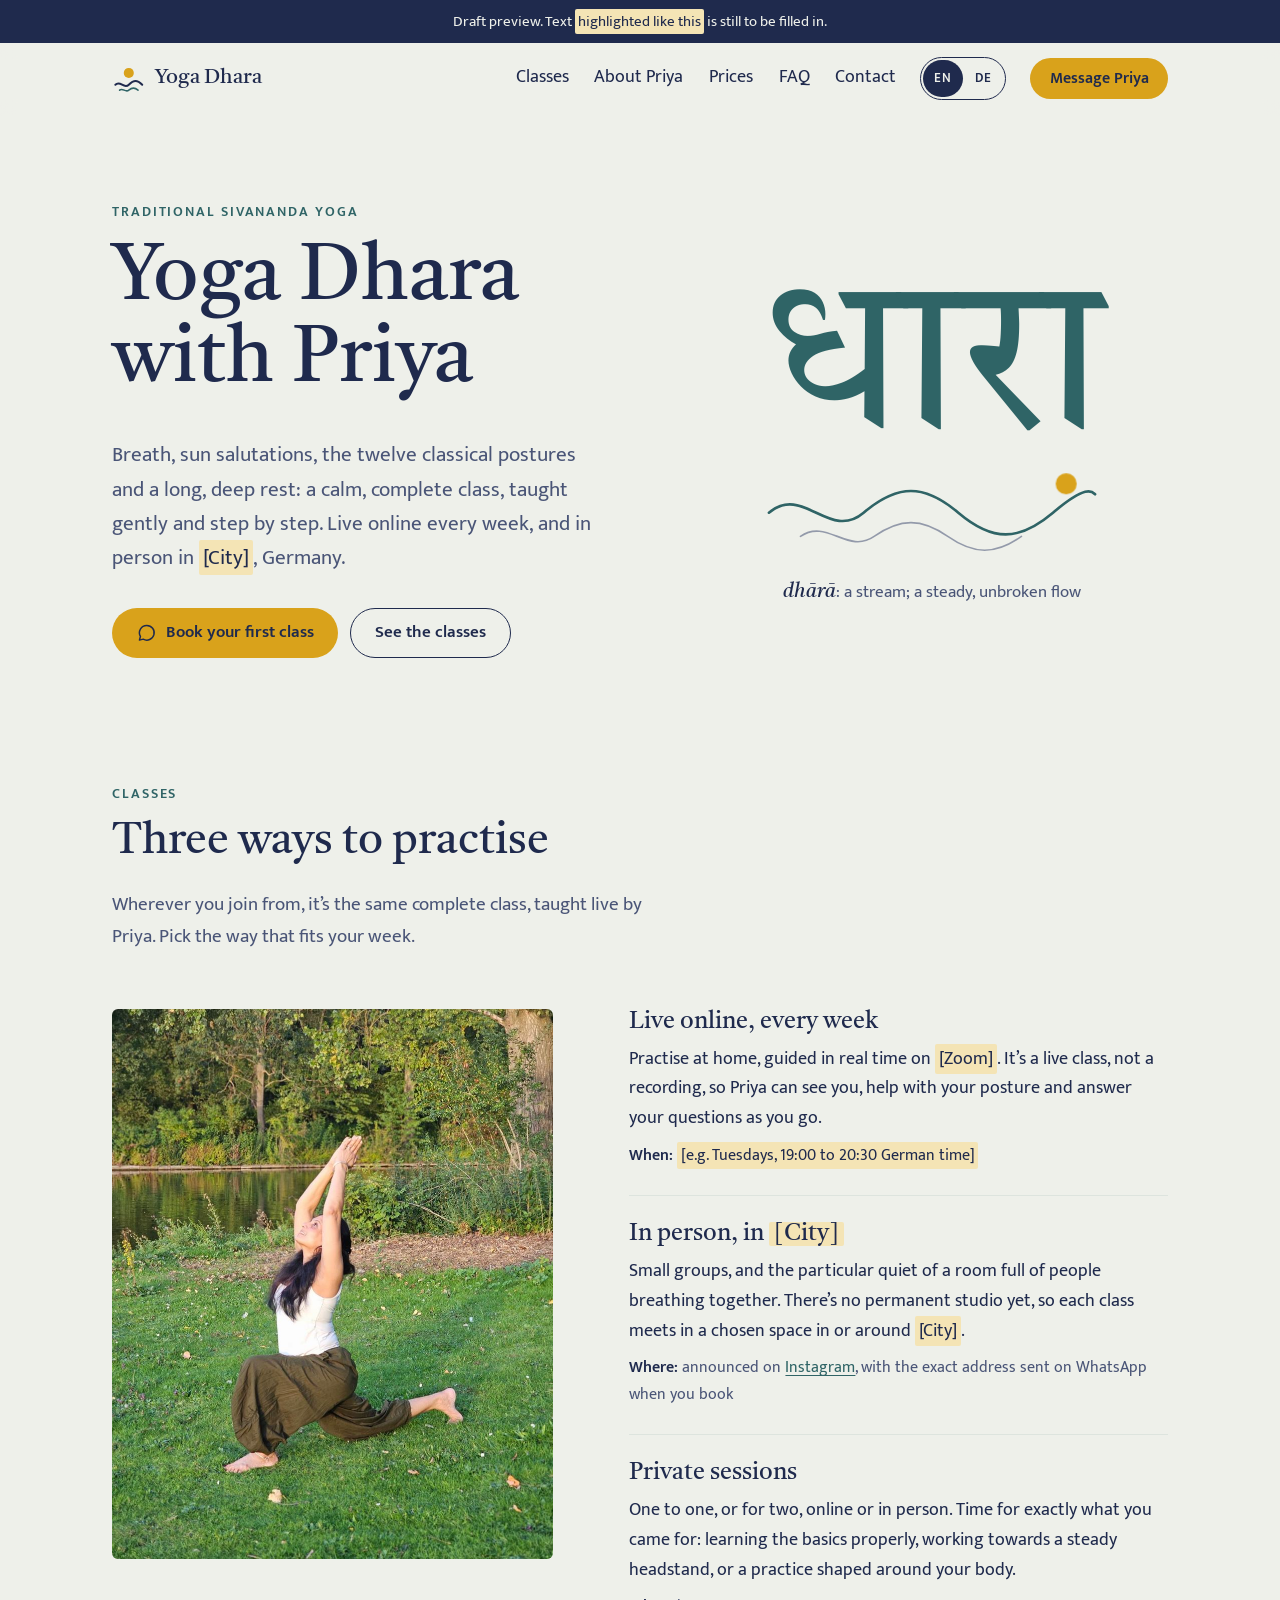
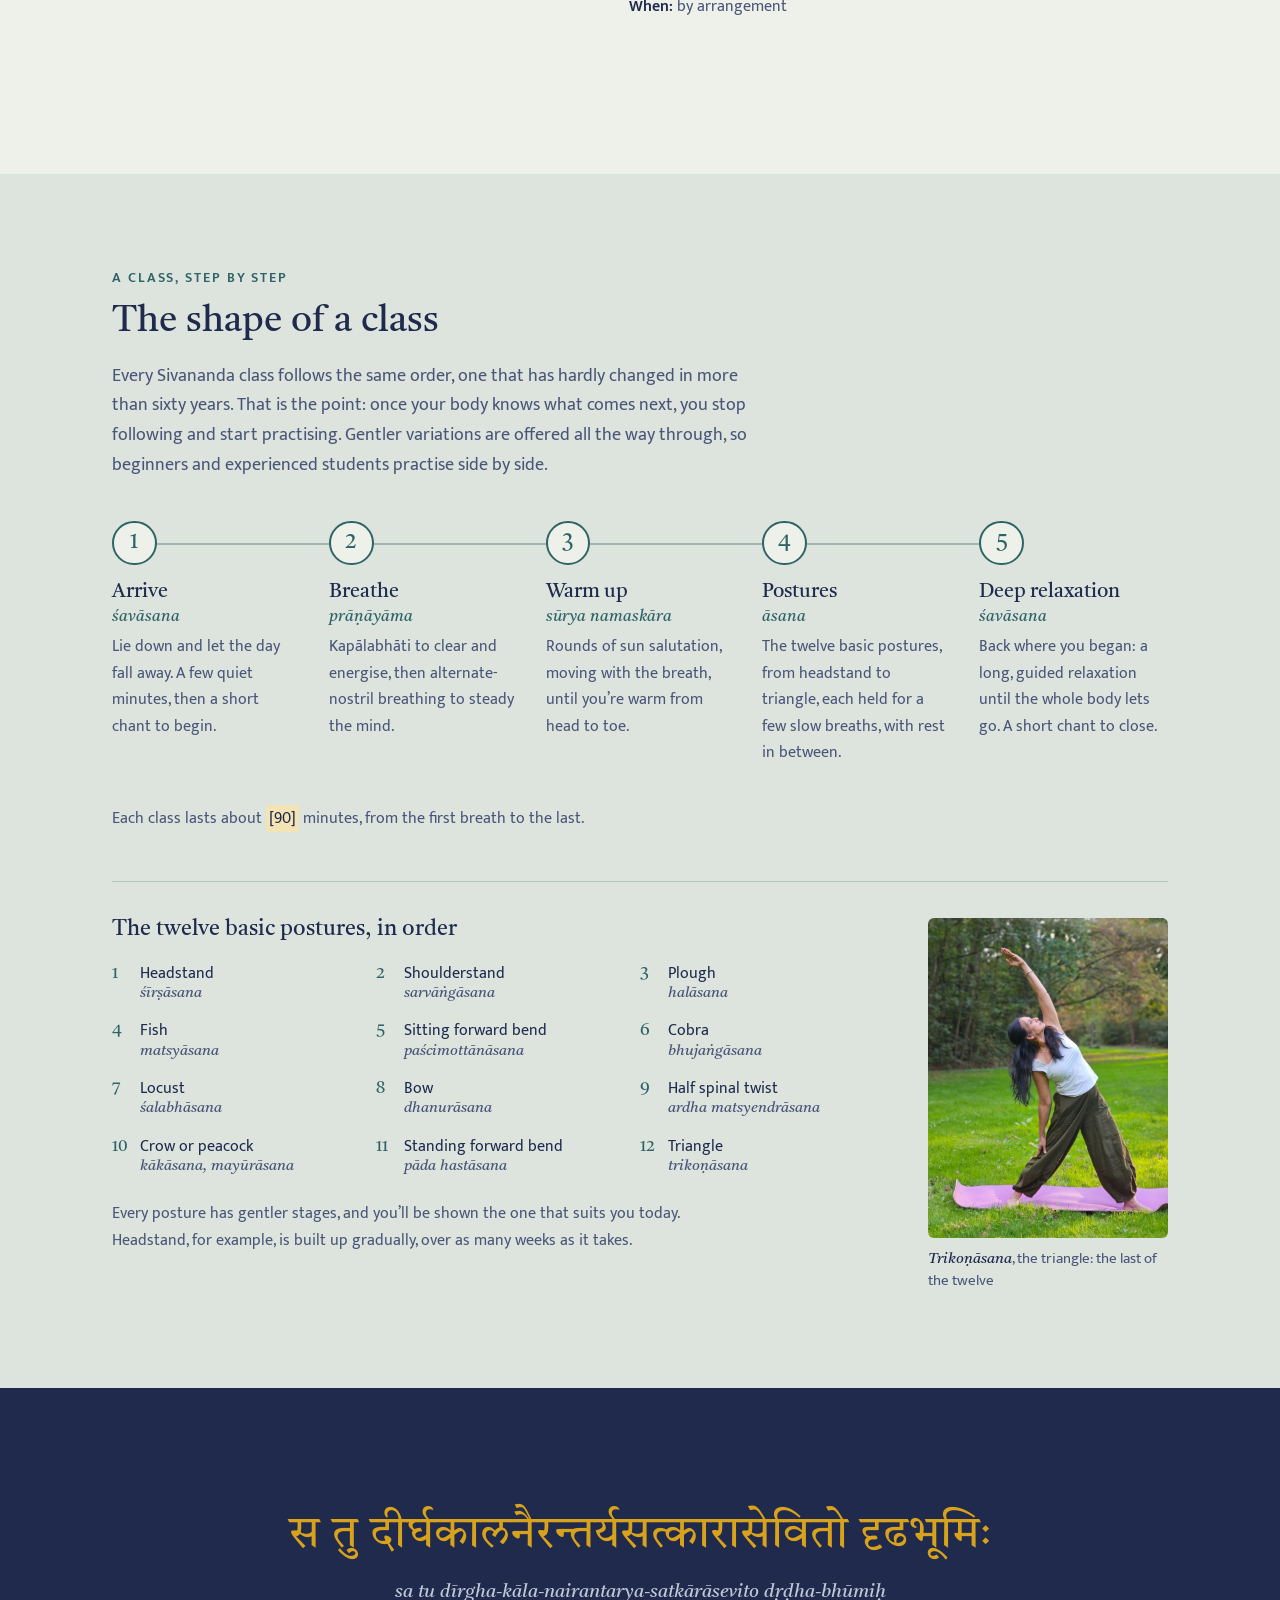
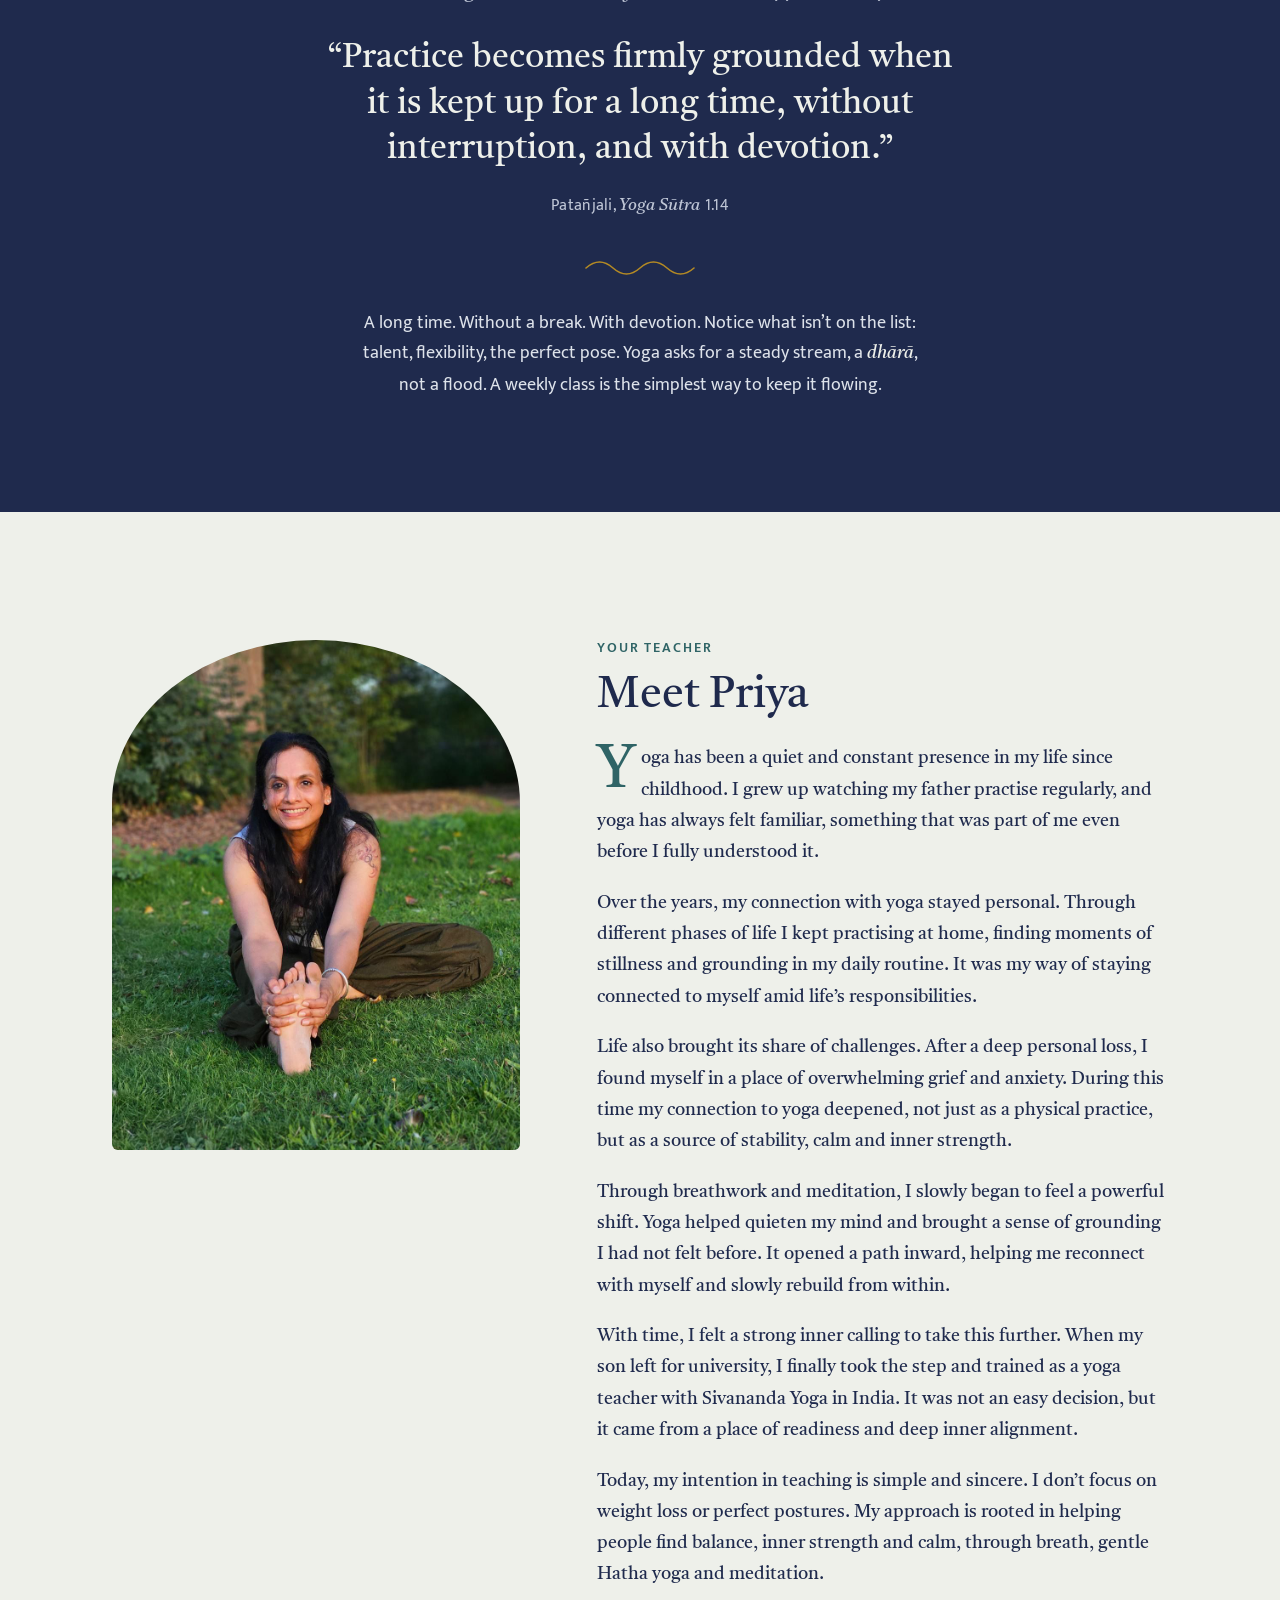
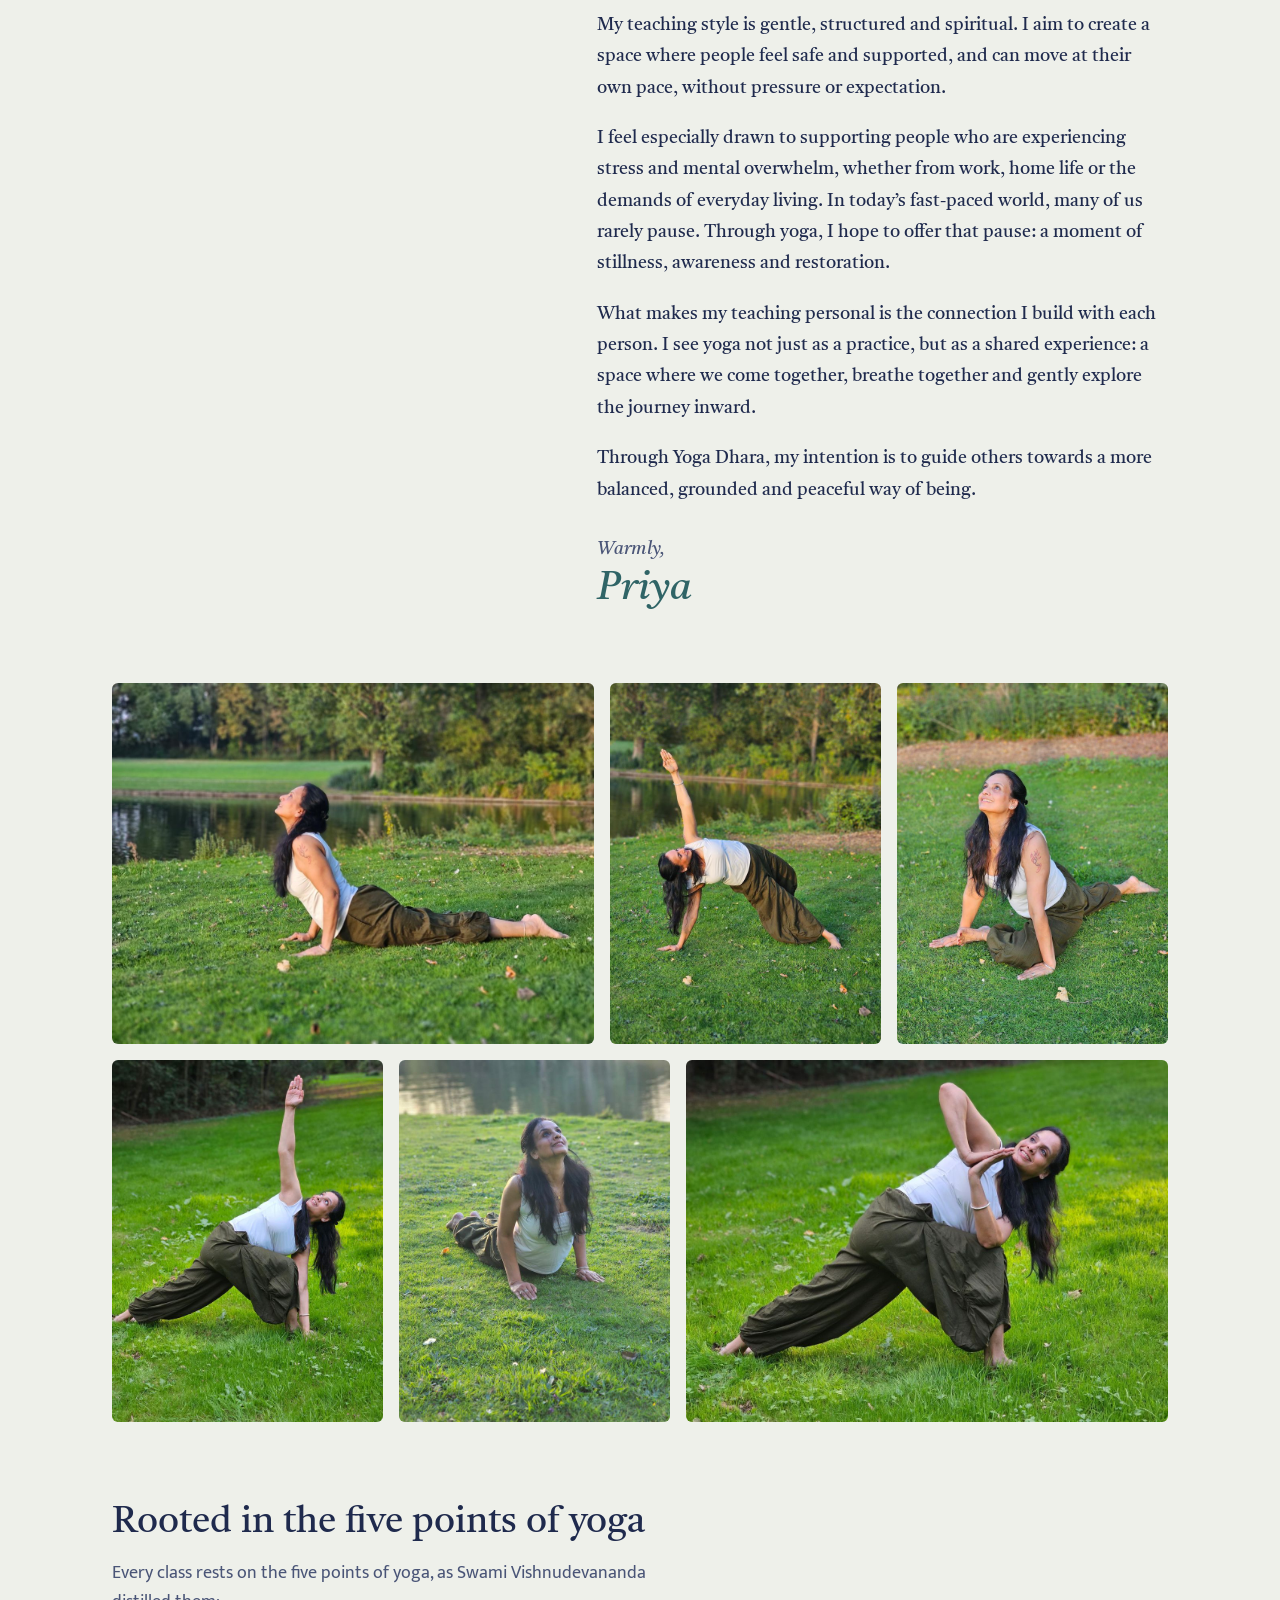
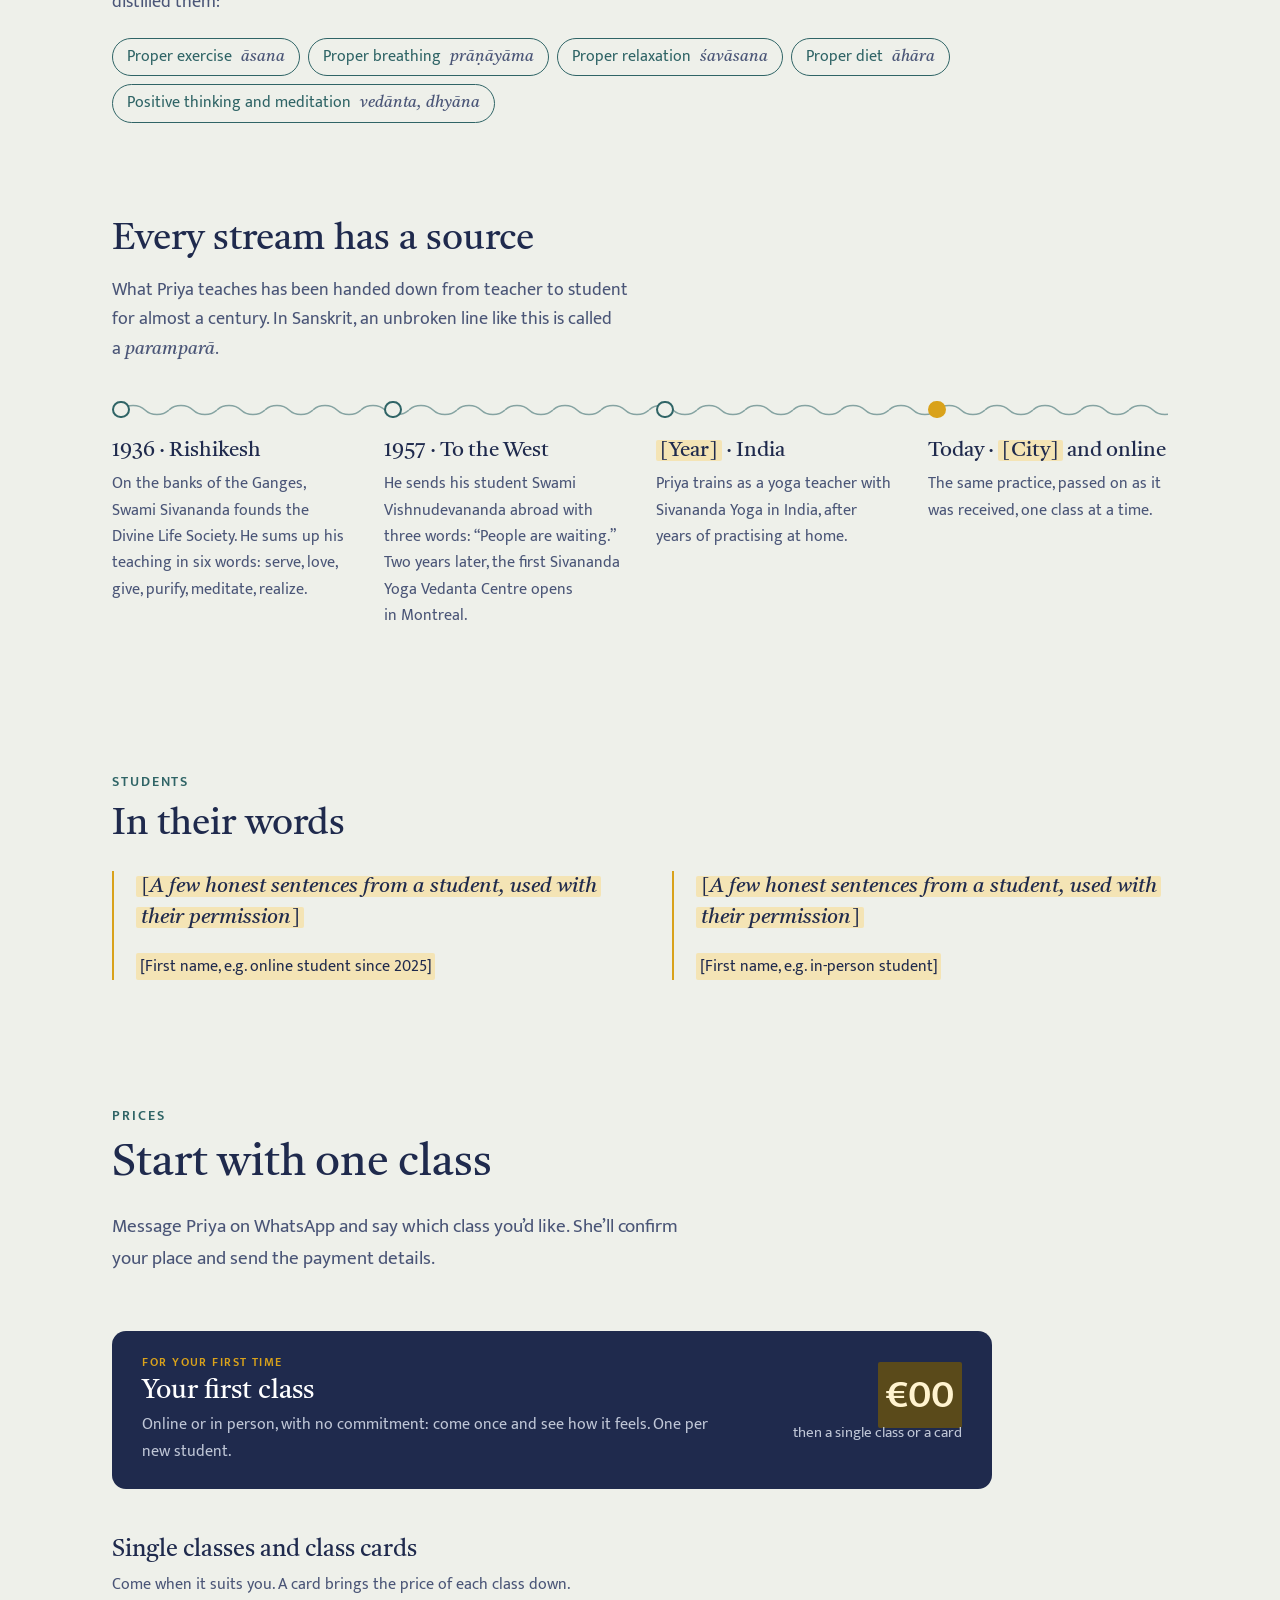
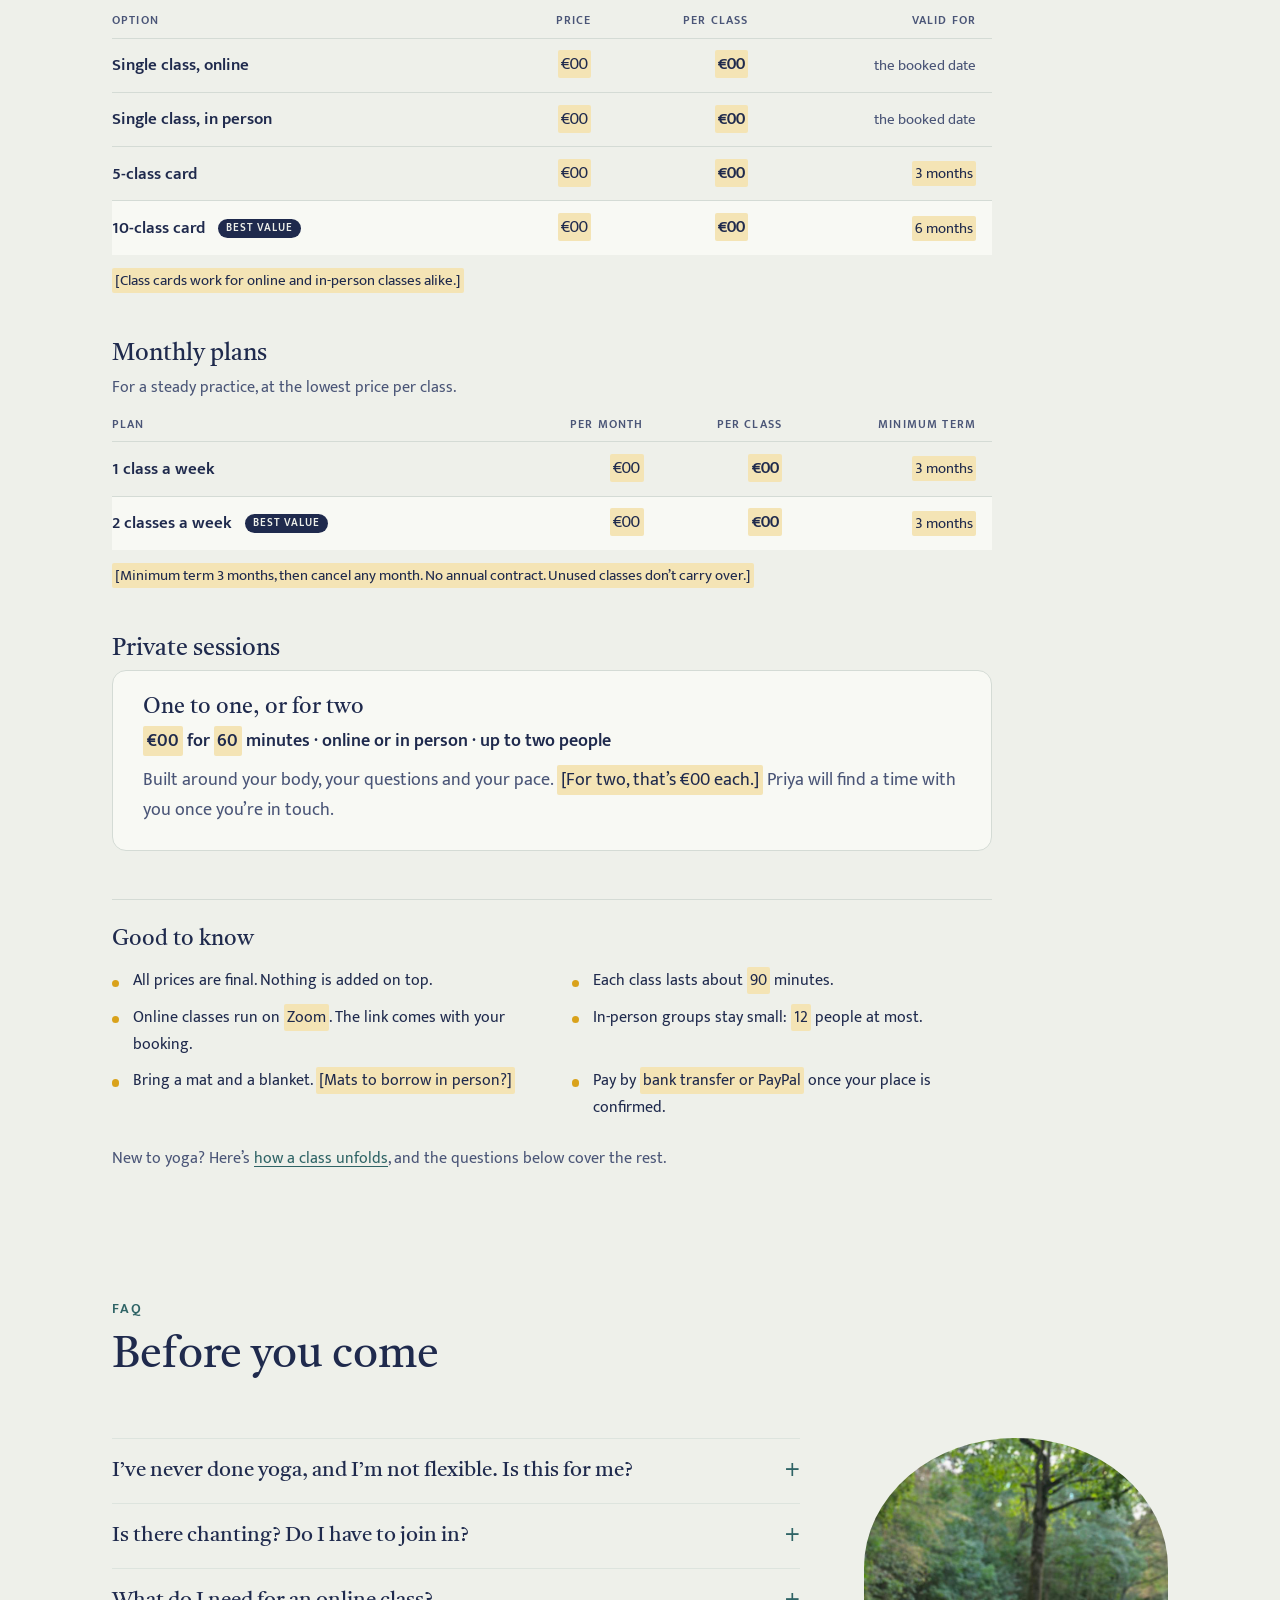
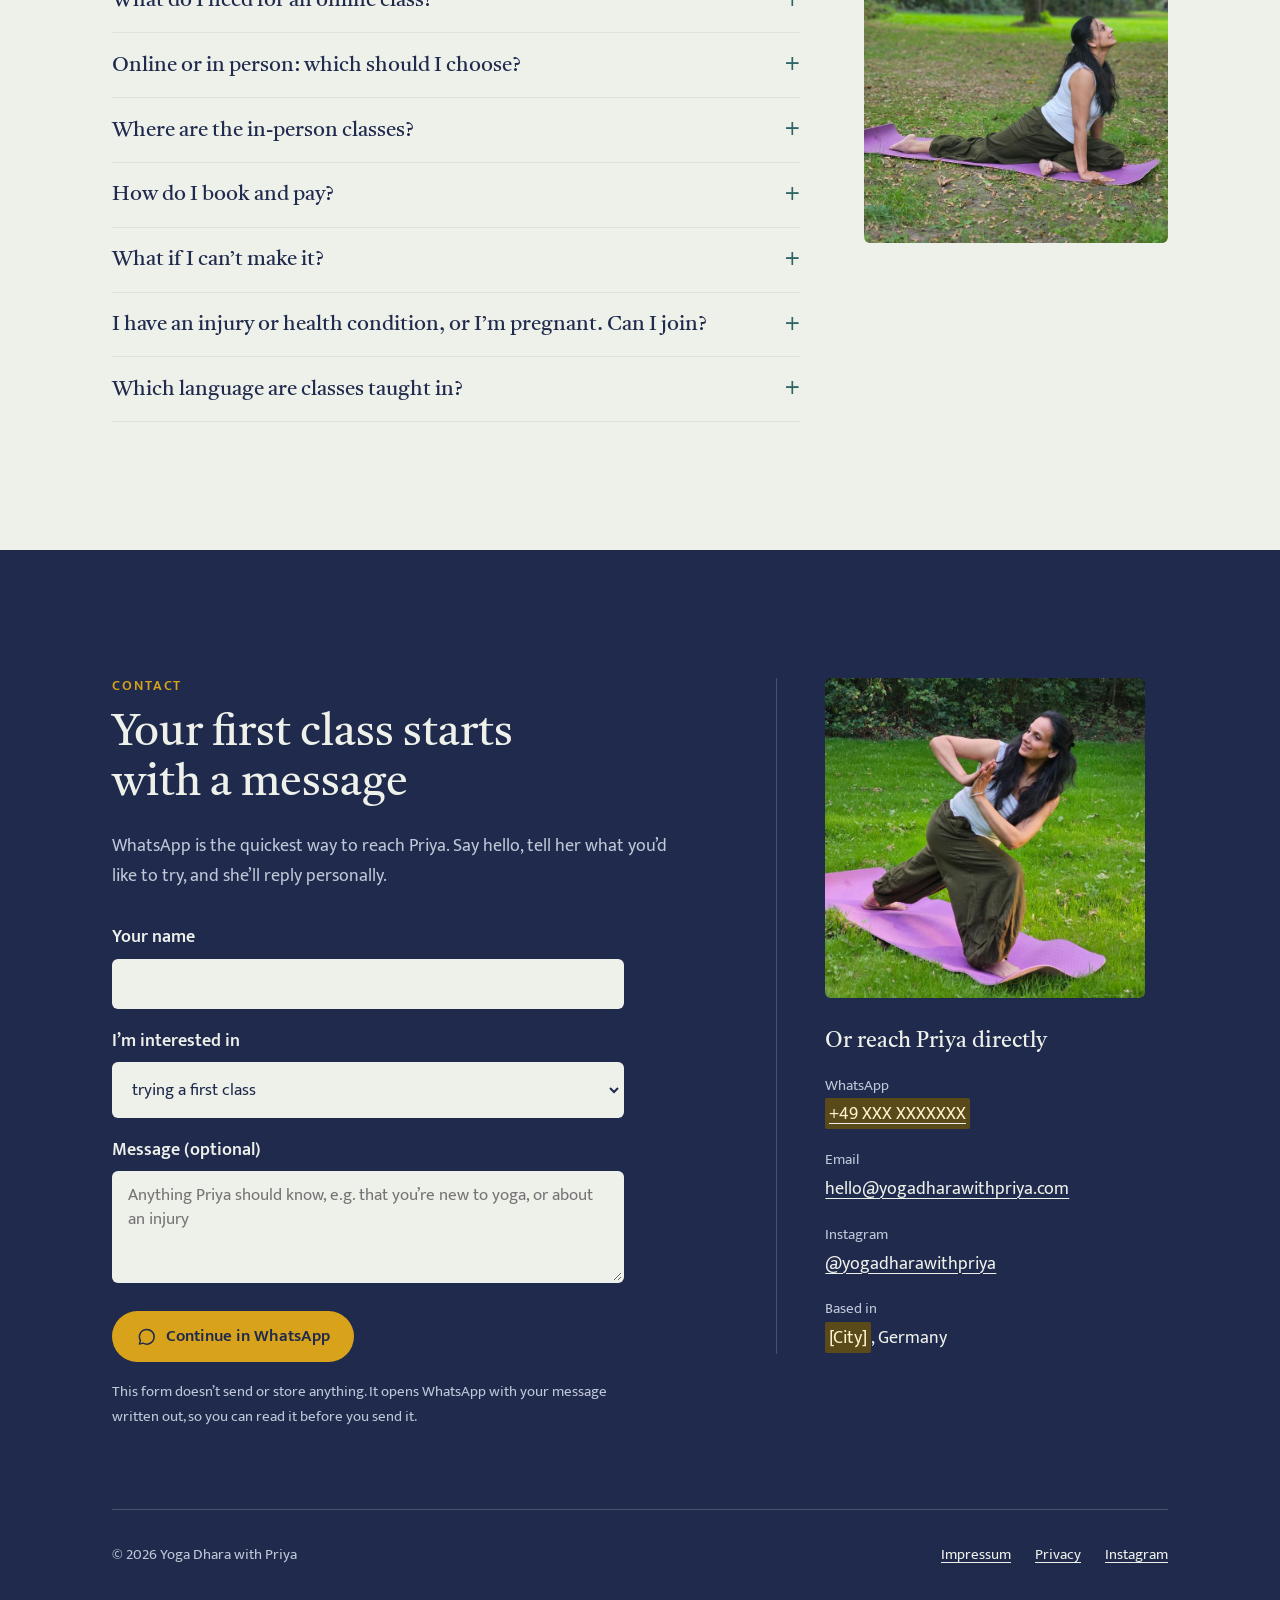
==== index.html @ da1c7abc "Add the triangle and pigeon photos - Priya in the Sivananda triangle sits beside the list of the twe" ====
<!doctype html>
<html lang="en">
<head>
  <meta charset="utf-8">
  <meta name="viewport" content="width=device-width, initial-scale=1, viewport-fit=cover">
  <title>Yoga Dhara with Priya · Sivananda Yoga Online &amp; in Germany</title>
  <!-- Draft: keeps search engines away until the placeholders are filled in. Delete this line at launch. -->
  <meta name="robots" content="noindex">
  <meta name="description" content="Traditional Sivananda yoga with Priya: a calm, complete class, taught gently and step by step. Live online every week and in person in Germany. Beginners welcome. Book on WhatsApp.">
  <meta name="theme-color" content="#EEF0EA">
  <link rel="icon" href="assets/img/favicon.svg" type="image/svg+xml">
  <link rel="apple-touch-icon" href="assets/img/apple-touch-icon.png">

  <!-- Link previews (WhatsApp, Instagram, etc.). Switch both URLs to https://yogadharawithpriya.com/ once the domain is live. -->
  <meta property="og:type" content="website">
  <meta property="og:site_name" content="Yoga Dhara with Priya">
  <meta property="og:title" content="Yoga Dhara with Priya">
  <meta property="og:description" content="Traditional Sivananda yoga, taught gently and step by step. Live online every week and in person in Germany.">
  <meta property="og:url" content="https://priyagit-ar.github.io/yogadhara/">
  <meta property="og:image" content="https://priyagit-ar.github.io/yogadhara/assets/img/og-image.jpg">
  <meta property="og:image:width" content="1200">
  <meta property="og:image:height" content="630">
  <meta property="og:image:alt" content="Yoga Dhara with Priya, with the Sanskrit word dhārā, a stream, above a flowing line and a rising sun">
  <meta name="twitter:card" content="summary_large_image">
  <meta property="og:locale" content="en_GB">
  <meta property="og:locale:alternate" content="de_DE">

  <!-- Language versions for search engines. Switch these URLs too once the domain is live. -->
  <link rel="alternate" hreflang="en" href="https://priyagit-ar.github.io/yogadhara/">
  <link rel="alternate" hreflang="de" href="https://priyagit-ar.github.io/yogadhara/de/">
  <link rel="alternate" hreflang="x-default" href="https://priyagit-ar.github.io/yogadhara/">

  <link rel="preload" href="assets/fonts/mukta-400-latin.woff2" as="font" type="font/woff2" crossorigin>
  <link rel="preload" href="assets/fonts/tiro-latin.woff2" as="font" type="font/woff2" crossorigin>
  <link rel="preload" href="assets/fonts/tiro-devanagari.woff2" as="font" type="font/woff2" crossorigin>
  <link rel="stylesheet" href="assets/css/site.css">
  <script src="assets/js/site.js" defer></script>
</head>
<body>
<a class="skip" href="#main">Skip to content</a>

<!-- Draft banner: delete this line at launch -->
<p class="preview-note">Draft preview. Text <mark class="todo">highlighted like this</mark> is still to be filled in.</p>

<header class="site-header">
  <div class="wrap header-inner">
    <a class="brand" href="#top" aria-label="Yoga Dhara with Priya, back to top">
      <svg viewBox="0 0 40 40" aria-hidden="true"><circle cx="20" cy="13" r="6" fill="#D9A21B"/><path d="M4 27c6-6 10 6 16 0s10-6 16 0" fill="none" stroke="#1F2A4D" stroke-width="2.4" stroke-linecap="round"/><path d="M9 33.5c4-3.5 7 3.5 11 0s7-3.5 11 0" fill="none" stroke="#2F6466" stroke-width="1.8" stroke-linecap="round"/></svg>
      Yoga Dhara
    </a>
    <button class="menu-toggle" type="button" aria-expanded="false" aria-controls="site-nav"><span class="menu-word">Menu</span><svg class="menu-x" viewBox="0 0 24 24" aria-hidden="true"><path d="M6 6l12 12M18 6L6 18"/></svg></button>
    <nav class="nav" id="site-nav" aria-label="Main">
      <ul>
        <li><a href="#classes">Classes</a></li>
        <li><a href="#about">About Priya</a></li>
        <li><a href="#prices">Prices</a></li>
        <li><a href="#faq">FAQ</a></li>
        <li><a href="#contact">Contact</a></li>
      </ul>
    </nav>
    <nav class="lang" aria-label="Language">
      <span aria-current="true" lang="en"><span aria-hidden="true">EN</span><span class="visually-hidden">English</span></span>
      <a href="de/" hreflang="de" lang="de"><span aria-hidden="true">DE</span><span class="visually-hidden">Deutsch</span></a>
    </nav>
    <a class="btn btn-primary header-cta" href="https://wa.me/49XXXXXXXXXXX?text=Hi%20Priya%2C%20I%20found%20Yoga%20Dhara%20online%20and%20I%27d%20like%20to%20book%20a%20class." target="_blank" rel="noopener">Message Priya</a>
  </div>
</header>

<main id="main">

  <!-- HERO -->
  <section class="hero" id="top">
    <div class="wrap hero-grid">
      <div>
        <p class="eyebrow">Traditional Sivananda yoga</p>
        <h1>Yoga Dhara<br>with Priya</h1>
        <p class="lede">Breath, sun salutations, the twelve classical postures and a long, deep rest: a calm, complete class, taught gently and step by step. Live online every week, and in person in <mark class="todo">[City]</mark>, Germany.</p>
        <div class="actions" id="hero-actions">
          <a class="btn btn-primary" href="https://wa.me/49XXXXXXXXXXX?text=Hi%20Priya%2C%20I%20found%20Yoga%20Dhara%20online%20and%20I%27d%20like%20to%20book%20a%20class." target="_blank" rel="noopener">
            <svg viewBox="0 0 24 24" aria-hidden="true"><path d="M12 3a9 9 0 0 0-7.8 13.5L3 21l4.6-1.2A9 9 0 1 0 12 3z" fill="none" stroke="currentColor" stroke-width="1.8" stroke-linejoin="round"/></svg>
            Book your first class
          </a>
          <a class="btn btn-quiet" href="#classes">See the classes</a>
        </div>
      </div>

      <!-- Confirm with Priya: धारा (dhārā, stream/flow) vs धरा (dharā, earth).
           The copy across the whole site builds on "stream", so if this changes, change it everywhere together. -->
      <figure class="hero-mark">
        <span class="dhara" lang="sa">धारा</span>
        <svg class="flow" viewBox="0 0 260 70" aria-hidden="true">
          <path class="stream" d="M6 34c26-22 46 22 72 0s46-22 72 0 46 22 72 0 30-16 32-14"/>
          <path class="stream stream-2" d="M30 52c20-14 36 14 56 0s36-14 56 0 36 14 56 0"/>
          <circle class="sun" cx="232" cy="12" r="8"/>
        </svg>
        <figcaption><i lang="sa-Latn">dhārā</i>: a stream; a steady, unbroken flow</figcaption>
      </figure>
    </div>
  </section>

  <!-- CLASSES -->
  <section class="section section-tight" id="classes" aria-labelledby="classes-title">
    <div class="wrap">
      <div class="section-head measure">
        <p class="eyebrow">Classes</p>
        <h2 id="classes-title">Three ways to practise</h2>
        <p>Wherever you join from, it’s the same complete class, taught live by Priya. Pick the way that fits your week.</p>
      </div>

      <div class="offer-grid">
        <img class="offer-photo" src="assets/img/class.jpg" width="880" height="1100" loading="lazy"
             alt="Priya in a low lunge with her arms raised, on the grass beside the water">
        <div>
          <article class="offer">
            <h3>Live online, every week</h3>
            <p>Practise at home, guided in real time on <mark class="todo">[Zoom]</mark>. It’s a live class, not a recording, so Priya can see you, help with your posture and answer your questions as you go.</p>
            <p class="when"><strong>When:</strong> <mark class="todo">[e.g. Tuesdays, 19:00 to 20:30 German time]</mark></p>
          </article>
          <article class="offer">
            <h3>In person, in <mark class="todo">[City]</mark></h3>
            <p>Small groups, and the particular quiet of a room full of people breathing together. There’s no permanent studio yet, so each class meets in a chosen space in or around <mark class="todo">[City]</mark>.</p>
            <p class="when"><strong>Where:</strong> announced on <a href="https://www.instagram.com/yogadharawithpriya/" target="_blank" rel="noopener">Instagram</a>, with the exact address sent on WhatsApp when you book</p>
          </article>
          <!-- Remove this block (and the private sessions price further down) if private sessions are not offered -->
          <article class="offer">
            <h3>Private sessions</h3>
            <p>One to one, or for two, online or in person. Time for exactly what you came for: learning the basics properly, working towards a steady headstand, or a practice shaped around your body.</p>
            <p class="when"><strong>When:</strong> by arrangement</p>
          </article>
        </div>
      </div>
    </div>
  </section>

  <!-- THE SHAPE OF A CLASS -->
  <section class="flowband" id="class-shape" aria-labelledby="flow-title">
    <div class="wrap">
      <p class="eyebrow">A class, step by step</p>
      <h2 id="flow-title">The shape of a class</h2>
      <p class="measure muted">Every Sivananda class follows the same order, one that has hardly changed in more than sixty years. That is the point: once your body knows what comes next, you stop following and start practising. Gentler variations are offered all the way through, so beginners and experienced students practise side by side.</p>
      <ol class="steps">
        <li class="step"><h3>Arrive <span class="skt" lang="sa-Latn">śavāsana</span></h3><p>Lie down and let the day fall away. A few quiet minutes, then a short chant to begin.</p></li>
        <li class="step"><h3>Breathe <span class="skt" lang="sa-Latn">prāṇāyāma</span></h3><p>Kapālabhāti to clear and energise, then alternate-nostril breathing to steady the mind.</p></li>
        <li class="step"><h3>Warm up <span class="skt" lang="sa-Latn">sūrya namaskāra</span></h3><p>Rounds of sun salutation, moving with the breath, until you’re warm from head to toe.</p></li>
        <li class="step"><h3>Postures <span class="skt" lang="sa-Latn">āsana</span></h3><p>The twelve basic postures, from headstand to triangle, each held for a few slow breaths, with rest in between.</p></li>
        <li class="step"><h3>Deep relaxation <span class="skt" lang="sa-Latn">śavāsana</span></h3><p>Back where you began: a long, guided relaxation until the whole body lets go. A short chant to close.</p></li>
      </ol>
      <p class="flow-note">Each class lasts about <mark class="todo">[90]</mark> minutes, from the first breath to the last.</p>

      <div class="twelve">
        <div class="twelve-text">
          <h3>The twelve basic postures, in order</h3>
          <ol class="twelve-list">
            <li><span>Headstand</span><i lang="sa-Latn">śīrṣāsana</i></li>
            <li><span>Shoulderstand</span><i lang="sa-Latn">sarvāṅgāsana</i></li>
            <li><span>Plough</span><i lang="sa-Latn">halāsana</i></li>
            <li><span>Fish</span><i lang="sa-Latn">matsyāsana</i></li>
            <li><span>Sitting forward bend</span><i lang="sa-Latn">paścimottānāsana</i></li>
            <li><span>Cobra</span><i lang="sa-Latn">bhujaṅgāsana</i></li>
            <li><span>Locust</span><i lang="sa-Latn">śalabhāsana</i></li>
            <li><span>Bow</span><i lang="sa-Latn">dhanurāsana</i></li>
            <li><span>Half spinal twist</span><i lang="sa-Latn">ardha matsyendrāsana</i></li>
            <li><span>Crow or peacock</span><i lang="sa-Latn">kākāsana, mayūrāsana</i></li>
            <li><span>Standing forward bend</span><i lang="sa-Latn">pāda hastāsana</i></li>
            <li><span>Triangle</span><i lang="sa-Latn">trikoṇāsana</i></li>
          </ol>
          <p class="twelve-note">Every posture has gentler stages, and you’ll be shown the one that suits you today. Headstand, for example, is built up gradually, over as many weeks as it takes.</p>
        </div>
        <figure class="twelve-photo">
          <img src="assets/img/triangle.jpg" width="720" height="960" loading="lazy" alt="Priya in the triangle pose on a purple mat, one arm stretched over her head">
          <figcaption><i lang="sa-Latn">Trikoṇāsana</i>, the triangle: the last of the twelve</figcaption>
        </figure>
      </div>
    </div>
  </section>

  <!-- A VERSE FROM THE YOGA SUTRA -->
  <section class="verse" aria-label="A verse from the Yoga Sūtra">
    <div class="wrap">
      <figure>
        <blockquote>
          <p class="verse-deva" lang="sa">स तु दीर्घकाल<wbr>नैरन्तर्य<wbr>सत्कारासेवितो दृढभूमिः</p>
          <p class="verse-iast" lang="sa-Latn">sa tu dīrgha-kāla-nairantarya-satkārāsevito dṛḍha-bhūmiḥ</p>
          <p class="verse-en">“Practice becomes firmly grounded when it is kept up for a long time, without interruption, and with devotion.”</p>
        </blockquote>
        <figcaption>Patañjali, <cite>Yoga Sūtra</cite> 1.14</figcaption>
      </figure>
      <svg class="verse-wave" viewBox="0 0 112 16" aria-hidden="true"><path d="M2 8c9-8 18-8 27 0s18 8 27 0 18-8 27 0 18 8 27 0"/></svg>
      <p class="verse-gloss">A long time. Without a break. With devotion. Notice what isn’t on the list: talent, flexibility, the perfect pose. Yoga asks for a steady stream, a <i lang="sa-Latn">dhārā</i>, not a flood. A weekly class is the simplest way to keep it flowing.</p>
    </div>
  </section>

  <!-- ABOUT PRIYA -->
  <section class="section" id="about" aria-labelledby="about-title">
    <div class="wrap">
      <div class="about-grid">
        <img class="portrait" src="assets/img/priya.jpg" width="960" height="1200" loading="lazy"
             alt="Priya smiling, seated on the grass and holding her foot in a forward stretch">
        <div class="about-text">
          <p class="eyebrow">Your teacher</p>
          <h2 id="about-title">Meet Priya</h2>
          <!-- Priya's own words, lightly edited -->
          <div class="letter">
            <p>Yoga has been a quiet and constant presence in my life since childhood. I grew up watching my father practise regularly, and yoga has always felt familiar, something that was part of me even before I fully understood it.</p>
            <p>Over the years, my connection with yoga stayed personal. Through different phases of life I kept practising at home, finding moments of stillness and grounding in my daily routine. It was my way of staying connected to myself amid life’s responsibilities.</p>
            <p>Life also brought its share of challenges. After a deep personal loss, I found myself in a place of overwhelming grief and anxiety. During this time my connection to yoga deepened, not just as a physical practice, but as a source of stability, calm and inner strength.</p>
            <p>Through breathwork and meditation, I slowly began to feel a powerful shift. Yoga helped quieten my mind and brought a sense of grounding I had not felt before. It opened a path inward, helping me reconnect with myself and slowly rebuild from within.</p>
            <p>With time, I felt a strong inner calling to take this further. When my son left for university, I finally took the step and trained as a yoga teacher with Sivananda Yoga in India. It was not an easy decision, but it came from a place of readiness and deep inner alignment.</p>
            <p>Today, my intention in teaching is simple and sincere. I don’t focus on weight loss or perfect postures. My approach is rooted in helping people find balance, inner strength and calm, through breath, gentle Hatha yoga and meditation.</p>
            <p>My teaching style is gentle, structured and spiritual. I aim to create a space where people feel safe and supported, and can move at their own pace, without pressure or expectation.</p>
            <p>I feel especially drawn to supporting people who are experiencing stress and mental overwhelm, whether from work, home life or the demands of everyday living. In today’s fast-paced world, many of us rarely pause. Through yoga, I hope to offer that pause: a moment of stillness, awareness and restoration.</p>
            <p>What makes my teaching personal is the connection I build with each person. I see yoga not just as a practice, but as a shared experience: a space where we come together, breathe together and gently explore the journey inward.</p>
            <p>Through Yoga Dhara, my intention is to guide others towards a more balanced, grounded and peaceful way of being.</p>
            <p class="signoff">Warmly,<span class="signature">Priya</span></p>
          </div>
        </div>
      </div>

      <div class="practice">
        <img class="wide" src="assets/img/practice-1.jpg" width="1200" height="900" loading="lazy" alt="Priya in cobra pose on the grass by the water, looking up">
        <img class="tall" src="assets/img/practice-2.jpg" width="720" height="960" loading="lazy" alt="Priya in a side plank with one arm reaching up, beside the water">
        <img class="tall" src="assets/img/practice-3.jpg" width="720" height="960" loading="lazy" alt="Priya smiling upwards in a gentle backbend on the grass">
      </div>
      <div class="practice practice-flip">
        <img class="tall" src="assets/img/practice-4.jpg" width="720" height="960" loading="lazy" alt="Priya in a side angle stretch, one arm reaching to the sky, smiling upwards">
        <img class="tall" src="assets/img/practice-5.jpg" width="720" height="960" loading="lazy" alt="Priya in cobra pose on the grass, smiling up at the sky">
        <img class="wide" src="assets/img/practice-6.jpg" width="1200" height="900" loading="lazy" alt="Priya in a twisting side angle pose with her hands in prayer, smiling">
      </div>

      <div class="five">
        <h3>Rooted in the five points of yoga</h3>
        <p>Every class rests on the five points of yoga, as Swami Vishnudevananda distilled them:</p>
        <ul class="five-points">
          <li>Proper exercise <i lang="sa-Latn">āsana</i></li>
          <li>Proper breathing <i lang="sa-Latn">prāṇāyāma</i></li>
          <li>Proper relaxation <i lang="sa-Latn">śavāsana</i></li>
          <li>Proper diet <i lang="sa-Latn">āhāra</i></li>
          <li>Positive thinking and meditation <i lang="sa-Latn">vedānta, dhyāna</i></li>
        </ul>
      </div>

      <!-- Lineage. The third step is Priya's own training: add the year. -->
      <div class="lineage">
        <h3>Every stream has a source</h3>
        <p>What Priya teaches has been handed down from teacher to student for almost a century. In Sanskrit, an unbroken line like this is called a <i lang="sa-Latn">paramparā</i>.</p>
        <ol class="lineage-list">
          <li>
            <p class="when">1936 · Rishikesh</p>
            <p>On the banks of the Ganges, Swami Sivananda founds the Divine Life Society. He sums up his teaching in six words: serve, love, give, purify, meditate, realize.</p>
          </li>
          <li>
            <p class="when">1957 · To the West</p>
            <p>He sends his student Swami Vishnudevananda abroad with three words: “People are waiting.” Two years later, the first Sivananda Yoga Vedanta Centre opens in Montreal.</p>
          </li>
          <li>
            <p class="when"><mark class="todo">[Year]</mark> · India</p>
            <p>Priya trains as a yoga teacher with Sivananda Yoga in India, after years of practising at home.</p>
          </li>
          <li>
            <p class="when">Today · <mark class="todo">[City]</mark> and online</p>
            <p>The same practice, passed on as it was received, one class at a time.</p>
          </li>
        </ol>
      </div>

      <!-- Only real testimonials, used with the student's permission -->
      <div class="testimonials">
        <div class="testimonials-head">
          <p class="eyebrow">Students</p>
          <h2>In their words</h2>
        </div>
        <figure class="quote">
          <blockquote><p><mark class="todo">[A few honest sentences from a student, used with their permission]</mark></p></blockquote>
          <figcaption><mark class="todo">[First name, e.g. online student since 2025]</mark></figcaption>
        </figure>
        <figure class="quote">
          <blockquote><p><mark class="todo">[A few honest sentences from a student, used with their permission]</mark></p></blockquote>
          <figcaption><mark class="todo">[First name, e.g. in-person student]</mark></figcaption>
        </figure>
      </div>
    </div>
  </section>

  <!-- PRICES: first class, single classes and cards, optional monthly plans, private sessions, good to know -->
  <section class="section section-tight" id="prices" aria-labelledby="prices-title">
    <div class="wrap pricing">
      <div class="section-head measure">
        <p class="eyebrow">Prices</p>
        <h2 id="prices-title">Start with one class</h2>
        <p>Message Priya on WhatsApp and say which class you’d like. She’ll confirm your place and send the payment details.</p>
      </div>

      <div class="intro-offer">
        <div>
          <p class="offer-for">For your first time</p>
          <h3>Your first class</h3>
          <p>Online or in person, with no commitment: come once and see how it feels. One per new student.</p>
        </div>
        <div class="price-tag">
          <span class="amount"><mark class="todo">€00</mark></span>
          <span class="per">then a single class or a card</span>
        </div>
      </div>

      <h3 class="price-group">Single classes and class cards</h3>
      <p class="group-intro">Come when it suits you. A card brings the price of each class down.</p>
      <div class="table-wrap">
        <table class="price-table">
          <thead>
            <tr><th scope="col">Option</th><th scope="col">Price</th><th scope="col">Per class</th><th scope="col">Valid for</th></tr>
          </thead>
          <tbody>
            <tr><th scope="row">Single class, online</th><td data-label="Price"><mark class="todo">€00</mark></td><td class="per" data-label="Per class"><mark class="todo">€00</mark></td><td class="valid" data-label="Valid for">the booked date</td></tr>
            <tr><th scope="row">Single class, in person</th><td data-label="Price"><mark class="todo">€00</mark></td><td class="per" data-label="Per class"><mark class="todo">€00</mark></td><td class="valid" data-label="Valid for">the booked date</td></tr>
            <tr><th scope="row">5-class card</th><td data-label="Price"><mark class="todo">€00</mark></td><td class="per" data-label="Per class"><mark class="todo">€00</mark></td><td class="valid" data-label="Valid for"><mark class="todo">3 months</mark></td></tr>
            <tr class="best"><th scope="row">10-class card <span class="badge">Best value</span></th><td data-label="Price"><mark class="todo">€00</mark></td><td class="per" data-label="Per class"><mark class="todo">€00</mark></td><td class="valid" data-label="Valid for"><mark class="todo">6 months</mark></td></tr>
          </tbody>
        </table>
      </div>
      <p class="table-note"><mark class="todo">[Class cards work for online and in-person classes alike.]</mark></p>

      <!-- Optional: remove this block if Priya doesn't offer monthly plans -->
      <h3 class="price-group">Monthly plans</h3>
      <p class="group-intro">For a steady practice, at the lowest price per class.</p>
      <div class="table-wrap">
        <table class="price-table">
          <thead>
            <tr><th scope="col">Plan</th><th scope="col">Per month</th><th scope="col">Per class</th><th scope="col">Minimum term</th></tr>
          </thead>
          <tbody>
            <tr><th scope="row">1 class a week</th><td data-label="Per month"><mark class="todo">€00</mark></td><td class="per" data-label="Per class"><mark class="todo">€00</mark></td><td class="valid" data-label="Minimum term"><mark class="todo">3 months</mark></td></tr>
            <tr class="best"><th scope="row">2 classes a week <span class="badge">Best value</span></th><td data-label="Per month"><mark class="todo">€00</mark></td><td class="per" data-label="Per class"><mark class="todo">€00</mark></td><td class="valid" data-label="Minimum term"><mark class="todo">3 months</mark></td></tr>
          </tbody>
        </table>
      </div>
      <p class="table-note"><mark class="todo">[Minimum term 3 months, then cancel any month. No annual contract. Unused classes don’t carry over.]</mark></p>

      <!-- Remove this block (and "Private sessions" under Classes) if private sessions are not offered -->
      <h3 class="price-group">Private sessions</h3>
      <div class="private-offer">
        <h4>One to one, or for two</h4>
        <p class="private-terms"><mark class="todo">€00</mark> for <mark class="todo">60</mark> minutes · online or in person · up to two people</p>
        <p>Built around your body, your questions and your pace. <mark class="todo">[For two, that’s €00 each.]</mark> Priya will find a time with you once you’re in touch.</p>
      </div>

      <div class="price-info">
        <h3>Good to know</h3>
        <ul class="good-to-know">
          <li>All prices are final. Nothing is added on top.</li>
          <li>Each class lasts about <mark class="todo">90</mark> minutes.</li>
          <li>Online classes run on <mark class="todo">Zoom</mark>. The link comes with your booking.</li>
          <li>In-person groups stay small: <mark class="todo">12</mark> people at most.</li>
          <li>Bring a mat and a blanket. <mark class="todo">[Mats to borrow in person?]</mark></li>
          <li>Pay by <mark class="todo">bank transfer or PayPal</mark> once your place is confirmed.</li>
        </ul>
        <p class="price-more">New to yoga? Here’s <a href="#class-shape">how a class unfolds</a>, and the questions below cover the rest.</p>
      </div>
    </div>
  </section>

  <!-- FAQ -->
  <section class="section section-tight" id="faq" aria-labelledby="faq-title">
    <div class="wrap">
      <div class="section-head">
        <p class="eyebrow">FAQ</p>
        <h2 id="faq-title">Before you come</h2>
      </div>
      <div class="faq-grid">
        <div class="faq">
          <details>
            <summary>I’ve never done yoga, and I’m not flexible. Is this for me?</summary>
            <div><p>Yes. Flexibility comes with practice; it isn’t an entry requirement. Every posture is taught step by step, with a gentler version always on offer. Just mention that you’re new when you book.</p></div>
          </details>
          <details>
            <summary>Is there chanting? Do I have to join in?</summary>
            <div><p>Each class opens and closes with a short chant, as is traditional in Sivananda yoga. Join in, hum along or simply listen: all three are welcome. You don’t need to know the words or hold any particular belief.</p></div>
          </details>
          <details>
            <summary>What do I need for an online class?</summary>
            <div><p>A mat, a blanket for the relaxation, comfortable clothes and enough floor to lie down with your arms stretched out. A laptop or tablet works better than a phone: set it a little way off, at floor level, so Priya can see all of you. And practise on an empty stomach; about two hours after a meal is ideal.</p></div>
          </details>
          <details>
            <summary>Online or in person: which should I choose?</summary>
            <div><p>It’s the same class either way. Online, there’s no travel and you practise in your own space. In person, you share the room and Priya is right there with you. <mark class="todo">[Class cards work for both, so you can mix.]</mark></p></div>
          </details>
          <details>
            <summary>Where are the in-person classes?</summary>
            <div><p>In and around <mark class="todo">[City]</mark>. There’s no permanent studio yet, so each class is held at an announced location. Dates go up on <a href="https://www.instagram.com/yogadharawithpriya/" target="_blank" rel="noopener">Instagram</a>, and you get the exact address on WhatsApp when you book.</p></div>
          </details>
          <details>
            <summary>How do I book and pay?</summary>
            <div><p>Send Priya a WhatsApp message saying which class you’d like. She’ll confirm your place and send the payment details. No account, no app, no newsletter to unsubscribe from.</p></div>
          </details>
          <details>
            <summary>What if I can’t make it?</summary>
            <div><p><mark class="todo">[Cancellation policy, e.g. let Priya know at least 24 hours before and your class moves to another date.]</mark></p></div>
          </details>
          <details>
            <summary>I have an injury or health condition, or I’m pregnant. Can I join?</summary>
            <div><p>Please tell Priya before your first class, so she can prepare suitable variations. Some postures, headstand for example, aren’t right for everyone at every time, and there is always an alternative. If you’re unsure whether yoga is right for you at the moment, check with your doctor first.</p></div>
          </details>
          <details>
            <summary>Which language are classes taught in?</summary>
            <div><p><mark class="todo">[English, or English and German]</mark></p></div>
          </details>
        </div>
        <img class="faq-photo" src="assets/img/faq.jpg" width="720" height="960" loading="lazy" alt="Priya in pigeon pose on a purple mat under a large tree, looking up">
      </div>
    </div>
  </section>

  <!-- CONTACT -->
  <section class="section contact" id="contact" aria-labelledby="contact-title">
    <div class="wrap contact-grid">
      <div>
        <p class="eyebrow">Contact</p>
        <h2 id="contact-title">Your first class starts with a message</h2>
        <p class="muted measure">WhatsApp is the quickest way to reach Priya. Say hello, tell her what you’d like to try, and she’ll reply personally.</p>

        <form class="compose" id="compose" data-wa="49XXXXXXXXXXX" novalidate
              data-template="Hi Priya, I'm {name}. I found Yoga Dhara online and I'm interested in {interest}."
              data-name-missing="Add your name so Priya knows who's writing.">
          <div class="field">
            <label for="c-name">Your name</label>
            <input id="c-name" name="name" type="text" autocomplete="given-name" required>
          </div>
          <div class="field">
            <label for="c-interest">I’m interested in</label>
            <select id="c-interest" name="interest">
              <option>trying a first class</option>
              <option>the weekly online classes</option>
              <option>an in-person class</option>
              <option>a private session</option>
              <option>something else</option>
            </select>
          </div>
          <div class="field">
            <label for="c-msg">Message (optional)</label>
            <textarea id="c-msg" name="message" placeholder="Anything Priya should know, e.g. that you’re new to yoga, or about an injury"></textarea>
          </div>
          <button class="btn btn-primary" type="submit">
            <svg viewBox="0 0 24 24" aria-hidden="true"><path d="M12 3a9 9 0 0 0-7.8 13.5L3 21l4.6-1.2A9 9 0 1 0 12 3z" fill="none" stroke="currentColor" stroke-width="1.8" stroke-linejoin="round"/></svg>
            Continue in WhatsApp
          </button>
          <p class="compose-note muted">This form doesn’t send or store anything. It opens WhatsApp with your message written out, so you can read it before you send it.</p>
        </form>
      </div>

      <div class="direct">
        <img class="contact-photo" src="assets/img/contact.jpg" width="800" height="800" loading="lazy" alt="Priya smiling on a yoga mat in a twisting lunge, hands in prayer">
        <h3>Or reach Priya directly</h3>
        <dl>
          <dt>WhatsApp</dt>
          <dd><a href="https://wa.me/49XXXXXXXXXXX" target="_blank" rel="noopener"><mark class="todo">+49 XXX XXXXXXX</mark></a></dd>
          <dt>Email</dt>
          <dd><a href="mailto:hello@yogadharawithpriya.com">hello@yogadharawithpriya.com</a></dd>
          <dt>Instagram</dt>
          <dd><a href="https://www.instagram.com/yogadharawithpriya/" target="_blank" rel="noopener">@yogadharawithpriya</a></dd>
          <dt>Based in</dt>
          <dd><mark class="todo">[City]</mark>, Germany</dd>
        </dl>
      </div>
    </div>
  </section>
</main>

<footer class="site-footer">
  <div class="wrap">
    <div class="footer-inner">
      <p>&copy; <span id="year">2026</span> Yoga Dhara with Priya</p>
      <ul>
        <li><a href="impressum.html">Impressum</a></li>
        <li><a href="privacy.html">Privacy</a></li>
        <li><a href="https://www.instagram.com/yogadharawithpriya/" target="_blank" rel="noopener">Instagram</a></li>
      </ul>
    </div>
  </div>
</footer>

<div class="wa-bar is-hidden" id="wa-bar">
  <a class="btn btn-primary" href="https://wa.me/49XXXXXXXXXXX?text=Hi%20Priya%2C%20I%20found%20Yoga%20Dhara%20online%20and%20I%27d%20like%20to%20book%20a%20class." target="_blank" rel="noopener">
    <svg viewBox="0 0 24 24" aria-hidden="true"><path d="M12 3a9 9 0 0 0-7.8 13.5L3 21l4.6-1.2A9 9 0 1 0 12 3z" fill="none" stroke="currentColor" stroke-width="1.8" stroke-linejoin="round"/></svg>
    Message Priya on WhatsApp
  </a>
</div>

</body>
</html>
---- assets/css/site.css ----
/* Yoga Dhara with Priya
   Fonts are self-hosted on purpose (no Google Fonts requests = no third-party data transfer).
   Tiro Devanagari Sanskrit and Mukta are used under the SIL Open Font License 1.1, see assets/fonts/OFL.txt. */

@font-face { font-family: "Tiro"; font-style: normal; font-weight: 400; font-display: swap;
  src: url("../fonts/tiro-latin.woff2") format("woff2");
  unicode-range: U+0000-00FF,U+0131,U+0152-0153,U+02BB-02BC,U+02C6,U+02DA,U+02DC,U+0304,U+0308,U+0329,U+2000-206F,U+20AC,U+2122,U+2191,U+2193,U+2212,U+2215,U+FEFF,U+FFFD; }
@font-face { font-family: "Tiro"; font-style: normal; font-weight: 400; font-display: swap;
  src: url("../fonts/tiro-latin-ext.woff2") format("woff2");
  unicode-range: U+0100-02BA,U+02BD-02C5,U+02C7-02CC,U+02CE-02D7,U+02DD-02FF,U+1D00-1DBF,U+1E00-1E9F,U+1EF2-1EFF,U+2020,U+20A0-20AB,U+20AD-20C0,U+2113,U+2C60-2C7F,U+A720-A7FF; }
@font-face { font-family: "Tiro"; font-style: normal; font-weight: 400; font-display: swap;
  src: url("../fonts/tiro-devanagari.woff2") format("woff2");
  unicode-range: U+0900-097F,U+1CD0-1CF9,U+200C-200D,U+20A8,U+20B9,U+20F0,U+25CC,U+A830-A839,U+A8E0-A8FF; }
@font-face { font-family: "Tiro"; font-style: italic; font-weight: 400; font-display: swap;
  src: url("../fonts/tiro-italic-latin.woff2") format("woff2");
  unicode-range: U+0000-00FF,U+0131,U+0152-0153,U+02BB-02BC,U+02C6,U+02DA,U+02DC,U+0304,U+0308,U+0329,U+2000-206F,U+20AC,U+2122,U+2191,U+2193,U+2212,U+2215,U+FEFF,U+FFFD; }
@font-face { font-family: "Tiro"; font-style: italic; font-weight: 400; font-display: swap;
  src: url("../fonts/tiro-italic-latin-ext.woff2") format("woff2");
  unicode-range: U+0100-02BA,U+02BD-02C5,U+02C7-02CC,U+02CE-02D7,U+02DD-02FF,U+1D00-1DBF,U+1E00-1E9F,U+1EF2-1EFF,U+2020,U+20A0-20AB,U+20AD-20C0,U+2113,U+2C60-2C7F,U+A720-A7FF; }
@font-face { font-family: "Mukta"; font-style: normal; font-weight: 400; font-display: swap;
  src: url("../fonts/mukta-400-latin.woff2") format("woff2");
  unicode-range: U+0000-00FF,U+0131,U+0152-0153,U+02BB-02BC,U+02C6,U+02DA,U+02DC,U+0304,U+0308,U+0329,U+2000-206F,U+20AC,U+2122,U+2191,U+2193,U+2212,U+2215,U+FEFF,U+FFFD; }
@font-face { font-family: "Mukta"; font-style: normal; font-weight: 400; font-display: swap;
  src: url("../fonts/mukta-400-latin-ext.woff2") format("woff2");
  unicode-range: U+0100-02BA,U+02BD-02C5,U+02C7-02CC,U+02CE-02D7,U+02DD-02FF,U+1D00-1DBF,U+1E00-1E9F,U+1EF2-1EFF,U+2020,U+20A0-20AB,U+20AD-20C0,U+2113,U+2C60-2C7F,U+A720-A7FF; }
@font-face { font-family: "Mukta"; font-style: normal; font-weight: 600; font-display: swap;
  src: url("../fonts/mukta-600-latin.woff2") format("woff2");
  unicode-range: U+0000-00FF,U+0131,U+0152-0153,U+02BB-02BC,U+02C6,U+02DA,U+02DC,U+0304,U+0308,U+0329,U+2000-206F,U+20AC,U+2122,U+2191,U+2193,U+2212,U+2215,U+FEFF,U+FFFD; }
@font-face { font-family: "Mukta"; font-style: normal; font-weight: 600; font-display: swap;
  src: url("../fonts/mukta-600-latin-ext.woff2") format("woff2");
  unicode-range: U+0100-02BA,U+02BD-02C5,U+02C7-02CC,U+02CE-02D7,U+02DD-02FF,U+1D00-1DBF,U+1E00-1E9F,U+1EF2-1EFF,U+2020,U+20A0-20AB,U+20AD-20C0,U+2113,U+2C60-2C7F,U+A720-A7FF; }

:root {
  /* Indian dyes and river water: indigo, turmeric, limewash plaster, mist */
  --limewash: #EEF0EA;
  --mist: #DDE4DE;
  --indigo: #1F2A4D;
  --indigo-soft: #4A5577;
  --indigo-pale: #BFC6D6;
  --river: #2F6466;
  --turmeric: #D9A21B;
  --turmeric-pale: #F4E4B5;
  --line: #D4DBD5;   /* price table rules and card borders */
  --soft: #F8F9F4;   /* highlighted price rows and boxes */

  --serif: "Tiro", "Iowan Old Style", "Palatino Linotype", Georgia, serif;
  --sans: "Mukta", "Segoe UI", system-ui, -apple-system, sans-serif;

  --wrap: 72rem;
  --gutter: clamp(1.25rem, 4vw, 3rem);
  --section: clamp(4.5rem, 10vw, 8rem);

  color-scheme: light;
}

*, *::before, *::after { box-sizing: border-box; }
html { -webkit-text-size-adjust: 100%; scroll-padding-top: 5rem; }
@media (prefers-reduced-motion: no-preference) { html { scroll-behavior: smooth; } }
body {
  margin: 0;
  background: var(--limewash);
  color: var(--indigo);
  font: 400 1.125rem/1.65 var(--sans);
  text-rendering: optimizeLegibility;
}
img { max-width: 100%; height: auto; display: block; }
a { color: var(--river); text-decoration-thickness: 1px; text-underline-offset: 0.2em; }
a:hover { color: var(--indigo); }
:focus-visible { outline: 3px solid var(--turmeric); outline-offset: 3px; border-radius: 2px; }

h1, h2, h3, h4 { font-family: var(--serif); font-weight: 400; line-height: 1.15; margin: 0 0 0.5em; text-wrap: balance; overflow-wrap: break-word; }
/* German has long compound words: let them hyphenate on narrow screens instead of overflowing */
html:lang(de) { -webkit-hyphens: auto; hyphens: auto; hyphenate-limit-chars: 8 4 3; }
h2 { font-size: clamp(2rem, 4.2vw, 2.75rem); }
h3 { font-size: 1.5rem; }
p { margin: 0 0 1em; text-wrap: pretty; }
ul, ol { padding: 0; margin: 0; list-style: none; }

/* Sanskrit: Devanagari and transliteration always set in Tiro */
:lang(sa) { font-family: var(--serif); }
.skt { font-family: var(--serif); font-style: italic; }

.wrap {
  max-width: var(--wrap); margin-inline: auto;
  padding-inline: max(var(--gutter), env(safe-area-inset-left, 0px)) max(var(--gutter), env(safe-area-inset-right, 0px));
}
.measure { max-width: 36rem; }
.muted { color: var(--indigo-soft); }
.small { font-size: 0.95rem; }
.visually-hidden { position: absolute; width: 1px; height: 1px; overflow: hidden; clip: rect(0 0 0 0); white-space: nowrap; }

/* Small label above a section title */
.eyebrow {
  margin: 0 0 0.9rem;
  font: 600 0.85rem/1.2 var(--sans); letter-spacing: 0.14em; text-transform: uppercase;
  color: var(--river);
}

/* Draft placeholders: highlighted so Priya can see what still needs her input.
   Before launch: grep -rn 'class="todo"' *.html  should return nothing. */
mark.todo {
  background: var(--turmeric-pale);
  color: var(--indigo);
  padding: 0 0.2em;
  border-radius: 2px;
  box-decoration-break: clone;
  -webkit-box-decoration-break: clone;
}
.preview-note { background: var(--indigo); color: var(--limewash); font-size: 0.95rem; text-align: center; padding: 0.55rem var(--gutter); margin: 0; }

.skip { position: absolute; left: -999px; top: 0; }
.skip:focus { left: 1rem; top: 1rem; z-index: 100; background: var(--indigo); color: var(--limewash); padding: 0.6rem 1rem; }

/* Buttons */
.btn {
  display: inline-flex; align-items: center; justify-content: center; gap: 0.55em;
  min-height: 3rem; padding: 0.85em 1.4em;
  font: 600 1.0625rem/1.1 var(--sans);
  text-decoration: none; border-radius: 999px; border: 1.5px solid transparent;
  cursor: pointer; transition: background-color 0.15s, color 0.15s;
}
.btn svg { width: 1.15em; height: 1.15em; flex: none; }
.btn-primary { background: var(--turmeric); color: var(--indigo); }
.btn-primary:hover { background: #E7B23B; color: var(--indigo); }
.btn-quiet { border-color: currentColor; color: var(--indigo); background: transparent; }
.btn-quiet:hover { background: var(--indigo); color: var(--limewash); border-color: var(--indigo); }

/* Header */
.site-header {
  position: sticky; top: 0; z-index: 30;
  background: rgba(238, 240, 234, 0.94);
  -webkit-backdrop-filter: blur(8px); backdrop-filter: blur(8px);
  border-bottom: 1px solid transparent;
  transition: border-color 0.2s;
}
.site-header.is-scrolled { border-bottom-color: var(--mist); }
.header-inner { display: flex; align-items: center; gap: 1.5rem; min-height: 4.5rem; }
.brand { display: inline-flex; align-items: center; gap: 0.6rem; color: var(--indigo); text-decoration: none; font: 400 1.3rem/1 var(--serif); margin-right: auto; }
.brand svg { width: 2.1rem; height: 2.1rem; flex: none; }
.brand:hover { color: var(--indigo); }
.nav ul { display: flex; gap: 1.6rem; }
.nav a { color: var(--indigo); text-decoration: none; padding-block: 0.4rem; }
.nav a:hover { text-decoration: underline; }
.menu-toggle { display: none; }
.header-cta { padding: 0.6em 1.15em; min-height: 2.6rem; font-size: 1rem; }

/* Language switch: EN | DE pill, the current language filled in */
.lang { display: flex; flex: none; padding: 2px; border: 1.5px solid var(--indigo); border-radius: 999px; }
.lang > * {
  display: grid; place-items: center; min-width: 2.5rem; min-height: 2.3rem; padding: 0 0.55rem; border-radius: 999px;
  font: 600 0.82rem/1 var(--sans); letter-spacing: 0.08em; color: var(--indigo); text-decoration: none;
}
.lang [aria-current] { background: var(--indigo); color: var(--limewash); }
.lang a:hover { background: var(--mist); color: var(--indigo); }

/* The header switches to the menu button earlier than the rest of the layout, so nav, language switch and button never crowd */
@media (max-width: 60rem) {
  .header-inner { gap: 0.75rem; }
  .menu-toggle {
    display: inline-flex; align-items: center; justify-content: center; min-height: 2.75rem; min-width: 4.6rem; padding: 0 1rem;
    font: 600 1rem/1 var(--sans); color: var(--indigo);
    background: transparent; border: 1.5px solid var(--indigo); border-radius: 999px; cursor: pointer;
  }
  .menu-x { display: none; width: 1.3rem; height: 1.3rem; fill: none; stroke: currentColor; stroke-width: 2; stroke-linecap: round; }
  .menu-toggle[aria-expanded="true"] .menu-x { display: block; }
  /* Hidden visually but still read out, so the button keeps its name */
  .menu-toggle[aria-expanded="true"] .menu-word { position: absolute; width: 1px; height: 1px; overflow: hidden; clip: rect(0 0 0 0); white-space: nowrap; }
  .nav { position: absolute; left: 0; right: 0; top: 100%; background: var(--limewash); border-bottom: 1px solid var(--mist); display: none; }
  .nav.is-open { display: block; }
  .nav ul { flex-direction: column; gap: 0; padding: 0.5rem var(--gutter) 1rem; }
  .nav a { display: block; padding-block: 0.75rem; font-size: 1.15rem; border-bottom: 1px solid var(--mist); }
  .nav li:last-child a { border-bottom: 0; }
  .menu-toggle { order: 1; } /* menu button at the far right, language switch just before it */
}
/* Below this width the booking bar at the bottom of the screen takes over from the header button */
@media (max-width: 52rem) { .header-cta { display: none; } }
/* Very small phones: show only the other language */
@media (max-width: 23rem) {
  .brand { font-size: 1.15rem; }
  .lang { padding: 0; }
  .lang [aria-current] { display: none; }
}

/* Hero */
.hero { padding-block: clamp(2.5rem, 7vw, 5.5rem) var(--section); }
.hero-grid { display: grid; grid-template-columns: 1.05fr 0.95fr; align-items: center; gap: clamp(2rem, 5vw, 4rem); }
.hero .eyebrow { margin-bottom: 1.2rem; }
.hero h1 { font-size: clamp(2.9rem, 6.6vw, 5rem); line-height: 1.02; margin-bottom: 0.45em; }
.lede { font-size: clamp(1.15rem, 1.7vw, 1.3rem); color: var(--indigo-soft); max-width: 31rem; }
.actions { display: flex; flex-wrap: wrap; gap: 0.75rem; margin-top: 2rem; }

.hero-mark { margin: 0; justify-self: center; text-align: center; color: var(--river); }
.dhara { display: block; font-family: var(--serif); font-size: clamp(6.5rem, 17vw, 13.5rem); line-height: 1.1; }
.flow { display: block; width: 100%; max-width: 26rem; height: auto; margin: -1.4rem auto 0; overflow: visible; }
.flow .stream { fill: none; stroke: var(--river); stroke-width: 2; stroke-linecap: round; }
.flow .stream-2 { stroke: var(--indigo-soft); stroke-width: 1.25; opacity: 0.55; }
.flow .sun { fill: var(--turmeric); }
.hero-mark figcaption { margin-top: 1rem; font-size: 1.05rem; color: var(--indigo-soft); }
.hero-mark figcaption i { font-family: var(--serif); font-size: 1.2em; color: var(--indigo); }

/* The one orchestrated moment: the stream draws itself once, then the sun appears */
@media (prefers-reduced-motion: no-preference) {
  .flow .stream { stroke-dasharray: 520; stroke-dashoffset: 520; animation: draw 2.6s cubic-bezier(.45,.05,.35,1) 0.3s forwards; }
  .flow .stream-2 { animation-delay: 0.6s; }
  .flow .sun { opacity: 0; transform-origin: center; animation: rise 1.2s ease-out 2.2s forwards; }
}
@keyframes draw { to { stroke-dashoffset: 0; } }
@keyframes rise { from { opacity: 0; transform: translateY(6px); } to { opacity: 1; transform: none; } }

@media (max-width: 52rem) {
  .hero-grid { grid-template-columns: 1fr; }
  .hero-mark { order: -1; justify-self: start; text-align: left; }
  .flow { margin-left: 0; max-width: 18rem; }
}

/* Sections */
.section { padding-block: var(--section); }
.section-tight { padding-top: 0; }
.section-head { margin-bottom: clamp(2rem, 5vw, 3.5rem); }
.section-head p:not(.eyebrow) { color: var(--indigo-soft); font-size: 1.2rem; }

/* Classes */
.offer-grid { display: grid; grid-template-columns: 0.9fr 1.1fr; gap: clamp(2rem, 6vw, 5rem); align-items: start; }
.offer-photo { border-radius: 6px; width: 100%; aspect-ratio: 4 / 5; object-fit: cover; background: var(--mist); }
.offer { padding-block: 1.6rem; border-top: 1px solid var(--mist); }
.offer:first-child { padding-top: 0; border-top: 0; }
.offer h3 { margin-bottom: 0.35em; }
.offer p { margin-bottom: 0.5em; }
.offer .when { color: var(--indigo-soft); font-size: 1rem; margin: 0; }
.offer .when strong { font-weight: 600; color: var(--indigo); }

@media (max-width: 52rem) { .offer-grid { grid-template-columns: 1fr; } }

/* The shape of a class (a genuine sequence, so it is numbered) */
.flowband { background: var(--mist); padding-block: clamp(3.5rem, 8vw, 6rem); }
.flowband h2 { font-size: clamp(1.75rem, 3.4vw, 2.3rem); }
.flowband .measure { max-width: 40rem; }
.steps { display: grid; grid-template-columns: repeat(5, 1fr); gap: 1.75rem; margin-top: 2.5rem; position: relative; counter-reset: step; }
.steps::before { content: ""; position: absolute; left: 1.4rem; right: calc((100% - 7rem) / 5 - 1.4rem); top: 1.4rem; height: 2px; background: var(--river); opacity: 0.35; }
.step { position: relative; counter-increment: step; }
.step::before {
  content: counter(step);
  display: grid; place-items: center; width: 2.8rem; height: 2.8rem; margin-bottom: 1rem;
  border-radius: 50%; background: var(--limewash); border: 2px solid var(--river); color: var(--river);
  font: 400 1.35rem/1 var(--serif); position: relative;
}
.step h3 { font-size: 1.25rem; margin-bottom: 0.4em; }
.step h3 .skt { display: block; margin-top: 0.2em; font-size: 0.82em; color: var(--river); }
.step p { font-size: 1rem; color: var(--indigo-soft); margin: 0; }
.flow-note { margin-top: 2.5rem; color: var(--indigo-soft); font-size: 1rem; }

@media (max-width: 60rem) {
  .steps { grid-template-columns: 1fr; gap: 1.5rem; }
  .steps::before { display: none; }
  .step { display: grid; grid-template-columns: 2.8rem 1fr; column-gap: 1.1rem; }
  .step::before { grid-row: span 2; margin: 0; }
  .step h3 { align-self: center; margin: 0.3rem 0 0.3em; }
  .step:not(:last-child)::after {
    content: ""; position: absolute; left: calc(1.4rem - 1px); top: 2.8rem; bottom: -1.5rem;
    width: 2px; background: var(--river); opacity: 0.35;
  }
}

/* The twelve basic postures */
.twelve { margin-top: 3rem; padding-top: 2.25rem; border-top: 1px solid rgba(47, 100, 102, 0.25); }
.twelve h3 { font-size: 1.35rem; margin-bottom: 1.25rem; }
.twelve-list { display: grid; grid-template-columns: repeat(4, 1fr); gap: 1rem 2rem; counter-reset: pose; }
.twelve-list li { counter-increment: pose; display: grid; grid-template-columns: 1.75rem 1fr; align-content: start; line-height: 1.3; }
.twelve-list li::before { content: counter(pose); grid-row: span 2; font: 400 1.05rem/1.3 var(--serif); color: var(--river); }
.twelve-list span { font-size: 1.02rem; }
.twelve-list i { font: italic 400 0.95rem/1.35 var(--serif); color: var(--indigo-soft); }
.twelve-note { margin: 1.5rem 0 0; max-width: 40rem; font-size: 1rem; color: var(--indigo-soft); }
/* The list sits beside a photo of the twelfth posture */
.twelve { display: grid; grid-template-columns: minmax(0, 1fr) minmax(0, 15rem); gap: 2rem 3.5rem; align-items: start; }
.twelve .twelve-list { grid-template-columns: repeat(3, 1fr); }
.twelve-photo { margin: 0; }
.twelve-photo img { width: 100%; aspect-ratio: 3 / 4; object-fit: cover; border-radius: 6px; background: var(--limewash); }
.twelve-photo figcaption { margin-top: 0.65rem; font-size: 0.92rem; line-height: 1.45; color: var(--indigo-soft); }
.twelve-photo figcaption i { font-family: var(--serif); color: var(--indigo); }
@media (max-width: 60rem) {
  .twelve { grid-template-columns: 1fr; }
  .twelve .twelve-list { grid-template-columns: repeat(2, 1fr); }
  .twelve-photo { max-width: 18rem; }
}
@media (max-width: 24rem) { .twelve .twelve-list { grid-template-columns: 1fr; } }

/* Verse: Yoga Sutra 1.14 */
.verse { background: var(--indigo); color: var(--limewash); padding-block: clamp(4rem, 9vw, 7rem); text-align: center; }
.verse figure { margin: 0 auto; max-width: 50rem; }
.verse blockquote { margin: 0; }
.verse-deva { font: 400 clamp(1.6rem, 4.2vw, 2.8rem)/1.6 var(--serif); color: var(--turmeric); margin-bottom: 0.5rem; }
.verse-iast { font: italic 400 clamp(1rem, 1.8vw, 1.2rem)/1.5 var(--serif); color: var(--indigo-pale); margin-bottom: 1.75rem; }
.verse-en { font: 400 clamp(1.45rem, 3vw, 2.1rem)/1.35 var(--serif); margin-bottom: 1.25rem; text-wrap: balance; }
.verse figcaption { font-size: 1rem; letter-spacing: 0.02em; color: var(--indigo-pale); }
.verse figcaption cite { font-style: italic; font-family: var(--serif); letter-spacing: 0; font-size: 1.05em; }
.verse-wave { display: block; width: 7rem; height: auto; margin: 2.5rem auto 0; }
.verse-wave path { fill: none; stroke: var(--turmeric); stroke-width: 1.6; stroke-linecap: round; opacity: 0.8; }
.verse-gloss { max-width: 35rem; margin: 2rem auto 0; color: #DDE2EA; font-size: 1.15rem; }
.verse-gloss i { font-family: var(--serif); color: var(--limewash); }

/* About */
.about-grid { display: grid; grid-template-columns: 5fr 7fr; gap: clamp(2rem, 6vw, 5rem); align-items: start; }
.portrait {
  width: 100%; aspect-ratio: 4 / 5; object-fit: cover; background: var(--mist);
  border-radius: 50% 50% 6px 6px / 32% 32% 6px 6px; /* arched window */
}
.about-text p { max-width: 36rem; }
/* On wide screens the portrait stays in view while the letter is read */
@media (min-width: 52.01rem) { .portrait { position: sticky; top: 6.5rem; } }

/* Priya's letter, in her own words */
.letter { font: 400 1.15rem/1.7 var(--serif); color: var(--indigo); }
.letter p { margin-bottom: 1.05em; }
.letter p:first-child::first-letter { float: left; margin: 0.08em 0.1em 0 0; font-size: 3.3em; line-height: 0.8; color: var(--river); }
.letter .signoff { margin: 1.75rem 0 0; font-style: italic; color: var(--indigo-soft); }
.letter .signature { display: block; margin-top: 0.1rem; font: italic 400 2.5rem/1.1 var(--serif); color: var(--river); }

/* Photos of Priya's practice: rows of one landscape and two portraits, all the same height.
   The second row is mirrored so the landscape photos sit on opposite sides. */
.practice { display: grid; grid-template-columns: 16fr 9fr 9fr; gap: 1rem; align-items: start; margin-top: clamp(3rem, 7vw, 4.5rem); }
.practice + .practice { margin-top: 1rem; }
.practice-flip { grid-template-columns: 9fr 9fr 16fr; }
.practice img { width: 100%; height: auto; object-fit: cover; border-radius: 6px; background: var(--mist); }
.practice .wide { aspect-ratio: 4 / 3; }
.practice .tall { aspect-ratio: 3 / 4; }
@media (max-width: 40rem) {
  .practice, .practice-flip { grid-template-columns: 1fr 1fr; gap: 0.6rem; }
  .practice + .practice { margin-top: 0.6rem; }
  .practice .wide { grid-column: 1 / -1; }
}

/* The five points of yoga */
.five { margin-top: clamp(3.5rem, 8vw, 5rem); }
.five h3 { font-size: clamp(1.75rem, 3.4vw, 2.3rem); margin-bottom: 0.4em; }
.five > p { max-width: 36rem; color: var(--indigo-soft); }
.five .five-points { margin: 1.25rem 0 0; }
.five-points { margin: 1.5rem 0; display: flex; flex-wrap: wrap; gap: 0.5rem; }
.five-points li { padding: 0.3em 0.9em; border: 1px solid var(--river); color: var(--river); border-radius: 1.4em; font-size: 0.98rem; }
.five-points i { font-family: var(--serif); color: var(--indigo-soft); margin-left: 0.3em; }

/* Lineage: every stream has a source */
.lineage { margin-top: clamp(4rem, 9vw, 6rem); }
.lineage h3 { font-size: clamp(1.75rem, 3.4vw, 2.3rem); margin-bottom: 0.4em; }
.lineage > p { max-width: 36rem; color: var(--indigo-soft); }
.lineage-list { display: grid; grid-template-columns: repeat(4, 1fr); gap: 2rem; margin-top: 2.25rem; position: relative; }
.lineage-list::before {
  content: ""; position: absolute; left: 0.55rem; right: 0; top: 0.2rem; height: 12px; opacity: 0.55;
  background: url("data:image/svg+xml,%3Csvg xmlns='http://www.w3.org/2000/svg' width='48' height='12' viewBox='0 0 48 12'%3E%3Cpath d='M0 6c6-6 18-6 24 0s18 6 24 0' fill='none' stroke='%232F6466' stroke-width='1.5'/%3E%3C/svg%3E") repeat-x left center;
}
.lineage-list li { position: relative; padding-top: 2.4rem; }
.lineage-list li::before {
  content: ""; position: absolute; left: 0; top: 0; width: 1.1rem; height: 1.1rem; border-radius: 50%;
  background: var(--limewash); border: 2px solid var(--river);
}
.lineage-list li:last-child::before { background: var(--turmeric); border-color: var(--turmeric); }
.lineage-list .when { font: 400 1.3rem/1.2 var(--serif); margin-bottom: 0.45rem; color: var(--indigo); }
.lineage-list p { font-size: 1rem; color: var(--indigo-soft); }
@media (max-width: 60rem) {
  .lineage-list { grid-template-columns: 1fr; gap: 1.75rem; }
  .lineage-list::before { left: calc(0.55rem - 1px); right: auto; top: 0.6rem; bottom: 0.6rem; width: 2px; height: auto; background: var(--river); opacity: 0.35; }
  .lineage-list li { padding: 0 0 0 2.25rem; }
  .lineage-list li::before { top: 0.15rem; }
}

.testimonials { margin-top: var(--section); display: grid; grid-template-columns: repeat(2, 1fr); gap: 1.5rem clamp(2rem, 5vw, 4rem); }
.testimonials-head { grid-column: 1 / -1; }
.testimonials h2 { margin-bottom: 0; font-size: clamp(1.75rem, 3.4vw, 2.3rem); }
.quote { margin: 0; padding-left: 1.4rem; border-left: 2px solid var(--turmeric); }
.quote blockquote { margin: 0 0 0.9rem; font: italic 400 1.3rem/1.5 var(--serif); }
.quote figcaption { color: var(--indigo-soft); font-size: 1rem; }

@media (max-width: 52rem) {
  .about-grid, .testimonials { grid-template-columns: 1fr; }
  .portrait { max-width: 22rem; }
}

/* Prices: everything at a glance. Sans-serif numbers, small uppercase labels,
   the per-class price in bold, and on phones every option becomes its own card. */
.pricing > :not(.section-head) { max-width: 55rem; }

/* First-class card */
.intro-offer {
  display: flex; flex-wrap: wrap; align-items: center; justify-content: space-between; gap: 1rem 2.5rem;
  background: var(--indigo); color: var(--limewash); border-radius: 14px;
  padding: clamp(1.25rem, 3vw, 1.5rem) clamp(1.25rem, 3.5vw, 1.9rem);
}
.intro-offer > div:first-child { flex: 1 1 20rem; }
.intro-offer .offer-for { margin: 0 0 0.4rem; font: 600 0.75rem/1.2 var(--sans); letter-spacing: 0.12em; text-transform: uppercase; color: var(--turmeric); }
.intro-offer h3 { font-size: clamp(1.45rem, 2.6vw, 1.7rem); margin: 0 0 0.2em; color: #fff; }
.intro-offer p { margin: 0; font-size: 1rem; color: var(--indigo-pale); }
.intro-offer mark.todo { background: #5A4A1A; color: #FFF3CF; }
.price-tag { flex: 0 0 auto; text-align: right; }
.price-tag .amount { display: block; font: 600 clamp(2.1rem, 4.5vw, 2.5rem)/1 var(--sans); color: #fff; }
.price-tag .per { display: block; margin-top: 0.4rem; font-size: 0.92rem; color: var(--indigo-pale); }

/* Price tables */
.price-group { font-size: 1.5rem; margin: 3rem 0 0.3em; }
.group-intro { margin: 0 0 1rem; font-size: 1rem; color: var(--indigo-soft); }
.table-wrap { overflow-x: auto; }
.price-table { width: 100%; border-collapse: collapse; font-variant-numeric: lining-nums tabular-nums; }
.price-table th, .price-table td { padding: 0.8rem 1rem 0.8rem 0; border-bottom: 1px solid var(--line); text-align: right; vertical-align: middle; white-space: nowrap; }
.price-table th:first-child { text-align: left; white-space: normal; }
.price-table thead th { padding-top: 0; padding-bottom: 0.6rem; border-bottom-width: 1.5px; font: 600 0.72rem/1.2 var(--sans); letter-spacing: 0.1em; text-transform: uppercase; color: var(--indigo-soft); }
.price-table tbody th { font: 600 1.05rem/1.35 var(--sans); color: var(--indigo); }
.price-table td { font-size: 1.05rem; }
.price-table .per { font-weight: 600; color: var(--indigo); }
.price-table .valid { font-size: 0.95rem; color: var(--indigo-soft); }
.price-table tbody tr:last-child > * { border-bottom: 0; }
.price-table .best > * { background: var(--soft); }
.badge {
  display: inline-block; margin-left: 0.55rem; padding: 0.25em 0.75em; border-radius: 999px;
  background: var(--indigo); color: var(--limewash);
  font: 600 0.66rem/1.3 var(--sans); letter-spacing: 0.09em; text-transform: uppercase; vertical-align: 0.2em;
}
.table-note { margin: 0.8rem 0 0; font-size: 0.95rem; color: var(--indigo-soft); }

/* Private sessions */
.private-offer { border: 1.5px solid var(--line); border-radius: 14px; padding: clamp(1.25rem, 3vw, 1.5rem) clamp(1.25rem, 3.5vw, 1.9rem); background: var(--soft); }
.private-offer h4 { font: 400 1.35rem/1.2 var(--serif); margin: 0 0 0.35rem; }
.private-offer p { margin: 0; color: var(--indigo-soft); }
.private-offer .private-terms { margin-bottom: 0.6rem; font-weight: 600; color: var(--indigo); }

/* Good to know */
.price-info { margin-top: 3rem; padding-top: 1.75rem; border-top: 1.5px solid var(--line); }
.price-info h3 { font-size: 1.35rem; margin-bottom: 1rem; }
.good-to-know { display: grid; grid-template-columns: repeat(2, 1fr); gap: 0.6rem 2.5rem; }
.good-to-know li { position: relative; padding-left: 1.3rem; font-size: 1.02rem; }
.good-to-know li::before { content: ""; position: absolute; left: 0; top: 0.68em; width: 0.45rem; height: 0.45rem; border-radius: 50%; background: var(--turmeric); }
.price-more { margin: 1.5rem 0 0; font-size: 1rem; color: var(--indigo-soft); }

@media (max-width: 40rem) {
  .price-tag { text-align: left; }
  .good-to-know { grid-template-columns: 1fr; }
  /* Tables become cards on phones: label on the left, value on the right */
  .price-table thead { position: absolute; width: 1px; height: 1px; overflow: hidden; clip: rect(0 0 0 0); white-space: nowrap; }
  .price-table, .price-table tbody, .price-table tr { display: block; }
  .price-table tr { margin-bottom: 0.65rem; padding: 0.85rem 1rem; border: 1px solid var(--line); border-radius: 12px; }
  .price-table tr.best { border: 1.5px solid var(--indigo); background: var(--soft); }
  .price-table th, .price-table td { display: flex; justify-content: space-between; align-items: baseline; gap: 1rem; padding: 0.2rem 0; border: 0; background: none; white-space: normal; line-height: 1.45; }
  .price-table tbody th { display: block; margin-bottom: 0.35rem; font-size: 1.1rem; }
  .price-table td::before { content: attr(data-label); font: 600 0.7rem/1.2 var(--sans); letter-spacing: 0.1em; text-transform: uppercase; color: var(--indigo-soft); }
  .price-table .best > * { background: none; }
}

/* FAQ */
.faq { max-width: 46rem; border-top: 1px solid var(--mist); }
/* Questions on the left, an arched photo on the right that stays in view on wide screens */
.faq-grid { display: grid; grid-template-columns: minmax(0, 46rem) minmax(0, 19rem); justify-content: space-between; gap: 2.5rem 4rem; align-items: start; }
.faq-photo { width: 100%; aspect-ratio: 3 / 4; object-fit: cover; background: var(--mist); border-radius: 50% 50% 6px 6px / 32% 32% 6px 6px; }
@media (min-width: 52.01rem) { .faq-photo { position: sticky; top: 6.5rem; } }
@media (max-width: 52rem) { .faq-grid { grid-template-columns: 1fr; } .faq-photo { max-width: 18rem; } }
.faq details { border-bottom: 1px solid var(--mist); }
.faq summary {
  list-style: none; cursor: pointer; display: flex; justify-content: space-between; align-items: center; gap: 1.5rem;
  padding-block: 1.15rem; font: 400 1.3rem/1.3 var(--serif);
}
.faq summary::-webkit-details-marker { display: none; }
.faq summary::after { content: "+"; font: 400 1.6rem/1 var(--sans); color: var(--river); flex: none; }
.faq details[open] summary::after { content: "\2212"; }
.faq details > div { padding-bottom: 1.25rem; max-width: 40rem; }
.faq details > div p:last-child { margin-bottom: 0; }

/* Contact (deep indigo band) */
.contact { background: var(--indigo); color: var(--limewash); padding-bottom: clamp(3.5rem, 7vw, 5rem); }
.contact .eyebrow { color: var(--turmeric); }
.contact a { color: var(--limewash); }
.contact a:hover { color: var(--turmeric); }
.contact .muted { color: var(--indigo-pale); }
.contact mark.todo { background: #5A4A1A; color: #FFF3CF; }
.contact-grid { display: grid; grid-template-columns: 1.2fr 0.8fr; gap: clamp(2.5rem, 6vw, 5rem); align-items: start; }
.compose { display: grid; gap: 1.1rem; margin-top: 2rem; max-width: 32rem; }
.field label { display: block; font-weight: 600; margin-bottom: 0.35rem; }
.field input, .field select, .field textarea {
  width: 100%; font: 400 1.0625rem/1.4 var(--sans); color: var(--indigo);
  background: var(--limewash); border: 2px solid transparent; border-radius: 6px; padding: 0.7rem 0.85rem;
}
.field textarea { min-height: 7rem; resize: vertical; }
.field input:focus, .field select:focus, .field textarea:focus { outline: none; border-color: var(--turmeric); }
.compose .btn { justify-self: start; }
.compose-note { font-size: 0.95rem; margin: 0; }
.direct { border-left: 1px solid rgba(238, 240, 234, 0.2); padding-left: clamp(1.5rem, 4vw, 3rem); }
.contact-photo { width: 100%; max-width: 20rem; aspect-ratio: 1; object-fit: cover; border-radius: 6px; margin-bottom: 2rem; background: var(--indigo-soft); }
.direct h3 { font-size: 1.35rem; }
.direct dl { margin: 0; }
.direct dt { color: var(--indigo-pale); font-size: 0.95rem; margin-top: 1.1rem; }
.direct dd { margin: 0.1rem 0 0; font-size: 1.15rem; }
@media (max-width: 52rem) {
  .contact-grid { grid-template-columns: 1fr; }
  .direct { border-left: 0; padding-left: 0; border-top: 1px solid rgba(238, 240, 234, 0.2); padding-top: 2rem; }
  .contact-photo { max-width: none; }
}

/* Footer */
.site-footer { background: var(--indigo); color: var(--indigo-pale); padding-block: 0 2.5rem; font-size: 0.95rem; }
.footer-inner p { margin: 0; }
.footer-inner { display: flex; flex-wrap: wrap; gap: 1rem 2rem; align-items: center; justify-content: space-between; border-top: 1px solid rgba(238, 240, 234, 0.2); padding-top: 2rem; }
.site-footer a { color: var(--limewash); }
.site-footer ul { display: flex; flex-wrap: wrap; gap: 1.5rem; }

/* Mobile WhatsApp bar */
.wa-bar { display: none; }
@media (max-width: 52rem) {
  .wa-bar {
    display: block; position: fixed; left: 0; right: 0; bottom: 0; z-index: 25;
    padding: 0.7rem var(--gutter) calc(0.7rem + env(safe-area-inset-bottom));
    background: rgba(31, 42, 77, 0.97);
    transition: transform 0.25s ease;
  }
  .wa-bar .btn { width: 100%; }
  .wa-bar.is-hidden { transform: translateY(110%); }
  .site-footer { padding-bottom: calc(2.5rem + 4.6rem + env(safe-area-inset-bottom)); }
}
@media (prefers-reduced-motion: reduce) { .wa-bar { transition: none; } }

/* Legal pages */
.legal { padding-block: clamp(3rem, 7vw, 5rem) var(--section); }
.legal h1 { font-size: clamp(2.4rem, 5vw, 3.4rem); }
.legal h2 { font-size: 1.6rem; margin-top: 2.2rem; }
.legal .measure { max-width: 42rem; }
.legal address { font-style: normal; margin-bottom: 1em; }
.draft-note { background: var(--turmeric-pale); padding: 1rem 1.25rem; border-radius: 6px; margin-bottom: 2rem; }

/* Short pages: keep the footer at the bottom; no mobile WhatsApp bar on these pages */
.legal-page { min-height: 100vh; min-height: 100dvh; display: flex; flex-direction: column; }
.legal-page main { flex: 1; }
.legal-page .site-footer { padding-top: 2.5rem; padding-bottom: 2.5rem; }
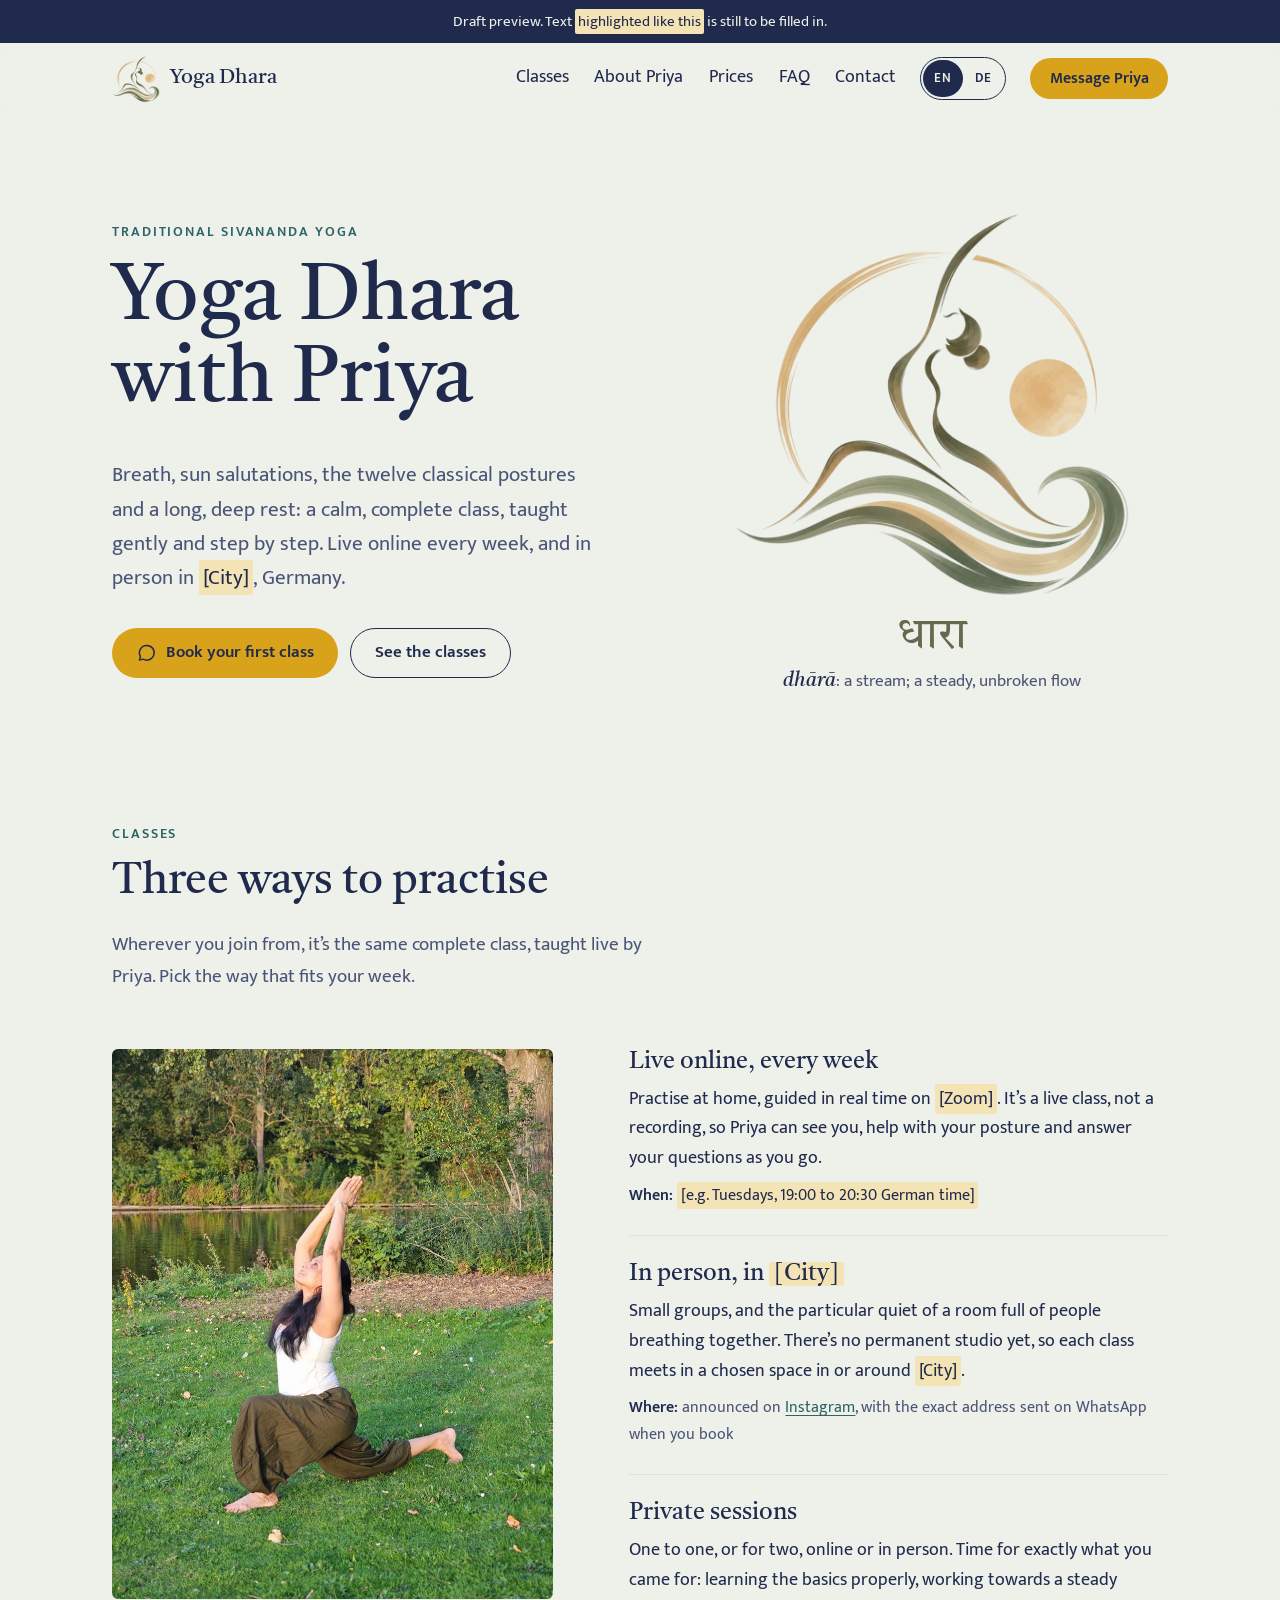
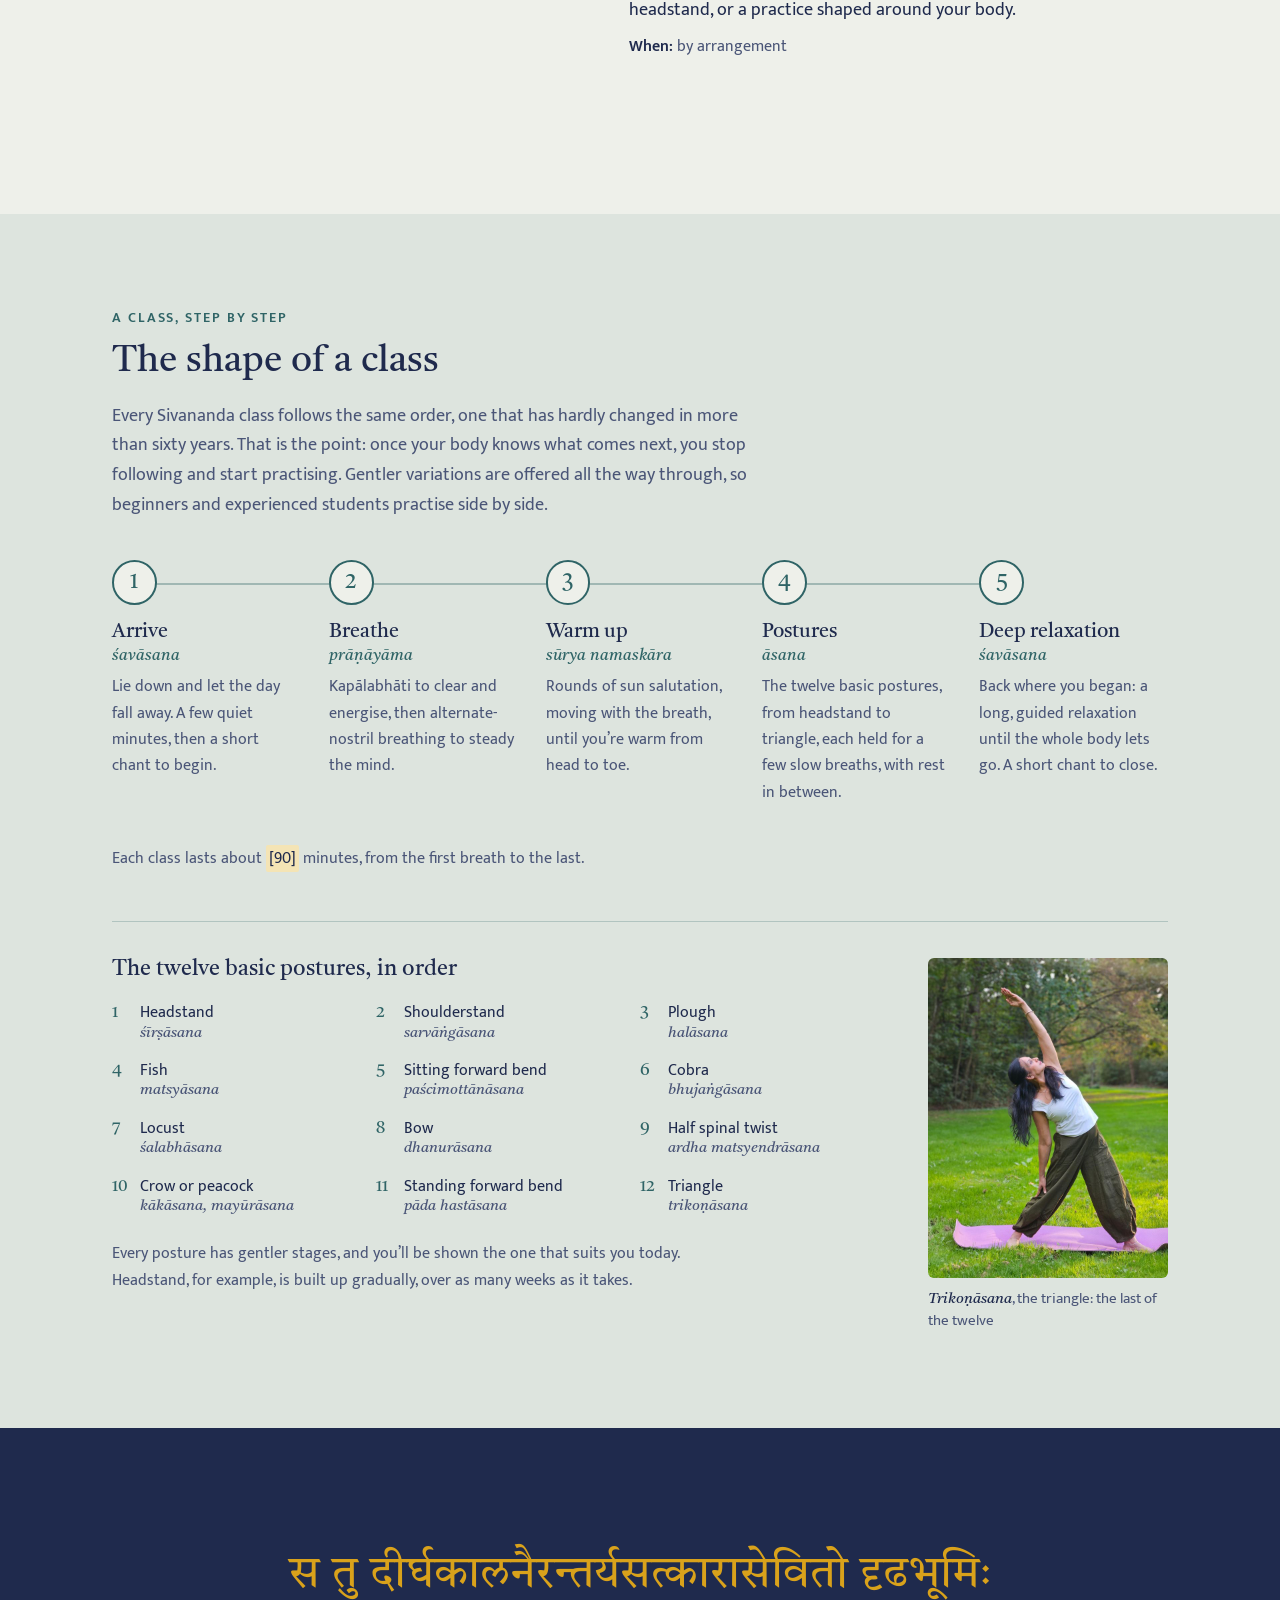
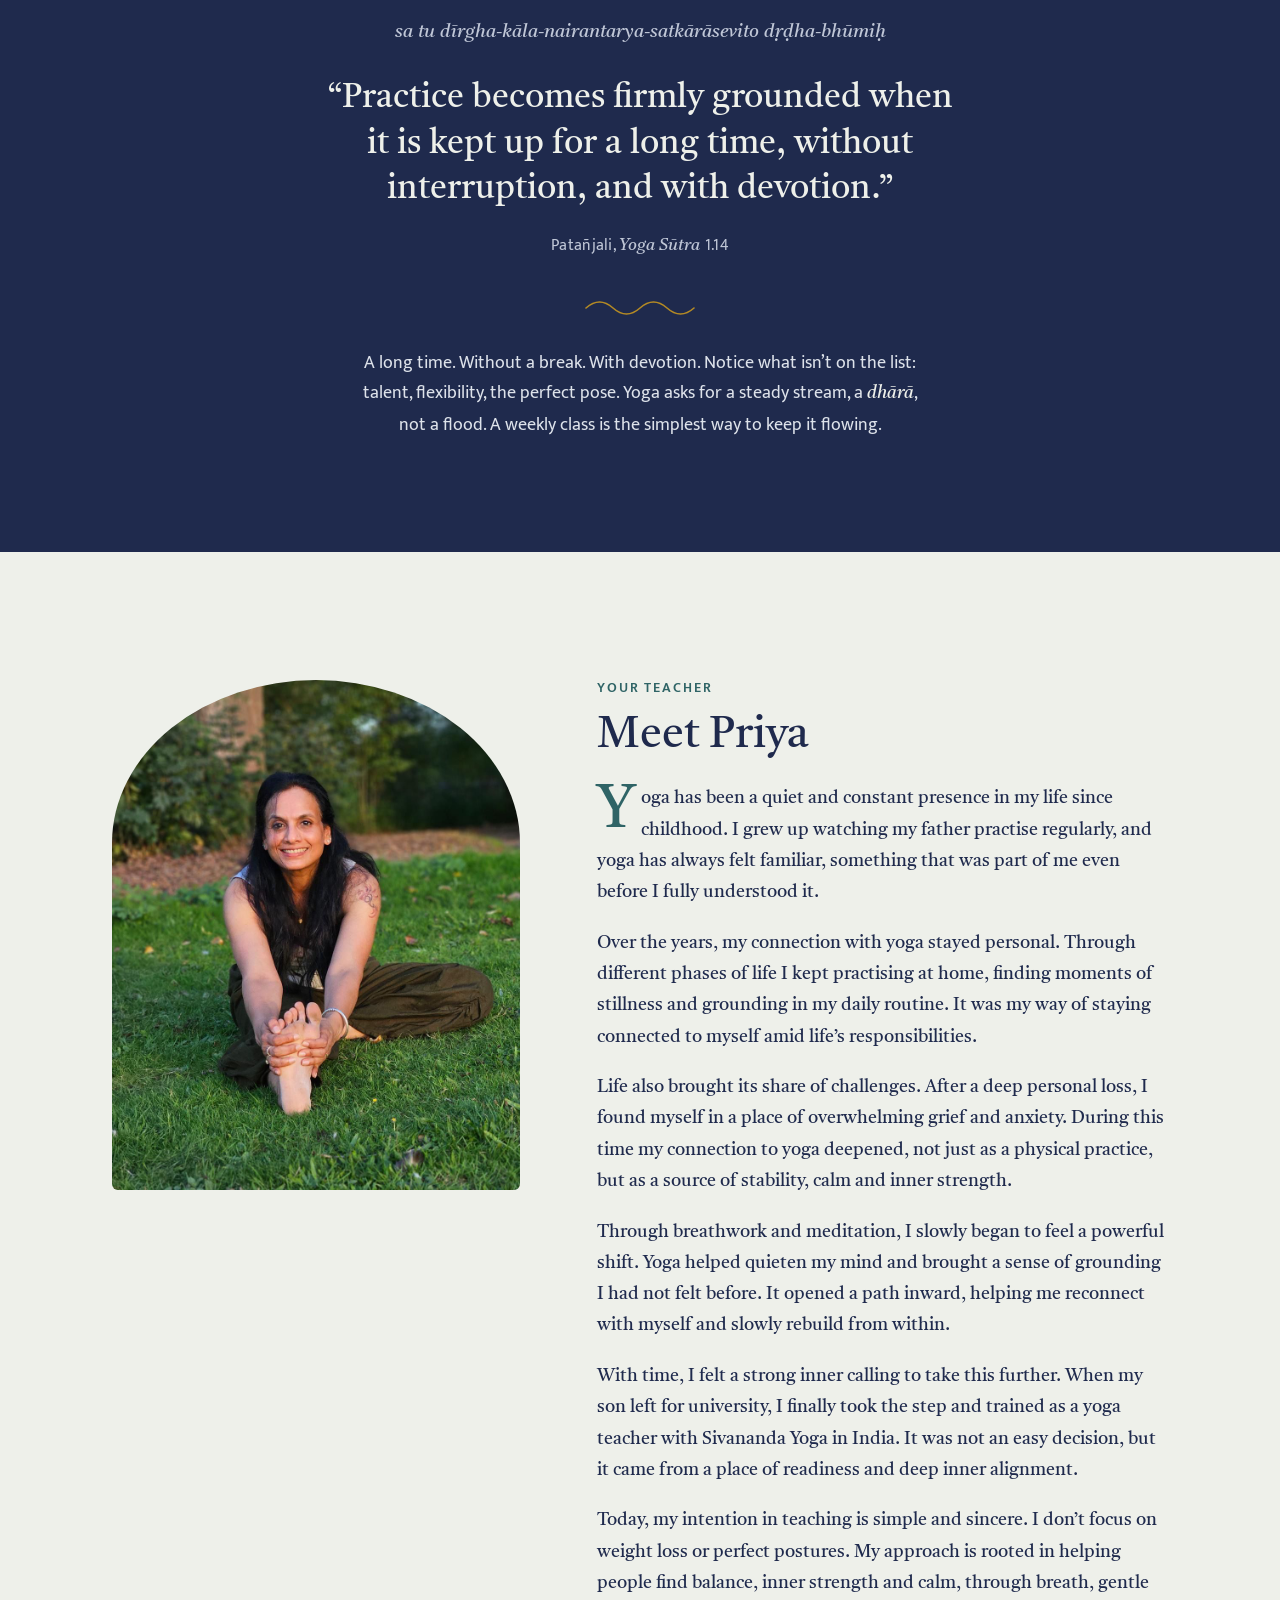
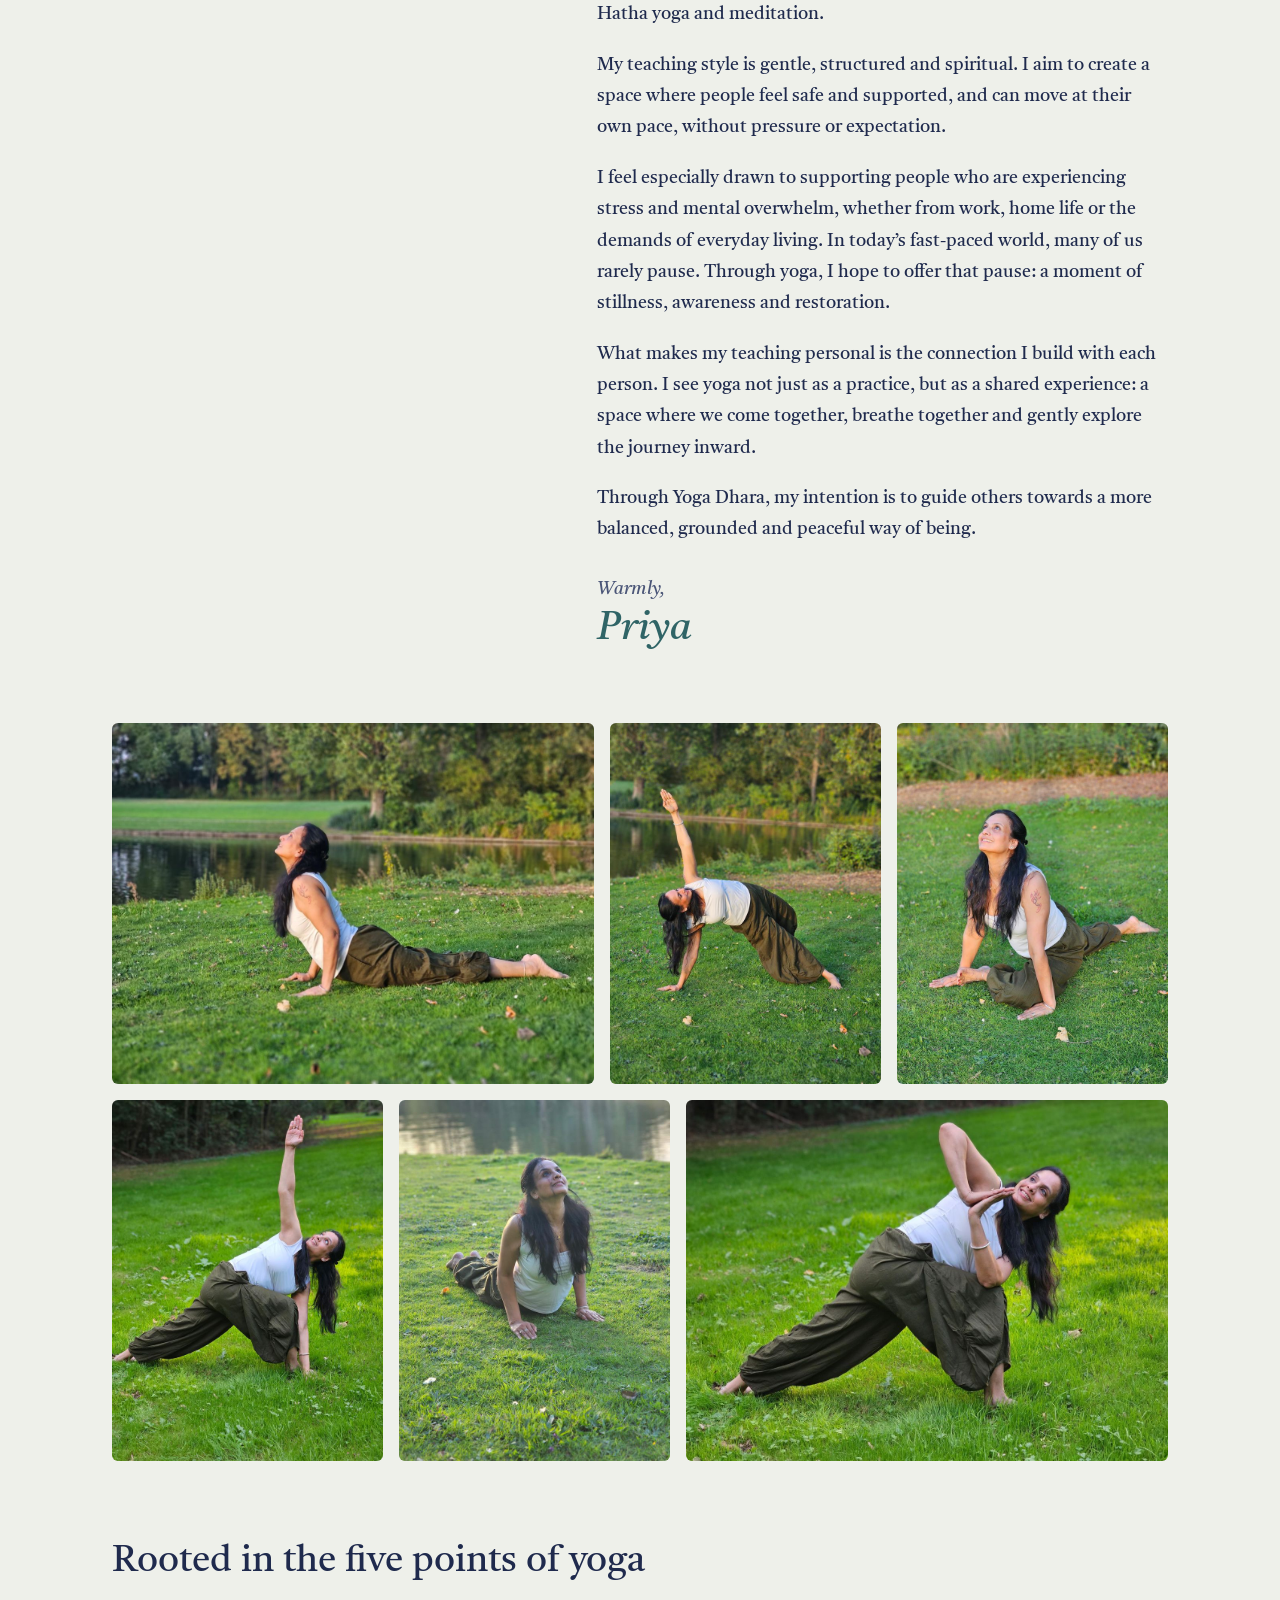
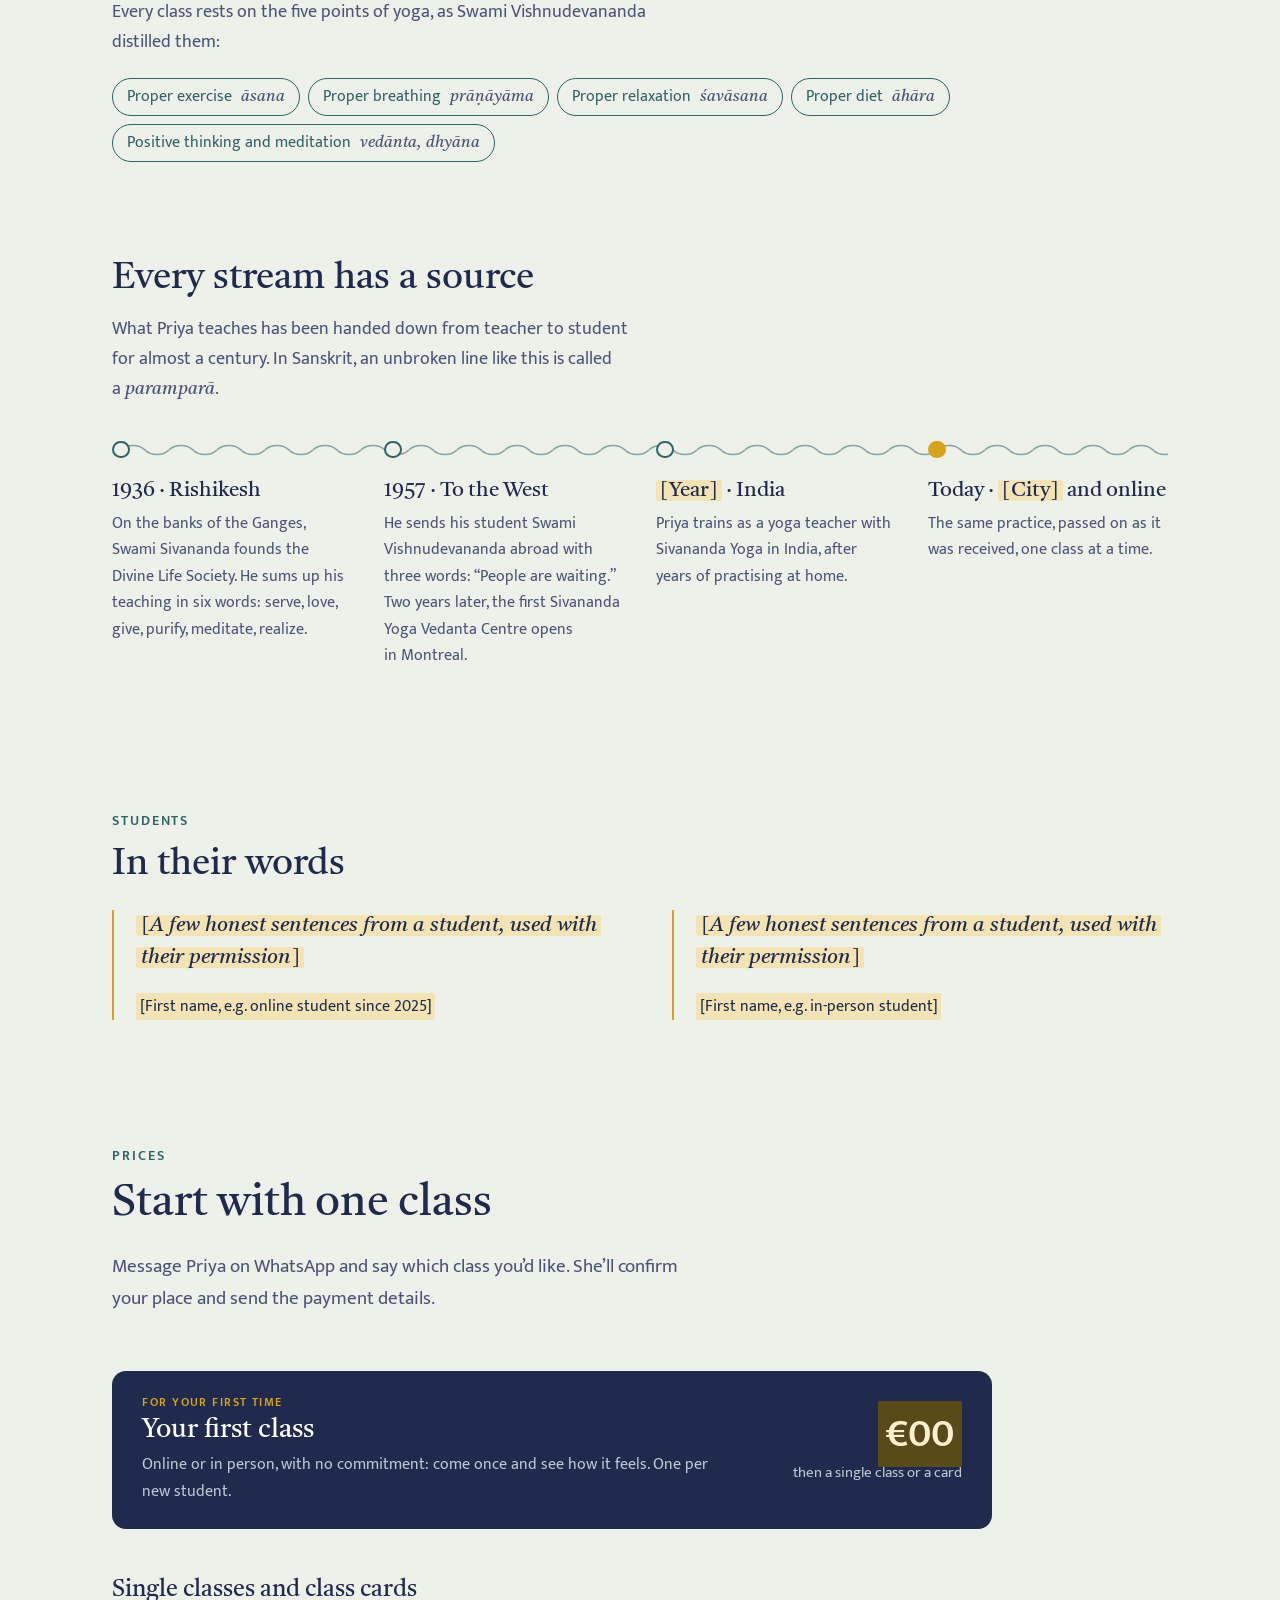
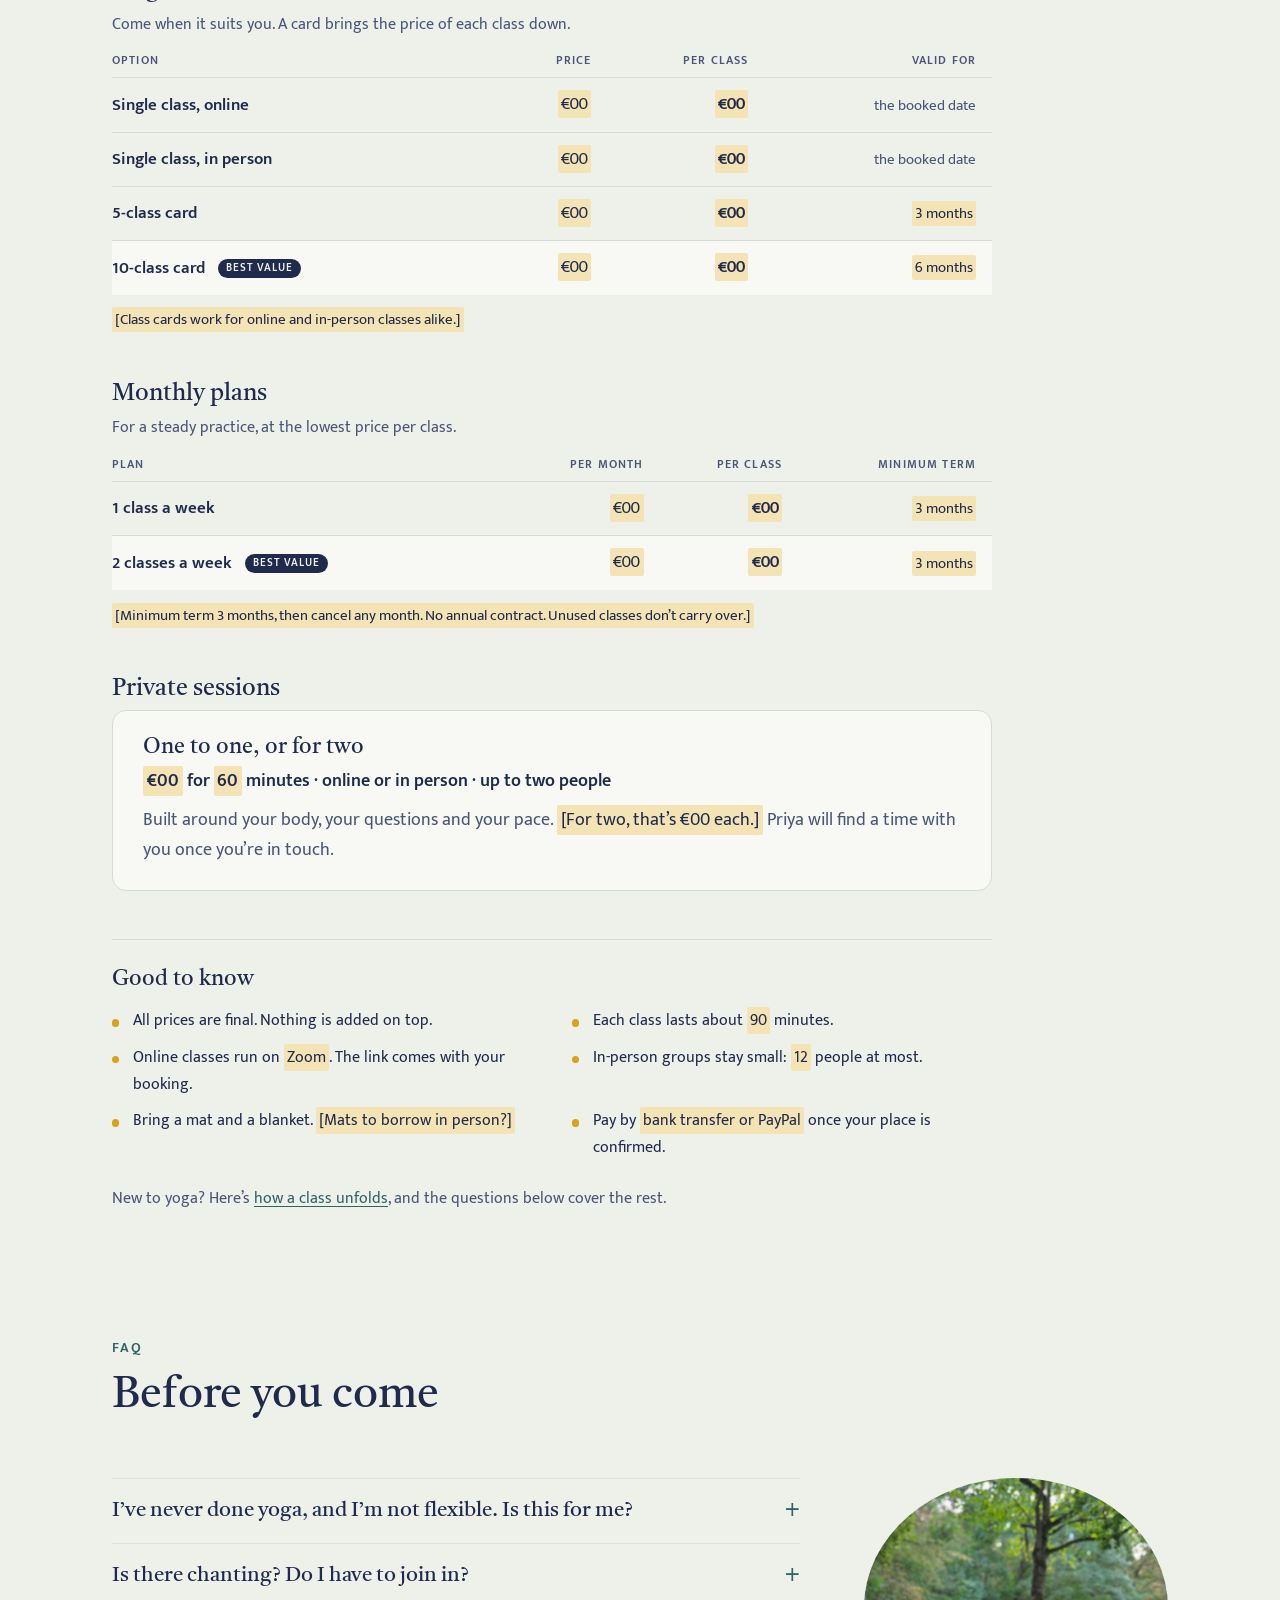
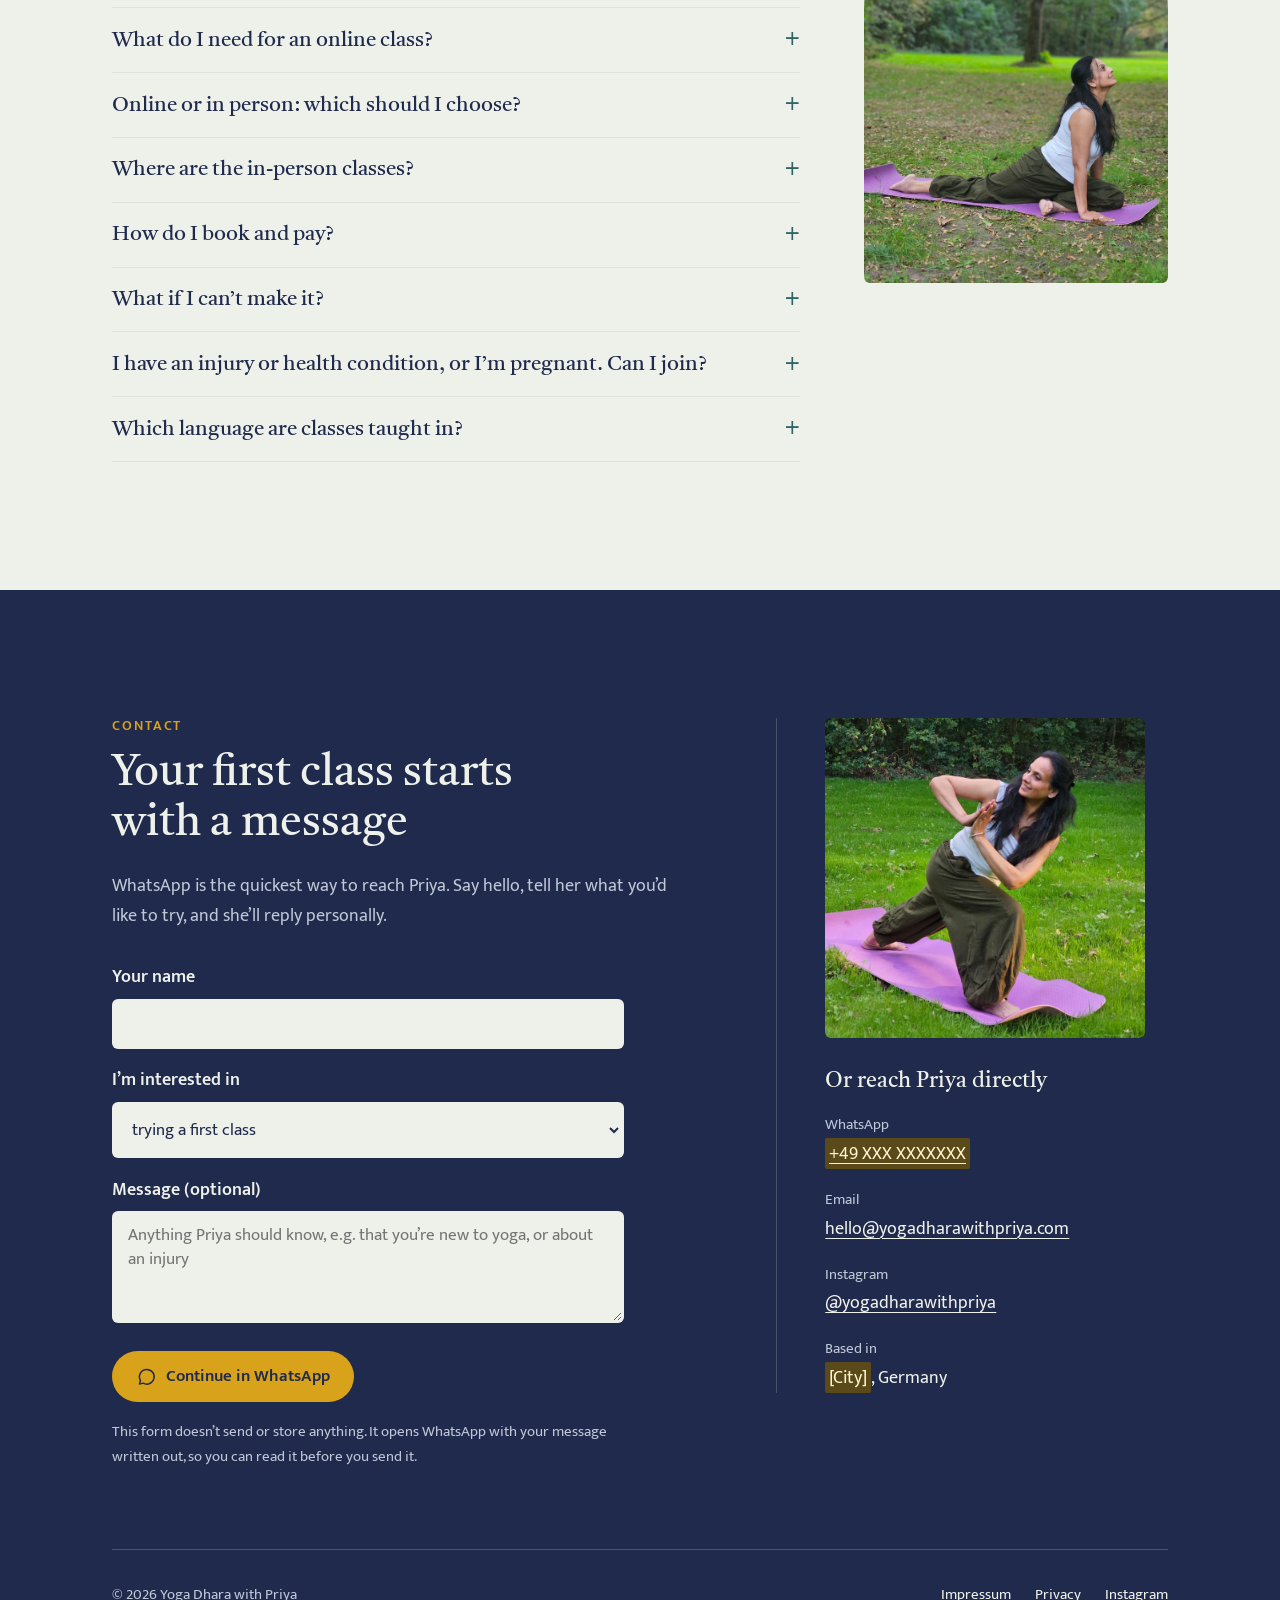
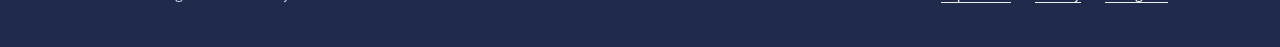
==== commit 0204dfe8: "Use Priya's logo across the site - Header: the logo replaces the placeholder sun-and-waves mark on  " ====
--- a/index.html
+++ b/index.html
@@ -8,7 +8,8 @@
   <meta name="robots" content="noindex">
   <meta name="description" content="Traditional Sivananda yoga with Priya: a calm, complete class, taught gently and step by step. Live online every week and in person in Germany. Beginners welcome. Book on WhatsApp.">
   <meta name="theme-color" content="#EEF0EA">
-  <link rel="icon" href="assets/img/favicon.svg" type="image/svg+xml">
+  <link rel="icon" type="image/png" sizes="32x32" href="assets/img/favicon-32.png">
+  <link rel="icon" type="image/png" sizes="192x192" href="assets/img/favicon-192.png">
   <link rel="apple-touch-icon" href="assets/img/apple-touch-icon.png">
 
   <!-- Link previews (WhatsApp, Instagram, etc.). Switch both URLs to https://yogadharawithpriya.com/ once the domain is live. -->
@@ -45,7 +46,7 @@
 <header class="site-header">
   <div class="wrap header-inner">
     <a class="brand" href="#top" aria-label="Yoga Dhara with Priya, back to top">
-      <svg viewBox="0 0 40 40" aria-hidden="true"><circle cx="20" cy="13" r="6" fill="#D9A21B"/><path d="M4 27c6-6 10 6 16 0s10-6 16 0" fill="none" stroke="#1F2A4D" stroke-width="2.4" stroke-linecap="round"/><path d="M9 33.5c4-3.5 7 3.5 11 0s7-3.5 11 0" fill="none" stroke="#2F6466" stroke-width="1.8" stroke-linecap="round"/></svg>
+      <img class="brand-logo" src="assets/img/logo-mark.png" width="48" height="48" alt="">
       Yoga Dhara
     </a>
     <button class="menu-toggle" type="button" aria-expanded="false" aria-controls="site-nav"><span class="menu-word">Menu</span><svg class="menu-x" viewBox="0 0 24 24" aria-hidden="true"><path d="M6 6l12 12M18 6L6 18"/></svg></button>
@@ -87,13 +88,12 @@
       <!-- Confirm with Priya: धारा (dhārā, stream/flow) vs धरा (dharā, earth).
            The copy across the whole site builds on "stream", so if this changes, change it everywhere together. -->
       <figure class="hero-mark">
-        <span class="dhara" lang="sa">धारा</span>
-        <svg class="flow" viewBox="0 0 260 70" aria-hidden="true">
-          <path class="stream" d="M6 34c26-22 46 22 72 0s46-22 72 0 46 22 72 0 30-16 32-14"/>
-          <path class="stream stream-2" d="M30 52c20-14 36 14 56 0s36-14 56 0 36 14 56 0"/>
-          <circle class="sun" cx="232" cy="12" r="8"/>
-        </svg>
-        <figcaption><i lang="sa-Latn">dhārā</i>: a stream; a steady, unbroken flow</figcaption>
+        <picture>
+          <source srcset="assets/img/logo.webp" type="image/webp">
+          <img class="hero-logo" src="assets/img/logo.png" width="840" height="840" fetchpriority="high"
+               alt="The Yoga Dhara logo: a figure arching upwards above flowing waves, beside a rising sun">
+        </picture>
+        <figcaption><span class="dhara" lang="sa">धारा</span><span class="dhara-meaning"><i lang="sa-Latn">dhārā</i>: a stream; a steady, unbroken flow</span></figcaption>
       </figure>
     </div>
   </section>
--- a/assets/css/site.css
+++ b/assets/css/site.css
@@ -40,6 +40,7 @@
   --river: #2F6466;
   --turmeric: #D9A21B;
   --turmeric-pale: #F4E4B5;
+  --olive: #67694E;   /* the dark olive of the logo's brush strokes */
   --line: #D4DBD5;   /* price table rules and card borders */
   --soft: #F8F9F4;   /* highlighted price rows and boxes */
 
@@ -136,7 +137,7 @@
 .site-header.is-scrolled { border-bottom-color: var(--mist); }
 .header-inner { display: flex; align-items: center; gap: 1.5rem; min-height: 4.5rem; }
 .brand { display: inline-flex; align-items: center; gap: 0.6rem; color: var(--indigo); text-decoration: none; font: 400 1.3rem/1 var(--serif); margin-right: auto; }
-.brand svg { width: 2.1rem; height: 2.1rem; flex: none; }
+.brand img { width: 3rem; height: 3rem; flex: none; }
 .brand:hover { color: var(--indigo); }
 .nav ul { display: flex; gap: 1.6rem; }
 .nav a { color: var(--indigo); text-decoration: none; padding-block: 0.4rem; }
@@ -177,6 +178,7 @@
 /* Very small phones: show only the other language */
 @media (max-width: 23rem) {
   .brand { font-size: 1.15rem; }
+  .brand img { width: 2.3rem; height: 2.3rem; }
   .lang { padding: 0; }
   .lang [aria-current] { display: none; }
 }
@@ -189,28 +191,25 @@
 .lede { font-size: clamp(1.15rem, 1.7vw, 1.3rem); color: var(--indigo-soft); max-width: 31rem; }
 .actions { display: flex; flex-wrap: wrap; gap: 0.75rem; margin-top: 2rem; }
 
-.hero-mark { margin: 0; justify-self: center; text-align: center; color: var(--river); }
-.dhara { display: block; font-family: var(--serif); font-size: clamp(6.5rem, 17vw, 13.5rem); line-height: 1.1; }
-.flow { display: block; width: 100%; max-width: 26rem; height: auto; margin: -1.4rem auto 0; overflow: visible; }
-.flow .stream { fill: none; stroke: var(--river); stroke-width: 2; stroke-linecap: round; }
-.flow .stream-2 { stroke: var(--indigo-soft); stroke-width: 1.25; opacity: 0.55; }
-.flow .sun { fill: var(--turmeric); }
-.hero-mark figcaption { margin-top: 1rem; font-size: 1.05rem; color: var(--indigo-soft); }
+.hero-mark { margin: 0; justify-self: center; text-align: center; }
+.hero-logo { display: block; width: 100%; max-width: 25rem; height: auto; margin: 0 auto; }
+.hero-mark figcaption { display: flex; flex-direction: column; align-items: center; gap: 0.15rem; margin-top: 0.5rem; }
+.hero-mark .dhara { font: 400 2.75rem/1.15 var(--serif); color: var(--olive); }
+.hero-mark .dhara-meaning { font-size: 1.05rem; color: var(--indigo-soft); }
 .hero-mark figcaption i { font-family: var(--serif); font-size: 1.2em; color: var(--indigo); }
 
-/* The one orchestrated moment: the stream draws itself once, then the sun appears */
+/* The one orchestrated moment: the logo rises into view, then its name */
 @media (prefers-reduced-motion: no-preference) {
-  .flow .stream { stroke-dasharray: 520; stroke-dashoffset: 520; animation: draw 2.6s cubic-bezier(.45,.05,.35,1) 0.3s forwards; }
-  .flow .stream-2 { animation-delay: 0.6s; }
-  .flow .sun { opacity: 0; transform-origin: center; animation: rise 1.2s ease-out 2.2s forwards; }
-}
-@keyframes draw { to { stroke-dashoffset: 0; } }
-@keyframes rise { from { opacity: 0; transform: translateY(6px); } to { opacity: 1; transform: none; } }
+  .hero-logo { opacity: 0; animation: rise 1.4s ease-out 0.2s forwards; }
+  .hero-mark figcaption { opacity: 0; animation: rise 1.2s ease-out 1s forwards; }
+}
+@keyframes rise { from { opacity: 0; transform: translateY(8px); } to { opacity: 1; transform: none; } }
 
 @media (max-width: 52rem) {
   .hero-grid { grid-template-columns: 1fr; }
   .hero-mark { order: -1; justify-self: start; text-align: left; }
-  .flow { margin-left: 0; max-width: 18rem; }
+  .hero-logo { max-width: 12.5rem; margin: 0; }
+  .hero-mark figcaption { align-items: flex-start; }
 }
 
 /* Sections */
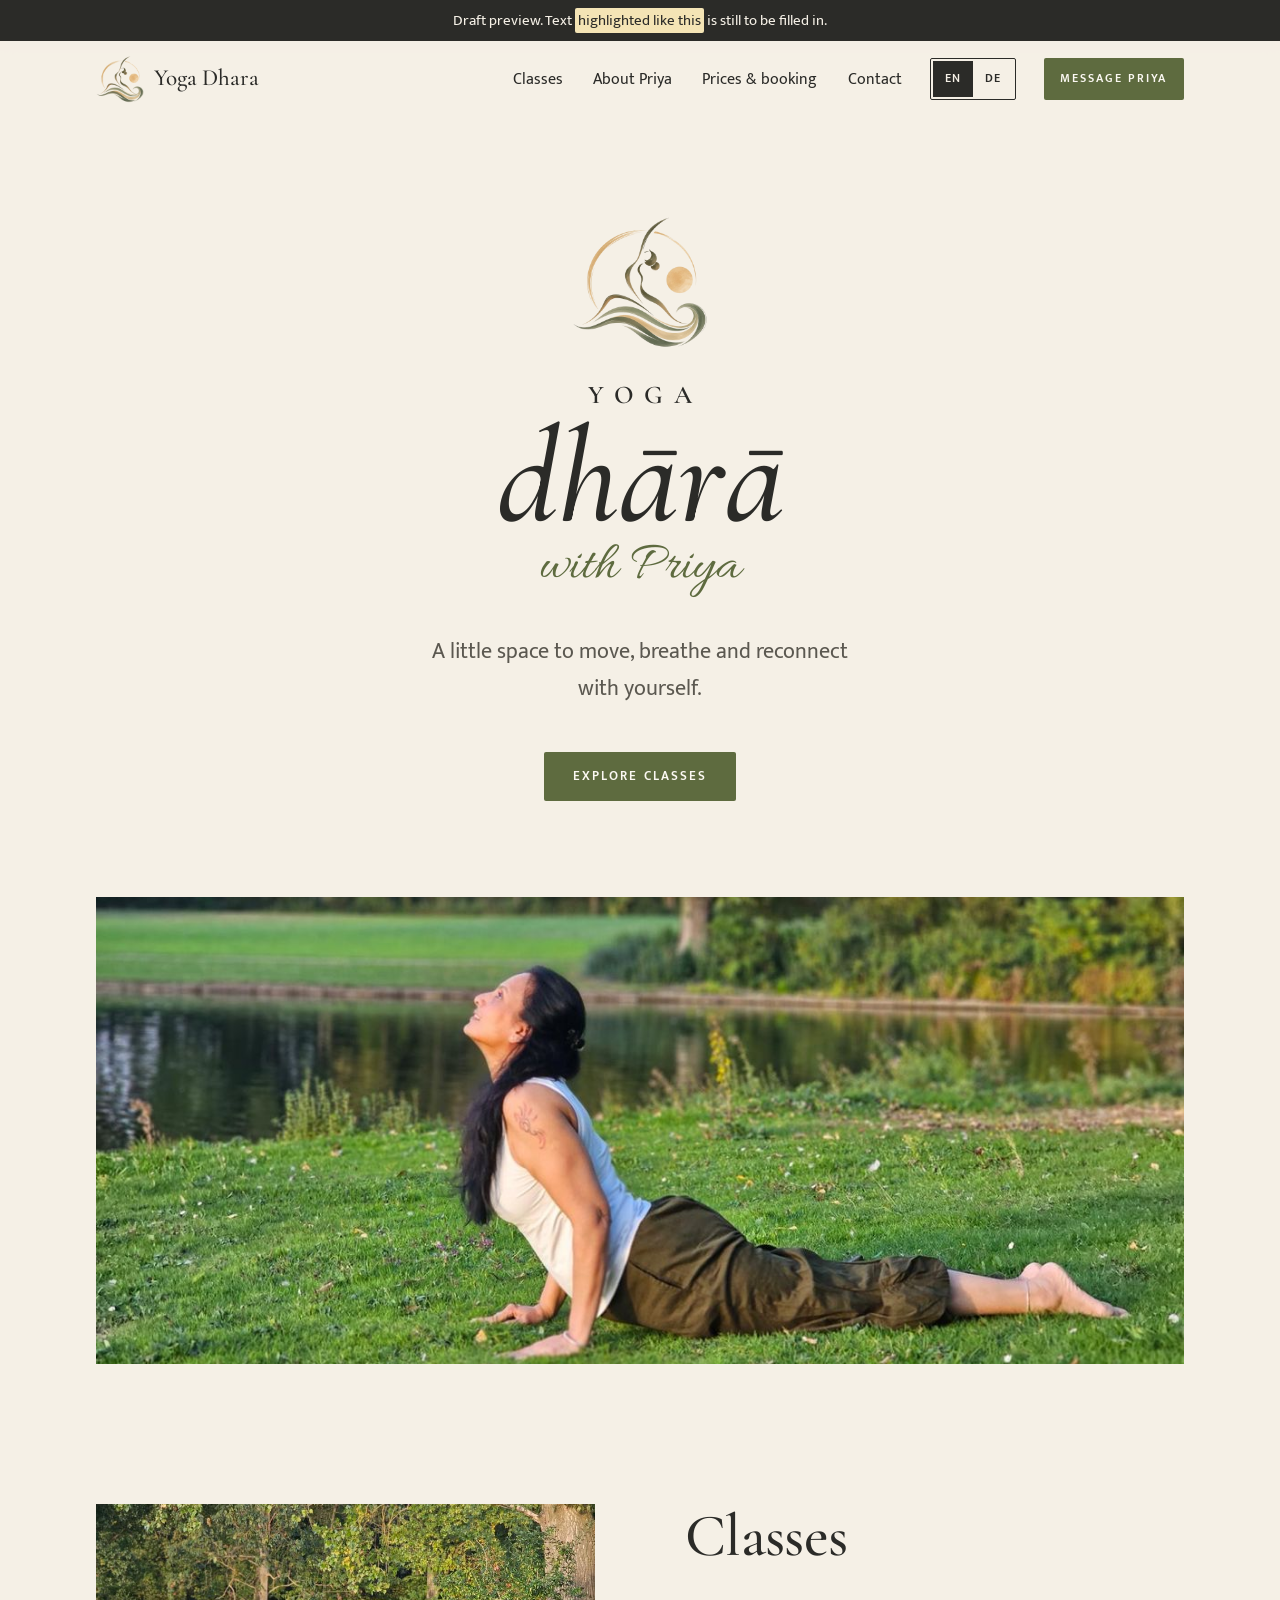
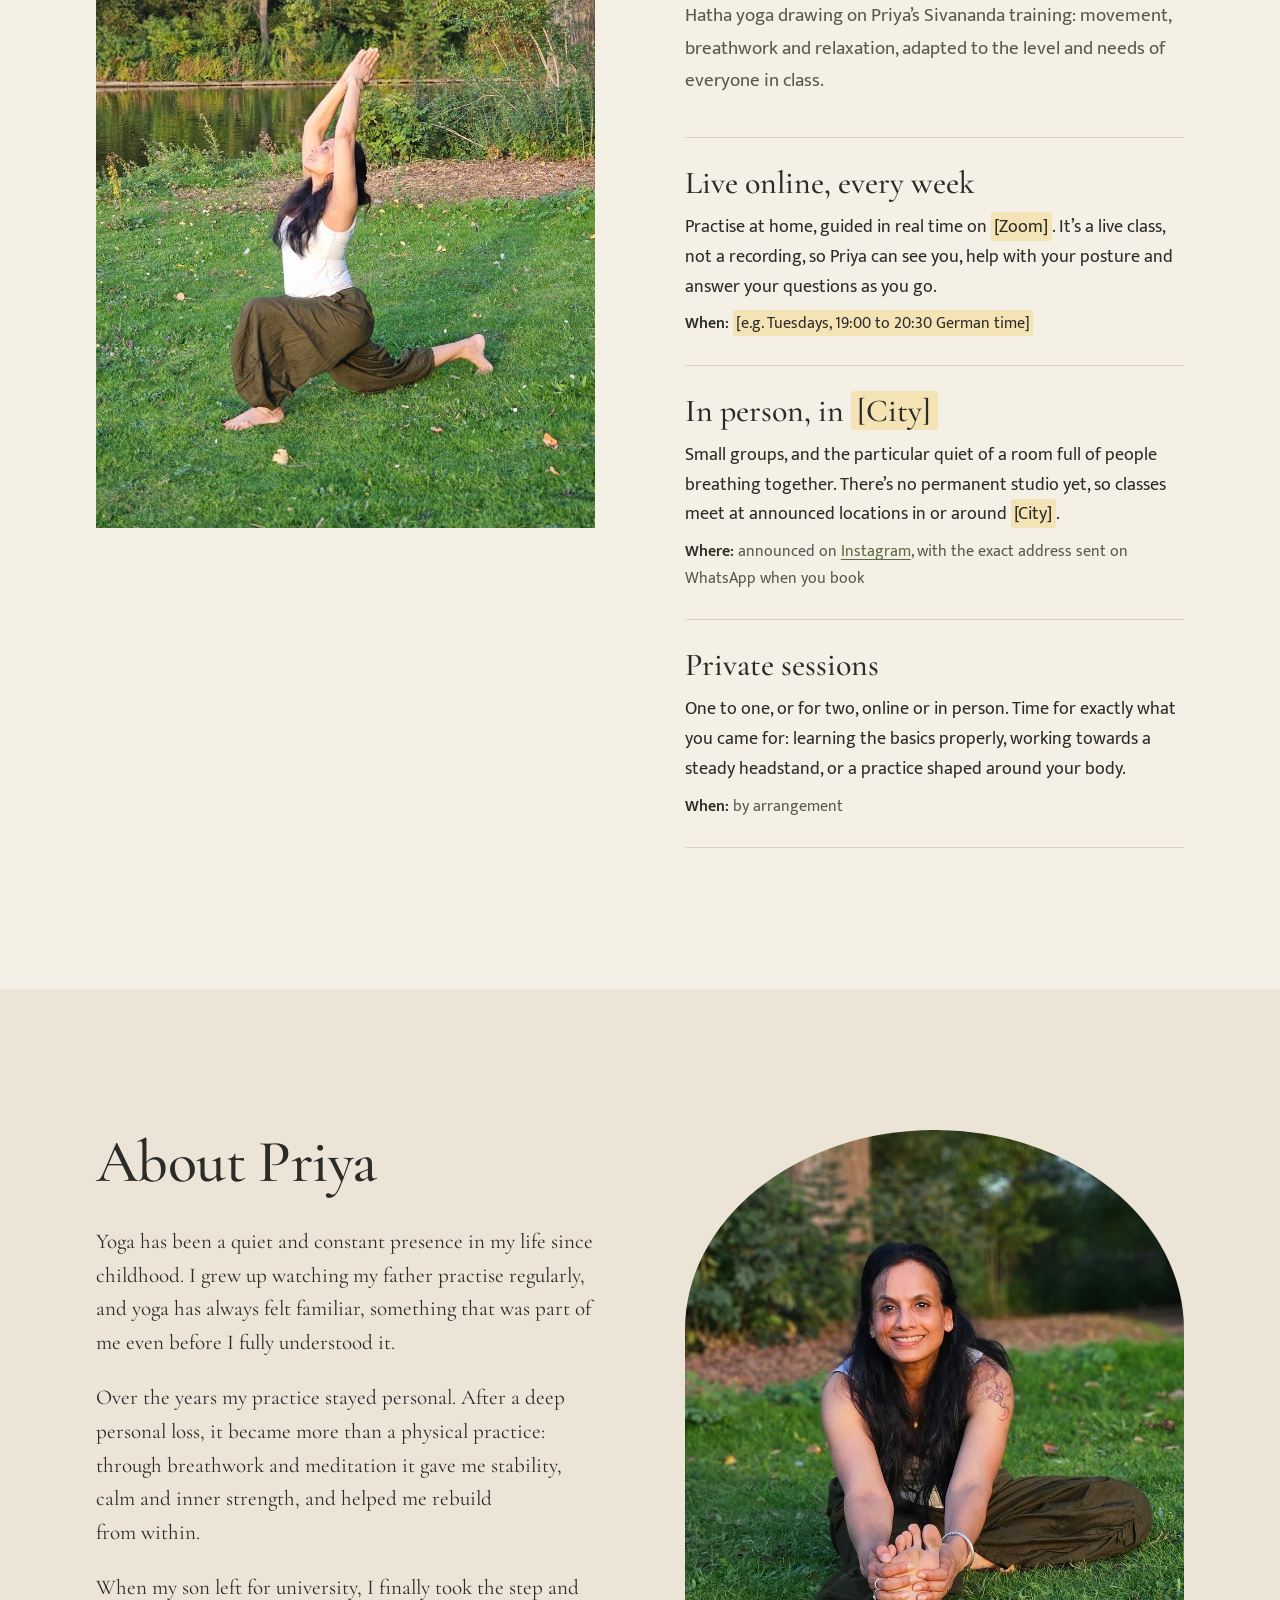
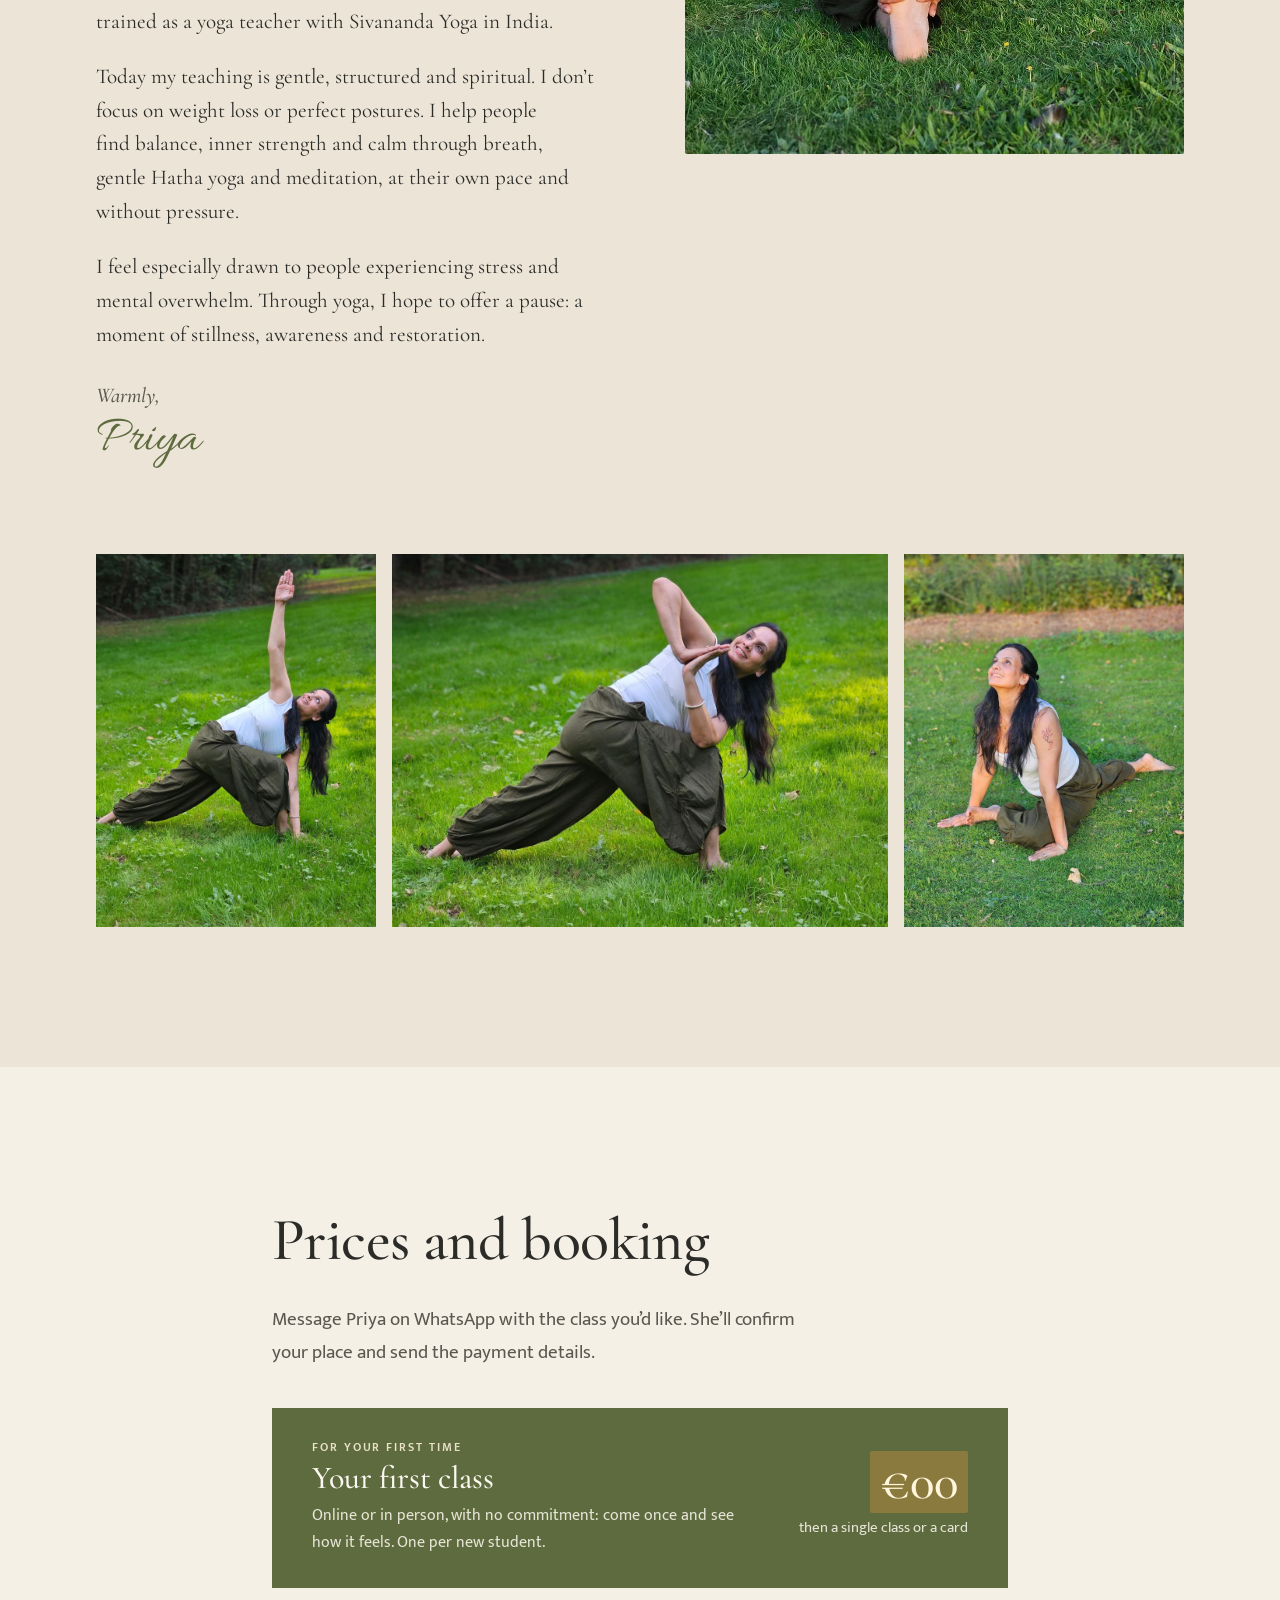
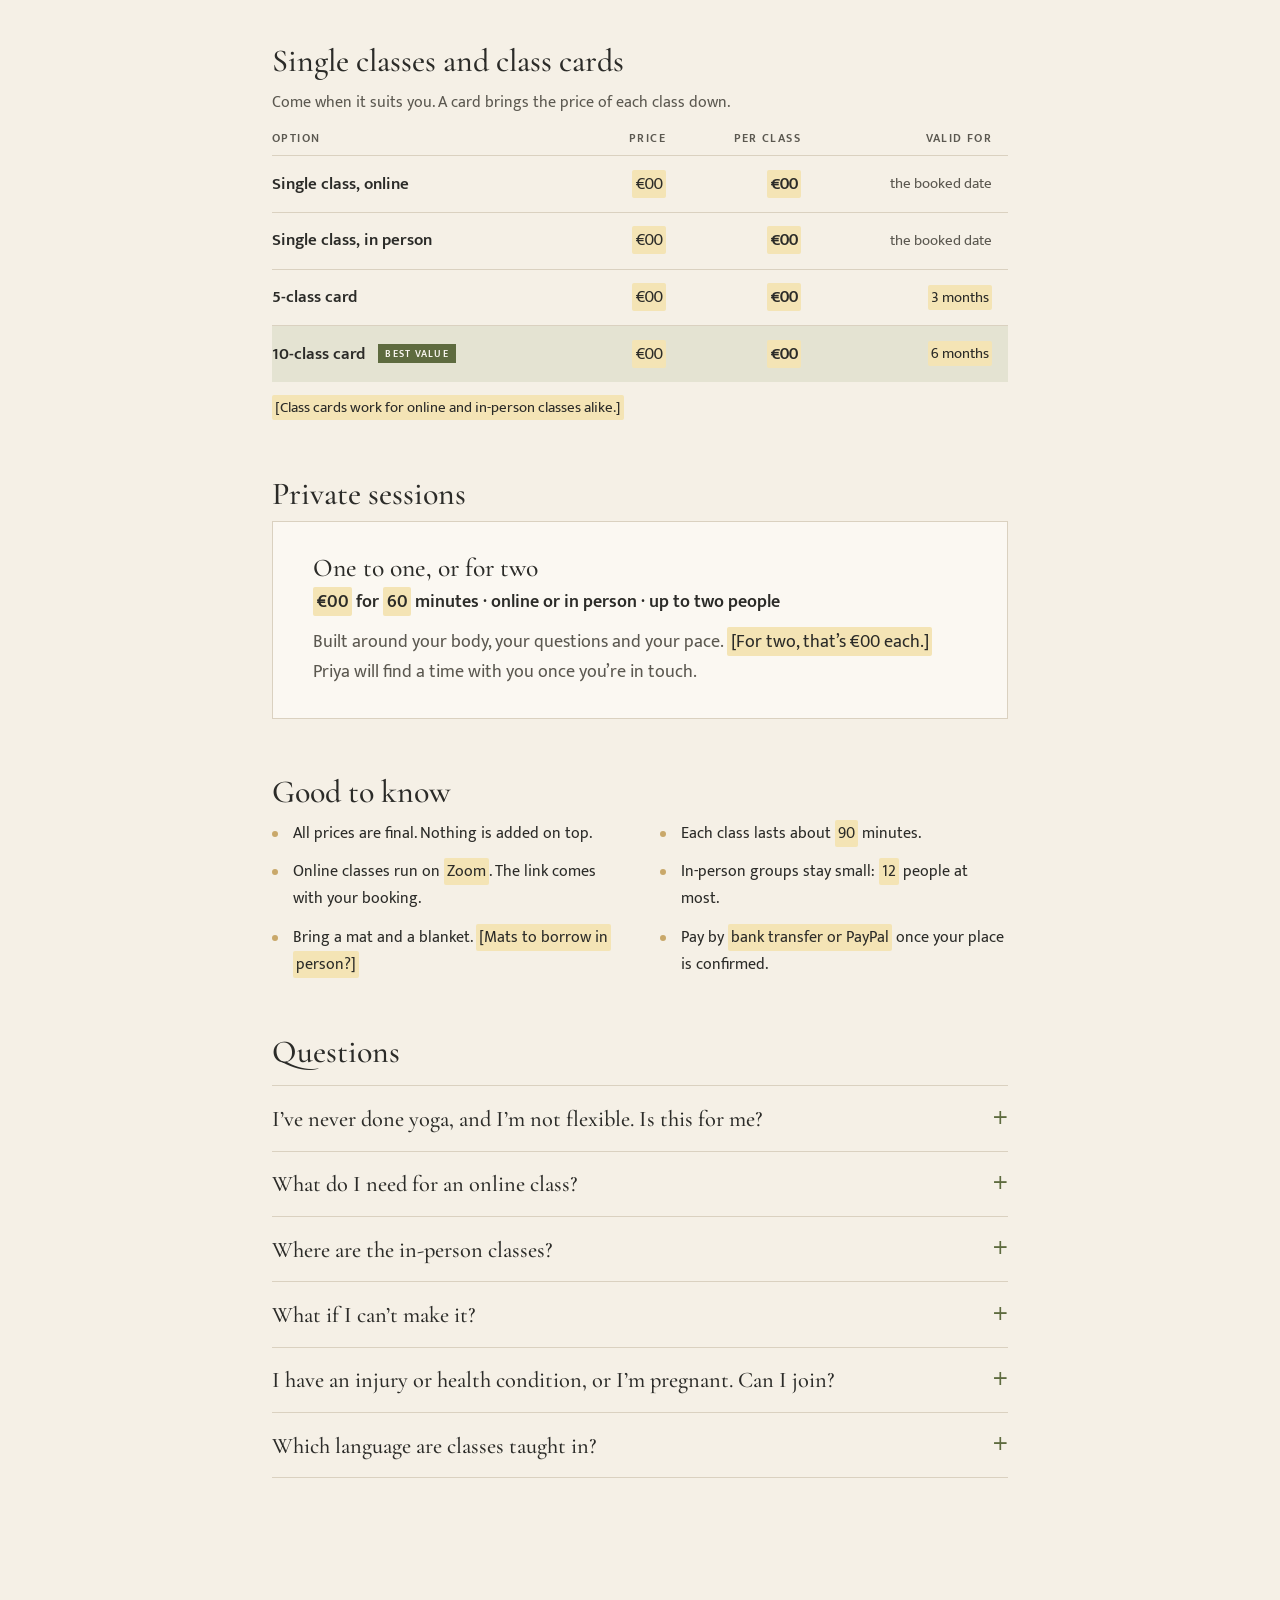
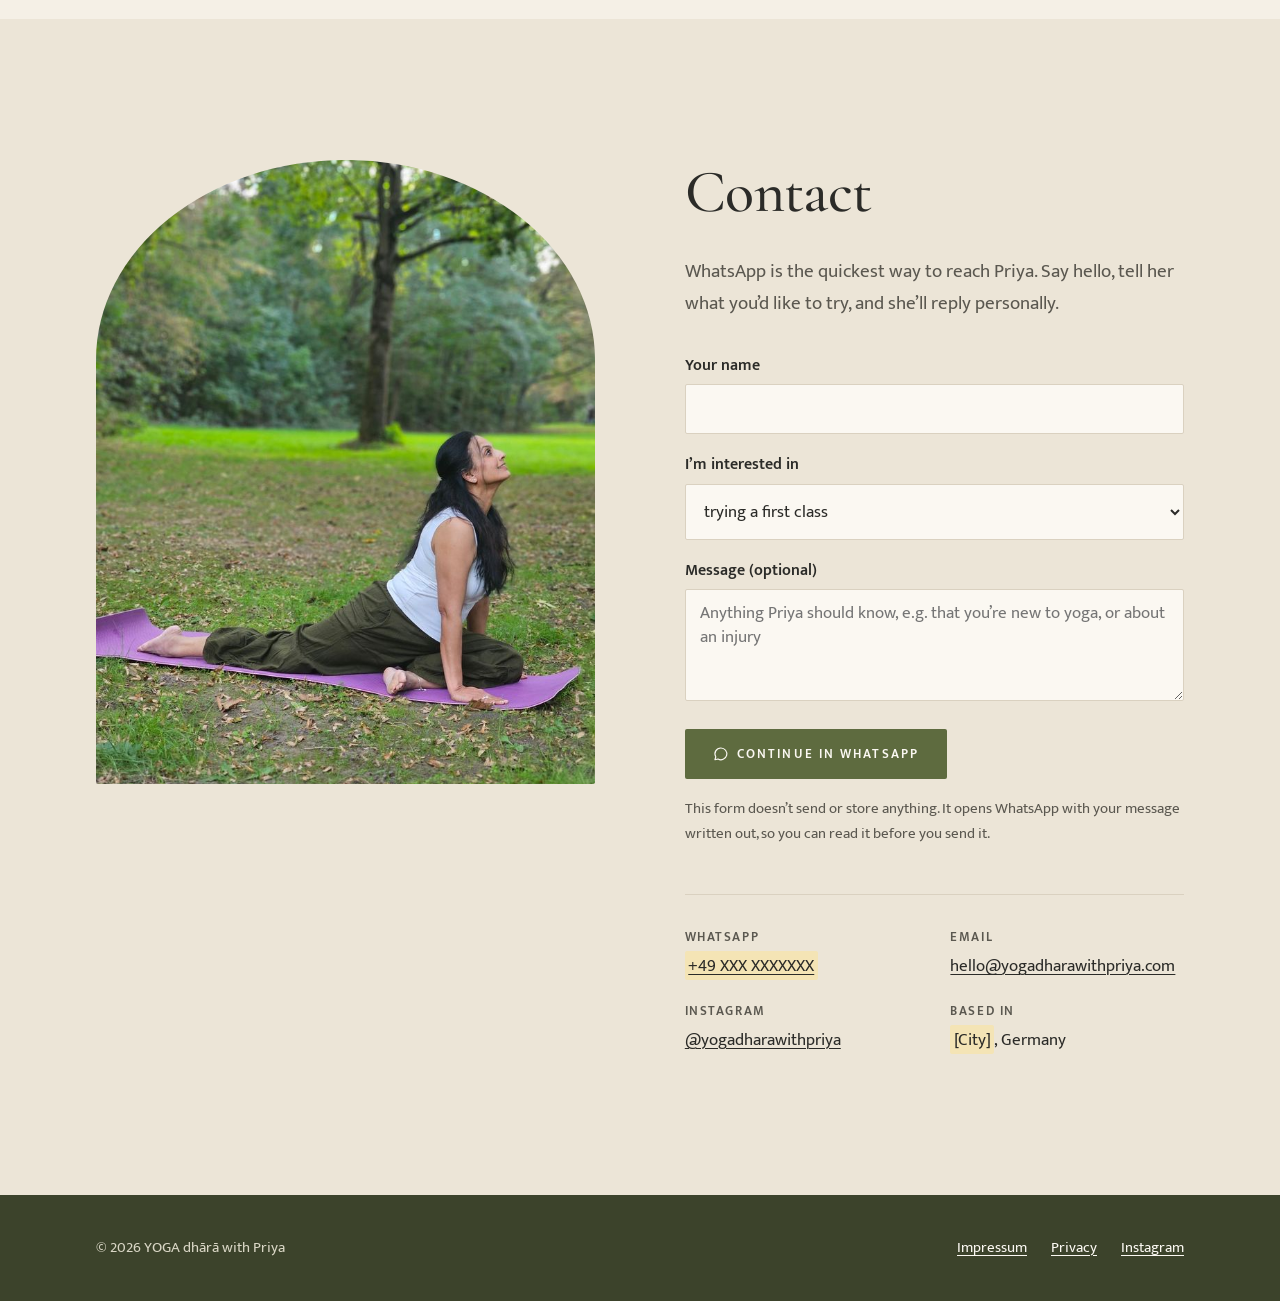
==== commit 4b514812: "Rework the site from Priya's feedback (wave 1) - New look: cream and olive palette, Cormorant and Al" ====
--- a/index.html
+++ b/index.html
@@ -3,25 +3,25 @@
 <head>
   <meta charset="utf-8">
   <meta name="viewport" content="width=device-width, initial-scale=1, viewport-fit=cover">
-  <title>Yoga Dhara with Priya · Sivananda Yoga Online &amp; in Germany</title>
+  <title>YOGA dhārā with Priya · Hatha yoga online and in person in Germany</title>
   <!-- Draft: keeps search engines away until the placeholders are filled in. Delete this line at launch. -->
   <meta name="robots" content="noindex">
-  <meta name="description" content="Traditional Sivananda yoga with Priya: a calm, complete class, taught gently and step by step. Live online every week and in person in Germany. Beginners welcome. Book on WhatsApp.">
-  <meta name="theme-color" content="#EEF0EA">
+  <meta name="description" content="Gentle Hatha yoga with Priya, drawing on her Sivananda training: movement, breathwork and relaxation, adapted to your level. Live online and in person in Germany. Book on WhatsApp.">
+  <meta name="theme-color" content="#F5F0E6">
   <link rel="icon" type="image/png" sizes="32x32" href="assets/img/favicon-32.png">
   <link rel="icon" type="image/png" sizes="192x192" href="assets/img/favicon-192.png">
   <link rel="apple-touch-icon" href="assets/img/apple-touch-icon.png">
 
   <!-- Link previews (WhatsApp, Instagram, etc.). Switch both URLs to https://yogadharawithpriya.com/ once the domain is live. -->
   <meta property="og:type" content="website">
-  <meta property="og:site_name" content="Yoga Dhara with Priya">
-  <meta property="og:title" content="Yoga Dhara with Priya">
-  <meta property="og:description" content="Traditional Sivananda yoga, taught gently and step by step. Live online every week and in person in Germany.">
+  <meta property="og:site_name" content="YOGA dhārā with Priya">
+  <meta property="og:title" content="YOGA dhārā with Priya">
+  <meta property="og:description" content="A little space to move, breathe and reconnect with yourself. Hatha yoga, live online and in person in Germany.">
   <meta property="og:url" content="https://priyagit-ar.github.io/yogadhara/">
   <meta property="og:image" content="https://priyagit-ar.github.io/yogadhara/assets/img/og-image.jpg">
   <meta property="og:image:width" content="1200">
   <meta property="og:image:height" content="630">
-  <meta property="og:image:alt" content="Yoga Dhara with Priya, with the Sanskrit word dhārā, a stream, above a flowing line and a rising sun">
+  <meta property="og:image:alt" content="The YOGA dhārā with Priya logo and name on a cream background">
   <meta name="twitter:card" content="summary_large_image">
   <meta property="og:locale" content="en_GB">
   <meta property="og:locale:alternate" content="de_DE">
@@ -31,9 +31,9 @@
   <link rel="alternate" hreflang="de" href="https://priyagit-ar.github.io/yogadhara/de/">
   <link rel="alternate" hreflang="x-default" href="https://priyagit-ar.github.io/yogadhara/">
 
+  <link rel="preload" href="assets/fonts/cormorant-italic-latin-ext.woff2" as="font" type="font/woff2" crossorigin>
+  <link rel="preload" href="assets/fonts/cormorant-latin.woff2" as="font" type="font/woff2" crossorigin>
   <link rel="preload" href="assets/fonts/mukta-400-latin.woff2" as="font" type="font/woff2" crossorigin>
-  <link rel="preload" href="assets/fonts/tiro-latin.woff2" as="font" type="font/woff2" crossorigin>
-  <link rel="preload" href="assets/fonts/tiro-devanagari.woff2" as="font" type="font/woff2" crossorigin>
   <link rel="stylesheet" href="assets/css/site.css">
   <script src="assets/js/site.js" defer></script>
 </head>
@@ -45,7 +45,7 @@
 
 <header class="site-header">
   <div class="wrap header-inner">
-    <a class="brand" href="#top" aria-label="Yoga Dhara with Priya, back to top">
+    <a class="brand" href="#top" aria-label="YOGA dhārā with Priya, back to top">
       <img class="brand-logo" src="assets/img/logo-mark.png" width="48" height="48" alt="">
       Yoga Dhara
     </a>
@@ -54,8 +54,7 @@
       <ul>
         <li><a href="#classes">Classes</a></li>
         <li><a href="#about">About Priya</a></li>
-        <li><a href="#prices">Prices</a></li>
-        <li><a href="#faq">FAQ</a></li>
+        <li><a href="#prices">Prices &amp; booking</a></li>
         <li><a href="#contact">Contact</a></li>
       </ul>
     </nav>
@@ -69,48 +68,37 @@
 
 <main id="main">
 
-  <!-- HERO -->
+  <!-- OPENING -->
   <section class="hero" id="top">
-    <div class="wrap hero-grid">
+    <div class="wrap">
+      <picture>
+        <source srcset="assets/img/logo.webp" type="image/webp">
+        <img class="hero-logo" src="assets/img/logo.png" width="840" height="840" fetchpriority="high" alt="">
+      </picture>
+      <h1 class="wordmark">
+        <span class="wm-yoga">YOGA</span>
+        <span class="wm-dhara" lang="sa-Latn">dhārā</span>
+        <span class="wm-with">with Priya</span>
+      </h1>
+      <p class="hero-line">A little space to move, breathe and reconnect with yourself.</p>
+      <a class="btn btn-primary" href="#classes">Explore classes</a>
+    </div>
+  </section>
+
+  <div class="wrap photo-band">
+    <img src="assets/img/practice-1.jpg" width="1200" height="900" alt="Priya in cobra pose on the grass by the water, looking up">
+  </div>
+
+  <!-- CLASSES -->
+  <section class="section" id="classes" aria-labelledby="classes-title">
+    <div class="wrap split">
+      <img class="split-photo" src="assets/img/class.jpg" width="880" height="1100" loading="lazy"
+           alt="Priya in a low lunge with her arms raised, on the grass beside the water">
       <div>
-        <p class="eyebrow">Traditional Sivananda yoga</p>
-        <h1>Yoga Dhara<br>with Priya</h1>
-        <p class="lede">Breath, sun salutations, the twelve classical postures and a long, deep rest: a calm, complete class, taught gently and step by step. Live online every week, and in person in <mark class="todo">[City]</mark>, Germany.</p>
-        <div class="actions" id="hero-actions">
-          <a class="btn btn-primary" href="https://wa.me/49XXXXXXXXXXX?text=Hi%20Priya%2C%20I%20found%20Yoga%20Dhara%20online%20and%20I%27d%20like%20to%20book%20a%20class." target="_blank" rel="noopener">
-            <svg viewBox="0 0 24 24" aria-hidden="true"><path d="M12 3a9 9 0 0 0-7.8 13.5L3 21l4.6-1.2A9 9 0 1 0 12 3z" fill="none" stroke="currentColor" stroke-width="1.8" stroke-linejoin="round"/></svg>
-            Book your first class
-          </a>
-          <a class="btn btn-quiet" href="#classes">See the classes</a>
-        </div>
-      </div>
-
-      <!-- Confirm with Priya: धारा (dhārā, stream/flow) vs धरा (dharā, earth).
-           The copy across the whole site builds on "stream", so if this changes, change it everywhere together. -->
-      <figure class="hero-mark">
-        <picture>
-          <source srcset="assets/img/logo.webp" type="image/webp">
-          <img class="hero-logo" src="assets/img/logo.png" width="840" height="840" fetchpriority="high"
-               alt="The Yoga Dhara logo: a figure arching upwards above flowing waves, beside a rising sun">
-        </picture>
-        <figcaption><span class="dhara" lang="sa">धारा</span><span class="dhara-meaning"><i lang="sa-Latn">dhārā</i>: a stream; a steady, unbroken flow</span></figcaption>
-      </figure>
-    </div>
-  </section>
-
-  <!-- CLASSES -->
-  <section class="section section-tight" id="classes" aria-labelledby="classes-title">
-    <div class="wrap">
-      <div class="section-head measure">
-        <p class="eyebrow">Classes</p>
-        <h2 id="classes-title">Three ways to practise</h2>
-        <p>Wherever you join from, it’s the same complete class, taught live by Priya. Pick the way that fits your week.</p>
-      </div>
-
-      <div class="offer-grid">
-        <img class="offer-photo" src="assets/img/class.jpg" width="880" height="1100" loading="lazy"
-             alt="Priya in a low lunge with her arms raised, on the grass beside the water">
-        <div>
+        <h2 id="classes-title">Classes</h2>
+        <p class="lede">Hatha yoga drawing on Priya’s Sivananda training: movement, breathwork and relaxation, adapted to the level and needs of everyone in class.</p>
+        <!-- Class options: Priya will edit these separately -->
+        <div class="offers">
           <article class="offer">
             <h3>Live online, every week</h3>
             <p>Practise at home, guided in real time on <mark class="todo">[Zoom]</mark>. It’s a live class, not a recording, so Priya can see you, help with your posture and answer your questions as you go.</p>
@@ -118,7 +106,7 @@
           </article>
           <article class="offer">
             <h3>In person, in <mark class="todo">[City]</mark></h3>
-            <p>Small groups, and the particular quiet of a room full of people breathing together. There’s no permanent studio yet, so each class meets in a chosen space in or around <mark class="todo">[City]</mark>.</p>
+            <p>Small groups, and the particular quiet of a room full of people breathing together. There’s no permanent studio yet, so classes meet at announced locations in or around <mark class="todo">[City]</mark>.</p>
             <p class="when"><strong>Where:</strong> announced on <a href="https://www.instagram.com/yogadharawithpriya/" target="_blank" rel="noopener">Instagram</a>, with the exact address sent on WhatsApp when you book</p>
           </article>
           <!-- Remove this block (and the private sessions price further down) if private sessions are not offered -->
@@ -132,163 +120,37 @@
     </div>
   </section>
 
-  <!-- THE SHAPE OF A CLASS -->
-  <section class="flowband" id="class-shape" aria-labelledby="flow-title">
-    <div class="wrap">
-      <p class="eyebrow">A class, step by step</p>
-      <h2 id="flow-title">The shape of a class</h2>
-      <p class="measure muted">Every Sivananda class follows the same order, one that has hardly changed in more than sixty years. That is the point: once your body knows what comes next, you stop following and start practising. Gentler variations are offered all the way through, so beginners and experienced students practise side by side.</p>
-      <ol class="steps">
-        <li class="step"><h3>Arrive <span class="skt" lang="sa-Latn">śavāsana</span></h3><p>Lie down and let the day fall away. A few quiet minutes, then a short chant to begin.</p></li>
-        <li class="step"><h3>Breathe <span class="skt" lang="sa-Latn">prāṇāyāma</span></h3><p>Kapālabhāti to clear and energise, then alternate-nostril breathing to steady the mind.</p></li>
-        <li class="step"><h3>Warm up <span class="skt" lang="sa-Latn">sūrya namaskāra</span></h3><p>Rounds of sun salutation, moving with the breath, until you’re warm from head to toe.</p></li>
-        <li class="step"><h3>Postures <span class="skt" lang="sa-Latn">āsana</span></h3><p>The twelve basic postures, from headstand to triangle, each held for a few slow breaths, with rest in between.</p></li>
-        <li class="step"><h3>Deep relaxation <span class="skt" lang="sa-Latn">śavāsana</span></h3><p>Back where you began: a long, guided relaxation until the whole body lets go. A short chant to close.</p></li>
-      </ol>
-      <p class="flow-note">Each class lasts about <mark class="todo">[90]</mark> minutes, from the first breath to the last.</p>
-
-      <div class="twelve">
-        <div class="twelve-text">
-          <h3>The twelve basic postures, in order</h3>
-          <ol class="twelve-list">
-            <li><span>Headstand</span><i lang="sa-Latn">śīrṣāsana</i></li>
-            <li><span>Shoulderstand</span><i lang="sa-Latn">sarvāṅgāsana</i></li>
-            <li><span>Plough</span><i lang="sa-Latn">halāsana</i></li>
-            <li><span>Fish</span><i lang="sa-Latn">matsyāsana</i></li>
-            <li><span>Sitting forward bend</span><i lang="sa-Latn">paścimottānāsana</i></li>
-            <li><span>Cobra</span><i lang="sa-Latn">bhujaṅgāsana</i></li>
-            <li><span>Locust</span><i lang="sa-Latn">śalabhāsana</i></li>
-            <li><span>Bow</span><i lang="sa-Latn">dhanurāsana</i></li>
-            <li><span>Half spinal twist</span><i lang="sa-Latn">ardha matsyendrāsana</i></li>
-            <li><span>Crow or peacock</span><i lang="sa-Latn">kākāsana, mayūrāsana</i></li>
-            <li><span>Standing forward bend</span><i lang="sa-Latn">pāda hastāsana</i></li>
-            <li><span>Triangle</span><i lang="sa-Latn">trikoṇāsana</i></li>
-          </ol>
-          <p class="twelve-note">Every posture has gentler stages, and you’ll be shown the one that suits you today. Headstand, for example, is built up gradually, over as many weeks as it takes.</p>
-        </div>
-        <figure class="twelve-photo">
-          <img src="assets/img/triangle.jpg" width="720" height="960" loading="lazy" alt="Priya in the triangle pose on a purple mat, one arm stretched over her head">
-          <figcaption><i lang="sa-Latn">Trikoṇāsana</i>, the triangle: the last of the twelve</figcaption>
-        </figure>
-      </div>
-    </div>
-  </section>
-
-  <!-- A VERSE FROM THE YOGA SUTRA -->
-  <section class="verse" aria-label="A verse from the Yoga Sūtra">
-    <div class="wrap">
-      <figure>
-        <blockquote>
-          <p class="verse-deva" lang="sa">स तु दीर्घकाल<wbr>नैरन्तर्य<wbr>सत्कारासेवितो दृढभूमिः</p>
-          <p class="verse-iast" lang="sa-Latn">sa tu dīrgha-kāla-nairantarya-satkārāsevito dṛḍha-bhūmiḥ</p>
-          <p class="verse-en">“Practice becomes firmly grounded when it is kept up for a long time, without interruption, and with devotion.”</p>
-        </blockquote>
-        <figcaption>Patañjali, <cite>Yoga Sūtra</cite> 1.14</figcaption>
-      </figure>
-      <svg class="verse-wave" viewBox="0 0 112 16" aria-hidden="true"><path d="M2 8c9-8 18-8 27 0s18 8 27 0 18-8 27 0 18 8 27 0"/></svg>
-      <p class="verse-gloss">A long time. Without a break. With devotion. Notice what isn’t on the list: talent, flexibility, the perfect pose. Yoga asks for a steady stream, a <i lang="sa-Latn">dhārā</i>, not a flood. A weekly class is the simplest way to keep it flowing.</p>
-    </div>
-  </section>
-
   <!-- ABOUT PRIYA -->
-  <section class="section" id="about" aria-labelledby="about-title">
-    <div class="wrap">
-      <div class="about-grid">
-        <img class="portrait" src="assets/img/priya.jpg" width="960" height="1200" loading="lazy"
-             alt="Priya smiling, seated on the grass and holding her foot in a forward stretch">
-        <div class="about-text">
-          <p class="eyebrow">Your teacher</p>
-          <h2 id="about-title">Meet Priya</h2>
-          <!-- Priya's own words, lightly edited -->
-          <div class="letter">
-            <p>Yoga has been a quiet and constant presence in my life since childhood. I grew up watching my father practise regularly, and yoga has always felt familiar, something that was part of me even before I fully understood it.</p>
-            <p>Over the years, my connection with yoga stayed personal. Through different phases of life I kept practising at home, finding moments of stillness and grounding in my daily routine. It was my way of staying connected to myself amid life’s responsibilities.</p>
-            <p>Life also brought its share of challenges. After a deep personal loss, I found myself in a place of overwhelming grief and anxiety. During this time my connection to yoga deepened, not just as a physical practice, but as a source of stability, calm and inner strength.</p>
-            <p>Through breathwork and meditation, I slowly began to feel a powerful shift. Yoga helped quieten my mind and brought a sense of grounding I had not felt before. It opened a path inward, helping me reconnect with myself and slowly rebuild from within.</p>
-            <p>With time, I felt a strong inner calling to take this further. When my son left for university, I finally took the step and trained as a yoga teacher with Sivananda Yoga in India. It was not an easy decision, but it came from a place of readiness and deep inner alignment.</p>
-            <p>Today, my intention in teaching is simple and sincere. I don’t focus on weight loss or perfect postures. My approach is rooted in helping people find balance, inner strength and calm, through breath, gentle Hatha yoga and meditation.</p>
-            <p>My teaching style is gentle, structured and spiritual. I aim to create a space where people feel safe and supported, and can move at their own pace, without pressure or expectation.</p>
-            <p>I feel especially drawn to supporting people who are experiencing stress and mental overwhelm, whether from work, home life or the demands of everyday living. In today’s fast-paced world, many of us rarely pause. Through yoga, I hope to offer that pause: a moment of stillness, awareness and restoration.</p>
-            <p>What makes my teaching personal is the connection I build with each person. I see yoga not just as a practice, but as a shared experience: a space where we come together, breathe together and gently explore the journey inward.</p>
-            <p>Through Yoga Dhara, my intention is to guide others towards a more balanced, grounded and peaceful way of being.</p>
-            <p class="signoff">Warmly,<span class="signature">Priya</span></p>
-          </div>
-        </div>
-      </div>
-
-      <div class="practice">
-        <img class="wide" src="assets/img/practice-1.jpg" width="1200" height="900" loading="lazy" alt="Priya in cobra pose on the grass by the water, looking up">
-        <img class="tall" src="assets/img/practice-2.jpg" width="720" height="960" loading="lazy" alt="Priya in a side plank with one arm reaching up, beside the water">
-        <img class="tall" src="assets/img/practice-3.jpg" width="720" height="960" loading="lazy" alt="Priya smiling upwards in a gentle backbend on the grass">
-      </div>
-      <div class="practice practice-flip">
-        <img class="tall" src="assets/img/practice-4.jpg" width="720" height="960" loading="lazy" alt="Priya in a side angle stretch, one arm reaching to the sky, smiling upwards">
-        <img class="tall" src="assets/img/practice-5.jpg" width="720" height="960" loading="lazy" alt="Priya in cobra pose on the grass, smiling up at the sky">
-        <img class="wide" src="assets/img/practice-6.jpg" width="1200" height="900" loading="lazy" alt="Priya in a twisting side angle pose with her hands in prayer, smiling">
-      </div>
-
-      <div class="five">
-        <h3>Rooted in the five points of yoga</h3>
-        <p>Every class rests on the five points of yoga, as Swami Vishnudevananda distilled them:</p>
-        <ul class="five-points">
-          <li>Proper exercise <i lang="sa-Latn">āsana</i></li>
-          <li>Proper breathing <i lang="sa-Latn">prāṇāyāma</i></li>
-          <li>Proper relaxation <i lang="sa-Latn">śavāsana</i></li>
-          <li>Proper diet <i lang="sa-Latn">āhāra</i></li>
-          <li>Positive thinking and meditation <i lang="sa-Latn">vedānta, dhyāna</i></li>
-        </ul>
-      </div>
-
-      <!-- Lineage. The third step is Priya's own training: add the year. -->
-      <div class="lineage">
-        <h3>Every stream has a source</h3>
-        <p>What Priya teaches has been handed down from teacher to student for almost a century. In Sanskrit, an unbroken line like this is called a <i lang="sa-Latn">paramparā</i>.</p>
-        <ol class="lineage-list">
-          <li>
-            <p class="when">1936 · Rishikesh</p>
-            <p>On the banks of the Ganges, Swami Sivananda founds the Divine Life Society. He sums up his teaching in six words: serve, love, give, purify, meditate, realize.</p>
-          </li>
-          <li>
-            <p class="when">1957 · To the West</p>
-            <p>He sends his student Swami Vishnudevananda abroad with three words: “People are waiting.” Two years later, the first Sivananda Yoga Vedanta Centre opens in Montreal.</p>
-          </li>
-          <li>
-            <p class="when"><mark class="todo">[Year]</mark> · India</p>
-            <p>Priya trains as a yoga teacher with Sivananda Yoga in India, after years of practising at home.</p>
-          </li>
-          <li>
-            <p class="when">Today · <mark class="todo">[City]</mark> and online</p>
-            <p>The same practice, passed on as it was received, one class at a time.</p>
-          </li>
-        </ol>
-      </div>
-
-      <!-- Only real testimonials, used with the student's permission -->
-      <div class="testimonials">
-        <div class="testimonials-head">
-          <p class="eyebrow">Students</p>
-          <h2>In their words</h2>
-        </div>
-        <figure class="quote">
-          <blockquote><p><mark class="todo">[A few honest sentences from a student, used with their permission]</mark></p></blockquote>
-          <figcaption><mark class="todo">[First name, e.g. online student since 2025]</mark></figcaption>
-        </figure>
-        <figure class="quote">
-          <blockquote><p><mark class="todo">[A few honest sentences from a student, used with their permission]</mark></p></blockquote>
-          <figcaption><mark class="todo">[First name, e.g. in-person student]</mark></figcaption>
-        </figure>
-      </div>
-    </div>
-  </section>
-
-  <!-- PRICES: first class, single classes and cards, optional monthly plans, private sessions, good to know -->
-  <section class="section section-tight" id="prices" aria-labelledby="prices-title">
+  <section class="section band" id="about" aria-labelledby="about-title">
+    <div class="wrap split split-reverse">
+      <img class="split-photo arch" src="assets/img/priya.jpg" width="960" height="1200" loading="lazy"
+           alt="Priya smiling, seated on the grass and holding her foot in a forward stretch">
+      <div>
+        <h2 id="about-title">About Priya</h2>
+        <!-- Priya's own words, shortened. She plans a separate, shorter rewrite. -->
+        <div class="letter">
+          <p>Yoga has been a quiet and constant presence in my life since childhood. I grew up watching my father practise regularly, and yoga has always felt familiar, something that was part of me even before I fully understood it.</p>
+          <p>Over the years my practice stayed personal. After a deep personal loss, it became more than a physical practice: through breathwork and meditation it gave me stability, calm and inner strength, and helped me rebuild from within.</p>
+          <p>When my son left for university, I finally took the step and trained as a yoga teacher with Sivananda Yoga in India.</p>
+          <p>Today my teaching is gentle, structured and spiritual. I don’t focus on weight loss or perfect postures. I help people find balance, inner strength and calm through breath, gentle Hatha yoga and meditation, at their own pace and without pressure.</p>
+          <p>I feel especially drawn to people experiencing stress and mental overwhelm. Through yoga, I hope to offer a pause: a moment of stillness, awareness and restoration.</p>
+          <p class="signoff">Warmly,<span class="signature">Priya</span></p>
+        </div>
+      </div>
+    </div>
+
+    <div class="wrap practice">
+      <img class="tall" src="assets/img/practice-4.jpg" width="720" height="960" loading="lazy" alt="Priya in a side angle stretch, one arm reaching to the sky, smiling upwards">
+      <img class="wide" src="assets/img/practice-6.jpg" width="1200" height="900" loading="lazy" alt="Priya in a twisting side angle pose with her hands in prayer, smiling">
+      <img class="tall" src="assets/img/practice-3.jpg" width="720" height="960" loading="lazy" alt="Priya smiling upwards in a gentle backbend on the grass">
+    </div>
+  </section>
+
+  <!-- PRICES AND BOOKING -->
+  <section class="section" id="prices" aria-labelledby="prices-title">
     <div class="wrap pricing">
-      <div class="section-head measure">
-        <p class="eyebrow">Prices</p>
-        <h2 id="prices-title">Start with one class</h2>
-        <p>Message Priya on WhatsApp and say which class you’d like. She’ll confirm your place and send the payment details.</p>
-      </div>
+      <h2 id="prices-title">Prices and booking</h2>
+      <p class="lede">Message Priya on WhatsApp with the class you’d like. She’ll confirm your place and send the payment details.</p>
 
       <div class="intro-offer">
         <div>
@@ -319,22 +181,6 @@
       </div>
       <p class="table-note"><mark class="todo">[Class cards work for online and in-person classes alike.]</mark></p>
 
-      <!-- Optional: remove this block if Priya doesn't offer monthly plans -->
-      <h3 class="price-group">Monthly plans</h3>
-      <p class="group-intro">For a steady practice, at the lowest price per class.</p>
-      <div class="table-wrap">
-        <table class="price-table">
-          <thead>
-            <tr><th scope="col">Plan</th><th scope="col">Per month</th><th scope="col">Per class</th><th scope="col">Minimum term</th></tr>
-          </thead>
-          <tbody>
-            <tr><th scope="row">1 class a week</th><td data-label="Per month"><mark class="todo">€00</mark></td><td class="per" data-label="Per class"><mark class="todo">€00</mark></td><td class="valid" data-label="Minimum term"><mark class="todo">3 months</mark></td></tr>
-            <tr class="best"><th scope="row">2 classes a week <span class="badge">Best value</span></th><td data-label="Per month"><mark class="todo">€00</mark></td><td class="per" data-label="Per class"><mark class="todo">€00</mark></td><td class="valid" data-label="Minimum term"><mark class="todo">3 months</mark></td></tr>
-          </tbody>
-        </table>
-      </div>
-      <p class="table-note"><mark class="todo">[Minimum term 3 months, then cancel any month. No annual contract. Unused classes don’t carry over.]</mark></p>
-
       <!-- Remove this block (and "Private sessions" under Classes) if private sessions are not offered -->
       <h3 class="price-group">Private sessions</h3>
       <div class="private-offer">
@@ -343,79 +189,54 @@
         <p>Built around your body, your questions and your pace. <mark class="todo">[For two, that’s €00 each.]</mark> Priya will find a time with you once you’re in touch.</p>
       </div>
 
-      <div class="price-info">
-        <h3>Good to know</h3>
-        <ul class="good-to-know">
-          <li>All prices are final. Nothing is added on top.</li>
-          <li>Each class lasts about <mark class="todo">90</mark> minutes.</li>
-          <li>Online classes run on <mark class="todo">Zoom</mark>. The link comes with your booking.</li>
-          <li>In-person groups stay small: <mark class="todo">12</mark> people at most.</li>
-          <li>Bring a mat and a blanket. <mark class="todo">[Mats to borrow in person?]</mark></li>
-          <li>Pay by <mark class="todo">bank transfer or PayPal</mark> once your place is confirmed.</li>
-        </ul>
-        <p class="price-more">New to yoga? Here’s <a href="#class-shape">how a class unfolds</a>, and the questions below cover the rest.</p>
-      </div>
-    </div>
-  </section>
-
-  <!-- FAQ -->
-  <section class="section section-tight" id="faq" aria-labelledby="faq-title">
-    <div class="wrap">
-      <div class="section-head">
-        <p class="eyebrow">FAQ</p>
-        <h2 id="faq-title">Before you come</h2>
-      </div>
-      <div class="faq-grid">
-        <div class="faq">
-          <details>
-            <summary>I’ve never done yoga, and I’m not flexible. Is this for me?</summary>
-            <div><p>Yes. Flexibility comes with practice; it isn’t an entry requirement. Every posture is taught step by step, with a gentler version always on offer. Just mention that you’re new when you book.</p></div>
-          </details>
-          <details>
-            <summary>Is there chanting? Do I have to join in?</summary>
-            <div><p>Each class opens and closes with a short chant, as is traditional in Sivananda yoga. Join in, hum along or simply listen: all three are welcome. You don’t need to know the words or hold any particular belief.</p></div>
-          </details>
-          <details>
-            <summary>What do I need for an online class?</summary>
-            <div><p>A mat, a blanket for the relaxation, comfortable clothes and enough floor to lie down with your arms stretched out. A laptop or tablet works better than a phone: set it a little way off, at floor level, so Priya can see all of you. And practise on an empty stomach; about two hours after a meal is ideal.</p></div>
-          </details>
-          <details>
-            <summary>Online or in person: which should I choose?</summary>
-            <div><p>It’s the same class either way. Online, there’s no travel and you practise in your own space. In person, you share the room and Priya is right there with you. <mark class="todo">[Class cards work for both, so you can mix.]</mark></p></div>
-          </details>
-          <details>
-            <summary>Where are the in-person classes?</summary>
-            <div><p>In and around <mark class="todo">[City]</mark>. There’s no permanent studio yet, so each class is held at an announced location. Dates go up on <a href="https://www.instagram.com/yogadharawithpriya/" target="_blank" rel="noopener">Instagram</a>, and you get the exact address on WhatsApp when you book.</p></div>
-          </details>
-          <details>
-            <summary>How do I book and pay?</summary>
-            <div><p>Send Priya a WhatsApp message saying which class you’d like. She’ll confirm your place and send the payment details. No account, no app, no newsletter to unsubscribe from.</p></div>
-          </details>
-          <details>
-            <summary>What if I can’t make it?</summary>
-            <div><p><mark class="todo">[Cancellation policy, e.g. let Priya know at least 24 hours before and your class moves to another date.]</mark></p></div>
-          </details>
-          <details>
-            <summary>I have an injury or health condition, or I’m pregnant. Can I join?</summary>
-            <div><p>Please tell Priya before your first class, so she can prepare suitable variations. Some postures, headstand for example, aren’t right for everyone at every time, and there is always an alternative. If you’re unsure whether yoga is right for you at the moment, check with your doctor first.</p></div>
-          </details>
-          <details>
-            <summary>Which language are classes taught in?</summary>
-            <div><p><mark class="todo">[English, or English and German]</mark></p></div>
-          </details>
-        </div>
-        <img class="faq-photo" src="assets/img/faq.jpg" width="720" height="960" loading="lazy" alt="Priya in pigeon pose on a purple mat under a large tree, looking up">
+      <h3 class="price-group">Good to know</h3>
+      <ul class="good-to-know">
+        <li>All prices are final. Nothing is added on top.</li>
+        <li>Each class lasts about <mark class="todo">90</mark> minutes.</li>
+        <li>Online classes run on <mark class="todo">Zoom</mark>. The link comes with your booking.</li>
+        <li>In-person groups stay small: <mark class="todo">12</mark> people at most.</li>
+        <li>Bring a mat and a blanket. <mark class="todo">[Mats to borrow in person?]</mark></li>
+        <li>Pay by <mark class="todo">bank transfer or PayPal</mark> once your place is confirmed.</li>
+      </ul>
+
+      <h3 class="price-group" id="faq" data-anchor>Questions</h3>
+      <div class="faq">
+        <details>
+          <summary>I’ve never done yoga, and I’m not flexible. Is this for me?</summary>
+          <div><p>Yes. Flexibility comes with practice; it isn’t an entry requirement. Postures are taught step by step, with a gentler version always on offer. Just mention that you’re new when you book.</p></div>
+        </details>
+        <details>
+          <summary>What do I need for an online class?</summary>
+          <div><p>A mat, a blanket for the relaxation, comfortable clothes and enough floor to lie down with your arms stretched out. A laptop or tablet works better than a phone: set it a little way off, at floor level, so Priya can see all of you. And practise on an empty stomach; about two hours after a meal is ideal.</p></div>
+        </details>
+        <details>
+          <summary>Where are the in-person classes?</summary>
+          <div><p>In and around <mark class="todo">[City]</mark>. There’s no permanent studio yet, so each class is held at an announced location. Dates go up on <a href="https://www.instagram.com/yogadharawithpriya/" target="_blank" rel="noopener">Instagram</a>, and you get the exact address on WhatsApp when you book.</p></div>
+        </details>
+        <details>
+          <summary>What if I can’t make it?</summary>
+          <div><p><mark class="todo">[Cancellation policy, e.g. let Priya know at least 24 hours before and your class moves to another date.]</mark></p></div>
+        </details>
+        <details>
+          <summary>I have an injury or health condition, or I’m pregnant. Can I join?</summary>
+          <div><p>Please tell Priya before your first class, so she can suggest suitable variations. If you’re unsure whether yoga is right for you at the moment, check with your doctor first.</p></div>
+        </details>
+        <details>
+          <summary>Which language are classes taught in?</summary>
+          <div><p><mark class="todo">[English, or English and German]</mark></p></div>
+        </details>
       </div>
     </div>
   </section>
 
   <!-- CONTACT -->
-  <section class="section contact" id="contact" aria-labelledby="contact-title">
-    <div class="wrap contact-grid">
+  <section class="section band" id="contact" aria-labelledby="contact-title">
+    <div class="wrap split">
+      <img class="split-photo arch" src="assets/img/faq.jpg" width="720" height="960" loading="lazy"
+           alt="Priya in pigeon pose on a purple mat under a large tree, looking up">
       <div>
-        <p class="eyebrow">Contact</p>
-        <h2 id="contact-title">Your first class starts with a message</h2>
-        <p class="muted measure">WhatsApp is the quickest way to reach Priya. Say hello, tell her what you’d like to try, and she’ll reply personally.</p>
+        <h2 id="contact-title">Contact</h2>
+        <p class="lede">WhatsApp is the quickest way to reach Priya. Say hello, tell her what you’d like to try, and she’ll reply personally.</p>
 
         <form class="compose" id="compose" data-wa="49XXXXXXXXXXX" novalidate
               data-template="Hi Priya, I'm {name}. I found Yoga Dhara online and I'm interested in {interest}."
@@ -442,23 +263,17 @@
             <svg viewBox="0 0 24 24" aria-hidden="true"><path d="M12 3a9 9 0 0 0-7.8 13.5L3 21l4.6-1.2A9 9 0 1 0 12 3z" fill="none" stroke="currentColor" stroke-width="1.8" stroke-linejoin="round"/></svg>
             Continue in WhatsApp
           </button>
-          <p class="compose-note muted">This form doesn’t send or store anything. It opens WhatsApp with your message written out, so you can read it before you send it.</p>
+          <p class="compose-note">This form doesn’t send or store anything. It opens WhatsApp with your message written out, so you can read it before you send it.</p>
         </form>
-      </div>
-
-      <div class="direct">
-        <img class="contact-photo" src="assets/img/contact.jpg" width="800" height="800" loading="lazy" alt="Priya smiling on a yoga mat in a twisting lunge, hands in prayer">
-        <h3>Or reach Priya directly</h3>
-        <dl>
-          <dt>WhatsApp</dt>
-          <dd><a href="https://wa.me/49XXXXXXXXXXX" target="_blank" rel="noopener"><mark class="todo">+49 XXX XXXXXXX</mark></a></dd>
-          <dt>Email</dt>
-          <dd><a href="mailto:hello@yogadharawithpriya.com">hello@yogadharawithpriya.com</a></dd>
-          <dt>Instagram</dt>
-          <dd><a href="https://www.instagram.com/yogadharawithpriya/" target="_blank" rel="noopener">@yogadharawithpriya</a></dd>
-          <dt>Based in</dt>
-          <dd><mark class="todo">[City]</mark>, Germany</dd>
-        </dl>
+
+        <div class="direct">
+          <dl>
+            <div><dt>WhatsApp</dt><dd><a href="https://wa.me/49XXXXXXXXXXX" target="_blank" rel="noopener"><mark class="todo">+49 XXX XXXXXXX</mark></a></dd></div>
+            <div><dt>Email</dt><dd><a href="mailto:hello@yogadharawithpriya.com">hello@yogadharawithpriya.com</a></dd></div>
+            <div><dt>Instagram</dt><dd><a href="https://www.instagram.com/yogadharawithpriya/" target="_blank" rel="noopener">@yogadharawithpriya</a></dd></div>
+            <div><dt>Based in</dt><dd><mark class="todo">[City]</mark>, Germany</dd></div>
+          </dl>
+        </div>
       </div>
     </div>
   </section>
@@ -467,7 +282,7 @@
 <footer class="site-footer">
   <div class="wrap">
     <div class="footer-inner">
-      <p>&copy; <span id="year">2026</span> Yoga Dhara with Priya</p>
+      <p>&copy; <span id="year">2026</span> YOGA dhārā with Priya</p>
       <ul>
         <li><a href="impressum.html">Impressum</a></li>
         <li><a href="privacy.html">Privacy</a></li>
--- a/assets/css/site.css
+++ b/assets/css/site.css
@@ -1,22 +1,26 @@
-/* Yoga Dhara with Priya
+/* YOGA dhārā with Priya
+   Warm, calm, airy: cream background, charcoal text, muted olive buttons, elegant serif headings.
    Fonts are self-hosted on purpose (no Google Fonts requests = no third-party data transfer).
-   Tiro Devanagari Sanskrit and Mukta are used under the SIL Open Font License 1.1, see assets/fonts/OFL.txt. */
-
-@font-face { font-family: "Tiro"; font-style: normal; font-weight: 400; font-display: swap;
-  src: url("../fonts/tiro-latin.woff2") format("woff2");
-  unicode-range: U+0000-00FF,U+0131,U+0152-0153,U+02BB-02BC,U+02C6,U+02DA,U+02DC,U+0304,U+0308,U+0329,U+2000-206F,U+20AC,U+2122,U+2191,U+2193,U+2212,U+2215,U+FEFF,U+FFFD; }
-@font-face { font-family: "Tiro"; font-style: normal; font-weight: 400; font-display: swap;
-  src: url("../fonts/tiro-latin-ext.woff2") format("woff2");
-  unicode-range: U+0100-02BA,U+02BD-02C5,U+02C7-02CC,U+02CE-02D7,U+02DD-02FF,U+1D00-1DBF,U+1E00-1E9F,U+1EF2-1EFF,U+2020,U+20A0-20AB,U+20AD-20C0,U+2113,U+2C60-2C7F,U+A720-A7FF; }
-@font-face { font-family: "Tiro"; font-style: normal; font-weight: 400; font-display: swap;
-  src: url("../fonts/tiro-devanagari.woff2") format("woff2");
-  unicode-range: U+0900-097F,U+1CD0-1CF9,U+200C-200D,U+20A8,U+20B9,U+20F0,U+25CC,U+A830-A839,U+A8E0-A8FF; }
-@font-face { font-family: "Tiro"; font-style: italic; font-weight: 400; font-display: swap;
-  src: url("../fonts/tiro-italic-latin.woff2") format("woff2");
-  unicode-range: U+0000-00FF,U+0131,U+0152-0153,U+02BB-02BC,U+02C6,U+02DA,U+02DC,U+0304,U+0308,U+0329,U+2000-206F,U+20AC,U+2122,U+2191,U+2193,U+2212,U+2215,U+FEFF,U+FFFD; }
-@font-face { font-family: "Tiro"; font-style: italic; font-weight: 400; font-display: swap;
-  src: url("../fonts/tiro-italic-latin-ext.woff2") format("woff2");
-  unicode-range: U+0100-02BA,U+02BD-02C5,U+02C7-02CC,U+02CE-02D7,U+02DD-02FF,U+1D00-1DBF,U+1E00-1E9F,U+1EF2-1EFF,U+2020,U+20A0-20AB,U+20AD-20C0,U+2113,U+2C60-2C7F,U+A720-A7FF; }
+   Cormorant Garamond, Allura and Mukta are used under the SIL Open Font License 1.1, see assets/fonts/OFL.txt. */
+
+@font-face { font-family: "Cormorant"; font-style: normal; font-weight: 300 700; font-display: swap;
+  src: url("../fonts/cormorant-latin.woff2") format("woff2");
+  unicode-range: U+0000-00FF,U+0131,U+0152-0153,U+02BB-02BC,U+02C6,U+02DA,U+02DC,U+0304,U+0308,U+0329,U+2000-206F,U+20AC,U+2122,U+2191,U+2193,U+2212,U+2215,U+FEFF,U+FFFD; }
+@font-face { font-family: "Cormorant"; font-style: normal; font-weight: 300 700; font-display: swap;
+  src: url("../fonts/cormorant-latin-ext.woff2") format("woff2");
+  unicode-range: U+0100-02BA,U+02BD-02C5,U+02C7-02CC,U+02CE-02D7,U+02DD-02FF,U+1D00-1DBF,U+1E00-1E9F,U+1EF2-1EFF,U+2020,U+20A0-20AB,U+20AD-20C4,U+2113,U+2C60-2C7F,U+A720-A7FF; }
+@font-face { font-family: "Cormorant"; font-style: italic; font-weight: 300 700; font-display: swap;
+  src: url("../fonts/cormorant-italic-latin.woff2") format("woff2");
+  unicode-range: U+0000-00FF,U+0131,U+0152-0153,U+02BB-02BC,U+02C6,U+02DA,U+02DC,U+0304,U+0308,U+0329,U+2000-206F,U+20AC,U+2122,U+2191,U+2193,U+2212,U+2215,U+FEFF,U+FFFD; }
+@font-face { font-family: "Cormorant"; font-style: italic; font-weight: 300 700; font-display: swap;
+  src: url("../fonts/cormorant-italic-latin-ext.woff2") format("woff2");
+  unicode-range: U+0100-02BA,U+02BD-02C5,U+02C7-02CC,U+02CE-02D7,U+02DD-02FF,U+1D00-1DBF,U+1E00-1E9F,U+1EF2-1EFF,U+2020,U+20A0-20AB,U+20AD-20C4,U+2113,U+2C60-2C7F,U+A720-A7FF; }
+@font-face { font-family: "Allura"; font-style: normal; font-weight: 400; font-display: swap;
+  src: url("../fonts/allura-latin.woff2") format("woff2");
+  unicode-range: U+0000-00FF,U+0131,U+0152-0153,U+02BB-02BC,U+02C6,U+02DA,U+02DC,U+0304,U+0308,U+0329,U+2000-206F,U+20AC,U+2122,U+2191,U+2193,U+2212,U+2215,U+FEFF,U+FFFD; }
+@font-face { font-family: "Allura"; font-style: normal; font-weight: 400; font-display: swap;
+  src: url("../fonts/allura-latin-ext.woff2") format("woff2");
+  unicode-range: U+0100-02BA,U+02BD-02C5,U+02C7-02CC,U+02CE-02D7,U+02DD-02FF,U+1D00-1DBF,U+1E00-1E9F,U+1EF2-1EFF,U+2020,U+20A0-20AB,U+20AD-20C4,U+2113,U+2C60-2C7F,U+A720-A7FF; }
 @font-face { font-family: "Mukta"; font-style: normal; font-weight: 400; font-display: swap;
   src: url("../fonts/mukta-400-latin.woff2") format("woff2");
   unicode-range: U+0000-00FF,U+0131,U+0152-0153,U+02BB-02BC,U+02C6,U+02DA,U+02DC,U+0304,U+0308,U+0329,U+2000-206F,U+20AC,U+2122,U+2191,U+2193,U+2212,U+2215,U+FEFF,U+FFFD; }
@@ -31,401 +35,237 @@
   unicode-range: U+0100-02BA,U+02BD-02C5,U+02C7-02CC,U+02CE-02D7,U+02DD-02FF,U+1D00-1DBF,U+1E00-1E9F,U+1EF2-1EFF,U+2020,U+20A0-20AB,U+20AD-20C0,U+2113,U+2C60-2C7F,U+A720-A7FF; }
 
 :root {
-  /* Indian dyes and river water: indigo, turmeric, limewash plaster, mist */
-  --limewash: #EEF0EA;
-  --mist: #DDE4DE;
-  --indigo: #1F2A4D;
-  --indigo-soft: #4A5577;
-  --indigo-pale: #BFC6D6;
-  --river: #2F6466;
-  --turmeric: #D9A21B;
-  --turmeric-pale: #F4E4B5;
-  --olive: #67694E;   /* the dark olive of the logo's brush strokes */
-  --line: #D4DBD5;   /* price table rules and card borders */
-  --soft: #F8F9F4;   /* highlighted price rows and boxes */
-
-  --serif: "Tiro", "Iowan Old Style", "Palatino Linotype", Georgia, serif;
+  --cream: #F5F0E6;        /* page background: warm ivory with a beige undertone */
+  --cream-deep: #ECE5D7;   /* alternate bands */
+  --paper: #FBF8F2;        /* cards and form fields */
+  --ink: #2B2B28;          /* deep charcoal text */
+  --ink-soft: #5B5850;     /* secondary text */
+  --olive: #5E6B3F;        /* buttons and accents */
+  --olive-dark: #4A5531;
+  --olive-tint: #E4E3D2;   /* highlighted price row */
+  --olive-deep: #3C432B;   /* footer */
+  --sand: #C9A86A;         /* the gold of the logo, small accents only */
+  --line: #DAD1C0;
+  --todo: #F4E4B5;
+
+  --serif: "Cormorant", "Cormorant Garamond", Garamond, Georgia, serif;
+  --script: "Allura", "Segoe Script", cursive;
   --sans: "Mukta", "Segoe UI", system-ui, -apple-system, sans-serif;
 
-  --wrap: 72rem;
+  --wrap: 74rem;
   --gutter: clamp(1.25rem, 4vw, 3rem);
-  --section: clamp(4.5rem, 10vw, 8rem);
+  --section: clamp(5rem, 11vw, 9rem);
 
   color-scheme: light;
 }
 
 *, *::before, *::after { box-sizing: border-box; }
-html { -webkit-text-size-adjust: 100%; scroll-padding-top: 5rem; }
+html { -webkit-text-size-adjust: 100%; scroll-padding-top: 5.5rem; }
 @media (prefers-reduced-motion: no-preference) { html { scroll-behavior: smooth; } }
-body {
-  margin: 0;
-  background: var(--limewash);
-  color: var(--indigo);
-  font: 400 1.125rem/1.65 var(--sans);
-  text-rendering: optimizeLegibility;
-}
+body { margin: 0; background: var(--cream); color: var(--ink); font: 400 1.1rem/1.7 var(--sans); text-rendering: optimizeLegibility; }
 img { max-width: 100%; height: auto; display: block; }
-a { color: var(--river); text-decoration-thickness: 1px; text-underline-offset: 0.2em; }
-a:hover { color: var(--indigo); }
-:focus-visible { outline: 3px solid var(--turmeric); outline-offset: 3px; border-radius: 2px; }
-
-h1, h2, h3, h4 { font-family: var(--serif); font-weight: 400; line-height: 1.15; margin: 0 0 0.5em; text-wrap: balance; overflow-wrap: break-word; }
+a { color: var(--olive); text-decoration-thickness: 1px; text-underline-offset: 0.2em; }
+a:hover { color: var(--ink); }
+:focus-visible { outline: 2px solid var(--olive); outline-offset: 3px; }
+
+h1, h2, h3, h4 { font-family: var(--serif); font-weight: 500; line-height: 1.08; margin: 0 0 0.5em; text-wrap: balance; overflow-wrap: break-word; }
+h2 { font-size: clamp(2.5rem, 5.2vw, 3.75rem); letter-spacing: -0.01em; }
+h3 { font-size: clamp(1.6rem, 2.6vw, 2rem); }
+p { margin: 0 0 1em; text-wrap: pretty; }
+ul, ol { padding: 0; margin: 0; list-style: none; }
 /* German has long compound words: let them hyphenate on narrow screens instead of overflowing */
 html:lang(de) { -webkit-hyphens: auto; hyphens: auto; hyphenate-limit-chars: 8 4 3; }
-h2 { font-size: clamp(2rem, 4.2vw, 2.75rem); }
-h3 { font-size: 1.5rem; }
-p { margin: 0 0 1em; text-wrap: pretty; }
-ul, ol { padding: 0; margin: 0; list-style: none; }
-
-/* Sanskrit: Devanagari and transliteration always set in Tiro */
-:lang(sa) { font-family: var(--serif); }
-.skt { font-family: var(--serif); font-style: italic; }
-
-.wrap {
-  max-width: var(--wrap); margin-inline: auto;
-  padding-inline: max(var(--gutter), env(safe-area-inset-left, 0px)) max(var(--gutter), env(safe-area-inset-right, 0px));
-}
+
+.wrap { max-width: var(--wrap); margin-inline: auto; padding-inline: max(var(--gutter), env(safe-area-inset-left, 0px)) max(var(--gutter), env(safe-area-inset-right, 0px)); }
 .measure { max-width: 36rem; }
-.muted { color: var(--indigo-soft); }
+.muted { color: var(--ink-soft); }
 .small { font-size: 0.95rem; }
 .visually-hidden { position: absolute; width: 1px; height: 1px; overflow: hidden; clip: rect(0 0 0 0); white-space: nowrap; }
 
-/* Small label above a section title */
-.eyebrow {
-  margin: 0 0 0.9rem;
-  font: 600 0.85rem/1.2 var(--sans); letter-spacing: 0.14em; text-transform: uppercase;
-  color: var(--river);
-}
-
 /* Draft placeholders: highlighted so Priya can see what still needs her input.
-   Before launch: grep -rn 'class="todo"' *.html  should return nothing. */
-mark.todo {
-  background: var(--turmeric-pale);
-  color: var(--indigo);
-  padding: 0 0.2em;
-  border-radius: 2px;
-  box-decoration-break: clone;
-  -webkit-box-decoration-break: clone;
-}
-.preview-note { background: var(--indigo); color: var(--limewash); font-size: 0.95rem; text-align: center; padding: 0.55rem var(--gutter); margin: 0; }
+   Before launch: grep -rn 'class="todo"' --include=*.html .  should return nothing. */
+mark.todo { background: var(--todo); color: var(--ink); padding: 0 0.2em; border-radius: 2px; box-decoration-break: clone; -webkit-box-decoration-break: clone; }
+.preview-note { background: var(--ink); color: var(--cream); font-size: 0.92rem; text-align: center; padding: 0.5rem var(--gutter); margin: 0; }
 
 .skip { position: absolute; left: -999px; top: 0; }
-.skip:focus { left: 1rem; top: 1rem; z-index: 100; background: var(--indigo); color: var(--limewash); padding: 0.6rem 1rem; }
-
-/* Buttons */
+.skip:focus { left: 1rem; top: 1rem; z-index: 100; background: var(--ink); color: var(--cream); padding: 0.6rem 1rem; }
+
+/* Buttons: rectangular, olive, small spaced capitals */
 .btn {
-  display: inline-flex; align-items: center; justify-content: center; gap: 0.55em;
-  min-height: 3rem; padding: 0.85em 1.4em;
-  font: 600 1.0625rem/1.1 var(--sans);
-  text-decoration: none; border-radius: 999px; border: 1.5px solid transparent;
-  cursor: pointer; transition: background-color 0.15s, color 0.15s;
-}
-.btn svg { width: 1.15em; height: 1.15em; flex: none; }
-.btn-primary { background: var(--turmeric); color: var(--indigo); }
-.btn-primary:hover { background: #E7B23B; color: var(--indigo); }
-.btn-quiet { border-color: currentColor; color: var(--indigo); background: transparent; }
-.btn-quiet:hover { background: var(--indigo); color: var(--limewash); border-color: var(--indigo); }
+  display: inline-flex; align-items: center; justify-content: center; gap: 0.6em;
+  min-height: 3.1rem; padding: 0.95em 2.1em;
+  font: 600 0.82rem/1.1 var(--sans); letter-spacing: 0.16em; text-transform: uppercase;
+  text-decoration: none; border-radius: 2px; border: 1px solid transparent;
+  cursor: pointer; transition: background-color 0.15s, color 0.15s, border-color 0.15s;
+}
+.btn svg { width: 1.2em; height: 1.2em; flex: none; }
+.btn-primary { background: var(--olive); color: var(--paper); }
+.btn-primary:hover { background: var(--olive-dark); color: var(--paper); }
 
 /* Header */
 .site-header {
   position: sticky; top: 0; z-index: 30;
-  background: rgba(238, 240, 234, 0.94);
+  background: rgba(245, 240, 230, 0.95);
   -webkit-backdrop-filter: blur(8px); backdrop-filter: blur(8px);
-  border-bottom: 1px solid transparent;
-  transition: border-color 0.2s;
-}
-.site-header.is-scrolled { border-bottom-color: var(--mist); }
-.header-inner { display: flex; align-items: center; gap: 1.5rem; min-height: 4.5rem; }
-.brand { display: inline-flex; align-items: center; gap: 0.6rem; color: var(--indigo); text-decoration: none; font: 400 1.3rem/1 var(--serif); margin-right: auto; }
+  border-bottom: 1px solid transparent; transition: border-color 0.2s;
+}
+.site-header.is-scrolled { border-bottom-color: var(--line); }
+.header-inner { display: flex; align-items: center; gap: 1.75rem; min-height: 4.75rem; }
+.brand { display: inline-flex; align-items: center; gap: 0.6rem; color: var(--ink); text-decoration: none; font: 500 1.45rem/1 var(--serif); margin-right: auto; }
 .brand img { width: 3rem; height: 3rem; flex: none; }
-.brand:hover { color: var(--indigo); }
-.nav ul { display: flex; gap: 1.6rem; }
-.nav a { color: var(--indigo); text-decoration: none; padding-block: 0.4rem; }
-.nav a:hover { text-decoration: underline; }
+.brand:hover { color: var(--ink); }
+.nav ul { display: flex; gap: 1.9rem; }
+.nav a { color: var(--ink); text-decoration: none; padding-block: 0.4rem; font-size: 1rem; }
+.nav a:hover { color: var(--olive); }
 .menu-toggle { display: none; }
-.header-cta { padding: 0.6em 1.15em; min-height: 2.6rem; font-size: 1rem; }
-
-/* Language switch: EN | DE pill, the current language filled in */
-.lang { display: flex; flex: none; padding: 2px; border: 1.5px solid var(--indigo); border-radius: 999px; }
-.lang > * {
-  display: grid; place-items: center; min-width: 2.5rem; min-height: 2.3rem; padding: 0 0.55rem; border-radius: 999px;
-  font: 600 0.82rem/1 var(--sans); letter-spacing: 0.08em; color: var(--indigo); text-decoration: none;
-}
-.lang [aria-current] { background: var(--indigo); color: var(--limewash); }
-.lang a:hover { background: var(--mist); color: var(--indigo); }
-
-/* The header switches to the menu button earlier than the rest of the layout, so nav, language switch and button never crowd */
+.header-cta { min-height: 2.6rem; padding: 0.7em 1.3em; font-size: 0.75rem; }
+
+/* Language switch: EN | DE, the current language filled in */
+.lang { display: flex; flex: none; padding: 2px; border: 1px solid var(--ink); border-radius: 2px; }
+.lang > * { display: grid; place-items: center; min-width: 2.5rem; min-height: 2.3rem; padding: 0 0.55rem; font: 600 0.78rem/1 var(--sans); letter-spacing: 0.1em; color: var(--ink); text-decoration: none; }
+.lang [aria-current] { background: var(--ink); color: var(--cream); }
+.lang a:hover { background: var(--cream-deep); color: var(--ink); }
+
 @media (max-width: 60rem) {
   .header-inner { gap: 0.75rem; }
   .menu-toggle {
-    display: inline-flex; align-items: center; justify-content: center; min-height: 2.75rem; min-width: 4.6rem; padding: 0 1rem;
-    font: 600 1rem/1 var(--sans); color: var(--indigo);
-    background: transparent; border: 1.5px solid var(--indigo); border-radius: 999px; cursor: pointer;
+    display: inline-flex; align-items: center; justify-content: center; order: 1;
+    min-height: 2.75rem; min-width: 4.85rem; padding: 0 1rem;
+    font: 600 0.8rem/1 var(--sans); letter-spacing: 0.12em; text-transform: uppercase; color: var(--ink);
+    background: transparent; border: 1px solid var(--ink); border-radius: 2px; cursor: pointer;
   }
-  .menu-x { display: none; width: 1.3rem; height: 1.3rem; fill: none; stroke: currentColor; stroke-width: 2; stroke-linecap: round; }
+  .menu-x { display: none; width: 1.25rem; height: 1.25rem; fill: none; stroke: currentColor; stroke-width: 2; stroke-linecap: round; }
   .menu-toggle[aria-expanded="true"] .menu-x { display: block; }
   /* Hidden visually but still read out, so the button keeps its name */
   .menu-toggle[aria-expanded="true"] .menu-word { position: absolute; width: 1px; height: 1px; overflow: hidden; clip: rect(0 0 0 0); white-space: nowrap; }
-  .nav { position: absolute; left: 0; right: 0; top: 100%; background: var(--limewash); border-bottom: 1px solid var(--mist); display: none; }
+  .nav { position: absolute; left: 0; right: 0; top: 100%; background: var(--cream); border-bottom: 1px solid var(--line); display: none; }
   .nav.is-open { display: block; }
   .nav ul { flex-direction: column; gap: 0; padding: 0.5rem var(--gutter) 1rem; }
-  .nav a { display: block; padding-block: 0.75rem; font-size: 1.15rem; border-bottom: 1px solid var(--mist); }
+  .nav a { display: block; padding-block: 0.8rem; font: 500 1.5rem/1.2 var(--serif); border-bottom: 1px solid var(--line); }
   .nav li:last-child a { border-bottom: 0; }
-  .menu-toggle { order: 1; } /* menu button at the far right, language switch just before it */
 }
 /* Below this width the booking bar at the bottom of the screen takes over from the header button */
 @media (max-width: 52rem) { .header-cta { display: none; } }
-/* Very small phones: show only the other language */
 @media (max-width: 23rem) {
-  .brand { font-size: 1.15rem; }
-  .brand img { width: 2.3rem; height: 2.3rem; }
+  .brand { font-size: 1.25rem; }
+  .brand img { width: 2.4rem; height: 2.4rem; }
   .lang { padding: 0; }
   .lang [aria-current] { display: none; }
 }
 
-/* Hero */
-.hero { padding-block: clamp(2.5rem, 7vw, 5.5rem) var(--section); }
-.hero-grid { display: grid; grid-template-columns: 1.05fr 0.95fr; align-items: center; gap: clamp(2rem, 5vw, 4rem); }
-.hero .eyebrow { margin-bottom: 1.2rem; }
-.hero h1 { font-size: clamp(2.9rem, 6.6vw, 5rem); line-height: 1.02; margin-bottom: 0.45em; }
-.lede { font-size: clamp(1.15rem, 1.7vw, 1.3rem); color: var(--indigo-soft); max-width: 31rem; }
-.actions { display: flex; flex-wrap: wrap; gap: 0.75rem; margin-top: 2rem; }
-
-.hero-mark { margin: 0; justify-self: center; text-align: center; }
-.hero-logo { display: block; width: 100%; max-width: 25rem; height: auto; margin: 0 auto; }
-.hero-mark figcaption { display: flex; flex-direction: column; align-items: center; gap: 0.15rem; margin-top: 0.5rem; }
-.hero-mark .dhara { font: 400 2.75rem/1.15 var(--serif); color: var(--olive); }
-.hero-mark .dhara-meaning { font-size: 1.05rem; color: var(--indigo-soft); }
-.hero-mark figcaption i { font-family: var(--serif); font-size: 1.2em; color: var(--indigo); }
-
-/* The one orchestrated moment: the logo rises into view, then its name */
+/* The name: YOGA in spaced capitals, dhārā in flowing italic, with Priya handwritten */
+.wordmark { display: inline-flex; flex-direction: column; align-items: center; margin: 0; line-height: 1; font-weight: 400; }
+.wm-yoga { font: 600 clamp(1.15rem, 2vw, 1.6rem)/1 var(--serif); letter-spacing: 0.42em; margin-right: -0.42em; }
+.wm-dhara { font: italic 500 clamp(5rem, 13vw, 8.5rem)/1.02 var(--serif); }
+.wm-with { font: 400 clamp(2.3rem, 4.6vw, 3.4rem)/1 var(--script); color: var(--olive); margin-top: -0.12em; }
+
+/* Opening */
+.hero { padding-block: clamp(3rem, 8vw, 6rem) clamp(3.5rem, 8vw, 6rem); text-align: center; }
+.hero-logo { display: block; width: clamp(6.5rem, 12vw, 8.5rem); height: auto; margin: 0 auto clamp(1.25rem, 3vw, 2rem); }
+.hero-line { max-width: 30rem; margin: clamp(1.75rem, 4vw, 2.5rem) auto 0; font-size: clamp(1.15rem, 1.8vw, 1.35rem); color: var(--ink-soft); }
+.hero .btn { margin-top: clamp(2rem, 4vw, 2.75rem); }
 @media (prefers-reduced-motion: no-preference) {
-  .hero-logo { opacity: 0; animation: rise 1.4s ease-out 0.2s forwards; }
-  .hero-mark figcaption { opacity: 0; animation: rise 1.2s ease-out 1s forwards; }
+  .hero-logo, .hero .wordmark { opacity: 0; animation: rise 1.4s ease-out 0.15s forwards; }
+  .hero-line, .hero .btn { opacity: 0; animation: rise 1.2s ease-out 0.7s forwards; }
 }
 @keyframes rise { from { opacity: 0; transform: translateY(8px); } to { opacity: 1; transform: none; } }
 
-@media (max-width: 52rem) {
-  .hero-grid { grid-template-columns: 1fr; }
-  .hero-mark { order: -1; justify-self: start; text-align: left; }
-  .hero-logo { max-width: 12.5rem; margin: 0; }
-  .hero-mark figcaption { align-items: flex-start; }
-}
+/* A wide photograph between sections */
+.photo-band img { width: 100%; aspect-ratio: 21 / 9; object-fit: cover; object-position: 50% 45%; }
+@media (max-width: 40rem) { .photo-band img { aspect-ratio: 4 / 3; } }
 
 /* Sections */
 .section { padding-block: var(--section); }
-.section-tight { padding-top: 0; }
-.section-head { margin-bottom: clamp(2rem, 5vw, 3.5rem); }
-.section-head p:not(.eyebrow) { color: var(--indigo-soft); font-size: 1.2rem; }
+.band { background: var(--cream-deep); }
+.lede { font-size: 1.2rem; color: var(--ink-soft); max-width: 34rem; }
+
+/* Image beside text */
+.split { display: grid; grid-template-columns: 1fr 1fr; gap: clamp(2.5rem, 7vw, 6.5rem); align-items: start; }
+.split-photo { width: 100%; aspect-ratio: 4 / 5; object-fit: cover; background: var(--cream-deep); }
+.split-reverse > :first-child { order: 2; }
+@media (min-width: 52.01rem) { .split-photo { position: sticky; top: 6.5rem; } }
+@media (max-width: 52rem) {
+  .split { grid-template-columns: 1fr; }
+  .split-reverse > :first-child { order: 0; }
+  .split-photo { max-width: 30rem; }
+}
+.arch { border-radius: 50% 50% 2px 2px / 32% 32% 2px 2px; }
 
 /* Classes */
-.offer-grid { display: grid; grid-template-columns: 0.9fr 1.1fr; gap: clamp(2rem, 6vw, 5rem); align-items: start; }
-.offer-photo { border-radius: 6px; width: 100%; aspect-ratio: 4 / 5; object-fit: cover; background: var(--mist); }
-.offer { padding-block: 1.6rem; border-top: 1px solid var(--mist); }
-.offer:first-child { padding-top: 0; border-top: 0; }
+.offer { padding-block: 1.75rem; border-top: 1px solid var(--line); }
+.offers { margin-top: 2.5rem; border-bottom: 1px solid var(--line); }
 .offer h3 { margin-bottom: 0.35em; }
 .offer p { margin-bottom: 0.5em; }
-.offer .when { color: var(--indigo-soft); font-size: 1rem; margin: 0; }
-.offer .when strong { font-weight: 600; color: var(--indigo); }
-
-@media (max-width: 52rem) { .offer-grid { grid-template-columns: 1fr; } }
-
-/* The shape of a class (a genuine sequence, so it is numbered) */
-.flowband { background: var(--mist); padding-block: clamp(3.5rem, 8vw, 6rem); }
-.flowband h2 { font-size: clamp(1.75rem, 3.4vw, 2.3rem); }
-.flowband .measure { max-width: 40rem; }
-.steps { display: grid; grid-template-columns: repeat(5, 1fr); gap: 1.75rem; margin-top: 2.5rem; position: relative; counter-reset: step; }
-.steps::before { content: ""; position: absolute; left: 1.4rem; right: calc((100% - 7rem) / 5 - 1.4rem); top: 1.4rem; height: 2px; background: var(--river); opacity: 0.35; }
-.step { position: relative; counter-increment: step; }
-.step::before {
-  content: counter(step);
-  display: grid; place-items: center; width: 2.8rem; height: 2.8rem; margin-bottom: 1rem;
-  border-radius: 50%; background: var(--limewash); border: 2px solid var(--river); color: var(--river);
-  font: 400 1.35rem/1 var(--serif); position: relative;
-}
-.step h3 { font-size: 1.25rem; margin-bottom: 0.4em; }
-.step h3 .skt { display: block; margin-top: 0.2em; font-size: 0.82em; color: var(--river); }
-.step p { font-size: 1rem; color: var(--indigo-soft); margin: 0; }
-.flow-note { margin-top: 2.5rem; color: var(--indigo-soft); font-size: 1rem; }
-
-@media (max-width: 60rem) {
-  .steps { grid-template-columns: 1fr; gap: 1.5rem; }
-  .steps::before { display: none; }
-  .step { display: grid; grid-template-columns: 2.8rem 1fr; column-gap: 1.1rem; }
-  .step::before { grid-row: span 2; margin: 0; }
-  .step h3 { align-self: center; margin: 0.3rem 0 0.3em; }
-  .step:not(:last-child)::after {
-    content: ""; position: absolute; left: calc(1.4rem - 1px); top: 2.8rem; bottom: -1.5rem;
-    width: 2px; background: var(--river); opacity: 0.35;
-  }
-}
-
-/* The twelve basic postures */
-.twelve { margin-top: 3rem; padding-top: 2.25rem; border-top: 1px solid rgba(47, 100, 102, 0.25); }
-.twelve h3 { font-size: 1.35rem; margin-bottom: 1.25rem; }
-.twelve-list { display: grid; grid-template-columns: repeat(4, 1fr); gap: 1rem 2rem; counter-reset: pose; }
-.twelve-list li { counter-increment: pose; display: grid; grid-template-columns: 1.75rem 1fr; align-content: start; line-height: 1.3; }
-.twelve-list li::before { content: counter(pose); grid-row: span 2; font: 400 1.05rem/1.3 var(--serif); color: var(--river); }
-.twelve-list span { font-size: 1.02rem; }
-.twelve-list i { font: italic 400 0.95rem/1.35 var(--serif); color: var(--indigo-soft); }
-.twelve-note { margin: 1.5rem 0 0; max-width: 40rem; font-size: 1rem; color: var(--indigo-soft); }
-/* The list sits beside a photo of the twelfth posture */
-.twelve { display: grid; grid-template-columns: minmax(0, 1fr) minmax(0, 15rem); gap: 2rem 3.5rem; align-items: start; }
-.twelve .twelve-list { grid-template-columns: repeat(3, 1fr); }
-.twelve-photo { margin: 0; }
-.twelve-photo img { width: 100%; aspect-ratio: 3 / 4; object-fit: cover; border-radius: 6px; background: var(--limewash); }
-.twelve-photo figcaption { margin-top: 0.65rem; font-size: 0.92rem; line-height: 1.45; color: var(--indigo-soft); }
-.twelve-photo figcaption i { font-family: var(--serif); color: var(--indigo); }
-@media (max-width: 60rem) {
-  .twelve { grid-template-columns: 1fr; }
-  .twelve .twelve-list { grid-template-columns: repeat(2, 1fr); }
-  .twelve-photo { max-width: 18rem; }
-}
-@media (max-width: 24rem) { .twelve .twelve-list { grid-template-columns: 1fr; } }
-
-/* Verse: Yoga Sutra 1.14 */
-.verse { background: var(--indigo); color: var(--limewash); padding-block: clamp(4rem, 9vw, 7rem); text-align: center; }
-.verse figure { margin: 0 auto; max-width: 50rem; }
-.verse blockquote { margin: 0; }
-.verse-deva { font: 400 clamp(1.6rem, 4.2vw, 2.8rem)/1.6 var(--serif); color: var(--turmeric); margin-bottom: 0.5rem; }
-.verse-iast { font: italic 400 clamp(1rem, 1.8vw, 1.2rem)/1.5 var(--serif); color: var(--indigo-pale); margin-bottom: 1.75rem; }
-.verse-en { font: 400 clamp(1.45rem, 3vw, 2.1rem)/1.35 var(--serif); margin-bottom: 1.25rem; text-wrap: balance; }
-.verse figcaption { font-size: 1rem; letter-spacing: 0.02em; color: var(--indigo-pale); }
-.verse figcaption cite { font-style: italic; font-family: var(--serif); letter-spacing: 0; font-size: 1.05em; }
-.verse-wave { display: block; width: 7rem; height: auto; margin: 2.5rem auto 0; }
-.verse-wave path { fill: none; stroke: var(--turmeric); stroke-width: 1.6; stroke-linecap: round; opacity: 0.8; }
-.verse-gloss { max-width: 35rem; margin: 2rem auto 0; color: #DDE2EA; font-size: 1.15rem; }
-.verse-gloss i { font-family: var(--serif); color: var(--limewash); }
-
-/* About */
-.about-grid { display: grid; grid-template-columns: 5fr 7fr; gap: clamp(2rem, 6vw, 5rem); align-items: start; }
-.portrait {
-  width: 100%; aspect-ratio: 4 / 5; object-fit: cover; background: var(--mist);
-  border-radius: 50% 50% 6px 6px / 32% 32% 6px 6px; /* arched window */
-}
-.about-text p { max-width: 36rem; }
-/* On wide screens the portrait stays in view while the letter is read */
-@media (min-width: 52.01rem) { .portrait { position: sticky; top: 6.5rem; } }
-
-/* Priya's letter, in her own words */
-.letter { font: 400 1.15rem/1.7 var(--serif); color: var(--indigo); }
-.letter p { margin-bottom: 1.05em; }
-.letter p:first-child::first-letter { float: left; margin: 0.08em 0.1em 0 0; font-size: 3.3em; line-height: 0.8; color: var(--river); }
-.letter .signoff { margin: 1.75rem 0 0; font-style: italic; color: var(--indigo-soft); }
-.letter .signature { display: block; margin-top: 0.1rem; font: italic 400 2.5rem/1.1 var(--serif); color: var(--river); }
-
-/* Photos of Priya's practice: rows of one landscape and two portraits, all the same height.
-   The second row is mirrored so the landscape photos sit on opposite sides. */
-.practice { display: grid; grid-template-columns: 16fr 9fr 9fr; gap: 1rem; align-items: start; margin-top: clamp(3rem, 7vw, 4.5rem); }
-.practice + .practice { margin-top: 1rem; }
-.practice-flip { grid-template-columns: 9fr 9fr 16fr; }
-.practice img { width: 100%; height: auto; object-fit: cover; border-radius: 6px; background: var(--mist); }
+.offer .when { color: var(--ink-soft); font-size: 0.98rem; margin: 0; }
+.offer .when strong { font-weight: 600; color: var(--ink); }
+
+/* Photos of Priya's practice: one landscape, two portraits, all the same height */
+.practice { display: grid; grid-template-columns: 9fr 16fr 9fr; gap: 1rem; align-items: start; }
+.practice img { width: 100%; height: auto; object-fit: cover; background: var(--cream-deep); }
 .practice .wide { aspect-ratio: 4 / 3; }
 .practice .tall { aspect-ratio: 3 / 4; }
+.split + .practice { margin-top: clamp(3rem, 7vw, 5.5rem); }
 @media (max-width: 40rem) {
-  .practice, .practice-flip { grid-template-columns: 1fr 1fr; gap: 0.6rem; }
-  .practice + .practice { margin-top: 0.6rem; }
-  .practice .wide { grid-column: 1 / -1; }
-}
-
-/* The five points of yoga */
-.five { margin-top: clamp(3.5rem, 8vw, 5rem); }
-.five h3 { font-size: clamp(1.75rem, 3.4vw, 2.3rem); margin-bottom: 0.4em; }
-.five > p { max-width: 36rem; color: var(--indigo-soft); }
-.five .five-points { margin: 1.25rem 0 0; }
-.five-points { margin: 1.5rem 0; display: flex; flex-wrap: wrap; gap: 0.5rem; }
-.five-points li { padding: 0.3em 0.9em; border: 1px solid var(--river); color: var(--river); border-radius: 1.4em; font-size: 0.98rem; }
-.five-points i { font-family: var(--serif); color: var(--indigo-soft); margin-left: 0.3em; }
-
-/* Lineage: every stream has a source */
-.lineage { margin-top: clamp(4rem, 9vw, 6rem); }
-.lineage h3 { font-size: clamp(1.75rem, 3.4vw, 2.3rem); margin-bottom: 0.4em; }
-.lineage > p { max-width: 36rem; color: var(--indigo-soft); }
-.lineage-list { display: grid; grid-template-columns: repeat(4, 1fr); gap: 2rem; margin-top: 2.25rem; position: relative; }
-.lineage-list::before {
-  content: ""; position: absolute; left: 0.55rem; right: 0; top: 0.2rem; height: 12px; opacity: 0.55;
-  background: url("data:image/svg+xml,%3Csvg xmlns='http://www.w3.org/2000/svg' width='48' height='12' viewBox='0 0 48 12'%3E%3Cpath d='M0 6c6-6 18-6 24 0s18 6 24 0' fill='none' stroke='%232F6466' stroke-width='1.5'/%3E%3C/svg%3E") repeat-x left center;
-}
-.lineage-list li { position: relative; padding-top: 2.4rem; }
-.lineage-list li::before {
-  content: ""; position: absolute; left: 0; top: 0; width: 1.1rem; height: 1.1rem; border-radius: 50%;
-  background: var(--limewash); border: 2px solid var(--river);
-}
-.lineage-list li:last-child::before { background: var(--turmeric); border-color: var(--turmeric); }
-.lineage-list .when { font: 400 1.3rem/1.2 var(--serif); margin-bottom: 0.45rem; color: var(--indigo); }
-.lineage-list p { font-size: 1rem; color: var(--indigo-soft); }
-@media (max-width: 60rem) {
-  .lineage-list { grid-template-columns: 1fr; gap: 1.75rem; }
-  .lineage-list::before { left: calc(0.55rem - 1px); right: auto; top: 0.6rem; bottom: 0.6rem; width: 2px; height: auto; background: var(--river); opacity: 0.35; }
-  .lineage-list li { padding: 0 0 0 2.25rem; }
-  .lineage-list li::before { top: 0.15rem; }
-}
-
-.testimonials { margin-top: var(--section); display: grid; grid-template-columns: repeat(2, 1fr); gap: 1.5rem clamp(2rem, 5vw, 4rem); }
-.testimonials-head { grid-column: 1 / -1; }
-.testimonials h2 { margin-bottom: 0; font-size: clamp(1.75rem, 3.4vw, 2.3rem); }
-.quote { margin: 0; padding-left: 1.4rem; border-left: 2px solid var(--turmeric); }
-.quote blockquote { margin: 0 0 0.9rem; font: italic 400 1.3rem/1.5 var(--serif); }
-.quote figcaption { color: var(--indigo-soft); font-size: 1rem; }
-
-@media (max-width: 52rem) {
-  .about-grid, .testimonials { grid-template-columns: 1fr; }
-  .portrait { max-width: 22rem; }
-}
-
-/* Prices: everything at a glance. Sans-serif numbers, small uppercase labels,
-   the per-class price in bold, and on phones every option becomes its own card. */
-.pricing > :not(.section-head) { max-width: 55rem; }
-
-/* First-class card */
+  .practice { grid-template-columns: 1fr 1fr; gap: 0.6rem; }
+  .practice .wide { grid-column: 1 / -1; grid-row: 1; }
+}
+
+/* About: Priya's letter, in her own words */
+.letter { font: 400 1.32rem/1.6 var(--serif); color: var(--ink); max-width: 34rem; }
+.letter p { margin-bottom: 1em; }
+.letter .signoff { margin: 1.75rem 0 0; font-style: italic; color: var(--ink-soft); }
+.letter .signature { display: block; margin-top: 0.1rem; font: 400 3.2rem/1 var(--script); color: var(--olive); }
+
+/* Prices and booking */
+.pricing { max-width: 52rem; }
 .intro-offer {
   display: flex; flex-wrap: wrap; align-items: center; justify-content: space-between; gap: 1rem 2.5rem;
-  background: var(--indigo); color: var(--limewash); border-radius: 14px;
-  padding: clamp(1.25rem, 3vw, 1.5rem) clamp(1.25rem, 3.5vw, 1.9rem);
+  margin-top: 2.5rem; padding: clamp(1.5rem, 3.5vw, 2rem) clamp(1.5rem, 4vw, 2.5rem);
+  background: var(--olive); color: var(--paper);
 }
 .intro-offer > div:first-child { flex: 1 1 20rem; }
-.intro-offer .offer-for { margin: 0 0 0.4rem; font: 600 0.75rem/1.2 var(--sans); letter-spacing: 0.12em; text-transform: uppercase; color: var(--turmeric); }
-.intro-offer h3 { font-size: clamp(1.45rem, 2.6vw, 1.7rem); margin: 0 0 0.2em; color: #fff; }
-.intro-offer p { margin: 0; font-size: 1rem; color: var(--indigo-pale); }
-.intro-offer mark.todo { background: #5A4A1A; color: #FFF3CF; }
+.intro-offer .offer-for { margin: 0 0 0.4rem; font: 600 0.75rem/1.2 var(--sans); letter-spacing: 0.16em; text-transform: uppercase; color: #E9E1C8; }
+.intro-offer h3 { margin: 0 0 0.2em; color: var(--paper); }
+.intro-offer p { margin: 0; font-size: 1rem; color: #E6E4D6; }
+.intro-offer mark.todo { background: #8A7A3E; color: #FFF6DC; }
 .price-tag { flex: 0 0 auto; text-align: right; }
-.price-tag .amount { display: block; font: 600 clamp(2.1rem, 4.5vw, 2.5rem)/1 var(--sans); color: #fff; }
-.price-tag .per { display: block; margin-top: 0.4rem; font-size: 0.92rem; color: var(--indigo-pale); }
-
-/* Price tables */
-.price-group { font-size: 1.5rem; margin: 3rem 0 0.3em; }
-.group-intro { margin: 0 0 1rem; font-size: 1rem; color: var(--indigo-soft); }
+.price-tag .amount { display: block; font: 500 clamp(2.6rem, 5vw, 3.2rem)/1 var(--serif); color: var(--paper); }
+.price-tag .per { display: block; margin-top: 0.4rem; font-size: 0.92rem; color: #E6E4D6; }
+
+.price-group { margin: 3.5rem 0 0.3em; }
+.group-intro { margin: 0 0 1rem; font-size: 1rem; color: var(--ink-soft); }
 .table-wrap { overflow-x: auto; }
 .price-table { width: 100%; border-collapse: collapse; font-variant-numeric: lining-nums tabular-nums; }
-.price-table th, .price-table td { padding: 0.8rem 1rem 0.8rem 0; border-bottom: 1px solid var(--line); text-align: right; vertical-align: middle; white-space: nowrap; }
+.price-table th, .price-table td { padding: 0.85rem 1rem 0.85rem 0; border-bottom: 1px solid var(--line); text-align: right; vertical-align: middle; white-space: nowrap; }
 .price-table th:first-child { text-align: left; white-space: normal; }
-.price-table thead th { padding-top: 0; padding-bottom: 0.6rem; border-bottom-width: 1.5px; font: 600 0.72rem/1.2 var(--sans); letter-spacing: 0.1em; text-transform: uppercase; color: var(--indigo-soft); }
-.price-table tbody th { font: 600 1.05rem/1.35 var(--sans); color: var(--indigo); }
+.price-table thead th { padding-top: 0; padding-bottom: 0.6rem; font: 600 0.72rem/1.2 var(--sans); letter-spacing: 0.12em; text-transform: uppercase; color: var(--ink-soft); }
+.price-table tbody th { font: 600 1.05rem/1.35 var(--sans); color: var(--ink); }
 .price-table td { font-size: 1.05rem; }
-.price-table .per { font-weight: 600; color: var(--indigo); }
-.price-table .valid { font-size: 0.95rem; color: var(--indigo-soft); }
+.price-table .per { font-weight: 600; }
+.price-table .valid { font-size: 0.95rem; color: var(--ink-soft); }
 .price-table tbody tr:last-child > * { border-bottom: 0; }
-.price-table .best > * { background: var(--soft); }
-.badge {
-  display: inline-block; margin-left: 0.55rem; padding: 0.25em 0.75em; border-radius: 999px;
-  background: var(--indigo); color: var(--limewash);
-  font: 600 0.66rem/1.3 var(--sans); letter-spacing: 0.09em; text-transform: uppercase; vertical-align: 0.2em;
-}
-.table-note { margin: 0.8rem 0 0; font-size: 0.95rem; color: var(--indigo-soft); }
-
-/* Private sessions */
-.private-offer { border: 1.5px solid var(--line); border-radius: 14px; padding: clamp(1.25rem, 3vw, 1.5rem) clamp(1.25rem, 3.5vw, 1.9rem); background: var(--soft); }
-.private-offer h4 { font: 400 1.35rem/1.2 var(--serif); margin: 0 0 0.35rem; }
-.private-offer p { margin: 0; color: var(--indigo-soft); }
-.private-offer .private-terms { margin-bottom: 0.6rem; font-weight: 600; color: var(--indigo); }
-
-/* Good to know */
-.price-info { margin-top: 3rem; padding-top: 1.75rem; border-top: 1.5px solid var(--line); }
-.price-info h3 { font-size: 1.35rem; margin-bottom: 1rem; }
-.good-to-know { display: grid; grid-template-columns: repeat(2, 1fr); gap: 0.6rem 2.5rem; }
+.price-table .best > * { background: var(--olive-tint); }
+.badge { display: inline-block; margin-left: 0.55rem; padding: 0.3em 0.75em; background: var(--olive); color: var(--paper); font: 600 0.64rem/1.3 var(--sans); letter-spacing: 0.12em; text-transform: uppercase; vertical-align: 0.2em; }
+.table-note { margin: 0.8rem 0 0; font-size: 0.95rem; color: var(--ink-soft); }
+
+.private-offer { padding: clamp(1.5rem, 3.5vw, 2rem) clamp(1.5rem, 4vw, 2.5rem); border: 1px solid var(--line); background: var(--paper); }
+.private-offer h4 { font-size: 1.6rem; margin: 0 0 0.35rem; }
+.private-offer p { margin: 0; color: var(--ink-soft); }
+.private-offer .private-terms { margin-bottom: 0.6rem; font-weight: 600; color: var(--ink); }
+
+.good-to-know { display: grid; grid-template-columns: repeat(2, 1fr); gap: 0.65rem 2.5rem; }
 .good-to-know li { position: relative; padding-left: 1.3rem; font-size: 1.02rem; }
-.good-to-know li::before { content: ""; position: absolute; left: 0; top: 0.68em; width: 0.45rem; height: 0.45rem; border-radius: 50%; background: var(--turmeric); }
-.price-more { margin: 1.5rem 0 0; font-size: 1rem; color: var(--indigo-soft); }
+.good-to-know li::before { content: ""; position: absolute; left: 0; top: 0.7em; width: 0.4rem; height: 0.4rem; border-radius: 50%; background: var(--sand); }
+
+/* Questions */
+.faq { margin-top: 1rem; border-top: 1px solid var(--line); }
+.faq details { border-bottom: 1px solid var(--line); }
+.faq summary { list-style: none; cursor: pointer; display: flex; justify-content: space-between; align-items: center; gap: 1.5rem; padding-block: 1.1rem; font: 500 1.4rem/1.3 var(--serif); }
+.faq summary::-webkit-details-marker { display: none; }
+.faq summary::after { content: "+"; font: 400 1.6rem/1 var(--sans); color: var(--olive); flex: none; }
+.faq details[open] summary::after { content: "\2212"; }
+.faq details > div { padding-bottom: 1.25rem; max-width: 40rem; }
+.faq details > div p:last-child { margin-bottom: 0; }
 
 @media (max-width: 40rem) {
   .price-tag { text-align: left; }
@@ -433,67 +273,37 @@
   /* Tables become cards on phones: label on the left, value on the right */
   .price-table thead { position: absolute; width: 1px; height: 1px; overflow: hidden; clip: rect(0 0 0 0); white-space: nowrap; }
   .price-table, .price-table tbody, .price-table tr { display: block; }
-  .price-table tr { margin-bottom: 0.65rem; padding: 0.85rem 1rem; border: 1px solid var(--line); border-radius: 12px; }
-  .price-table tr.best { border: 1.5px solid var(--indigo); background: var(--soft); }
+  .price-table tr { margin-bottom: 0.65rem; padding: 0.85rem 1rem; border: 1px solid var(--line); background: var(--paper); }
+  .price-table tr.best { border-color: var(--olive); background: var(--olive-tint); }
   .price-table th, .price-table td { display: flex; justify-content: space-between; align-items: baseline; gap: 1rem; padding: 0.2rem 0; border: 0; background: none; white-space: normal; line-height: 1.45; }
   .price-table tbody th { display: block; margin-bottom: 0.35rem; font-size: 1.1rem; }
-  .price-table td::before { content: attr(data-label); font: 600 0.7rem/1.2 var(--sans); letter-spacing: 0.1em; text-transform: uppercase; color: var(--indigo-soft); }
+  .price-table td::before { content: attr(data-label); font: 600 0.7rem/1.2 var(--sans); letter-spacing: 0.1em; text-transform: uppercase; color: var(--ink-soft); }
   .price-table .best > * { background: none; }
 }
 
-/* FAQ */
-.faq { max-width: 46rem; border-top: 1px solid var(--mist); }
-/* Questions on the left, an arched photo on the right that stays in view on wide screens */
-.faq-grid { display: grid; grid-template-columns: minmax(0, 46rem) minmax(0, 19rem); justify-content: space-between; gap: 2.5rem 4rem; align-items: start; }
-.faq-photo { width: 100%; aspect-ratio: 3 / 4; object-fit: cover; background: var(--mist); border-radius: 50% 50% 6px 6px / 32% 32% 6px 6px; }
-@media (min-width: 52.01rem) { .faq-photo { position: sticky; top: 6.5rem; } }
-@media (max-width: 52rem) { .faq-grid { grid-template-columns: 1fr; } .faq-photo { max-width: 18rem; } }
-.faq details { border-bottom: 1px solid var(--mist); }
-.faq summary {
-  list-style: none; cursor: pointer; display: flex; justify-content: space-between; align-items: center; gap: 1.5rem;
-  padding-block: 1.15rem; font: 400 1.3rem/1.3 var(--serif);
-}
-.faq summary::-webkit-details-marker { display: none; }
-.faq summary::after { content: "+"; font: 400 1.6rem/1 var(--sans); color: var(--river); flex: none; }
-.faq details[open] summary::after { content: "\2212"; }
-.faq details > div { padding-bottom: 1.25rem; max-width: 40rem; }
-.faq details > div p:last-child { margin-bottom: 0; }
-
-/* Contact (deep indigo band) */
-.contact { background: var(--indigo); color: var(--limewash); padding-bottom: clamp(3.5rem, 7vw, 5rem); }
-.contact .eyebrow { color: var(--turmeric); }
-.contact a { color: var(--limewash); }
-.contact a:hover { color: var(--turmeric); }
-.contact .muted { color: var(--indigo-pale); }
-.contact mark.todo { background: #5A4A1A; color: #FFF3CF; }
-.contact-grid { display: grid; grid-template-columns: 1.2fr 0.8fr; gap: clamp(2.5rem, 6vw, 5rem); align-items: start; }
+/* Contact */
 .compose { display: grid; gap: 1.1rem; margin-top: 2rem; max-width: 32rem; }
-.field label { display: block; font-weight: 600; margin-bottom: 0.35rem; }
+.field label { display: block; font-weight: 600; margin-bottom: 0.35rem; font-size: 0.98rem; }
 .field input, .field select, .field textarea {
-  width: 100%; font: 400 1.0625rem/1.4 var(--sans); color: var(--indigo);
-  background: var(--limewash); border: 2px solid transparent; border-radius: 6px; padding: 0.7rem 0.85rem;
+  width: 100%; font: 400 1.05rem/1.4 var(--sans); color: var(--ink);
+  background: var(--paper); border: 1px solid var(--line); border-radius: 2px; padding: 0.75rem 0.9rem;
 }
 .field textarea { min-height: 7rem; resize: vertical; }
-.field input:focus, .field select:focus, .field textarea:focus { outline: none; border-color: var(--turmeric); }
+.field input:focus, .field select:focus, .field textarea:focus { outline: none; border-color: var(--olive); box-shadow: 0 0 0 1px var(--olive); }
 .compose .btn { justify-self: start; }
-.compose-note { font-size: 0.95rem; margin: 0; }
-.direct { border-left: 1px solid rgba(238, 240, 234, 0.2); padding-left: clamp(1.5rem, 4vw, 3rem); }
-.contact-photo { width: 100%; max-width: 20rem; aspect-ratio: 1; object-fit: cover; border-radius: 6px; margin-bottom: 2rem; background: var(--indigo-soft); }
-.direct h3 { font-size: 1.35rem; }
-.direct dl { margin: 0; }
-.direct dt { color: var(--indigo-pale); font-size: 0.95rem; margin-top: 1.1rem; }
-.direct dd { margin: 0.1rem 0 0; font-size: 1.15rem; }
-@media (max-width: 52rem) {
-  .contact-grid { grid-template-columns: 1fr; }
-  .direct { border-left: 0; padding-left: 0; border-top: 1px solid rgba(238, 240, 234, 0.2); padding-top: 2rem; }
-  .contact-photo { max-width: none; }
-}
+.compose-note { font-size: 0.92rem; margin: 0; color: var(--ink-soft); }
+.direct { margin-top: 3rem; padding-top: 2rem; border-top: 1px solid var(--line); }
+.direct dl { margin: 0; display: grid; grid-template-columns: repeat(2, minmax(0, 1fr)); gap: 1.25rem 2rem; }
+.direct dt { color: var(--ink-soft); font-size: 0.8rem; font-weight: 600; letter-spacing: 0.12em; text-transform: uppercase; }
+.direct dd { margin: 0.15rem 0 0; font-size: 1.08rem; overflow-wrap: anywhere; }
+.direct a { color: var(--ink); }
+@media (max-width: 40rem) { .direct dl { grid-template-columns: 1fr; } }
 
 /* Footer */
-.site-footer { background: var(--indigo); color: var(--indigo-pale); padding-block: 0 2.5rem; font-size: 0.95rem; }
+.site-footer { background: var(--olive-deep); color: #D9D6C5; padding-block: 2.5rem; font-size: 0.95rem; }
+.footer-inner { display: flex; flex-wrap: wrap; gap: 1rem 2rem; align-items: center; justify-content: space-between; }
 .footer-inner p { margin: 0; }
-.footer-inner { display: flex; flex-wrap: wrap; gap: 1rem 2rem; align-items: center; justify-content: space-between; border-top: 1px solid rgba(238, 240, 234, 0.2); padding-top: 2rem; }
-.site-footer a { color: var(--limewash); }
+.site-footer a { color: var(--paper); }
 .site-footer ul { display: flex; flex-wrap: wrap; gap: 1.5rem; }
 
 /* Mobile WhatsApp bar */
@@ -502,7 +312,7 @@
   .wa-bar {
     display: block; position: fixed; left: 0; right: 0; bottom: 0; z-index: 25;
     padding: 0.7rem var(--gutter) calc(0.7rem + env(safe-area-inset-bottom));
-    background: rgba(31, 42, 77, 0.97);
+    background: rgba(245, 240, 230, 0.97); border-top: 1px solid var(--line);
     transition: transform 0.25s ease;
   }
   .wa-bar .btn { width: 100%; }
@@ -513,13 +323,11 @@
 
 /* Legal pages */
 .legal { padding-block: clamp(3rem, 7vw, 5rem) var(--section); }
-.legal h1 { font-size: clamp(2.4rem, 5vw, 3.4rem); }
-.legal h2 { font-size: 1.6rem; margin-top: 2.2rem; }
+.legal h1 { font-size: clamp(2.6rem, 5vw, 3.6rem); }
+.legal h2 { font-size: 1.7rem; margin-top: 2.2rem; }
 .legal .measure { max-width: 42rem; }
 .legal address { font-style: normal; margin-bottom: 1em; }
-.draft-note { background: var(--turmeric-pale); padding: 1rem 1.25rem; border-radius: 6px; margin-bottom: 2rem; }
-
-/* Short pages: keep the footer at the bottom; no mobile WhatsApp bar on these pages */
+.draft-note { background: var(--todo); padding: 1rem 1.25rem; margin-bottom: 2rem; }
 .legal-page { min-height: 100vh; min-height: 100dvh; display: flex; flex-direction: column; }
 .legal-page main { flex: 1; }
-.legal-page .site-footer { padding-top: 2.5rem; padding-bottom: 2.5rem; }
+.legal-page .site-footer { padding-bottom: 2.5rem; }
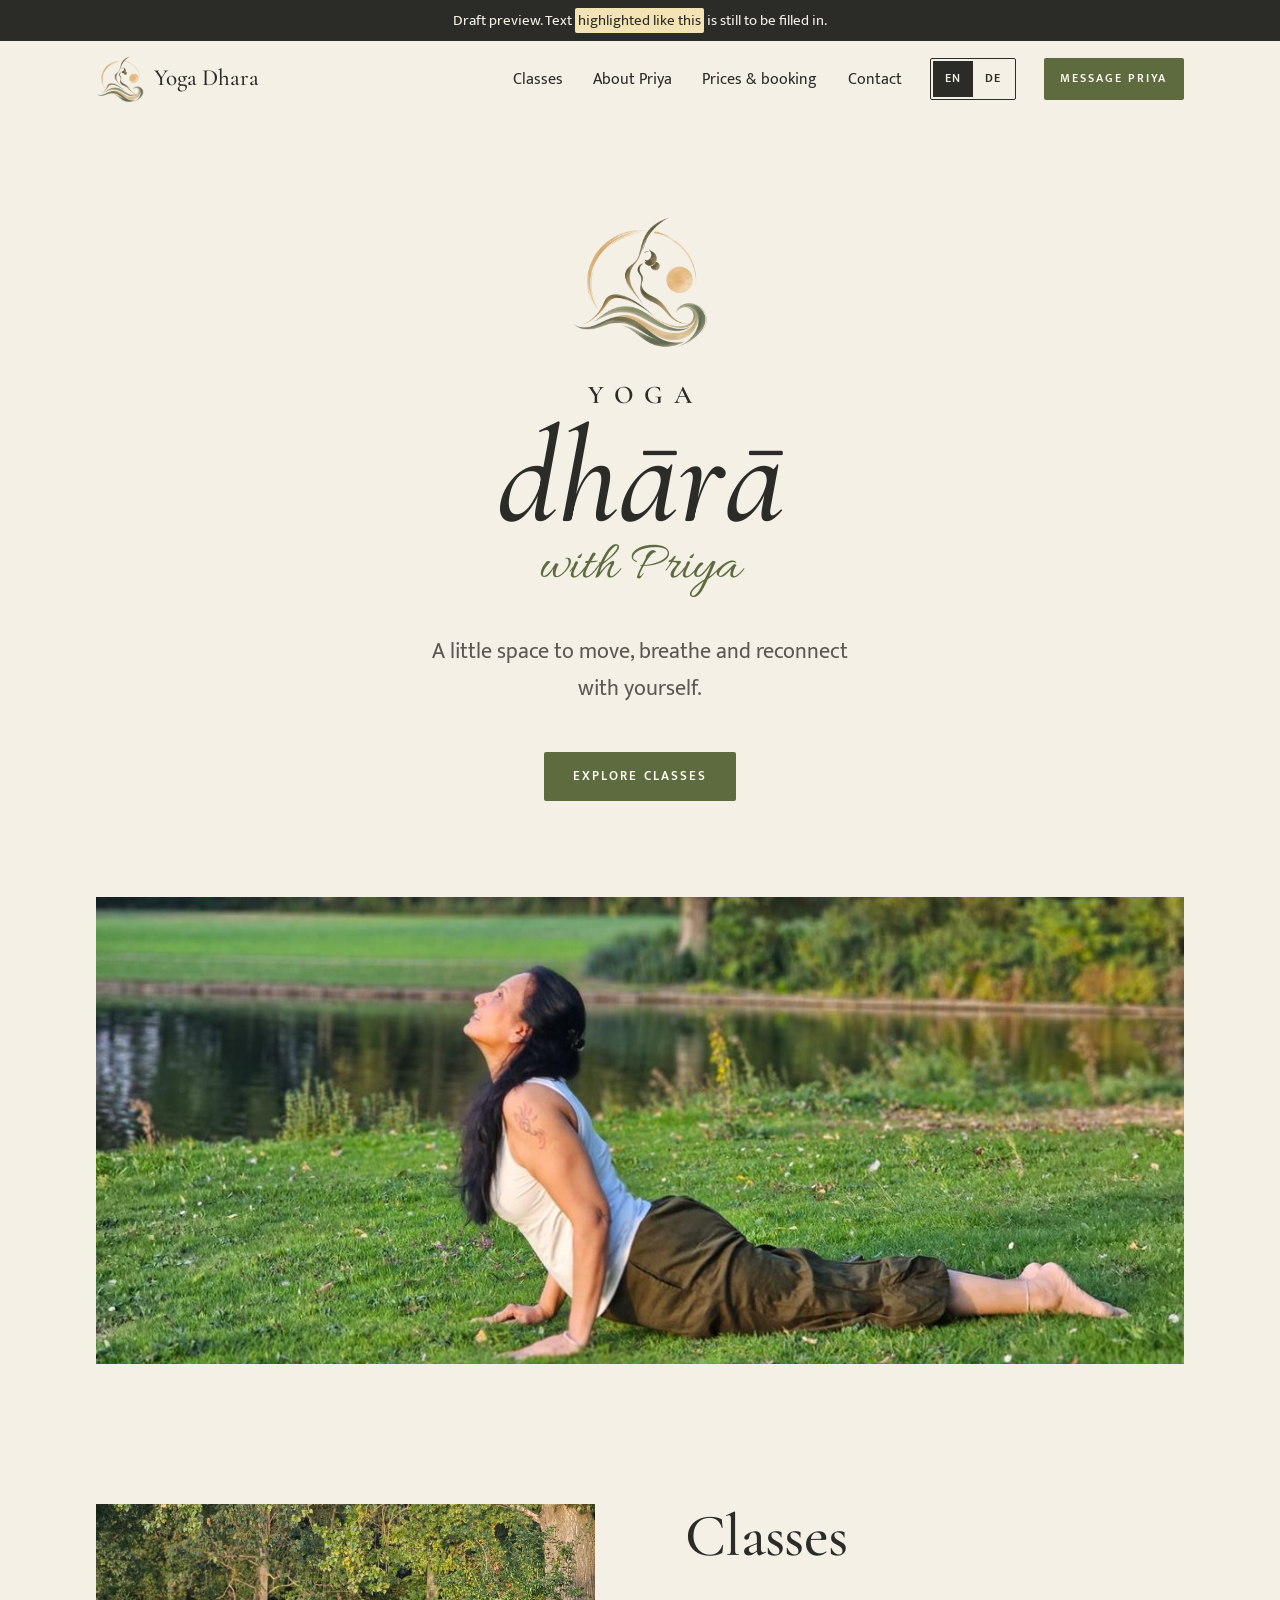
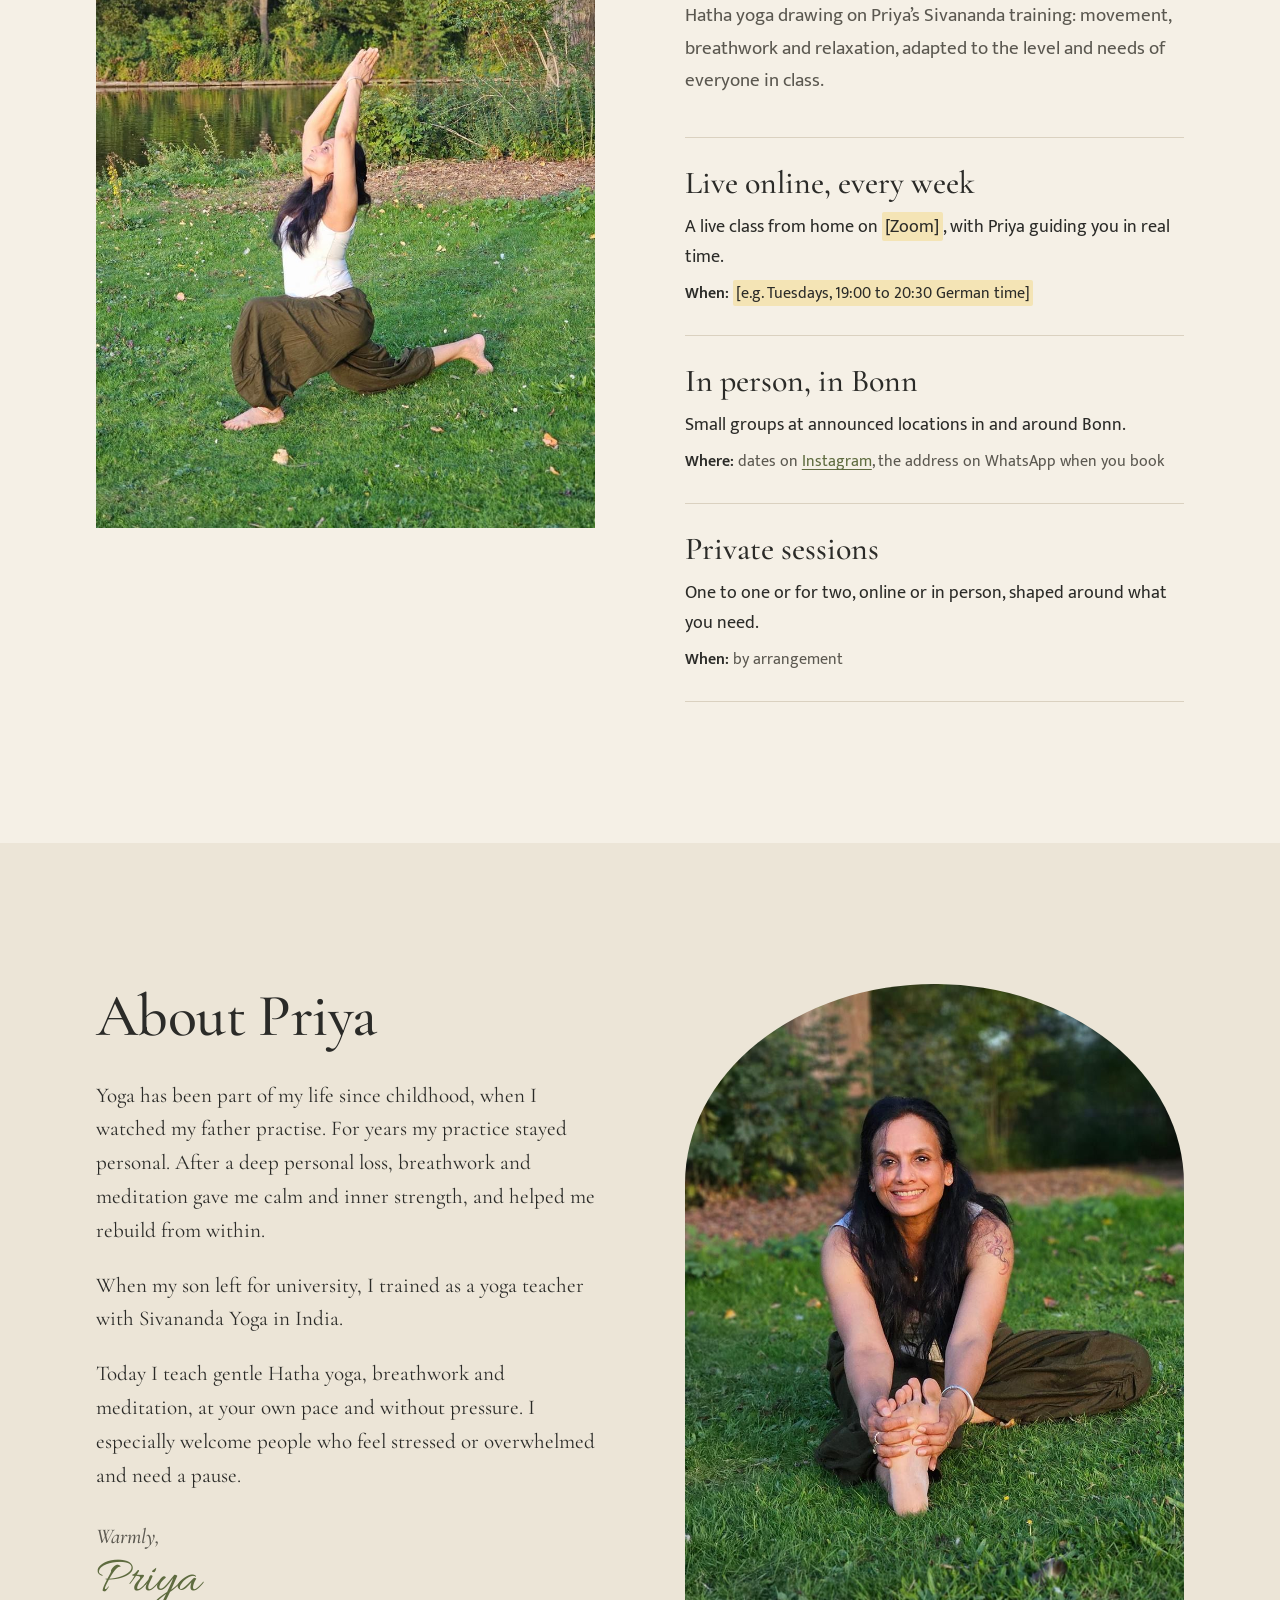
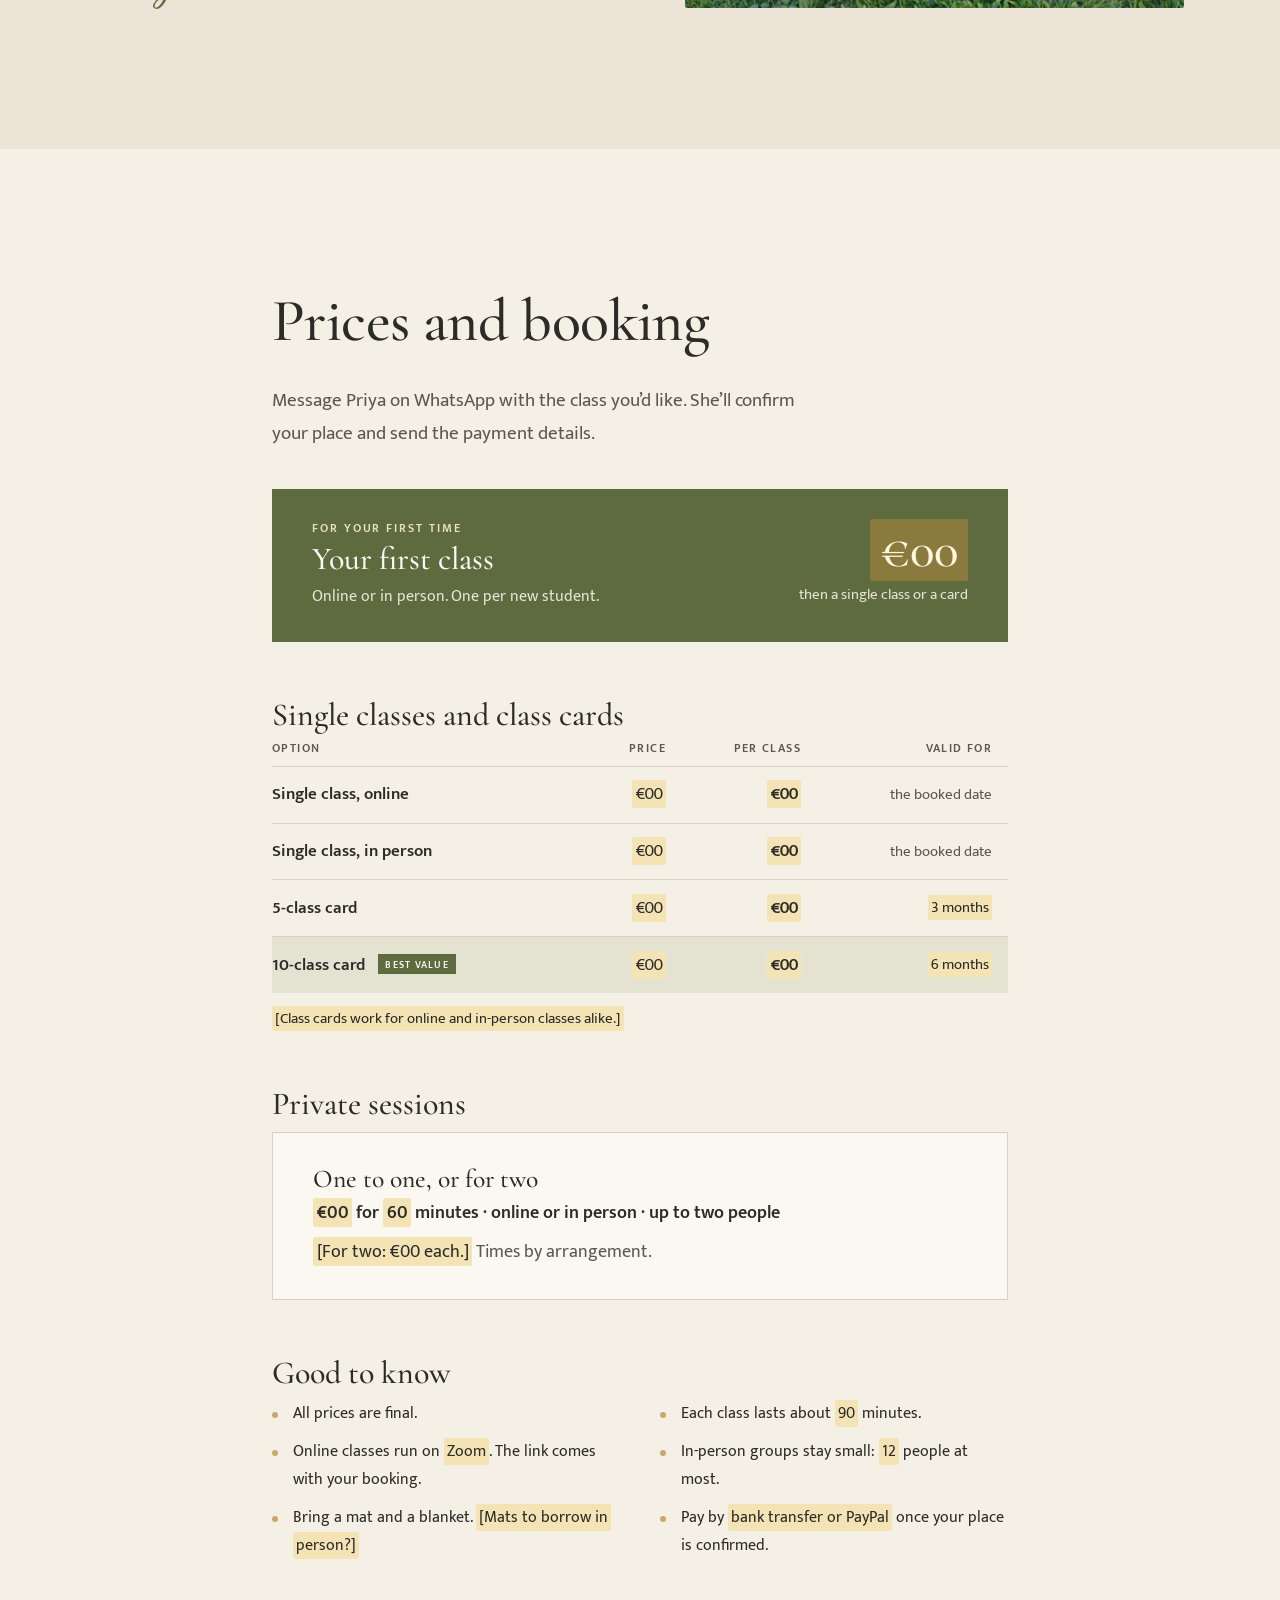
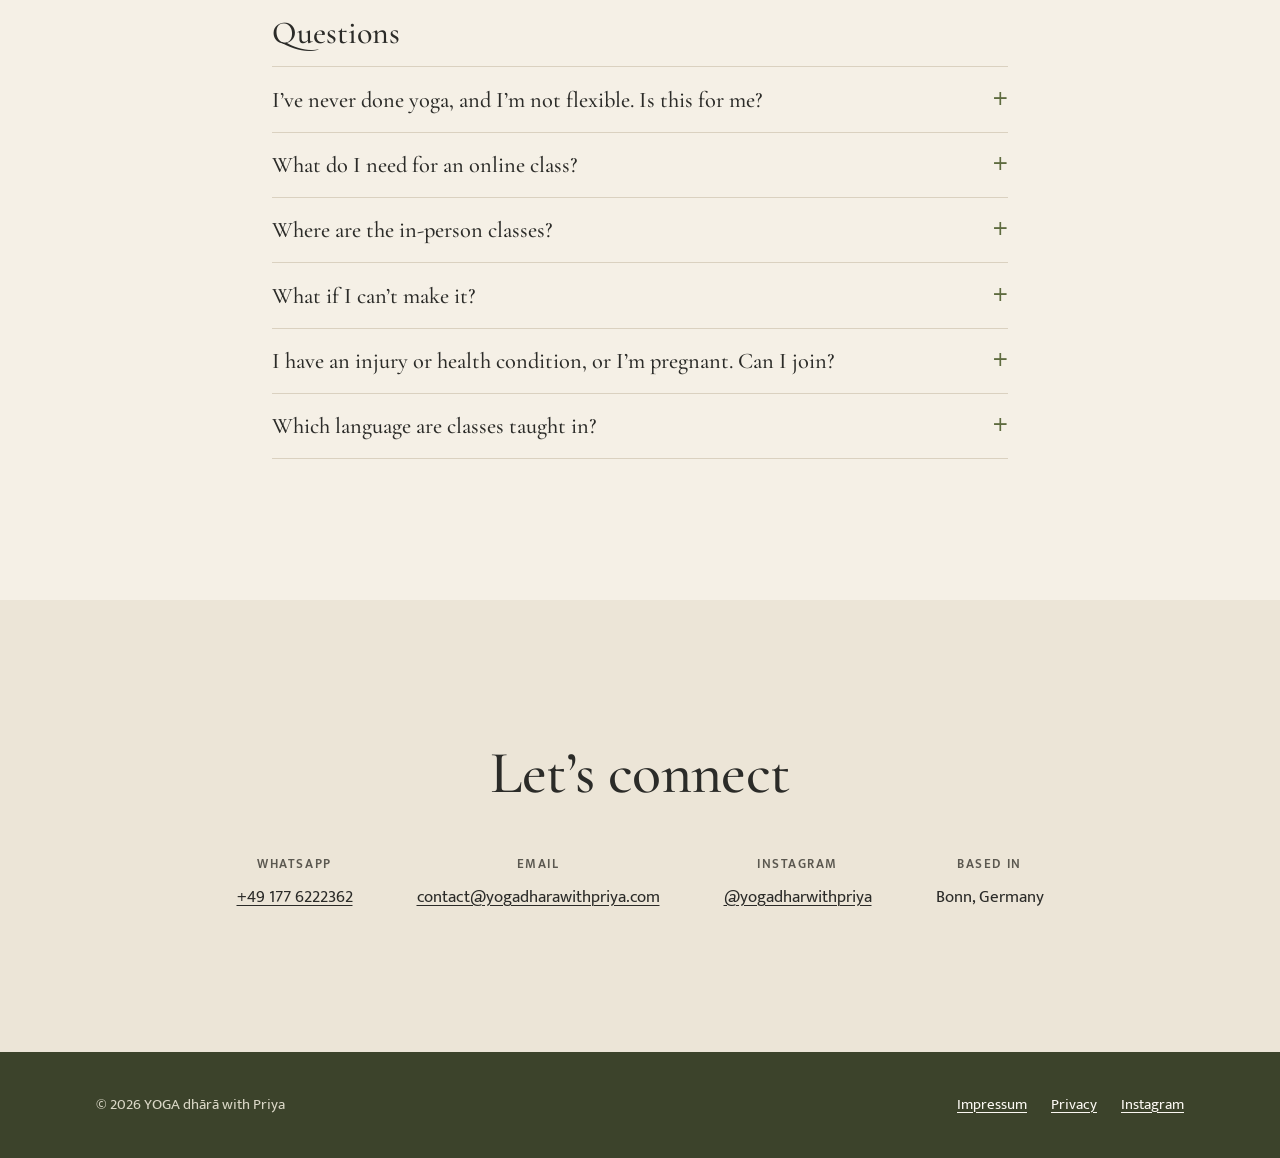
==== commit 81eb9831: "Priya's points 8-16: shorter text, "Let's connect", three photos - Contact details: contact@ email, " ====
--- a/index.html
+++ b/index.html
@@ -62,7 +62,7 @@
       <span aria-current="true" lang="en"><span aria-hidden="true">EN</span><span class="visually-hidden">English</span></span>
       <a href="de/" hreflang="de" lang="de"><span aria-hidden="true">DE</span><span class="visually-hidden">Deutsch</span></a>
     </nav>
-    <a class="btn btn-primary header-cta" href="https://wa.me/49XXXXXXXXXXX?text=Hi%20Priya%2C%20I%20found%20Yoga%20Dhara%20online%20and%20I%27d%20like%20to%20book%20a%20class." target="_blank" rel="noopener">Message Priya</a>
+    <a class="btn btn-primary header-cta" href="https://wa.me/491776222362?text=Hi%20Priya%2C%20I%20found%20Yoga%20Dhara%20online%20and%20I%27d%20like%20to%20book%20a%20class." target="_blank" rel="noopener">Message Priya</a>
   </div>
 </header>
 
@@ -101,18 +101,18 @@
         <div class="offers">
           <article class="offer">
             <h3>Live online, every week</h3>
-            <p>Practise at home, guided in real time on <mark class="todo">[Zoom]</mark>. It’s a live class, not a recording, so Priya can see you, help with your posture and answer your questions as you go.</p>
+            <p>A live class from home on <mark class="todo">[Zoom]</mark>, with Priya guiding you in real time.</p>
             <p class="when"><strong>When:</strong> <mark class="todo">[e.g. Tuesdays, 19:00 to 20:30 German time]</mark></p>
           </article>
           <article class="offer">
-            <h3>In person, in <mark class="todo">[City]</mark></h3>
-            <p>Small groups, and the particular quiet of a room full of people breathing together. There’s no permanent studio yet, so classes meet at announced locations in or around <mark class="todo">[City]</mark>.</p>
-            <p class="when"><strong>Where:</strong> announced on <a href="https://www.instagram.com/yogadharawithpriya/" target="_blank" rel="noopener">Instagram</a>, with the exact address sent on WhatsApp when you book</p>
+            <h3>In person, in Bonn</h3>
+            <p>Small groups at announced locations in and around Bonn.</p>
+            <p class="when"><strong>Where:</strong> dates on <a href="https://www.instagram.com/yogadharwithpriya/" target="_blank" rel="noopener">Instagram</a>, the address on WhatsApp when you book</p>
           </article>
           <!-- Remove this block (and the private sessions price further down) if private sessions are not offered -->
           <article class="offer">
             <h3>Private sessions</h3>
-            <p>One to one, or for two, online or in person. Time for exactly what you came for: learning the basics properly, working towards a steady headstand, or a practice shaped around your body.</p>
+            <p>One to one or for two, online or in person, shaped around what you need.</p>
             <p class="when"><strong>When:</strong> by arrangement</p>
           </article>
         </div>
@@ -127,23 +127,16 @@
            alt="Priya smiling, seated on the grass and holding her foot in a forward stretch">
       <div>
         <h2 id="about-title">About Priya</h2>
-        <!-- Priya's own words, shortened. She plans a separate, shorter rewrite. -->
+        <!-- Priya's own words, about 90 words. She may rewrite it. -->
         <div class="letter">
-          <p>Yoga has been a quiet and constant presence in my life since childhood. I grew up watching my father practise regularly, and yoga has always felt familiar, something that was part of me even before I fully understood it.</p>
-          <p>Over the years my practice stayed personal. After a deep personal loss, it became more than a physical practice: through breathwork and meditation it gave me stability, calm and inner strength, and helped me rebuild from within.</p>
-          <p>When my son left for university, I finally took the step and trained as a yoga teacher with Sivananda Yoga in India.</p>
-          <p>Today my teaching is gentle, structured and spiritual. I don’t focus on weight loss or perfect postures. I help people find balance, inner strength and calm through breath, gentle Hatha yoga and meditation, at their own pace and without pressure.</p>
-          <p>I feel especially drawn to people experiencing stress and mental overwhelm. Through yoga, I hope to offer a pause: a moment of stillness, awareness and restoration.</p>
+          <p>Yoga has been part of my life since childhood, when I watched my father practise. For years my practice stayed personal. After a deep personal loss, breathwork and meditation gave me calm and inner strength, and helped me rebuild from within.</p>
+          <p>When my son left for university, I trained as a yoga teacher with Sivananda Yoga in India.</p>
+          <p>Today I teach gentle Hatha yoga, breathwork and meditation, at your own pace and without pressure. I especially welcome people who feel stressed or overwhelmed and need a pause.</p>
           <p class="signoff">Warmly,<span class="signature">Priya</span></p>
         </div>
       </div>
     </div>
 
-    <div class="wrap practice">
-      <img class="tall" src="assets/img/practice-4.jpg" width="720" height="960" loading="lazy" alt="Priya in a side angle stretch, one arm reaching to the sky, smiling upwards">
-      <img class="wide" src="assets/img/practice-6.jpg" width="1200" height="900" loading="lazy" alt="Priya in a twisting side angle pose with her hands in prayer, smiling">
-      <img class="tall" src="assets/img/practice-3.jpg" width="720" height="960" loading="lazy" alt="Priya smiling upwards in a gentle backbend on the grass">
-    </div>
   </section>
 
   <!-- PRICES AND BOOKING -->
@@ -156,7 +149,7 @@
         <div>
           <p class="offer-for">For your first time</p>
           <h3>Your first class</h3>
-          <p>Online or in person, with no commitment: come once and see how it feels. One per new student.</p>
+          <p>Online or in person. One per new student.</p>
         </div>
         <div class="price-tag">
           <span class="amount"><mark class="todo">€00</mark></span>
@@ -165,7 +158,6 @@
       </div>
 
       <h3 class="price-group">Single classes and class cards</h3>
-      <p class="group-intro">Come when it suits you. A card brings the price of each class down.</p>
       <div class="table-wrap">
         <table class="price-table">
           <thead>
@@ -186,12 +178,12 @@
       <div class="private-offer">
         <h4>One to one, or for two</h4>
         <p class="private-terms"><mark class="todo">€00</mark> for <mark class="todo">60</mark> minutes · online or in person · up to two people</p>
-        <p>Built around your body, your questions and your pace. <mark class="todo">[For two, that’s €00 each.]</mark> Priya will find a time with you once you’re in touch.</p>
+        <p><mark class="todo">[For two: €00 each.]</mark> Times by arrangement.</p>
       </div>
 
       <h3 class="price-group">Good to know</h3>
       <ul class="good-to-know">
-        <li>All prices are final. Nothing is added on top.</li>
+        <li>All prices are final.</li>
         <li>Each class lasts about <mark class="todo">90</mark> minutes.</li>
         <li>Online classes run on <mark class="todo">Zoom</mark>. The link comes with your booking.</li>
         <li>In-person groups stay small: <mark class="todo">12</mark> people at most.</li>
@@ -203,15 +195,15 @@
       <div class="faq">
         <details>
           <summary>I’ve never done yoga, and I’m not flexible. Is this for me?</summary>
-          <div><p>Yes. Flexibility comes with practice; it isn’t an entry requirement. Postures are taught step by step, with a gentler version always on offer. Just mention that you’re new when you book.</p></div>
+          <div><p>Yes. Every posture is taught step by step, with a gentler version on offer. Mention that you’re new when you book.</p></div>
         </details>
         <details>
           <summary>What do I need for an online class?</summary>
-          <div><p>A mat, a blanket for the relaxation, comfortable clothes and enough floor to lie down with your arms stretched out. A laptop or tablet works better than a phone: set it a little way off, at floor level, so Priya can see all of you. And practise on an empty stomach; about two hours after a meal is ideal.</p></div>
+          <div><p>A mat, a blanket, comfortable clothes and room to lie down. Set your laptop or tablet at floor level so Priya can see you, and practise on an empty stomach.</p></div>
         </details>
         <details>
           <summary>Where are the in-person classes?</summary>
-          <div><p>In and around <mark class="todo">[City]</mark>. There’s no permanent studio yet, so each class is held at an announced location. Dates go up on <a href="https://www.instagram.com/yogadharawithpriya/" target="_blank" rel="noopener">Instagram</a>, and you get the exact address on WhatsApp when you book.</p></div>
+          <div><p>At announced locations in and around Bonn. Dates are on <a href="https://www.instagram.com/yogadharwithpriya/" target="_blank" rel="noopener">Instagram</a>; you get the address on WhatsApp when you book.</p></div>
         </details>
         <details>
           <summary>What if I can’t make it?</summary>
@@ -219,7 +211,7 @@
         </details>
         <details>
           <summary>I have an injury or health condition, or I’m pregnant. Can I join?</summary>
-          <div><p>Please tell Priya before your first class, so she can suggest suitable variations. If you’re unsure whether yoga is right for you at the moment, check with your doctor first.</p></div>
+          <div><p>Please tell Priya before your first class so she can suggest variations. If you’re unsure, check with your doctor first.</p></div>
         </details>
         <details>
           <summary>Which language are classes taught in?</summary>
@@ -231,50 +223,14 @@
 
   <!-- CONTACT -->
   <section class="section band" id="contact" aria-labelledby="contact-title">
-    <div class="wrap split">
-      <img class="split-photo arch" src="assets/img/faq.jpg" width="720" height="960" loading="lazy"
-           alt="Priya in pigeon pose on a purple mat under a large tree, looking up">
-      <div>
-        <h2 id="contact-title">Contact</h2>
-        <p class="lede">WhatsApp is the quickest way to reach Priya. Say hello, tell her what you’d like to try, and she’ll reply personally.</p>
-
-        <form class="compose" id="compose" data-wa="49XXXXXXXXXXX" novalidate
-              data-template="Hi Priya, I'm {name}. I found Yoga Dhara online and I'm interested in {interest}."
-              data-name-missing="Add your name so Priya knows who's writing.">
-          <div class="field">
-            <label for="c-name">Your name</label>
-            <input id="c-name" name="name" type="text" autocomplete="given-name" required>
-          </div>
-          <div class="field">
-            <label for="c-interest">I’m interested in</label>
-            <select id="c-interest" name="interest">
-              <option>trying a first class</option>
-              <option>the weekly online classes</option>
-              <option>an in-person class</option>
-              <option>a private session</option>
-              <option>something else</option>
-            </select>
-          </div>
-          <div class="field">
-            <label for="c-msg">Message (optional)</label>
-            <textarea id="c-msg" name="message" placeholder="Anything Priya should know, e.g. that you’re new to yoga, or about an injury"></textarea>
-          </div>
-          <button class="btn btn-primary" type="submit">
-            <svg viewBox="0 0 24 24" aria-hidden="true"><path d="M12 3a9 9 0 0 0-7.8 13.5L3 21l4.6-1.2A9 9 0 1 0 12 3z" fill="none" stroke="currentColor" stroke-width="1.8" stroke-linejoin="round"/></svg>
-            Continue in WhatsApp
-          </button>
-          <p class="compose-note">This form doesn’t send or store anything. It opens WhatsApp with your message written out, so you can read it before you send it.</p>
-        </form>
-
-        <div class="direct">
-          <dl>
-            <div><dt>WhatsApp</dt><dd><a href="https://wa.me/49XXXXXXXXXXX" target="_blank" rel="noopener"><mark class="todo">+49 XXX XXXXXXX</mark></a></dd></div>
-            <div><dt>Email</dt><dd><a href="mailto:hello@yogadharawithpriya.com">hello@yogadharawithpriya.com</a></dd></div>
-            <div><dt>Instagram</dt><dd><a href="https://www.instagram.com/yogadharawithpriya/" target="_blank" rel="noopener">@yogadharawithpriya</a></dd></div>
-            <div><dt>Based in</dt><dd><mark class="todo">[City]</mark>, Germany</dd></div>
-          </dl>
-        </div>
-      </div>
+    <div class="wrap connect">
+      <h2 id="contact-title">Let’s connect</h2>
+      <dl>
+        <div><dt>WhatsApp</dt><dd><a href="https://wa.me/491776222362" target="_blank" rel="noopener">+49 177 6222362</a></dd></div>
+        <div><dt>Email</dt><dd><a href="mailto:contact@yogadharawithpriya.com">contact@yogadharawithpriya.com</a></dd></div>
+        <div><dt>Instagram</dt><dd><a href="https://www.instagram.com/yogadharwithpriya/" target="_blank" rel="noopener">@yogadharwithpriya</a></dd></div>
+        <div><dt>Based in</dt><dd>Bonn, Germany</dd></div>
+      </dl>
     </div>
   </section>
 </main>
@@ -286,14 +242,14 @@
       <ul>
         <li><a href="impressum.html">Impressum</a></li>
         <li><a href="privacy.html">Privacy</a></li>
-        <li><a href="https://www.instagram.com/yogadharawithpriya/" target="_blank" rel="noopener">Instagram</a></li>
+        <li><a href="https://www.instagram.com/yogadharwithpriya/" target="_blank" rel="noopener">Instagram</a></li>
       </ul>
     </div>
   </div>
 </footer>
 
 <div class="wa-bar is-hidden" id="wa-bar">
-  <a class="btn btn-primary" href="https://wa.me/49XXXXXXXXXXX?text=Hi%20Priya%2C%20I%20found%20Yoga%20Dhara%20online%20and%20I%27d%20like%20to%20book%20a%20class." target="_blank" rel="noopener">
+  <a class="btn btn-primary" href="https://wa.me/491776222362?text=Hi%20Priya%2C%20I%20found%20Yoga%20Dhara%20online%20and%20I%27d%20like%20to%20book%20a%20class." target="_blank" rel="noopener">
     <svg viewBox="0 0 24 24" aria-hidden="true"><path d="M12 3a9 9 0 0 0-7.8 13.5L3 21l4.6-1.2A9 9 0 1 0 12 3z" fill="none" stroke="currentColor" stroke-width="1.8" stroke-linejoin="round"/></svg>
     Message Priya on WhatsApp
   </a>
--- a/assets/css/site.css
+++ b/assets/css/site.css
@@ -199,17 +199,6 @@
 .offer .when { color: var(--ink-soft); font-size: 0.98rem; margin: 0; }
 .offer .when strong { font-weight: 600; color: var(--ink); }
 
-/* Photos of Priya's practice: one landscape, two portraits, all the same height */
-.practice { display: grid; grid-template-columns: 9fr 16fr 9fr; gap: 1rem; align-items: start; }
-.practice img { width: 100%; height: auto; object-fit: cover; background: var(--cream-deep); }
-.practice .wide { aspect-ratio: 4 / 3; }
-.practice .tall { aspect-ratio: 3 / 4; }
-.split + .practice { margin-top: clamp(3rem, 7vw, 5.5rem); }
-@media (max-width: 40rem) {
-  .practice { grid-template-columns: 1fr 1fr; gap: 0.6rem; }
-  .practice .wide { grid-column: 1 / -1; grid-row: 1; }
-}
-
 /* About: Priya's letter, in her own words */
 .letter { font: 400 1.32rem/1.6 var(--serif); color: var(--ink); max-width: 34rem; }
 .letter p { margin-bottom: 1em; }
@@ -281,23 +270,14 @@
   .price-table .best > * { background: none; }
 }
 
-/* Contact */
-.compose { display: grid; gap: 1.1rem; margin-top: 2rem; max-width: 32rem; }
-.field label { display: block; font-weight: 600; margin-bottom: 0.35rem; font-size: 0.98rem; }
-.field input, .field select, .field textarea {
-  width: 100%; font: 400 1.05rem/1.4 var(--sans); color: var(--ink);
-  background: var(--paper); border: 1px solid var(--line); border-radius: 2px; padding: 0.75rem 0.9rem;
-}
-.field textarea { min-height: 7rem; resize: vertical; }
-.field input:focus, .field select:focus, .field textarea:focus { outline: none; border-color: var(--olive); box-shadow: 0 0 0 1px var(--olive); }
-.compose .btn { justify-self: start; }
-.compose-note { font-size: 0.92rem; margin: 0; color: var(--ink-soft); }
-.direct { margin-top: 3rem; padding-top: 2rem; border-top: 1px solid var(--line); }
-.direct dl { margin: 0; display: grid; grid-template-columns: repeat(2, minmax(0, 1fr)); gap: 1.25rem 2rem; }
-.direct dt { color: var(--ink-soft); font-size: 0.8rem; font-weight: 600; letter-spacing: 0.12em; text-transform: uppercase; }
-.direct dd { margin: 0.15rem 0 0; font-size: 1.08rem; overflow-wrap: anywhere; }
-.direct a { color: var(--ink); }
-@media (max-width: 40rem) { .direct dl { grid-template-columns: 1fr; } }
+/* Contact: "Let's connect", just the details */
+.connect { text-align: center; }
+.connect dl { margin: clamp(2rem, 5vw, 3rem) auto 0; display: flex; flex-wrap: wrap; justify-content: center; gap: 2rem clamp(2rem, 5vw, 4rem); }
+.connect dl > div { min-width: 0; }
+.connect dt { color: var(--ink-soft); font-size: 0.8rem; font-weight: 600; letter-spacing: 0.12em; text-transform: uppercase; }
+.connect dd { margin: 0.4rem 0 0; font-size: 1.08rem; overflow-wrap: anywhere; }
+.connect a { color: var(--ink); }
+@media (max-width: 30rem) { .connect dl { flex-direction: column; align-items: center; } }
 
 /* Footer */
 .site-footer { background: var(--olive-deep); color: #D9D6C5; padding-block: 2.5rem; font-size: 0.95rem; }
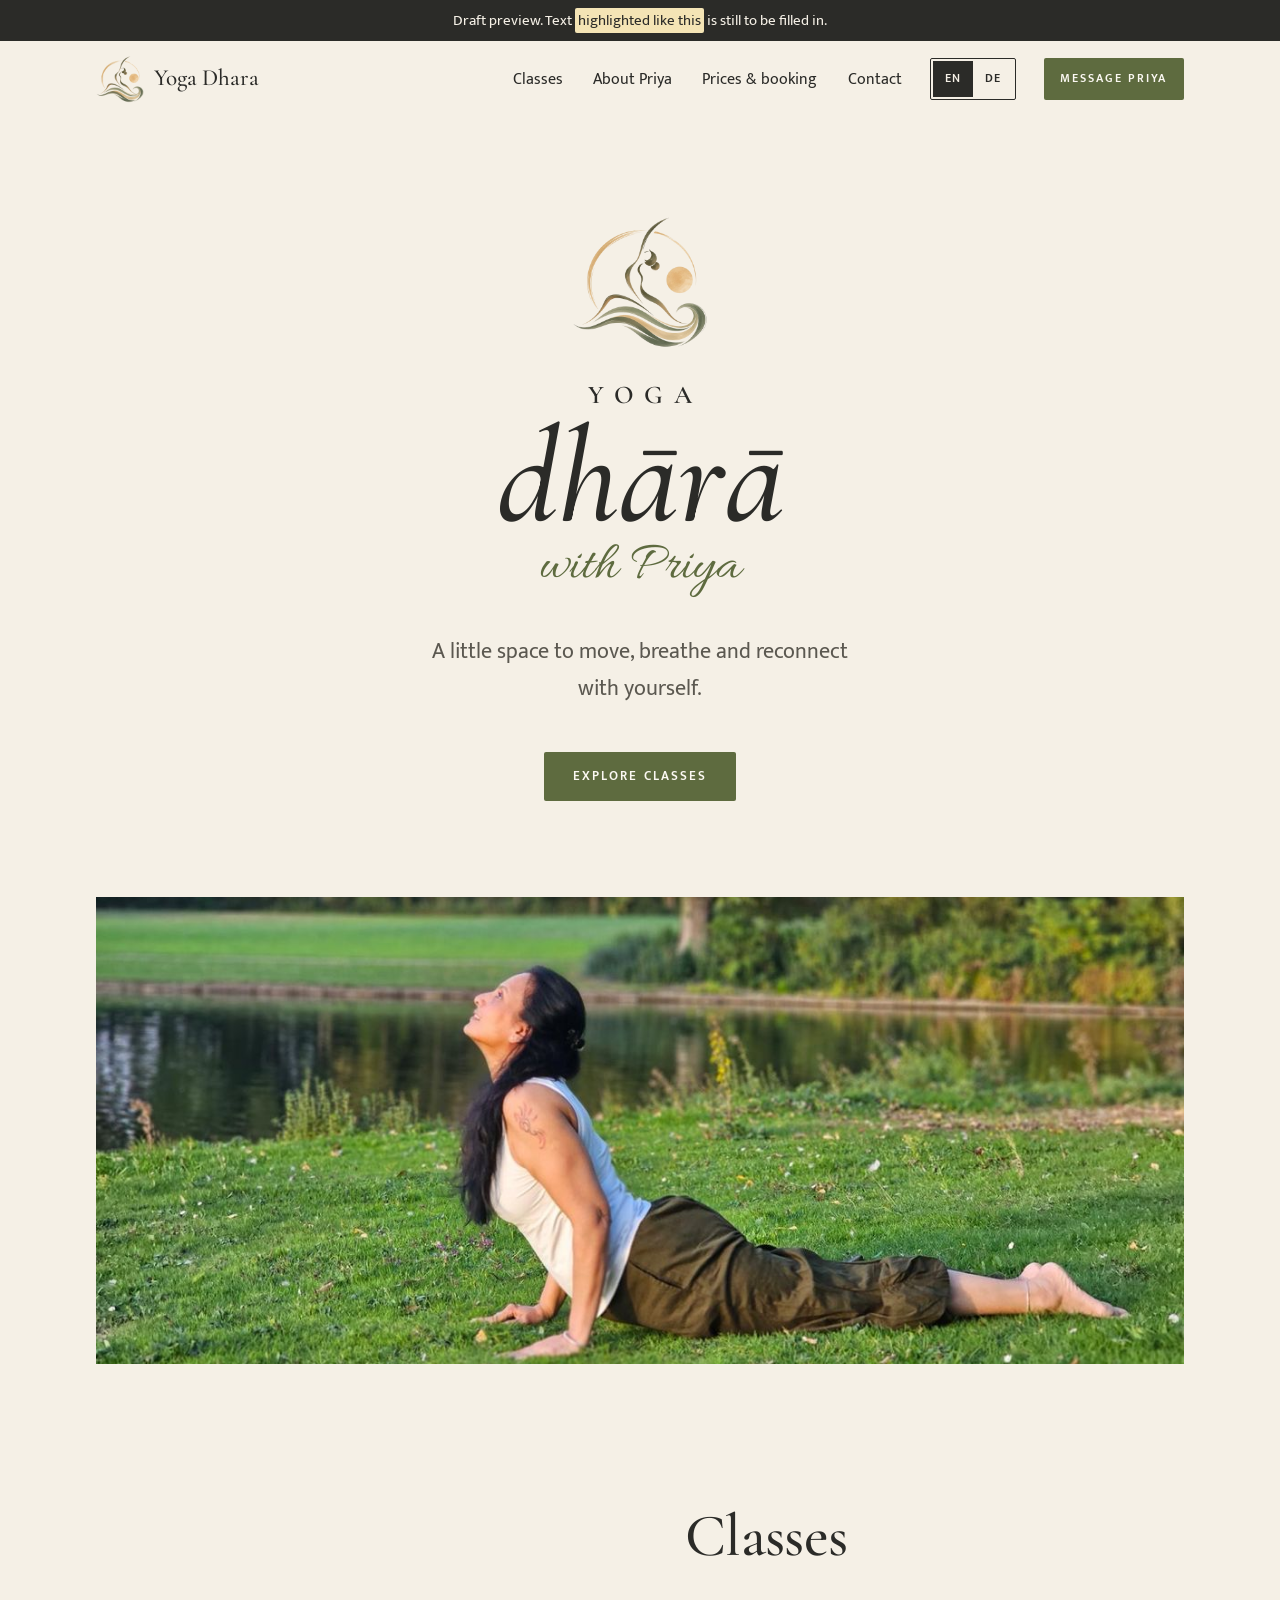
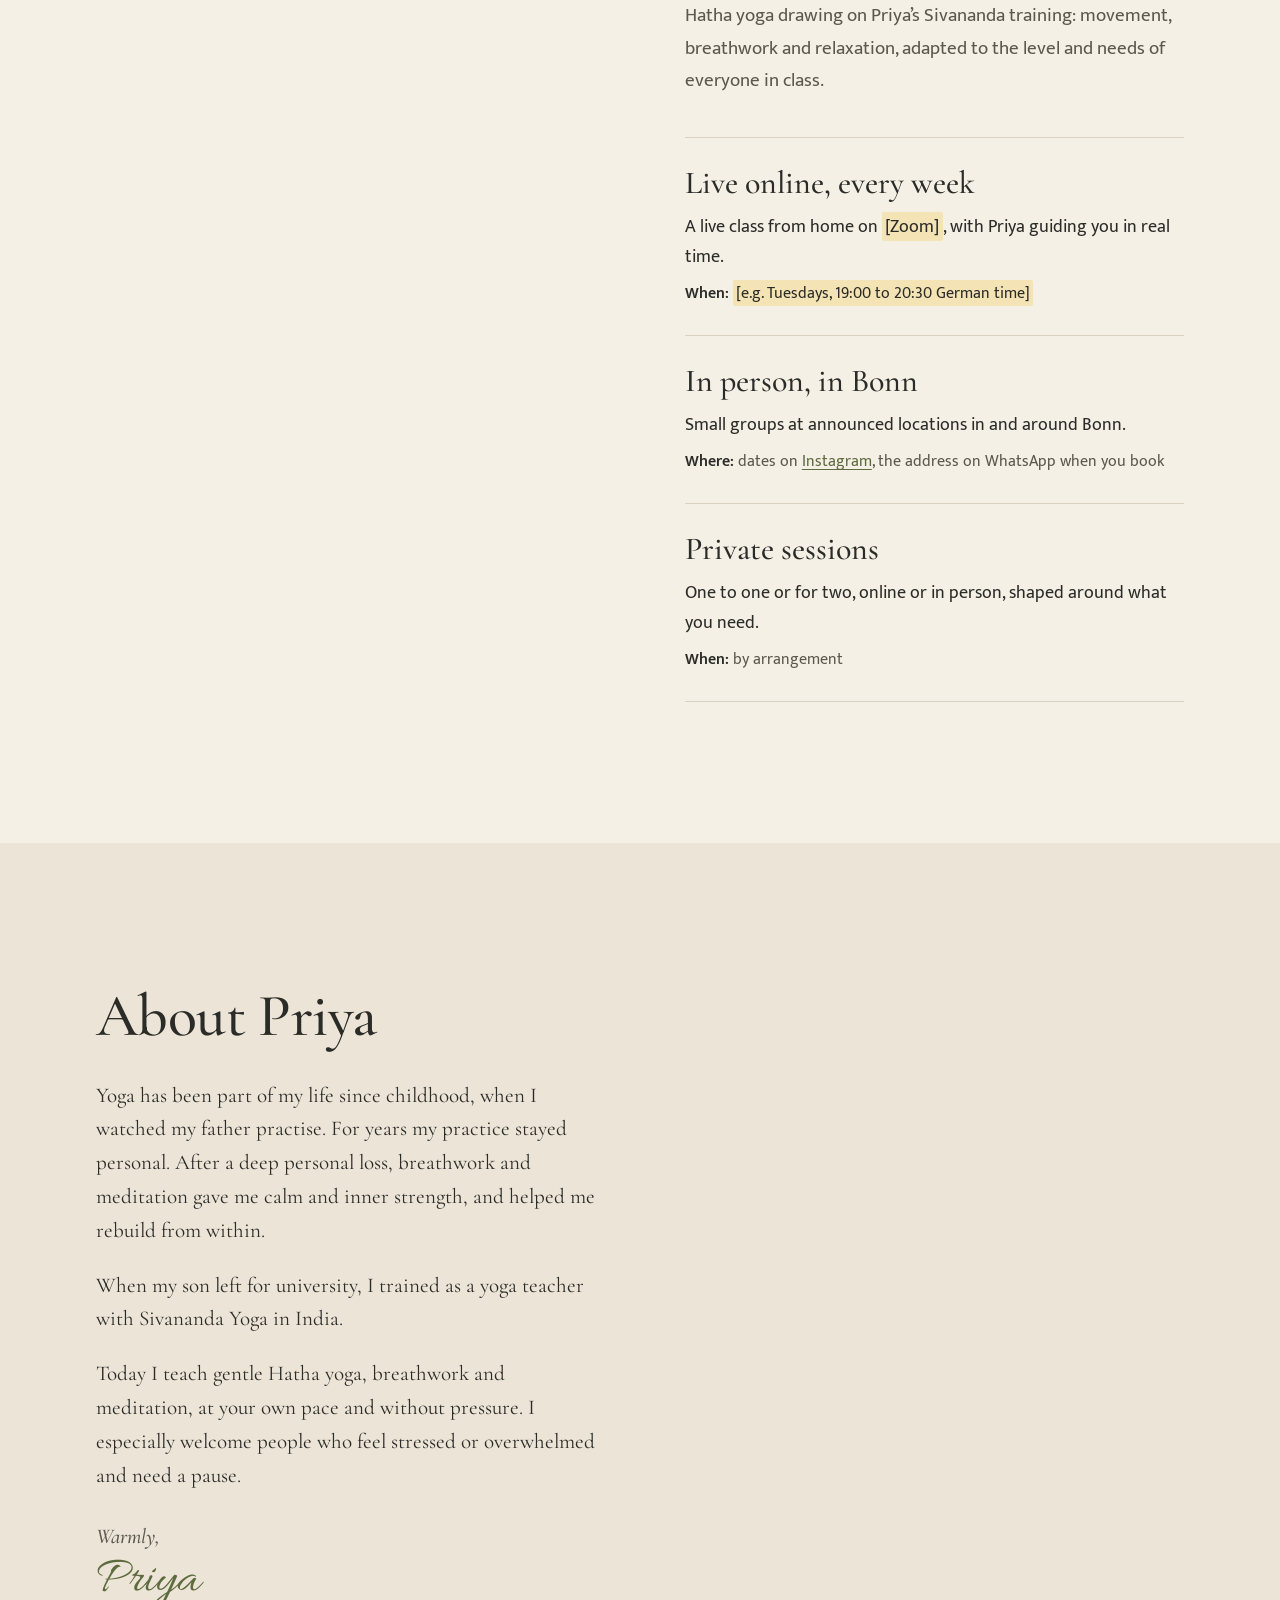
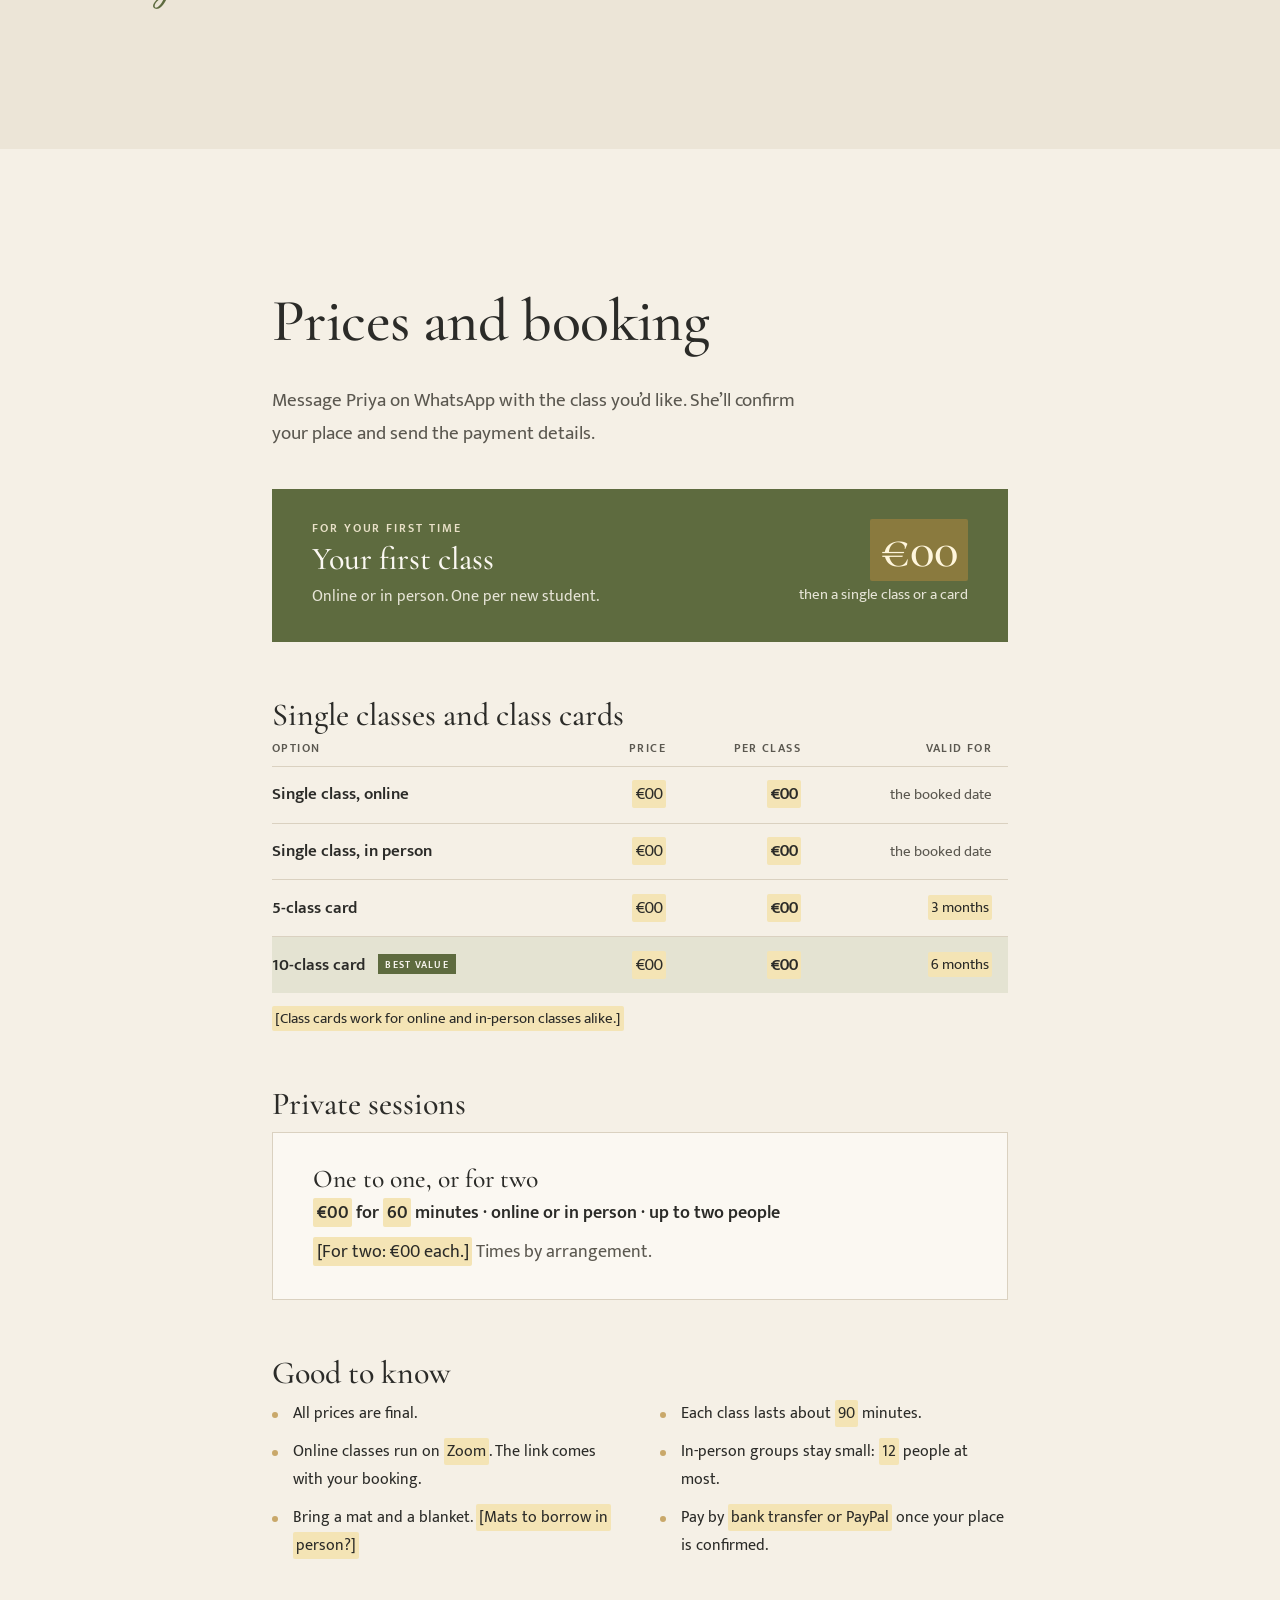
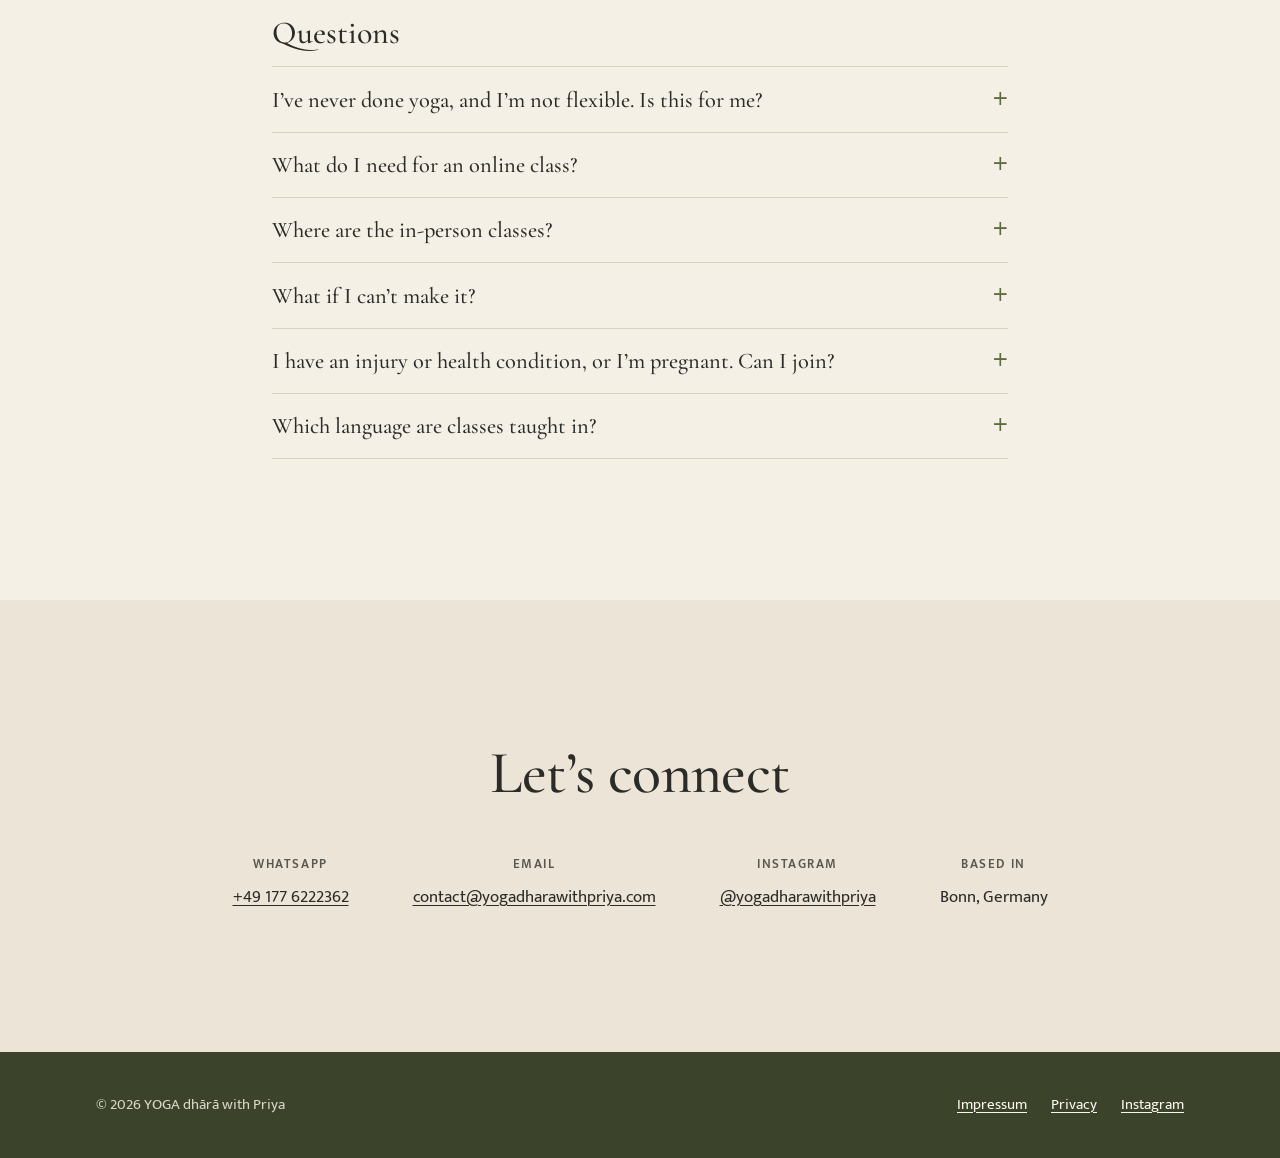
==== commit 66d26d8b: "Use the confirmed Instagram handle @yogadharawithpriya Co-Authored-By: Claude Opus 5.5 <noreply@anth" ====
--- a/index.html
+++ b/index.html
@@ -81,7 +81,7 @@
         <span class="wm-with">with Priya</span>
       </h1>
       <p class="hero-line">A little space to move, breathe and reconnect with yourself.</p>
-      <a class="btn btn-primary" href="#classes">Explore classes</a>
+      <a class="btn btn-primary" id="hero-cta" href="#classes">Explore classes</a>
     </div>
   </section>
 
@@ -107,7 +107,7 @@
           <article class="offer">
             <h3>In person, in Bonn</h3>
             <p>Small groups at announced locations in and around Bonn.</p>
-            <p class="when"><strong>Where:</strong> dates on <a href="https://www.instagram.com/yogadharwithpriya/" target="_blank" rel="noopener">Instagram</a>, the address on WhatsApp when you book</p>
+            <p class="when"><strong>Where:</strong> dates on <a href="https://www.instagram.com/yogadharawithpriya/" target="_blank" rel="noopener">Instagram</a>, the address on WhatsApp when you book</p>
           </article>
           <!-- Remove this block (and the private sessions price further down) if private sessions are not offered -->
           <article class="offer">
@@ -203,7 +203,7 @@
         </details>
         <details>
           <summary>Where are the in-person classes?</summary>
-          <div><p>At announced locations in and around Bonn. Dates are on <a href="https://www.instagram.com/yogadharwithpriya/" target="_blank" rel="noopener">Instagram</a>; you get the address on WhatsApp when you book.</p></div>
+          <div><p>At announced locations in and around Bonn. Dates are on <a href="https://www.instagram.com/yogadharawithpriya/" target="_blank" rel="noopener">Instagram</a>; you get the address on WhatsApp when you book.</p></div>
         </details>
         <details>
           <summary>What if I can’t make it?</summary>
@@ -228,7 +228,7 @@
       <dl>
         <div><dt>WhatsApp</dt><dd><a href="https://wa.me/491776222362" target="_blank" rel="noopener">+49 177 6222362</a></dd></div>
         <div><dt>Email</dt><dd><a href="mailto:contact@yogadharawithpriya.com">contact@yogadharawithpriya.com</a></dd></div>
-        <div><dt>Instagram</dt><dd><a href="https://www.instagram.com/yogadharwithpriya/" target="_blank" rel="noopener">@yogadharwithpriya</a></dd></div>
+        <div><dt>Instagram</dt><dd><a href="https://www.instagram.com/yogadharawithpriya/" target="_blank" rel="noopener">@yogadharawithpriya</a></dd></div>
         <div><dt>Based in</dt><dd>Bonn, Germany</dd></div>
       </dl>
     </div>
@@ -242,7 +242,7 @@
       <ul>
         <li><a href="impressum.html">Impressum</a></li>
         <li><a href="privacy.html">Privacy</a></li>
-        <li><a href="https://www.instagram.com/yogadharwithpriya/" target="_blank" rel="noopener">Instagram</a></li>
+        <li><a href="https://www.instagram.com/yogadharawithpriya/" target="_blank" rel="noopener">Instagram</a></li>
       </ul>
     </div>
   </div>
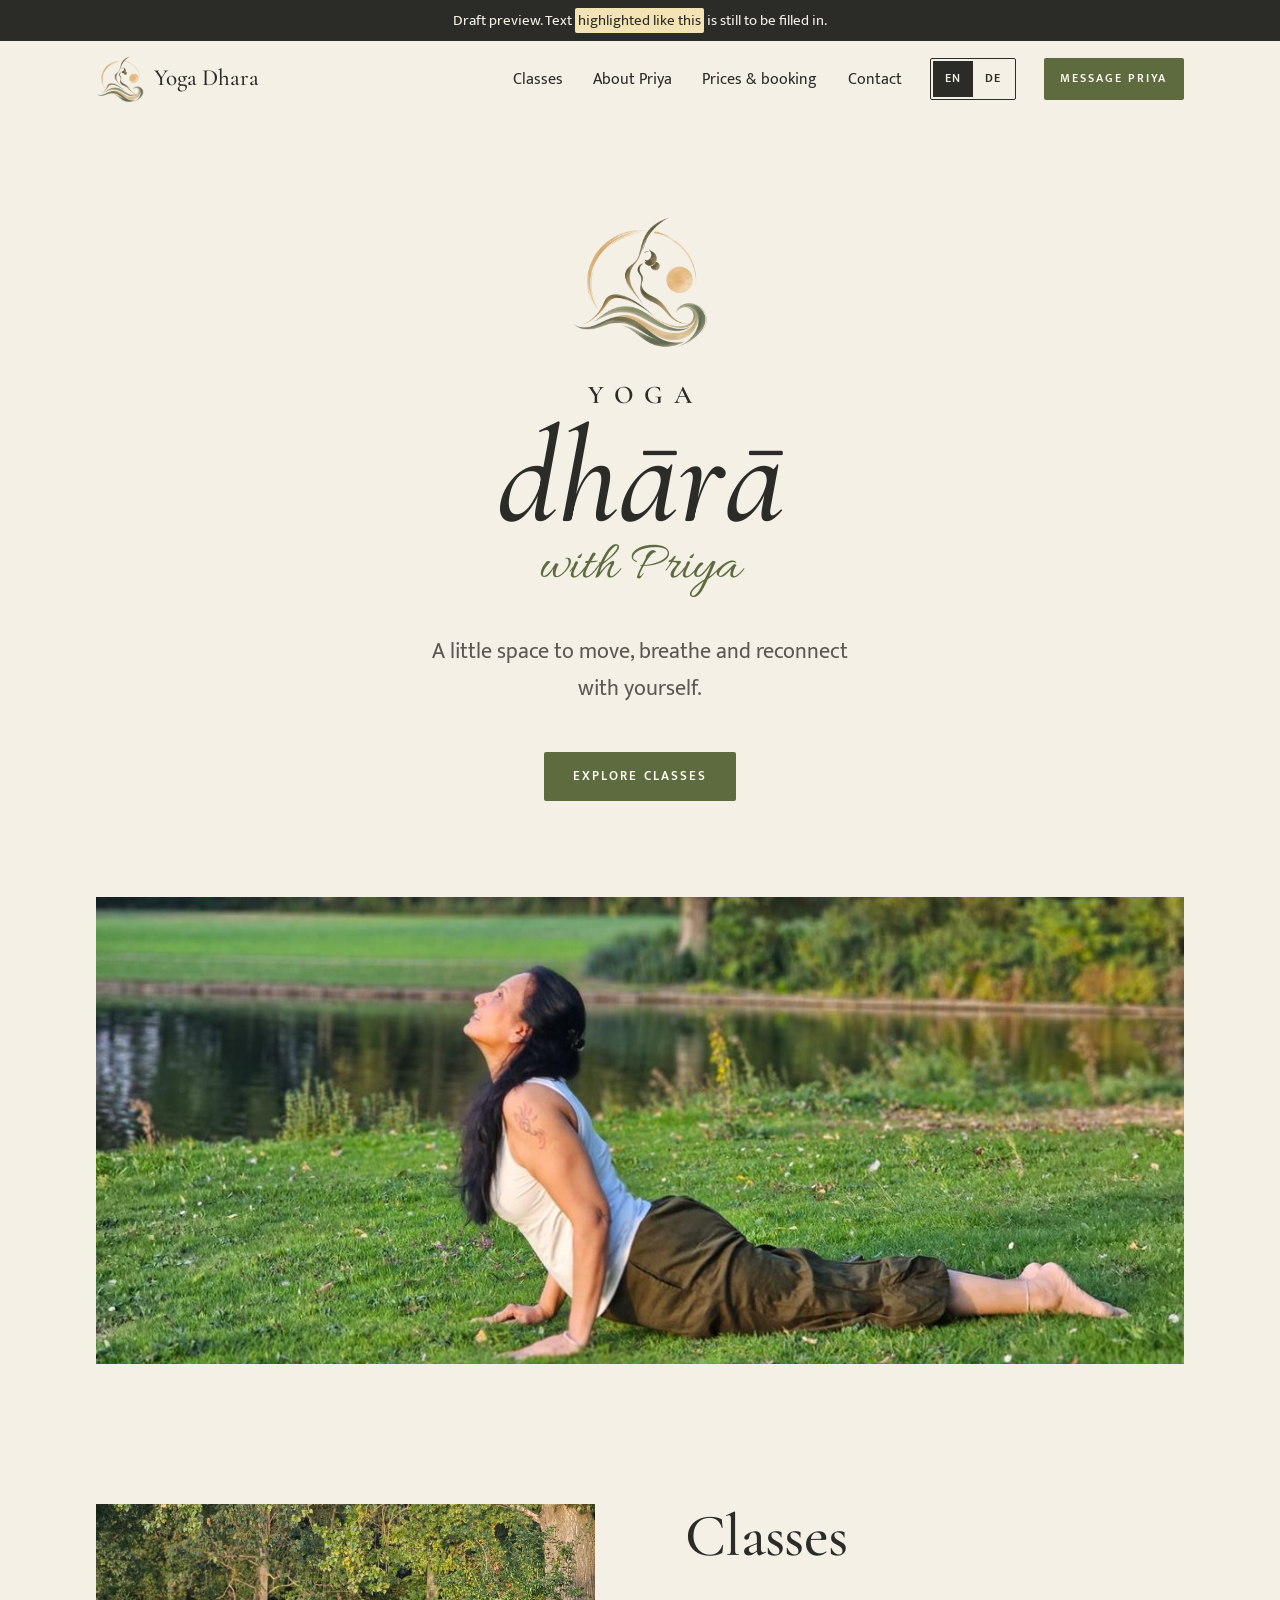
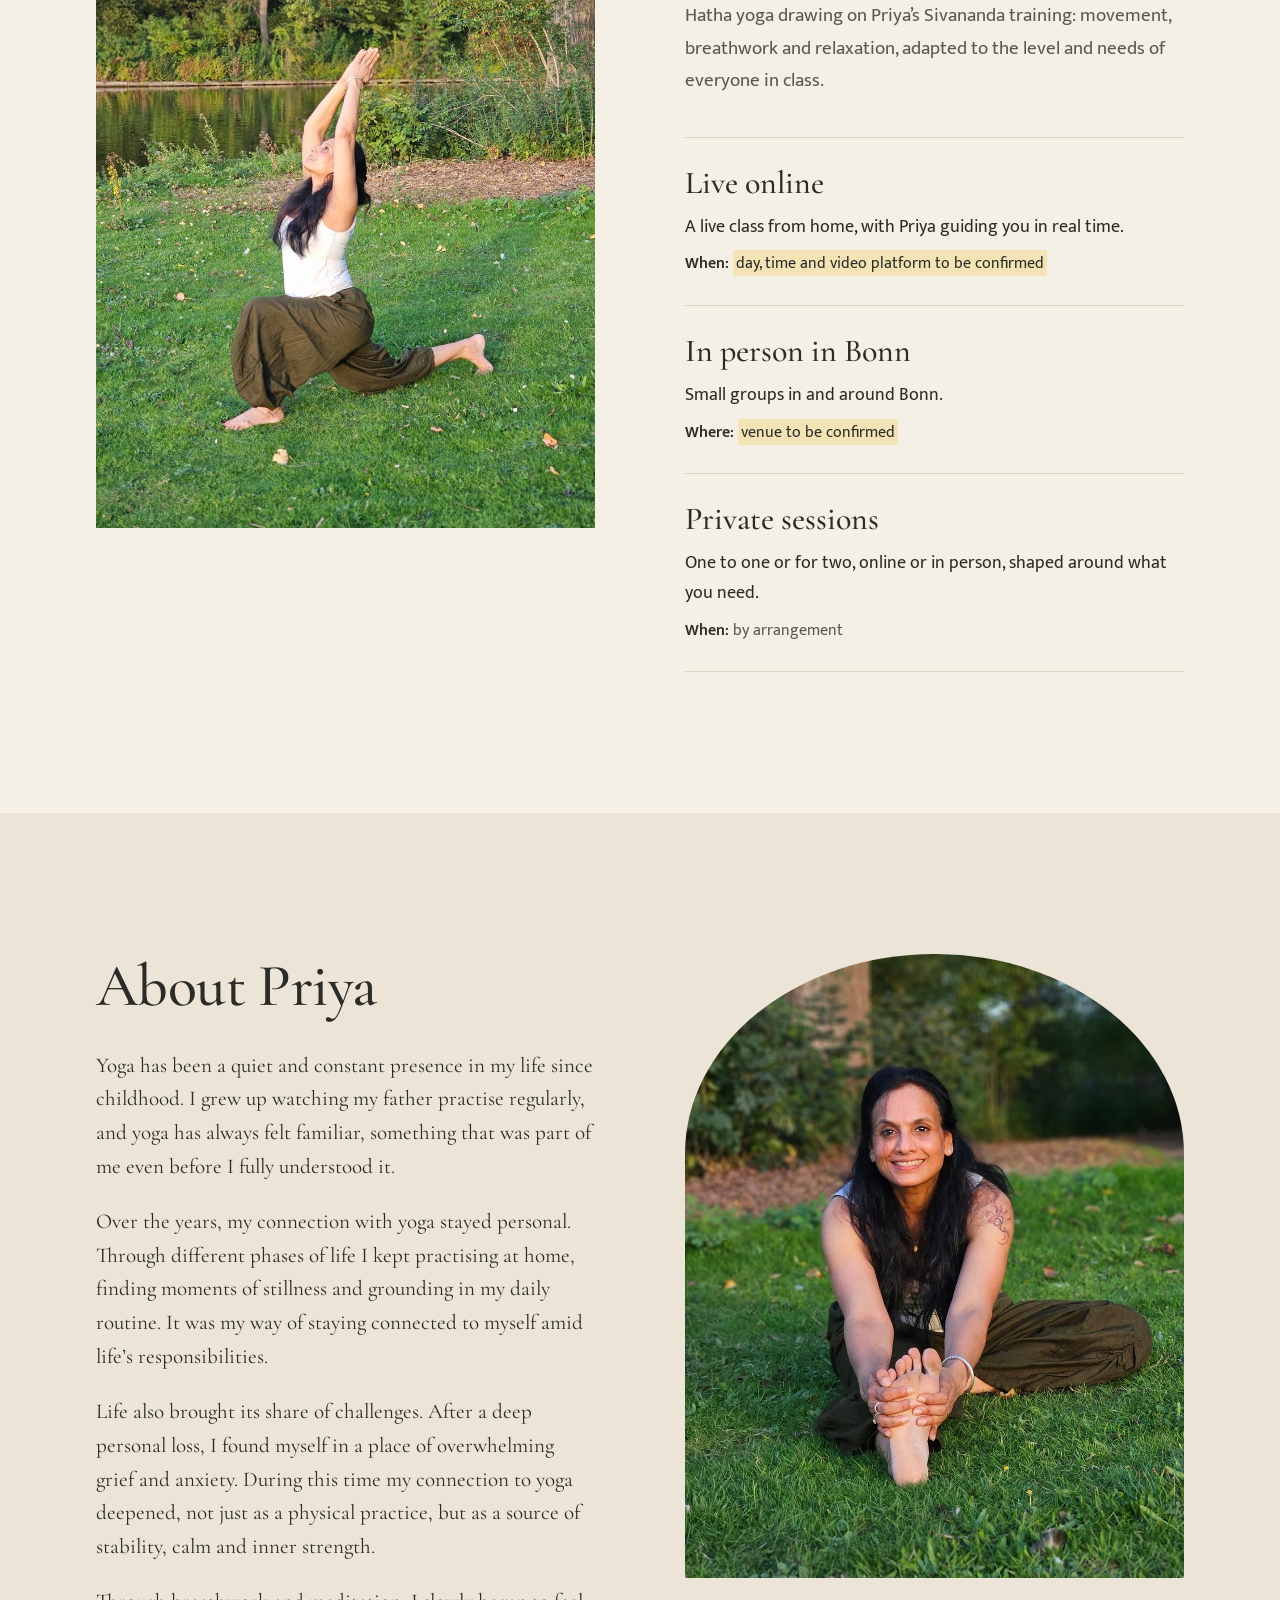
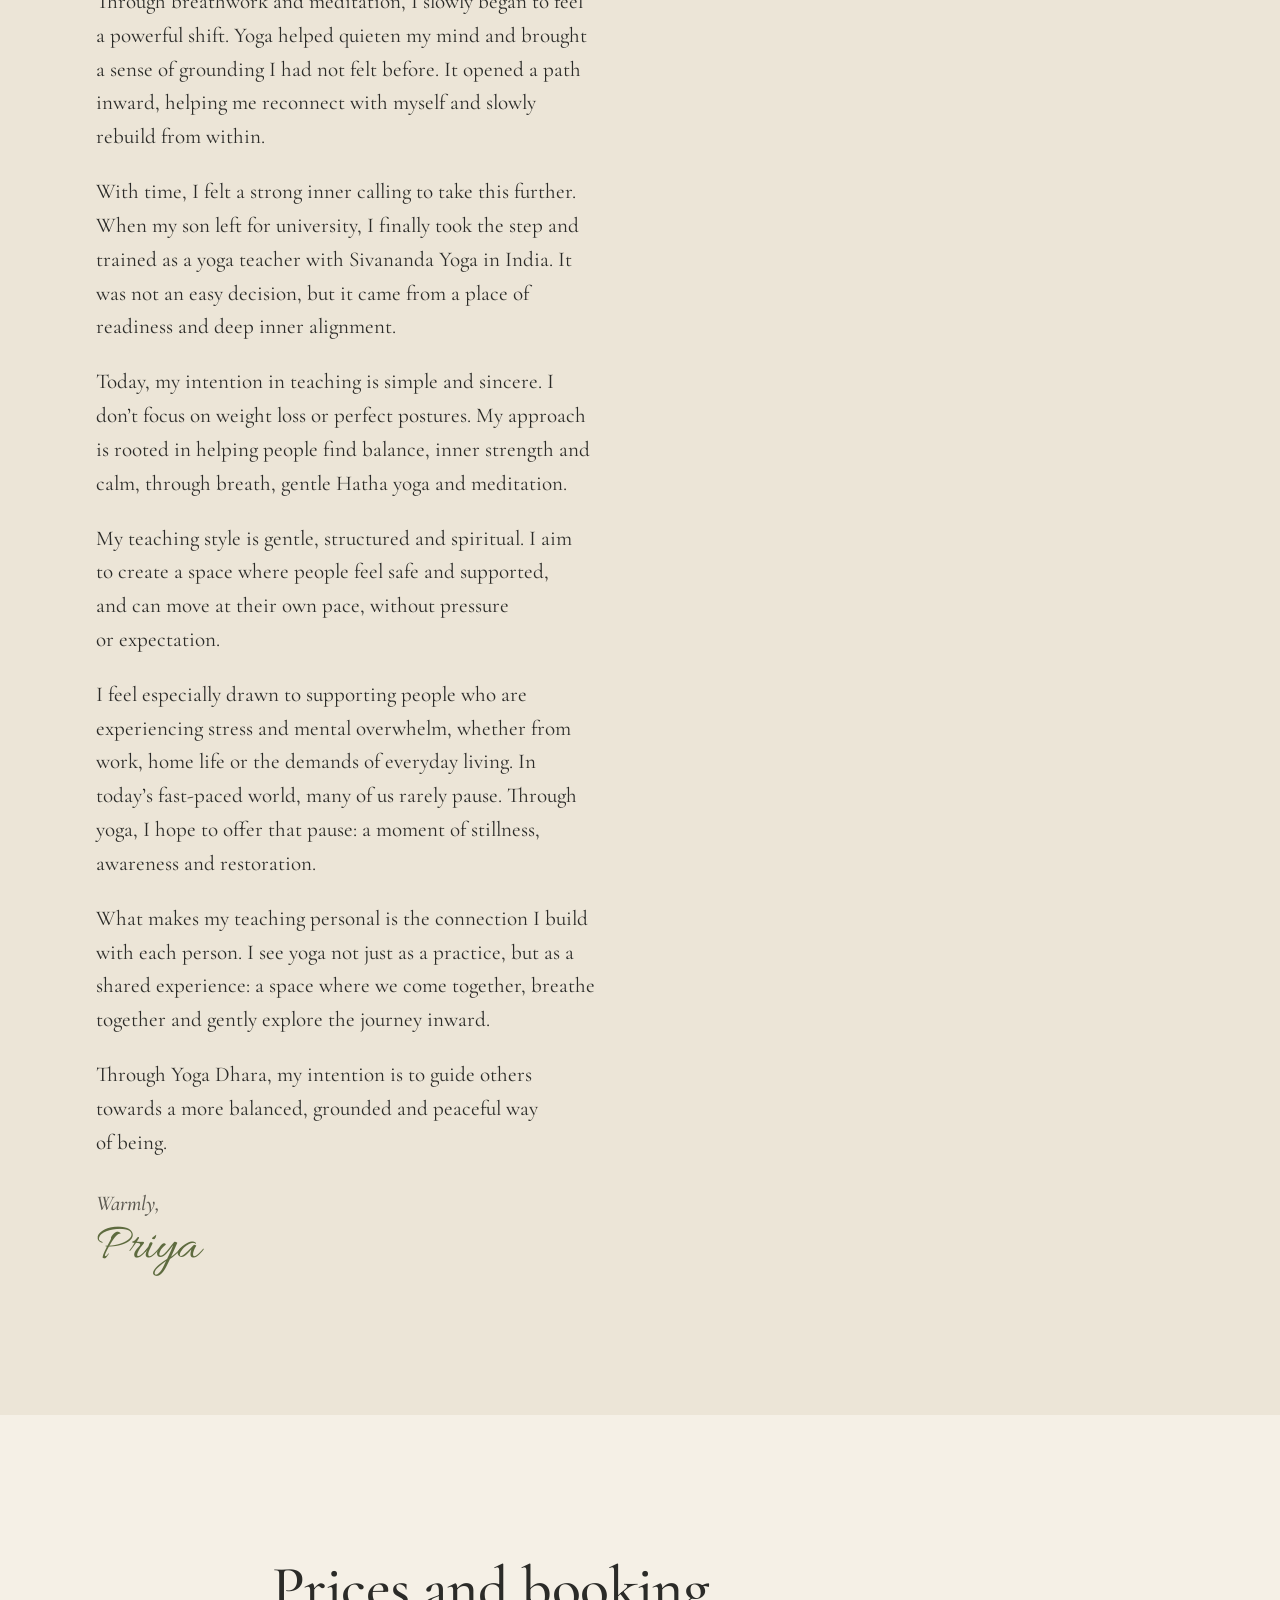
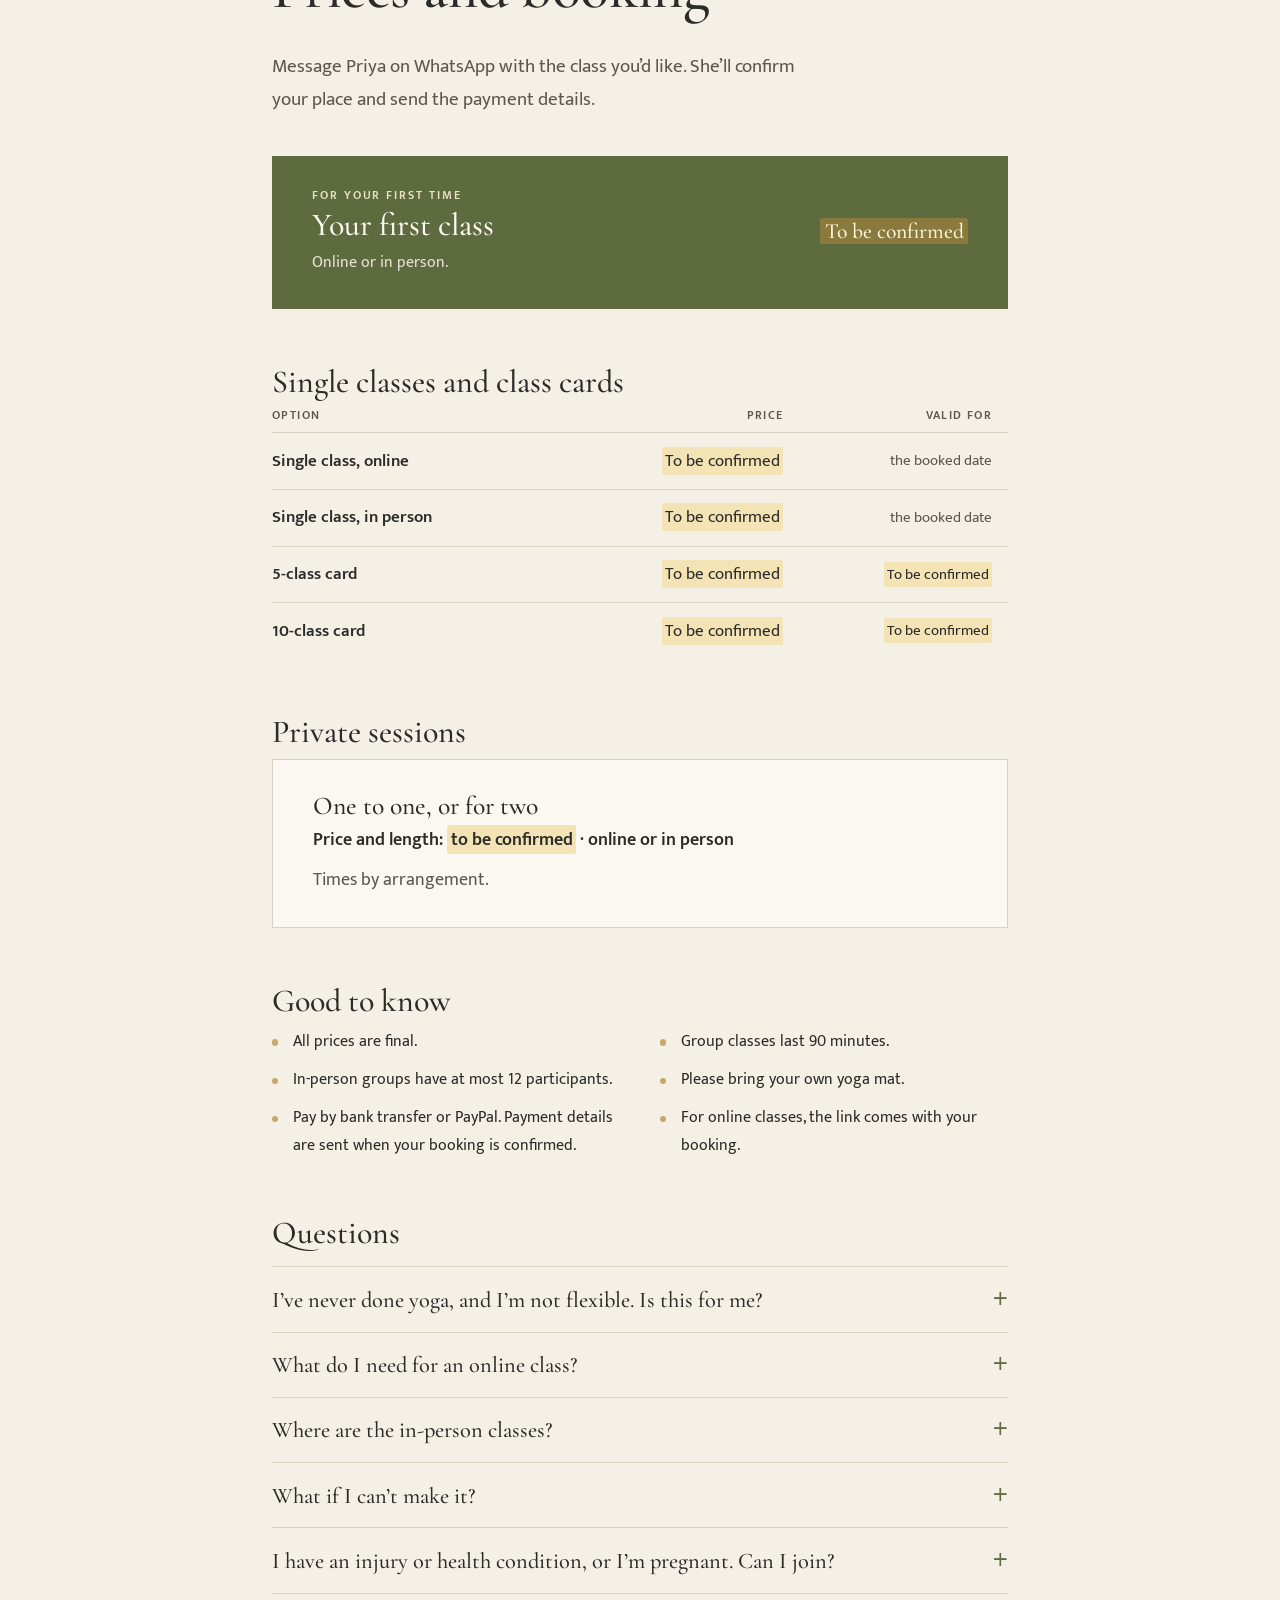
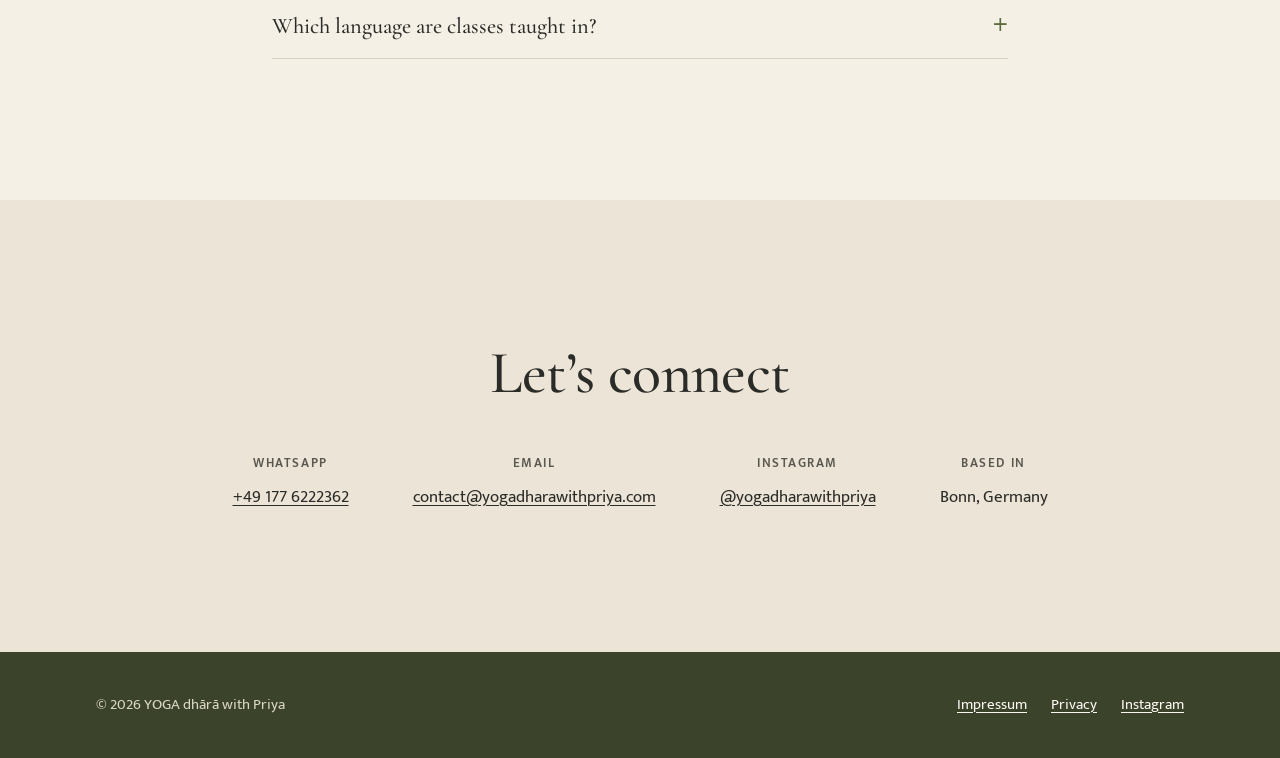
==== commit b2e24c97: "Priya's answers (wave 2): full About, prices to be confirmed, details - About Priya: her full origin" ====
--- a/index.html
+++ b/index.html
@@ -100,14 +100,14 @@
         <!-- Class options: Priya will edit these separately -->
         <div class="offers">
           <article class="offer">
-            <h3>Live online, every week</h3>
-            <p>A live class from home on <mark class="todo">[Zoom]</mark>, with Priya guiding you in real time.</p>
-            <p class="when"><strong>When:</strong> <mark class="todo">[e.g. Tuesdays, 19:00 to 20:30 German time]</mark></p>
+            <h3>Live online</h3>
+            <p>A live class from home, with Priya guiding you in real time.</p>
+            <p class="when"><strong>When:</strong> <mark class="todo">day, time and video platform to be confirmed</mark></p>
           </article>
           <article class="offer">
-            <h3>In person, in Bonn</h3>
-            <p>Small groups at announced locations in and around Bonn.</p>
-            <p class="when"><strong>Where:</strong> dates on <a href="https://www.instagram.com/yogadharawithpriya/" target="_blank" rel="noopener">Instagram</a>, the address on WhatsApp when you book</p>
+            <h3>In person in Bonn</h3>
+            <p>Small groups in and around Bonn.</p>
+            <p class="when"><strong>Where:</strong> <mark class="todo">venue to be confirmed</mark></p>
           </article>
           <!-- Remove this block (and the private sessions price further down) if private sessions are not offered -->
           <article class="offer">
@@ -127,13 +127,20 @@
            alt="Priya smiling, seated on the grass and holding her foot in a forward stretch">
       <div>
         <h2 id="about-title">About Priya</h2>
-        <!-- Priya's own words, about 90 words. She may rewrite it. -->
+        <!-- Priya's own words, in full (lightly edited). She will revise it separately. -->
         <div class="letter">
-          <p>Yoga has been part of my life since childhood, when I watched my father practise. For years my practice stayed personal. After a deep personal loss, breathwork and meditation gave me calm and inner strength, and helped me rebuild from within.</p>
-          <p>When my son left for university, I trained as a yoga teacher with Sivananda Yoga in India.</p>
-          <p>Today I teach gentle Hatha yoga, breathwork and meditation, at your own pace and without pressure. I especially welcome people who feel stressed or overwhelmed and need a pause.</p>
+          <p>Yoga has been a quiet and constant presence in my life since childhood. I grew up watching my father practise regularly, and yoga has always felt familiar, something that was part of me even before I fully understood it.</p>
+          <p>Over the years, my connection with yoga stayed personal. Through different phases of life I kept practising at home, finding moments of stillness and grounding in my daily routine. It was my way of staying connected to myself amid life’s responsibilities.</p>
+          <p>Life also brought its share of challenges. After a deep personal loss, I found myself in a place of overwhelming grief and anxiety. During this time my connection to yoga deepened, not just as a physical practice, but as a source of stability, calm and inner strength.</p>
+          <p>Through breathwork and meditation, I slowly began to feel a powerful shift. Yoga helped quieten my mind and brought a sense of grounding I had not felt before. It opened a path inward, helping me reconnect with myself and slowly rebuild from within.</p>
+          <p>With time, I felt a strong inner calling to take this further. When my son left for university, I finally took the step and trained as a yoga teacher with Sivananda Yoga in India. It was not an easy decision, but it came from a place of readiness and deep inner alignment.</p>
+          <p>Today, my intention in teaching is simple and sincere. I don’t focus on weight loss or perfect postures. My approach is rooted in helping people find balance, inner strength and calm, through breath, gentle Hatha yoga and meditation.</p>
+          <p>My teaching style is gentle, structured and spiritual. I aim to create a space where people feel safe and supported, and can move at their own pace, without pressure or expectation.</p>
+          <p>I feel especially drawn to supporting people who are experiencing stress and mental overwhelm, whether from work, home life or the demands of everyday living. In today’s fast-paced world, many of us rarely pause. Through yoga, I hope to offer that pause: a moment of stillness, awareness and restoration.</p>
+          <p>What makes my teaching personal is the connection I build with each person. I see yoga not just as a practice, but as a shared experience: a space where we come together, breathe together and gently explore the journey inward.</p>
+          <p>Through Yoga Dhara, my intention is to guide others towards a more balanced, grounded and peaceful way of being.</p>
           <p class="signoff">Warmly,<span class="signature">Priya</span></p>
-        </div>
+          </div>
       </div>
     </div>
 
@@ -149,46 +156,61 @@
         <div>
           <p class="offer-for">For your first time</p>
           <h3>Your first class</h3>
-          <p>Online or in person. One per new student.</p>
+          <p>Online or in person.</p>
         </div>
         <div class="price-tag">
-          <span class="amount"><mark class="todo">€00</mark></span>
-          <span class="per">then a single class or a card</span>
+          <span class="amount tbc"><mark class="todo">To be confirmed</mark></span>
         </div>
       </div>
 
+      <!-- All amounts and validity periods: to be confirmed by Priya. Don't fill in guesses. -->
       <h3 class="price-group">Single classes and class cards</h3>
       <div class="table-wrap">
         <table class="price-table">
           <thead>
-            <tr><th scope="col">Option</th><th scope="col">Price</th><th scope="col">Per class</th><th scope="col">Valid for</th></tr>
+            <tr><th scope="col">Option</th><th scope="col">Price</th><th scope="col">Valid for</th></tr>
           </thead>
           <tbody>
-            <tr><th scope="row">Single class, online</th><td data-label="Price"><mark class="todo">€00</mark></td><td class="per" data-label="Per class"><mark class="todo">€00</mark></td><td class="valid" data-label="Valid for">the booked date</td></tr>
-            <tr><th scope="row">Single class, in person</th><td data-label="Price"><mark class="todo">€00</mark></td><td class="per" data-label="Per class"><mark class="todo">€00</mark></td><td class="valid" data-label="Valid for">the booked date</td></tr>
-            <tr><th scope="row">5-class card</th><td data-label="Price"><mark class="todo">€00</mark></td><td class="per" data-label="Per class"><mark class="todo">€00</mark></td><td class="valid" data-label="Valid for"><mark class="todo">3 months</mark></td></tr>
-            <tr class="best"><th scope="row">10-class card <span class="badge">Best value</span></th><td data-label="Price"><mark class="todo">€00</mark></td><td class="per" data-label="Per class"><mark class="todo">€00</mark></td><td class="valid" data-label="Valid for"><mark class="todo">6 months</mark></td></tr>
+            <tr><th scope="row">Single class, online</th><td data-label="Price"><mark class="todo">To be confirmed</mark></td><td class="valid" data-label="Valid for">the booked date</td></tr>
+            <tr><th scope="row">Single class, in person</th><td data-label="Price"><mark class="todo">To be confirmed</mark></td><td class="valid" data-label="Valid for">the booked date</td></tr>
+            <tr><th scope="row">5-class card</th><td data-label="Price"><mark class="todo">To be confirmed</mark></td><td class="valid" data-label="Valid for"><mark class="todo">To be confirmed</mark></td></tr>
+            <tr><th scope="row">10-class card</th><td data-label="Price"><mark class="todo">To be confirmed</mark></td><td class="valid" data-label="Valid for"><mark class="todo">To be confirmed</mark></td></tr>
           </tbody>
         </table>
       </div>
-      <p class="table-note"><mark class="todo">[Class cards work for online and in-person classes alike.]</mark></p>
+
+      <!-- MONTHLY PLANS: kept for Priya's separate review, hidden from the public site until confirmed.
+           To show it, remove the comment markers around this block. Don't invent prices, minimum terms or cancellation terms.
+      <h3 class="price-group">Monthly plans</h3>
+      <div class="table-wrap">
+        <table class="price-table">
+          <thead>
+            <tr><th scope="col">Plan</th><th scope="col">Per month</th><th scope="col">Terms</th></tr>
+          </thead>
+          <tbody>
+            <tr><th scope="row">Once a week</th><td data-label="Per month"><mark class="todo">To be confirmed</mark></td><td class="valid" data-label="Terms"><mark class="todo">To be confirmed</mark></td></tr>
+            <tr><th scope="row">Twice a week</th><td data-label="Per month"><mark class="todo">To be confirmed</mark></td><td class="valid" data-label="Terms"><mark class="todo">To be confirmed</mark></td></tr>
+          </tbody>
+        </table>
+      </div>
+      -->
 
       <!-- Remove this block (and "Private sessions" under Classes) if private sessions are not offered -->
       <h3 class="price-group">Private sessions</h3>
       <div class="private-offer">
         <h4>One to one, or for two</h4>
-        <p class="private-terms"><mark class="todo">€00</mark> for <mark class="todo">60</mark> minutes · online or in person · up to two people</p>
-        <p><mark class="todo">[For two: €00 each.]</mark> Times by arrangement.</p>
+        <p class="private-terms">Price and length: <mark class="todo">to be confirmed</mark> · online or in person</p>
+        <p>Times by arrangement.</p>
       </div>
 
       <h3 class="price-group">Good to know</h3>
       <ul class="good-to-know">
         <li>All prices are final.</li>
-        <li>Each class lasts about <mark class="todo">90</mark> minutes.</li>
-        <li>Online classes run on <mark class="todo">Zoom</mark>. The link comes with your booking.</li>
-        <li>In-person groups stay small: <mark class="todo">12</mark> people at most.</li>
-        <li>Bring a mat and a blanket. <mark class="todo">[Mats to borrow in person?]</mark></li>
-        <li>Pay by <mark class="todo">bank transfer or PayPal</mark> once your place is confirmed.</li>
+        <li>Group classes last 90 minutes.</li>
+        <li>In-person groups have at most 12 participants.</li>
+        <li>Please bring your own yoga mat.</li>
+        <li>Pay by bank transfer or PayPal. Payment details are sent when your booking is confirmed.</li>
+        <li>For online classes, the link comes with your booking.</li>
       </ul>
 
       <h3 class="price-group" id="faq" data-anchor>Questions</h3>
@@ -203,11 +225,13 @@
         </details>
         <details>
           <summary>Where are the in-person classes?</summary>
-          <div><p>At announced locations in and around Bonn. Dates are on <a href="https://www.instagram.com/yogadharawithpriya/" target="_blank" rel="noopener">Instagram</a>; you get the address on WhatsApp when you book.</p></div>
+          <div><p>In and around Bonn. <mark class="todo">Venue to be confirmed.</mark> Dates will be on <a href="https://www.instagram.com/yogadharawithpriya/" target="_blank" rel="noopener">Instagram</a>.</p></div>
         </details>
         <details>
           <summary>What if I can’t make it?</summary>
-          <div><p><mark class="todo">[Cancellation policy, e.g. let Priya know at least 24 hours before and your class moves to another date.]</mark></p></div>
+          <div><!-- Draft cancellation policy for individual bookings, under Priya's review. Monthly-plan terms will be decided separately. -->
+            <p>Cancel at least 24 hours before class to keep your payment or class credit for another session, subject to availability and your card’s expiry date. Cancellations within 24 hours and missed classes count as used.</p>
+            <p>If Priya cancels a class, you get a replacement class or your credit back, or a refund for a single class if you prefer. <mark class="todo">[Draft policy, under review]</mark></p></div>
         </details>
         <details>
           <summary>I have an injury or health condition, or I’m pregnant. Can I join?</summary>
@@ -215,7 +239,7 @@
         </details>
         <details>
           <summary>Which language are classes taught in?</summary>
-          <div><p><mark class="todo">[English, or English and German]</mark></p></div>
+          <div><p>Classes are taught in English.</p></div>
         </details>
       </div>
     </div>
--- a/assets/css/site.css
+++ b/assets/css/site.css
@@ -219,6 +219,7 @@
 .intro-offer mark.todo { background: #8A7A3E; color: #FFF6DC; }
 .price-tag { flex: 0 0 auto; text-align: right; }
 .price-tag .amount { display: block; font: 500 clamp(2.6rem, 5vw, 3.2rem)/1 var(--serif); color: var(--paper); }
+.price-tag .amount.tbc { font-size: 1.35rem; line-height: 1.2; }
 .price-tag .per { display: block; margin-top: 0.4rem; font-size: 0.92rem; color: #E6E4D6; }
 
 .price-group { margin: 3.5rem 0 0.3em; }
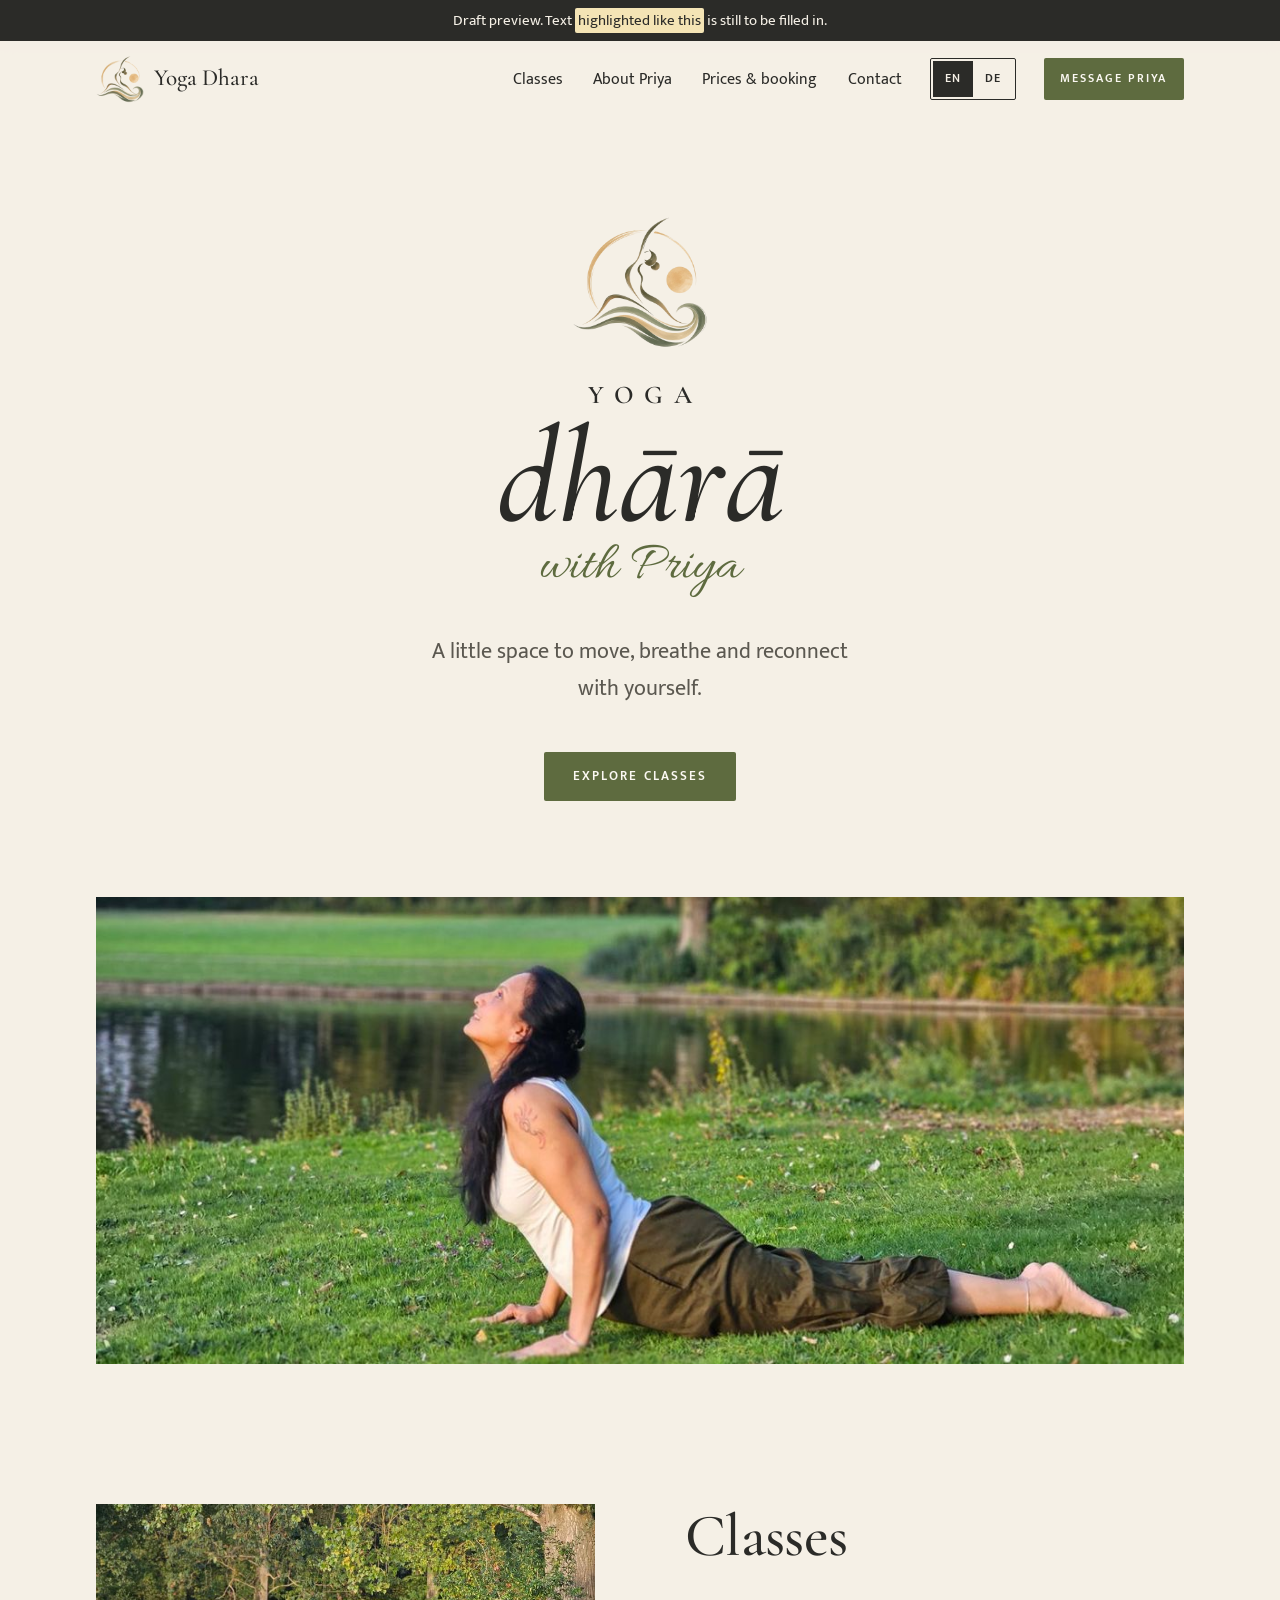
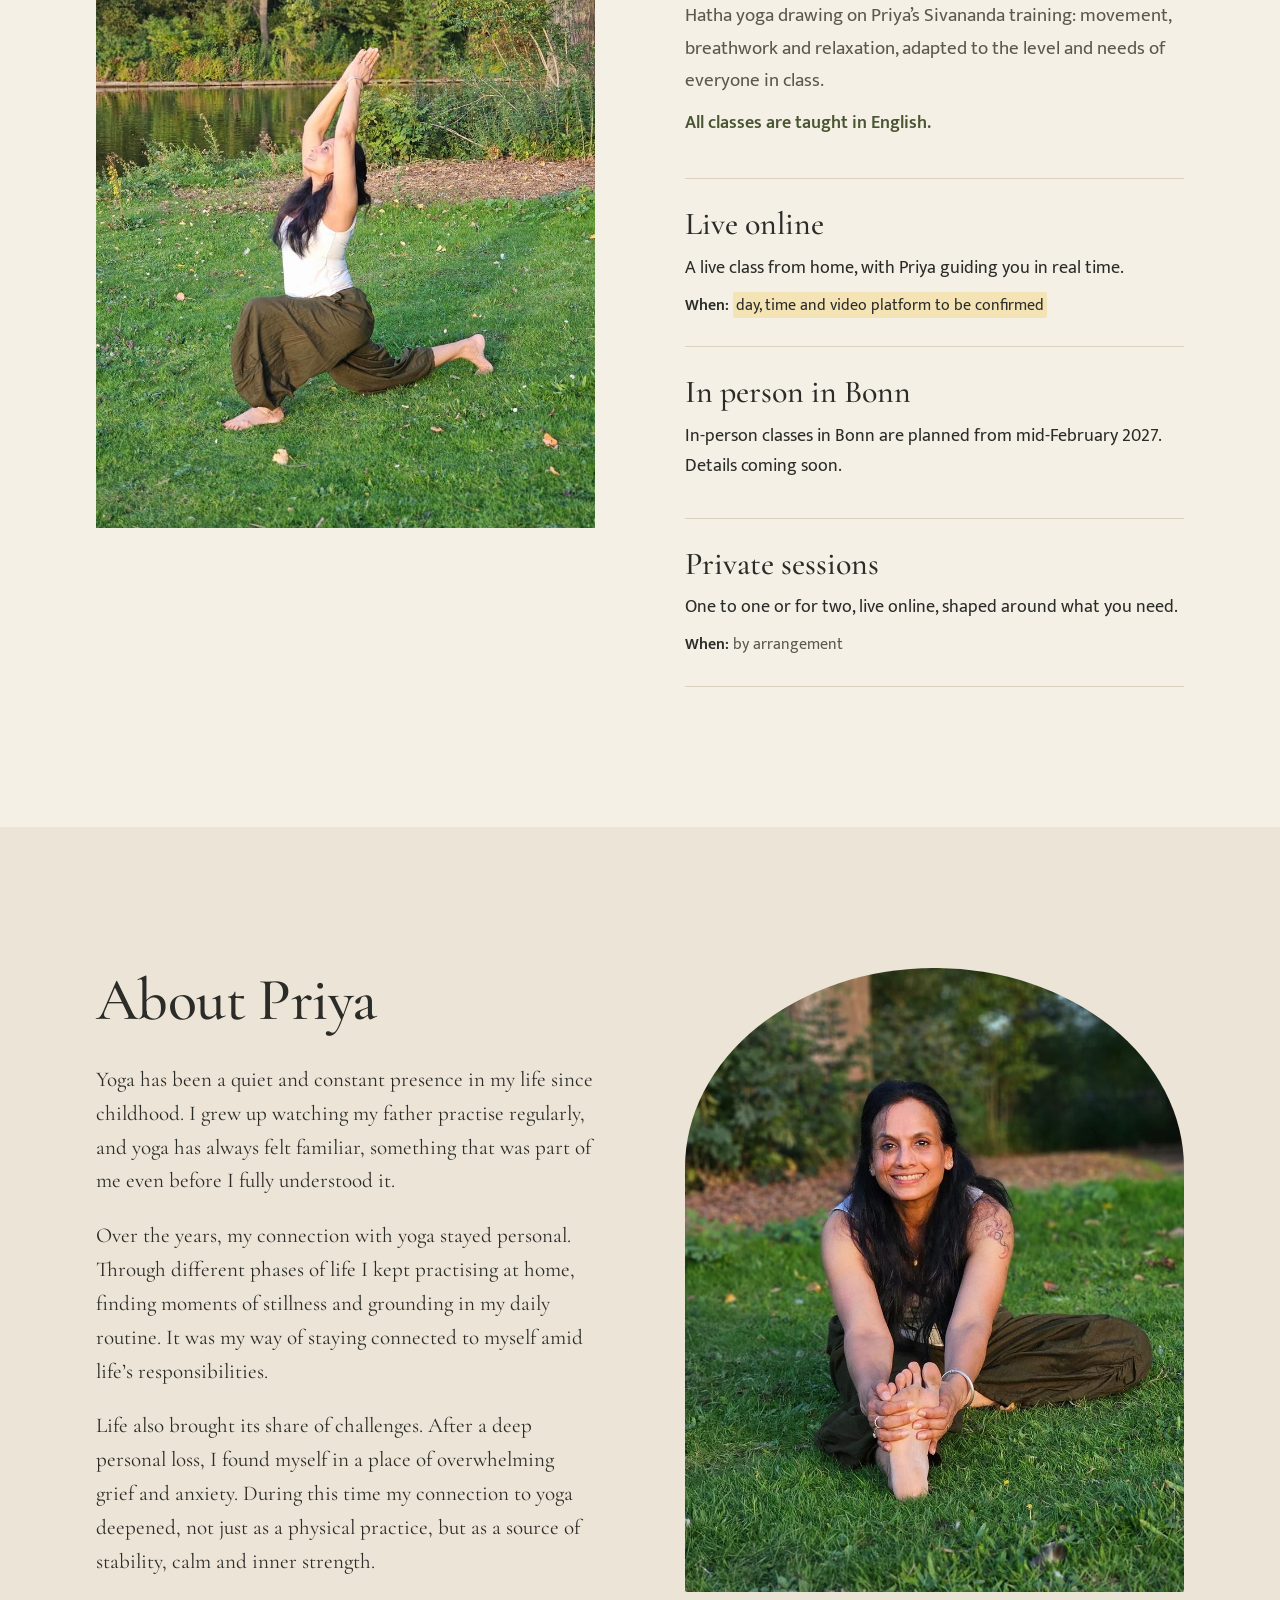
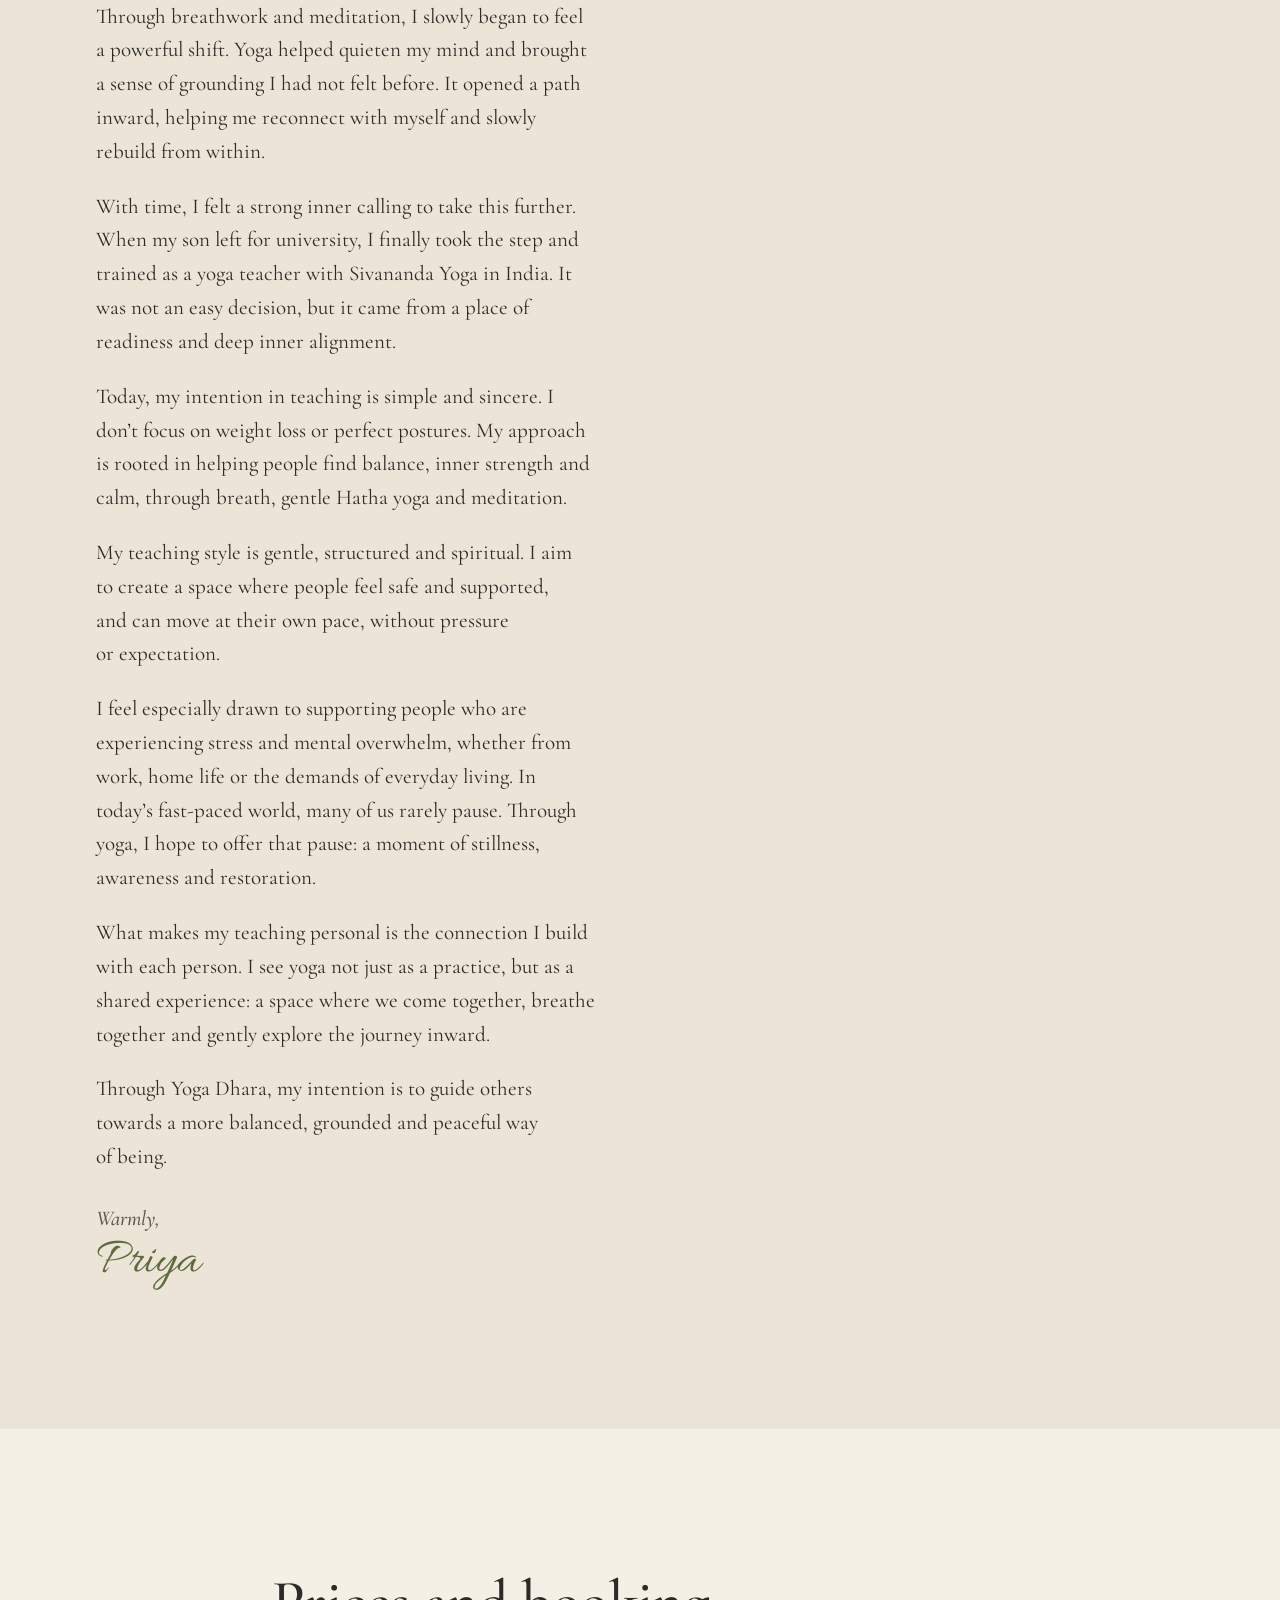
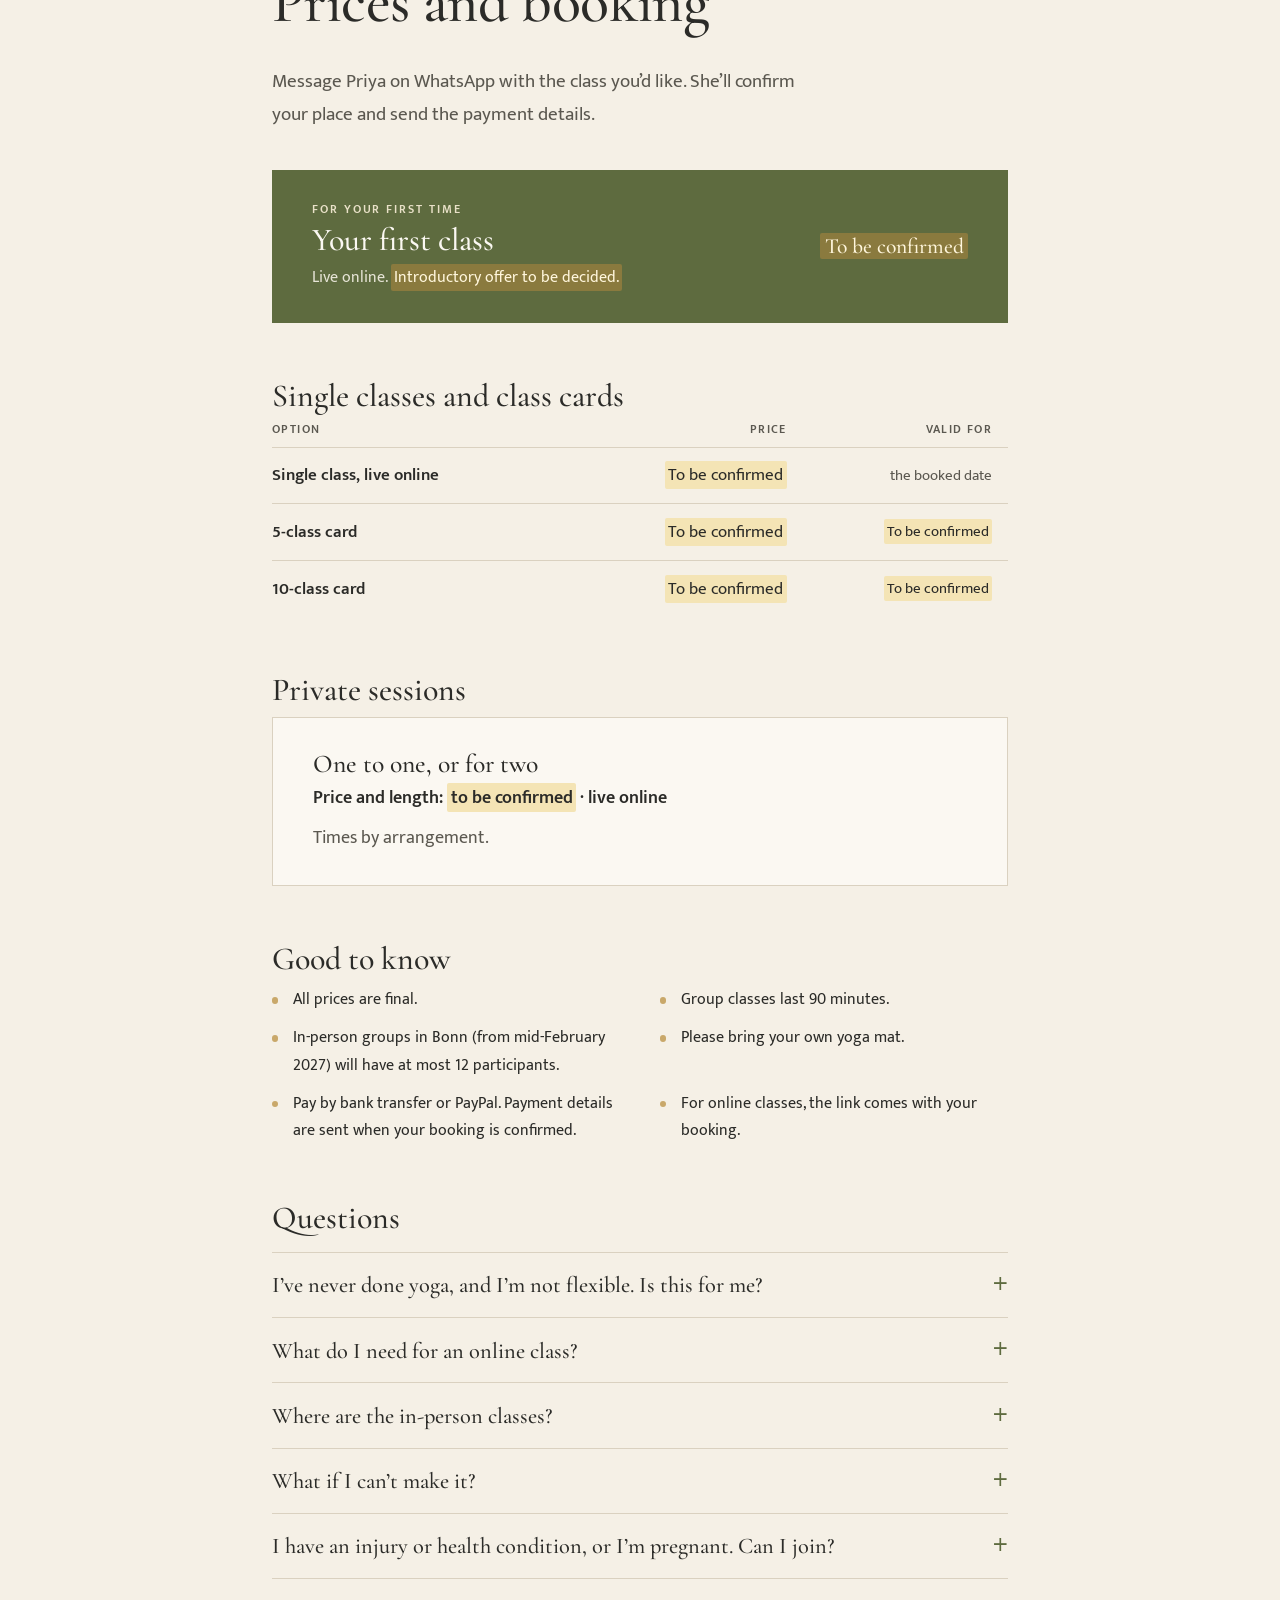
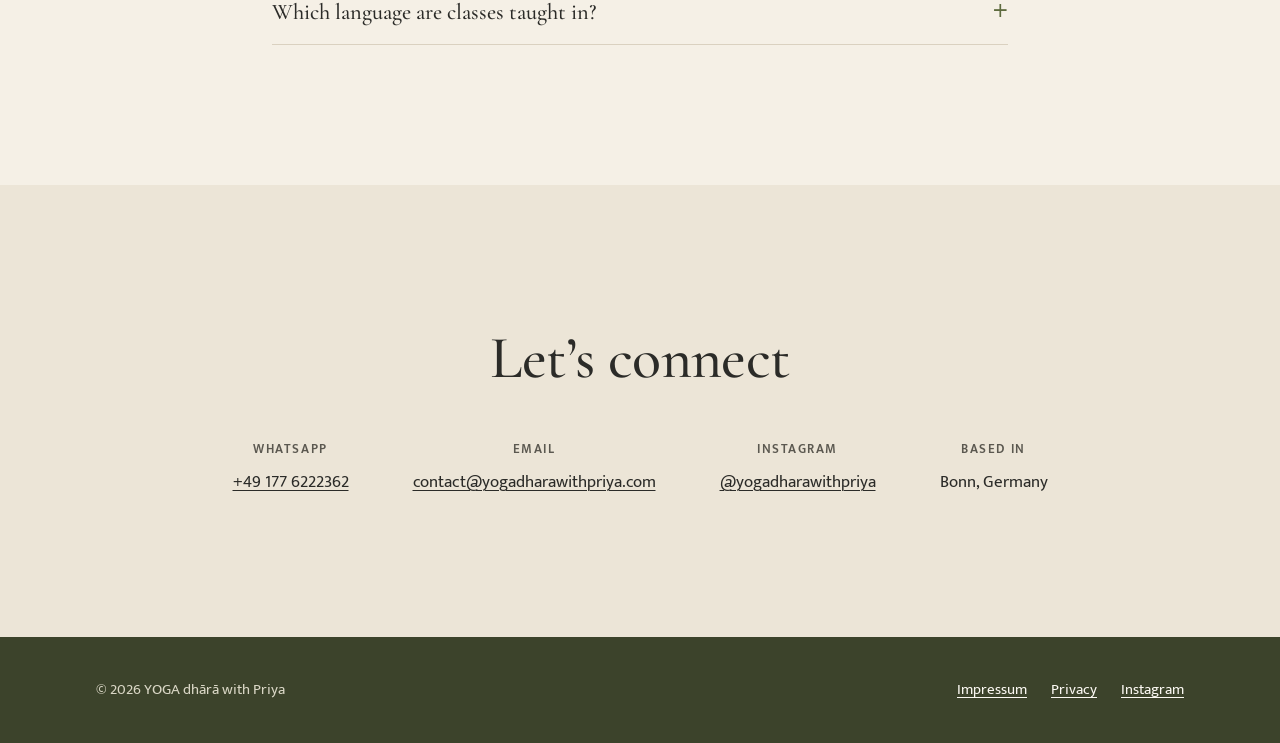
==== commit 135b8138: "Priya's wave 2 answers: online first, classes in English, new previews - Bookings focus on live onli" ====
--- a/index.html
+++ b/index.html
@@ -3,10 +3,10 @@
 <head>
   <meta charset="utf-8">
   <meta name="viewport" content="width=device-width, initial-scale=1, viewport-fit=cover">
-  <title>YOGA dhārā with Priya · Hatha yoga online and in person in Germany</title>
+  <title>YOGA dhārā with Priya · Live online Hatha yoga, in English</title>
   <!-- Draft: keeps search engines away until the placeholders are filled in. Delete this line at launch. -->
   <meta name="robots" content="noindex">
-  <meta name="description" content="Gentle Hatha yoga with Priya, drawing on her Sivananda training: movement, breathwork and relaxation, adapted to your level. Live online and in person in Germany. Book on WhatsApp.">
+  <meta name="description" content="Gentle Hatha yoga with Priya, drawing on her Sivananda training: movement, breathwork and relaxation, adapted to your level. Live online classes in English; in person in Bonn from mid-February 2027. Book on WhatsApp.">
   <meta name="theme-color" content="#F5F0E6">
   <link rel="icon" type="image/png" sizes="32x32" href="assets/img/favicon-32.png">
   <link rel="icon" type="image/png" sizes="192x192" href="assets/img/favicon-192.png">
@@ -16,7 +16,7 @@
   <meta property="og:type" content="website">
   <meta property="og:site_name" content="YOGA dhārā with Priya">
   <meta property="og:title" content="YOGA dhārā with Priya">
-  <meta property="og:description" content="A little space to move, breathe and reconnect with yourself. Hatha yoga, live online and in person in Germany.">
+  <meta property="og:description" content="A little space to move, breathe and reconnect with yourself. Hatha yoga, live online, in English.">
   <meta property="og:url" content="https://priyagit-ar.github.io/yogadhara/">
   <meta property="og:image" content="https://priyagit-ar.github.io/yogadhara/assets/img/og-image.jpg">
   <meta property="og:image:width" content="1200">
@@ -97,6 +97,7 @@
       <div>
         <h2 id="classes-title">Classes</h2>
         <p class="lede">Hatha yoga drawing on Priya’s Sivananda training: movement, breathwork and relaxation, adapted to the level and needs of everyone in class.</p>
+        <p class="lede-note">All classes are taught in English.</p>
         <!-- Class options: Priya will edit these separately -->
         <div class="offers">
           <article class="offer">
@@ -106,13 +107,12 @@
           </article>
           <article class="offer">
             <h3>In person in Bonn</h3>
-            <p>Small groups in and around Bonn.</p>
-            <p class="when"><strong>Where:</strong> <mark class="todo">venue to be confirmed</mark></p>
+            <p>In-person classes in Bonn are planned from mid-February 2027. Details coming soon.</p>
           </article>
           <!-- Remove this block (and the private sessions price further down) if private sessions are not offered -->
           <article class="offer">
             <h3>Private sessions</h3>
-            <p>One to one or for two, online or in person, shaped around what you need.</p>
+            <p>One to one or for two, live online, shaped around what you need.</p>
             <p class="when"><strong>When:</strong> by arrangement</p>
           </article>
         </div>
@@ -156,7 +156,7 @@
         <div>
           <p class="offer-for">For your first time</p>
           <h3>Your first class</h3>
-          <p>Online or in person.</p>
+          <p>Live online. <mark class="todo">Introductory offer to be decided.</mark></p>
         </div>
         <div class="price-tag">
           <span class="amount tbc"><mark class="todo">To be confirmed</mark></span>
@@ -171,8 +171,7 @@
             <tr><th scope="col">Option</th><th scope="col">Price</th><th scope="col">Valid for</th></tr>
           </thead>
           <tbody>
-            <tr><th scope="row">Single class, online</th><td data-label="Price"><mark class="todo">To be confirmed</mark></td><td class="valid" data-label="Valid for">the booked date</td></tr>
-            <tr><th scope="row">Single class, in person</th><td data-label="Price"><mark class="todo">To be confirmed</mark></td><td class="valid" data-label="Valid for">the booked date</td></tr>
+            <tr><th scope="row">Single class, live online</th><td data-label="Price"><mark class="todo">To be confirmed</mark></td><td class="valid" data-label="Valid for">the booked date</td></tr>
             <tr><th scope="row">5-class card</th><td data-label="Price"><mark class="todo">To be confirmed</mark></td><td class="valid" data-label="Valid for"><mark class="todo">To be confirmed</mark></td></tr>
             <tr><th scope="row">10-class card</th><td data-label="Price"><mark class="todo">To be confirmed</mark></td><td class="valid" data-label="Valid for"><mark class="todo">To be confirmed</mark></td></tr>
           </tbody>
@@ -199,7 +198,7 @@
       <h3 class="price-group">Private sessions</h3>
       <div class="private-offer">
         <h4>One to one, or for two</h4>
-        <p class="private-terms">Price and length: <mark class="todo">to be confirmed</mark> · online or in person</p>
+        <p class="private-terms">Price and length: <mark class="todo">to be confirmed</mark> · live online</p>
         <p>Times by arrangement.</p>
       </div>
 
@@ -207,7 +206,7 @@
       <ul class="good-to-know">
         <li>All prices are final.</li>
         <li>Group classes last 90 minutes.</li>
-        <li>In-person groups have at most 12 participants.</li>
+        <li>In-person groups in Bonn (from mid-February 2027) will have at most 12 participants.</li>
         <li>Please bring your own yoga mat.</li>
         <li>Pay by bank transfer or PayPal. Payment details are sent when your booking is confirmed.</li>
         <li>For online classes, the link comes with your booking.</li>
@@ -225,7 +224,7 @@
         </details>
         <details>
           <summary>Where are the in-person classes?</summary>
-          <div><p>In and around Bonn. <mark class="todo">Venue to be confirmed.</mark> Dates will be on <a href="https://www.instagram.com/yogadharawithpriya/" target="_blank" rel="noopener">Instagram</a>.</p></div>
+          <div><p>In-person classes in Bonn are planned from mid-February 2027. Details coming soon on <a href="https://www.instagram.com/yogadharawithpriya/" target="_blank" rel="noopener">Instagram</a>. Until then, all classes are live online.</p></div>
         </details>
         <details>
           <summary>What if I can’t make it?</summary>
@@ -239,7 +238,7 @@
         </details>
         <details>
           <summary>Which language are classes taught in?</summary>
-          <div><p>Classes are taught in English.</p></div>
+          <div><p>All classes are taught in English.</p></div>
         </details>
       </div>
     </div>
--- a/assets/css/site.css
+++ b/assets/css/site.css
@@ -178,6 +178,7 @@
 .section { padding-block: var(--section); }
 .band { background: var(--cream-deep); }
 .lede { font-size: 1.2rem; color: var(--ink-soft); max-width: 34rem; }
+.lede-note { margin: -0.5rem 0 0; font-weight: 600; color: var(--olive-dark); }
 
 /* Image beside text */
 .split { display: grid; grid-template-columns: 1fr 1fr; gap: clamp(2.5rem, 7vw, 6.5rem); align-items: start; }
